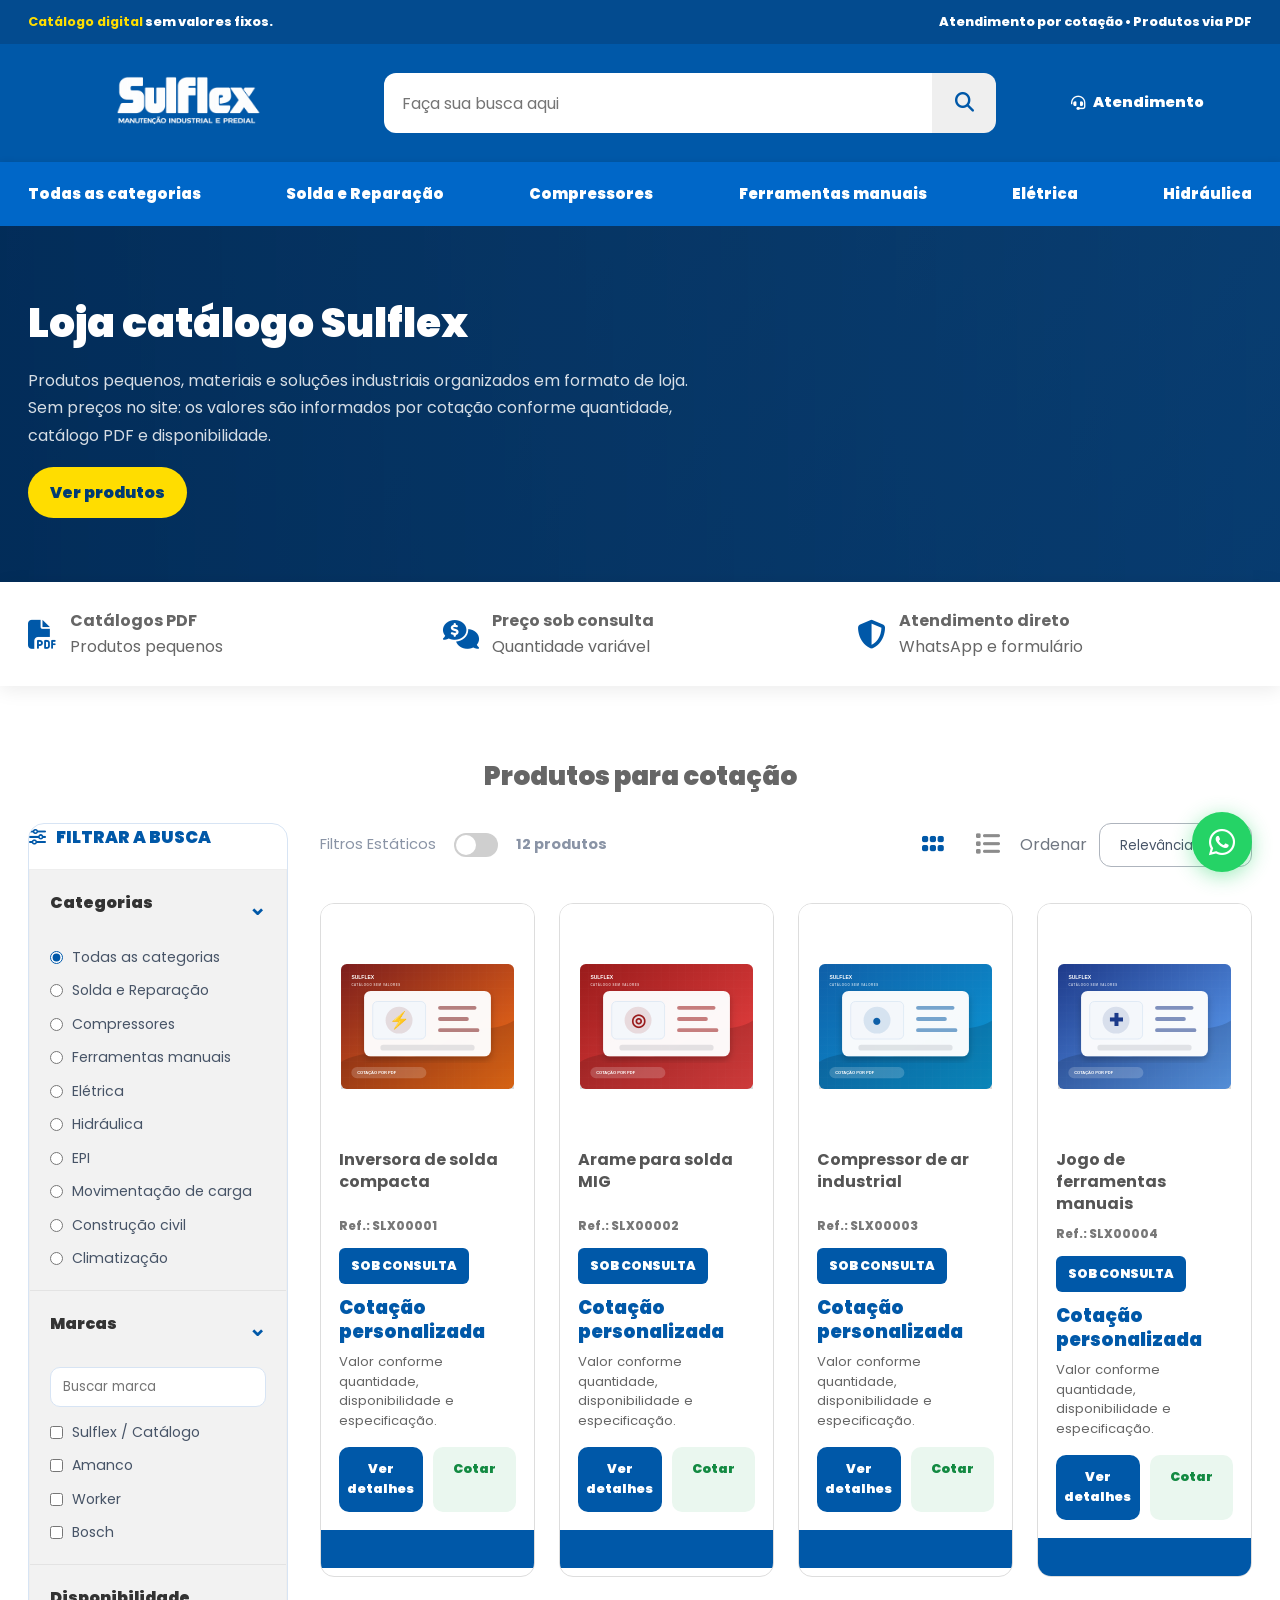
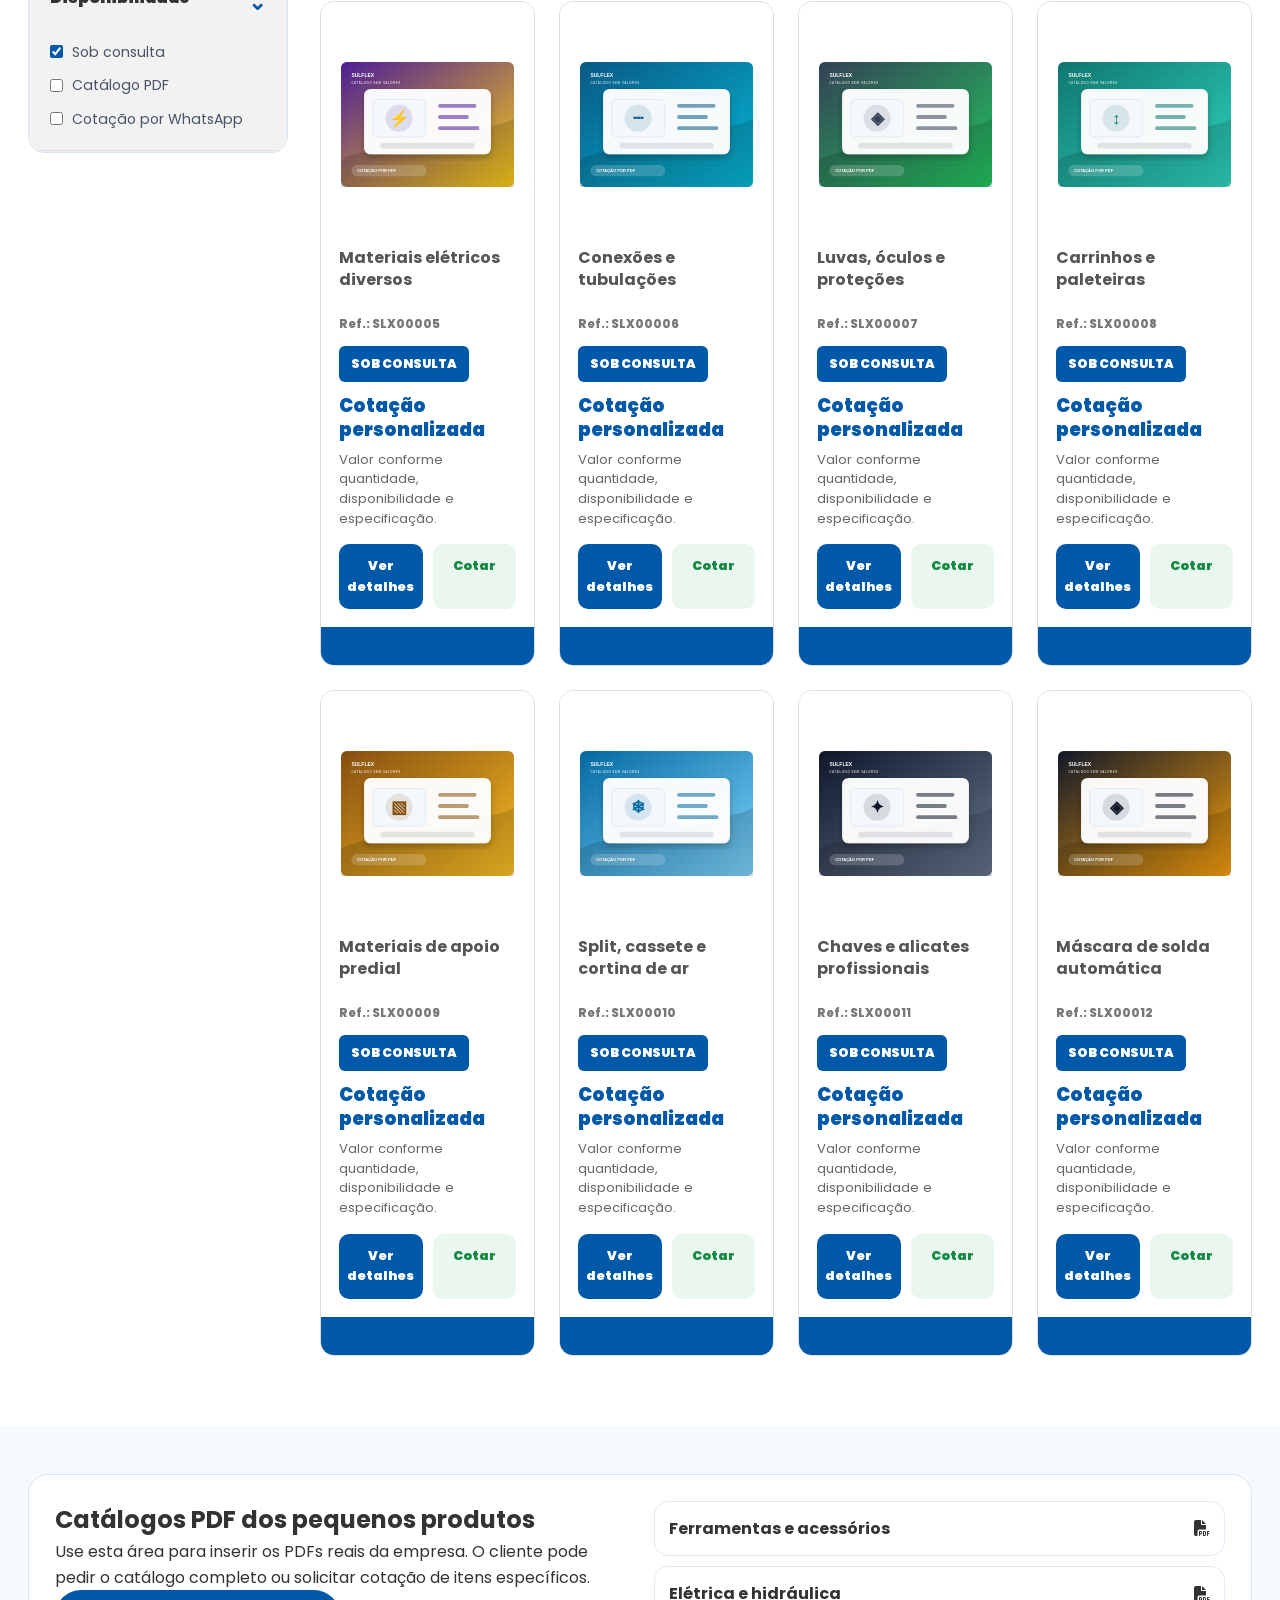
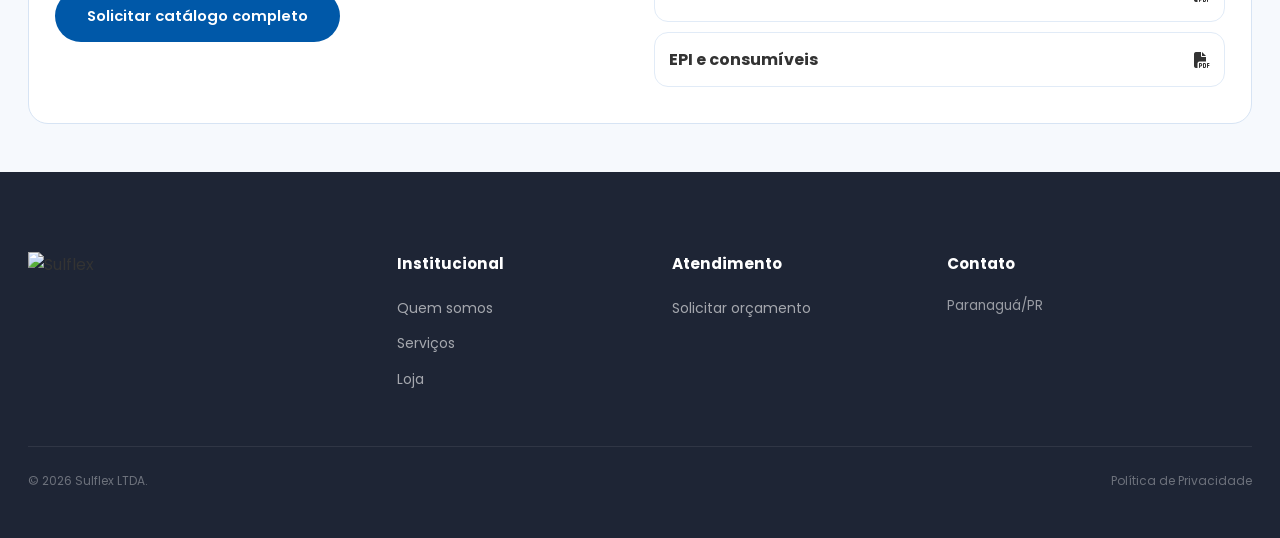
==== loja.html @ 661fed71 "feat: add product detail page with responsive design and enhanced layout" ====
<!DOCTYPE html><html lang="pt-BR"><head><meta charset="UTF-8"><meta name="viewport" content="width=device-width,initial-scale=1.0"><title>Loja catálogo - Sulflex</title><link rel="stylesheet" href="css/styles.css"><link rel="stylesheet" href="https://cdnjs.cloudflare.com/ajax/libs/font-awesome/6.5.1/css/all.min.css"><style>
:root{--blue:#0058a8;--blue2:#0067c8;--yellow:#ffdd00;--line:#d7e4f4;--soft:#f6f9fd;--text:#24324a}.container{max-width:1360px;width:100%;margin:0 auto;padding:0 24px}.fk-top{background:#034b8f;color:#fff}.fk-top .container{height:44px;display:flex;align-items:center;justify-content:space-between;font-size:.8rem;font-weight:800}.fk-top strong{color:var(--yellow)}.fk-header{background:var(--blue);color:#fff}.fk-header .container{height:98px;display:grid;grid-template-columns:260px 1fr 220px;gap:22px;align-items:center}.fk-logo{display:flex;align-items:center}.fk-logo img{width:240px;max-height:86px;object-fit:contain}.fk-search{height:56px;display:flex}.fk-search input{flex:1;border:0;border-radius:12px 0 0 12px;padding:0 18px;font-family:Poppins,sans-serif;font-size:1rem}.fk-search button{width:64px;border:0;border-radius:0 12px 12px 0;color:var(--blue);font-size:1.2rem}.header-contact{display:flex;align-items:center;justify-content:center;gap:8px;font-weight:900;color:#fff;font-size:.9rem}.fk-nav{background:var(--blue2);box-shadow:0 2px 8px rgba(0,0,0,.15)}.fk-nav .container{height:60px;display:flex;align-items:center;justify-content:space-between;gap:34px;overflow:auto}.fk-nav button,.fk-nav a{border:0;background:transparent;color:#fff;font-family:Poppins,sans-serif;font-weight:900;white-space:nowrap;cursor:pointer;font-size:.92rem}.hero{background:linear-gradient(90deg,rgba(0,45,92,.92),rgba(0,89,168,.55)),linear-gradient(135deg,#1f2937,#0f172a);color:#fff;padding:64px 0}.hero h1{font-size:2.55rem;margin:0 0 12px;font-weight:900}.hero p{max-width:680px;color:rgba(255,255,255,.84);line-height:1.7}.hero a{display:inline-flex;margin-top:18px;background:var(--yellow);color:#003b73;border-radius:999px;padding:13px 22px;font-weight:900}.benefits{background:#fff;box-shadow:0 4px 18px rgba(0,0,0,.08)}.benefits .container{display:grid;grid-template-columns:repeat(3,1fr);gap:20px;padding-top:26px;padding-bottom:26px}.benefit{display:flex;align-items:center;gap:13px;color:#666}.benefit i{font-size:1.8rem;color:var(--blue)}.benefit strong{display:block}.catalog{padding:34px 0 70px}.section-title{text-align:center;color:#666;font-size:1.62rem;margin:36px 0 26px;font-weight:900}.layout{display:grid;grid-template-columns:260px minmax(0,1fr);gap:28px;align-items:start}.side{width:260px;border:1px solid var(--line);border-radius:16px;background:#fff;height:max-content;position:sticky;top:20px;overflow:hidden}.filter-title{display:flex;align-items:center;gap:10px;color:var(--blue);font-weight:900;text-transform:uppercase;margin:0;padding:0 0 18px;font-size:1.05rem}.filter-block{background:#f2f2f2;border:1px solid #eee}.filter-section{border-bottom:1px solid #e3e3e3}.filter-section summary{list-style:none;cursor:pointer;padding:20px;font-weight:900;color:#333;display:flex;justify-content:space-between}.filter-section summary::-webkit-details-marker{display:none}.filter-section summary:after{content:'⌄';font-size:1.4rem;color:var(--blue)}.filter-options{padding:0 20px 20px;display:grid;gap:11px}.filter-options label{display:flex;align-items:center;gap:9px;color:#475467;font-size:.88rem;cursor:pointer}.filter-options input{accent-color:var(--blue)}.filter-search{padding:0 20px 14px}.filter-search input{width:100%;height:40px;border:1px solid #d7e4f4;border-radius:10px;padding:0 12px;font-family:Poppins,sans-serif;background:#fff}.filter-toolbar{display:flex;align-items:center;justify-content:space-between;gap:18px;margin:0 0 24px}.filter-left-status{display:flex;align-items:center;gap:18px;color:#8a94a6;font-size:.92rem}.static-switch{width:44px;height:24px;border-radius:999px;background:#cfcfcf;position:relative}.static-switch:before{content:'';width:20px;height:20px;background:#fff;border-radius:50%;position:absolute;left:2px;top:2px}.filter-actions{display:flex;align-items:center;gap:12px;color:#707782}.view-btn{width:42px;height:42px;border:0;background:transparent;border-radius:8px;color:#8c8c8c;font-size:1.55rem;cursor:pointer}.view-btn.active{color:var(--blue)}.sort-select{height:44px;border:1.5px solid #aeb4bd;border-radius:12px;padding:0 42px 0 16px;font-family:Poppins,sans-serif;color:#475467;background:#fff}.active-chips{display:flex;gap:8px;flex-wrap:wrap;margin:-8px 0 20px}.chip{background:#eaf3ff;color:var(--blue);border:1px solid #c8def5;border-radius:999px;padding:6px 10px;font-size:.75rem;font-weight:800;display:flex;gap:6px}.chip button{border:0;background:transparent;color:var(--blue);font-weight:900;cursor:pointer}.grid{display:grid;grid-template-columns:repeat(4,minmax(0,1fr));gap:18px}.grid.list-view{grid-template-columns:1fr!important}.grid.list-view .card{display:grid;grid-template-columns:240px 1fr}.grid.list-view .card-img{height:185px}.card{border:1px solid #ddd;border-radius:12px;background:#fff;overflow:hidden;transition:.25s}.card:hover{box-shadow:0 12px 28px rgba(0,0,0,.12);transform:translateY(-3px)}.card-img{height:205px;display:flex;align-items:center;justify-content:center;padding:16px;background:#fff}.card-img img{max-width:100%;max-height:100%;object-fit:contain}.card-body{padding:0 14px 16px}.card h3{font-size:.9rem;color:#555;line-height:1.35;min-height:50px;margin:0 0 10px}.ref{font-size:.68rem;color:#777;font-weight:800;margin-bottom:9px}.tag{display:inline-block;background:var(--blue);color:#fff;border-radius:6px;padding:7px 9px;font-size:.72rem;font-weight:900;margin-bottom:10px}.consult{color:var(--blue);font-size:1rem;font-weight:900;line-height:1.25;margin-bottom:4px}.note{font-size:.74rem;color:#666;line-height:1.45}.actions{display:grid;grid-template-columns:1fr 1fr;gap:8px;margin-top:14px}.actions a{border-radius:9px;padding:10px 6px;font-weight:900;font-size:.72rem;text-align:center}.details{background:var(--blue);color:#fff}.quote{background:#eaf7ef;color:#138a42}.bluebar{height:32px;background:var(--blue);margin:16px -14px -16px}.empty{display:none;text-align:center;padding:60px;color:#777}.empty.show{display:block}.pdfs{background:#f6f9fd;padding:48px 0}.pdfbox{display:grid;grid-template-columns:1fr 1fr;gap:28px;background:#fff;border:1px solid var(--line);border-radius:20px;padding:26px}.pdfitem{display:flex;align-items:center;justify-content:space-between;border:1px solid #e1ebf7;border-radius:14px;padding:14px;margin-bottom:10px}.footer-logo-img{max-width:260px;height:auto}.whatsapp-float{z-index:60}@media(max-width:1199px){.grid{grid-template-columns:repeat(3,minmax(0,1fr))}.layout{grid-template-columns:245px minmax(0,1fr)}.side{width:245px}.fk-header .container{grid-template-columns:230px 1fr 180px}}@media(max-width:900px){.container{padding:0 18px}.fk-header .container,.layout,.pdfbox,.benefits .container{grid-template-columns:1fr}.fk-header .container{height:auto;padding-top:18px;padding-bottom:18px}.side{width:100%;position:static}.grid{grid-template-columns:repeat(2,minmax(0,1fr))}.fk-nav .container{justify-content:flex-start}.header-contact{justify-content:flex-start}}@media(max-width:620px){.grid{grid-template-columns:1fr}.hero{padding:44px 0}.hero h1{font-size:1.9rem}.filter-toolbar{flex-direction:column;align-items:flex-start}.filter-actions{width:100%;justify-content:space-between}}

/* ===== ajuste solicitado: logo maior e cards maiores ===== */
@media(min-width:1200px){
  .container{max-width:1480px!important;padding-left:28px!important;padding-right:28px!important}
  .fk-header .container{height:118px!important;grid-template-columns:330px 1fr 230px!important;gap:26px!important}
  .fk-logo img{width:315px!important;max-height:108px!important;object-fit:contain!important}
  .fk-search{height:60px!important}
  .fk-nav .container{height:64px!important}
  .layout{grid-template-columns:260px minmax(0,1fr)!important;gap:32px!important}
  .grid{grid-template-columns:repeat(4,minmax(0,1fr))!important;gap:24px!important}
  .card{border-radius:14px!important}
  .card-img{height:245px!important;padding:20px!important}
  .card-body{padding:0 18px 18px!important}
  .card h3{font-size:1rem!important;line-height:1.38!important;min-height:58px!important}
  .ref{font-size:.74rem!important;margin-bottom:12px!important}
  .tag{font-size:.78rem!important;padding:8px 12px!important;margin-bottom:12px!important}
  .consult{font-size:1.15rem!important;line-height:1.3!important;margin-bottom:8px!important}
  .note{font-size:.82rem!important;line-height:1.5!important}
  .actions{gap:10px!important;margin-top:16px!important}
  .actions a{font-size:.8rem!important;padding:12px 8px!important;border-radius:10px!important}
  .bluebar{height:38px!important;margin:18px -18px -18px!important}
}
@media(min-width:1500px){
  .container{max-width:1540px!important}
  .fk-logo img{width:340px!important;max-height:112px!important}
  .card-img{height:260px!important}
  .grid{gap:26px!important}
}
@media(max-width:1199px) and (min-width:901px){
  .fk-logo img{width:260px!important;max-height:92px!important}
  .card-img{height:225px!important}
  .card h3{font-size:.96rem!important}
}
</style></head><body><div class="fk-top"><div class="container"><div><strong>Catálogo digital</strong> sem valores fixos.</div><div>Atendimento por cotação • Produtos via PDF</div></div></div><header class="fk-header"><div class="container"><a class="fk-logo" href="index.html"><img src="img/logo-sulflex.png" alt="Sulflex"></a><div class="fk-search"><input id="search" placeholder="Faça sua busca aqui"><button id="searchBtn"><i class="fa-solid fa-magnifying-glass"></i></button></div><a class="header-contact" href="contato.html"><i class="fa-solid fa-headset"></i> Atendimento</a></div></header><nav class="fk-nav"><div class="container"><button data-filter="todos">Todas as categorias</button><button data-filter="solda">Solda e Reparação</button><button data-filter="compressores">Compressores</button><button data-filter="ferramentas">Ferramentas manuais</button><button data-filter="eletrica">Elétrica</button><button data-filter="hidraulica">Hidráulica</button></div></nav><section class="hero"><div class="container"><h1>Loja catálogo Sulflex</h1><p>Produtos pequenos, materiais e soluções industriais organizados em formato de loja. Sem preços no site: os valores são informados por cotação conforme quantidade, catálogo PDF e disponibilidade.</p><a href="#produtos">Ver produtos</a></div></section><section class="benefits"><div class="container"><div class="benefit"><i class="fa-solid fa-file-pdf"></i><div><strong>Catálogos PDF</strong><span>Produtos pequenos</span></div></div><div class="benefit"><i class="fa-solid fa-comments-dollar"></i><div><strong>Preço sob consulta</strong><span>Quantidade variável</span></div></div><div class="benefit"><i class="fa-solid fa-shield-halved"></i><div><strong>Atendimento direto</strong><span>WhatsApp e formulário</span></div></div></div></section><main><section class="catalog" id="produtos"><div class="container"><h2 class="section-title">Produtos para cotação</h2><div class="layout"><aside class="side"><div class="filter-title"><i class="fa-solid fa-sliders"></i> Filtrar a busca</div><div class="filter-block"><details class="filter-section" open><summary>Categorias</summary><div class="filter-options"><label><input type="radio" name="catFilter" value="todos" checked> Todas as categorias</label><label><input type="radio" name="catFilter" value="solda" > Solda e Reparação</label><label><input type="radio" name="catFilter" value="compressores" > Compressores</label><label><input type="radio" name="catFilter" value="ferramentas" > Ferramentas manuais</label><label><input type="radio" name="catFilter" value="eletrica" > Elétrica</label><label><input type="radio" name="catFilter" value="hidraulica" > Hidráulica</label><label><input type="radio" name="catFilter" value="epi" > EPI</label><label><input type="radio" name="catFilter" value="movimentacao" > Movimentação de carga</label><label><input type="radio" name="catFilter" value="construcao" > Construção civil</label><label><input type="radio" name="catFilter" value="climatizacao" > Climatização</label></div></details><details class="filter-section" open><summary>Marcas</summary><div class="filter-search"><input id="brandSearch" placeholder="Buscar marca"></div><div class="filter-options"><label><input type="checkbox" name="brandFilter" value="sulflex"> Sulflex / Catálogo</label><label><input type="checkbox" name="brandFilter" value="amanco"> Amanco</label><label><input type="checkbox" name="brandFilter" value="worker"> Worker</label><label><input type="checkbox" name="brandFilter" value="bosch"> Bosch</label></div></details><details class="filter-section" open><summary>Disponibilidade</summary><div class="filter-options"><label><input type="checkbox" name="statusFilter" value="consulta" checked> Sob consulta</label><label><input type="checkbox" name="statusFilter" value="pdf"> Catálogo PDF</label><label><input type="checkbox" name="statusFilter" value="whatsapp"> Cotação por WhatsApp</label></div></details></div></aside><div><div class="filter-toolbar"><div class="filter-left-status"><span>Filtros Estáticos</span><span class="static-switch"></span><strong id="resultCount">0 produtos</strong></div><div class="filter-actions"><button class="view-btn active" id="gridView"><i class="fa-solid fa-grip"></i></button><button class="view-btn" id="listView"><i class="fa-solid fa-list"></i></button><label>Ordenar</label><select class="sort-select" id="sortSelect"><option value="relevancia">Relevância</option><option value="az">Nome A-Z</option><option value="za">Nome Z-A</option><option value="categoria">Categoria</option></select></div></div><div class="active-chips" id="activeChips"></div><div class="grid" id="grid"><article class="card" data-cat="solda" data-search="solda e reparação inversora de solda compacta equipamento para pequenos reparos, manutenção e uso profissional leve. solda reparação catálogo pdf" data-brand="sulflex" data-status="consulta pdf whatsapp" data-type="industrial predial pequenos"><div class="card-img"><img src="img/loja/solda-inversora.svg" alt="Inversora de solda compacta"></div><div class="card-body"><h3>Inversora de solda compacta</h3><div class="ref">Ref.: SLX00001</div><span class="tag">SOB CONSULTA</span><div class="consult">Cotação personalizada</div><div class="note">Valor conforme quantidade, disponibilidade e especificação.</div><div class="actions"><a class="details" href="produto.html?id=inversora-de-solda-compacta">Ver detalhes</a><a class="quote" href="https://wa.me/5541992054369" target="_blank">Cotar</a></div><div class="bluebar"></div></div></article><article class="card" data-cat="solda" data-search="solda e reparação arame para solda mig consumível para processos de soldagem conforme bitola e aplicação. consumível quantidade variável cotação" data-brand="sulflex" data-status="consulta pdf whatsapp" data-type="industrial predial pequenos"><div class="card-img"><img src="img/loja/arame-solda.svg" alt="Arame para solda MIG"></div><div class="card-body"><h3>Arame para solda MIG</h3><div class="ref">Ref.: SLX00002</div><span class="tag">SOB CONSULTA</span><div class="consult">Cotação personalizada</div><div class="note">Valor conforme quantidade, disponibilidade e especificação.</div><div class="actions"><a class="details" href="produto.html?id=arame-para-solda-mig">Ver detalhes</a><a class="quote" href="https://wa.me/5541992054369" target="_blank">Cotar</a></div><div class="bluebar"></div></div></article><article class="card" data-cat="compressores" data-search="compressores compressor de ar industrial linha de compressores para oficina, manutenção e apoio operacional. pneumático oficina demanda" data-brand="sulflex" data-status="consulta pdf whatsapp" data-type="industrial predial pequenos"><div class="card-img"><img src="img/loja/compressor-industrial.svg" alt="Compressor de ar industrial"></div><div class="card-body"><h3>Compressor de ar industrial</h3><div class="ref">Ref.: SLX00003</div><span class="tag">SOB CONSULTA</span><div class="consult">Cotação personalizada</div><div class="note">Valor conforme quantidade, disponibilidade e especificação.</div><div class="actions"><a class="details" href="produto.html?id=compressor-de-ar-industrial">Ver detalhes</a><a class="quote" href="https://wa.me/5541992054369" target="_blank">Cotar</a></div><div class="bluebar"></div></div></article><article class="card" data-cat="ferramentas" data-search="ferramentas manuais jogo de ferramentas manuais ferramentas para manutenção predial, ajustes e montagem. manual manutenção kit" data-brand="sulflex" data-status="consulta pdf whatsapp" data-type="industrial predial pequenos"><div class="card-img"><img src="img/loja/ferramentas-kit.svg" alt="Jogo de ferramentas manuais"></div><div class="card-body"><h3>Jogo de ferramentas manuais</h3><div class="ref">Ref.: SLX00004</div><span class="tag">SOB CONSULTA</span><div class="consult">Cotação personalizada</div><div class="note">Valor conforme quantidade, disponibilidade e especificação.</div><div class="actions"><a class="details" href="produto.html?id=jogo-de-ferramentas-manuais">Ver detalhes</a><a class="quote" href="https://wa.me/5541992054369" target="_blank">Cotar</a></div><div class="bluebar"></div></div></article><article class="card" data-cat="eletrica" data-search="elétrica materiais elétricos diversos tomadas, conectores, cabos, disjuntores e itens conforme necessidade. elétrica pequenos itens cotação" data-brand="sulflex" data-status="consulta pdf whatsapp" data-type="industrial predial pequenos"><div class="card-img"><img src="img/loja/materiais-eletricos.svg" alt="Materiais elétricos diversos"></div><div class="card-body"><h3>Materiais elétricos diversos</h3><div class="ref">Ref.: SLX00005</div><span class="tag">SOB CONSULTA</span><div class="consult">Cotação personalizada</div><div class="note">Valor conforme quantidade, disponibilidade e especificação.</div><div class="actions"><a class="details" href="produto.html?id=materiais-eletricos-diversos">Ver detalhes</a><a class="quote" href="https://wa.me/5541992054369" target="_blank">Cotar</a></div><div class="bluebar"></div></div></article><article class="card" data-cat="hidraulica" data-search="hidráulica conexões e tubulações itens hidráulicos pequenos para reparos, manutenção e instalação. conexões tubos reparo" data-brand="sulflex" data-status="consulta pdf whatsapp" data-type="industrial predial pequenos"><div class="card-img"><img src="img/loja/conexoes-hidraulicas.svg" alt="Conexões e tubulações"></div><div class="card-body"><h3>Conexões e tubulações</h3><div class="ref">Ref.: SLX00006</div><span class="tag">SOB CONSULTA</span><div class="consult">Cotação personalizada</div><div class="note">Valor conforme quantidade, disponibilidade e especificação.</div><div class="actions"><a class="details" href="produto.html?id=conexoes-e-tubulacoes">Ver detalhes</a><a class="quote" href="https://wa.me/5541992054369" target="_blank">Cotar</a></div><div class="bluebar"></div></div></article><article class="card" data-cat="epi" data-search="epi luvas, óculos e proteções produtos de segurança para operação, manutenção e serviços gerais. segurança epi catálogo" data-brand="sulflex" data-status="consulta pdf whatsapp" data-type="industrial predial pequenos"><div class="card-img"><img src="img/loja/epi-kit.svg" alt="Luvas, óculos e proteções"></div><div class="card-body"><h3>Luvas, óculos e proteções</h3><div class="ref">Ref.: SLX00007</div><span class="tag">SOB CONSULTA</span><div class="consult">Cotação personalizada</div><div class="note">Valor conforme quantidade, disponibilidade e especificação.</div><div class="actions"><a class="details" href="produto.html?id=luvas-oculos-e-protecoes">Ver detalhes</a><a class="quote" href="https://wa.me/5541992054369" target="_blank">Cotar</a></div><div class="bluebar"></div></div></article><article class="card" data-cat="movimentacao" data-search="movimentação carrinhos e paleteiras itens para movimentação e apoio em pequenas cargas. carga operação sob consulta" data-brand="sulflex" data-status="consulta pdf whatsapp" data-type="industrial predial pequenos"><div class="card-img"><img src="img/loja/paleteira.svg" alt="Carrinhos e paleteiras"></div><div class="card-body"><h3>Carrinhos e paleteiras</h3><div class="ref">Ref.: SLX00008</div><span class="tag">SOB CONSULTA</span><div class="consult">Cotação personalizada</div><div class="note">Valor conforme quantidade, disponibilidade e especificação.</div><div class="actions"><a class="details" href="produto.html?id=carrinhos-e-paleteiras">Ver detalhes</a><a class="quote" href="https://wa.me/5541992054369" target="_blank">Cotar</a></div><div class="bluebar"></div></div></article><article class="card" data-cat="construcao" data-search="construção civil materiais de apoio predial produtos para reparos, reformas e manutenção predial. predial reforma manutenção" data-brand="sulflex" data-status="consulta pdf whatsapp" data-type="industrial predial pequenos"><div class="card-img"><img src="img/loja/apoio-predial.svg" alt="Materiais de apoio predial"></div><div class="card-body"><h3>Materiais de apoio predial</h3><div class="ref">Ref.: SLX00009</div><span class="tag">SOB CONSULTA</span><div class="consult">Cotação personalizada</div><div class="note">Valor conforme quantidade, disponibilidade e especificação.</div><div class="actions"><a class="details" href="produto.html?id=materiais-de-apoio-predial">Ver detalhes</a><a class="quote" href="https://wa.me/5541992054369" target="_blank">Cotar</a></div><div class="bluebar"></div></div></article><article class="card" data-cat="climatizacao" data-search="climatização split, cassete e cortina de ar linha de climatização para ambientes internos e áreas comerciais. btu sob demanda instalação projeto" data-brand="sulflex" data-status="consulta pdf whatsapp" data-type="industrial predial pequenos"><div class="card-img"><img src="img/loja/climatizacao.svg" alt="Split, cassete e cortina de ar"></div><div class="card-body"><h3>Split, cassete e cortina de ar</h3><div class="ref">Ref.: SLX00010</div><span class="tag">SOB CONSULTA</span><div class="consult">Cotação personalizada</div><div class="note">Valor conforme quantidade, disponibilidade e especificação.</div><div class="actions"><a class="details" href="produto.html?id=split-cassete-e-cortina-de-ar">Ver detalhes</a><a class="quote" href="https://wa.me/5541992054369" target="_blank">Cotar</a></div><div class="bluebar"></div></div></article><article class="card" data-cat="ferramentas" data-search="ferramentas manuais chaves e alicates profissionais itens pequenos de catálogo pdf para uso diário em manutenção. pequenos produtos pdf oficina" data-brand="sulflex" data-status="consulta pdf whatsapp" data-type="industrial predial pequenos"><div class="card-img"><img src="img/loja/chaves-alicates.svg" alt="Chaves e alicates profissionais"></div><div class="card-body"><h3>Chaves e alicates profissionais</h3><div class="ref">Ref.: SLX00011</div><span class="tag">SOB CONSULTA</span><div class="consult">Cotação personalizada</div><div class="note">Valor conforme quantidade, disponibilidade e especificação.</div><div class="actions"><a class="details" href="produto.html?id=chaves-e-alicates-profissionais">Ver detalhes</a><a class="quote" href="https://wa.me/5541992054369" target="_blank">Cotar</a></div><div class="bluebar"></div></div></article><article class="card" data-cat="solda" data-search="solda e reparação máscara de solda automática proteção visual para serviços de solda e reparação. epi solda profissional" data-brand="sulflex" data-status="consulta pdf whatsapp" data-type="industrial predial pequenos"><div class="card-img"><img src="img/loja/mascara-solda.svg" alt="Máscara de solda automática"></div><div class="card-body"><h3>Máscara de solda automática</h3><div class="ref">Ref.: SLX00012</div><span class="tag">SOB CONSULTA</span><div class="consult">Cotação personalizada</div><div class="note">Valor conforme quantidade, disponibilidade e especificação.</div><div class="actions"><a class="details" href="produto.html?id=mascara-de-solda-automatica">Ver detalhes</a><a class="quote" href="https://wa.me/5541992054369" target="_blank">Cotar</a></div><div class="bluebar"></div></div></article></div><div id="empty" class="empty">Nenhum produto encontrado.</div></div></div></div></section><section class="pdfs"><div class="container"><div class="pdfbox"><div><h2>Catálogos PDF dos pequenos produtos</h2><p>Use esta área para inserir os PDFs reais da empresa. O cliente pode pedir o catálogo completo ou solicitar cotação de itens específicos.</p><a class="btn btn-blue" href="contato.html">Solicitar catálogo completo</a></div><div><div class="pdfitem"><strong>Ferramentas e acessórios</strong><i class="fa-solid fa-file-pdf"></i></div><div class="pdfitem"><strong>Elétrica e hidráulica</strong><i class="fa-solid fa-file-pdf"></i></div><div class="pdfitem"><strong>EPI e consumíveis</strong><i class="fa-solid fa-file-pdf"></i></div></div></div></div></section></main><footer class="footer"><div class="container"><div class="footer-grid"><div class="footer-brand"><img src="img/logobrancasulflex.png" alt="Sulflex" class="footer-logo-img"></div><div class="footer-col"><h4>Institucional</h4><ul><li><a href="quem-somos.html">Quem somos</a></li><li><a href="servicos.html">Serviços</a></li><li><a href="loja.html">Loja</a></li></ul></div><div class="footer-col"><h4>Atendimento</h4><ul><li><a href="contato.html">Solicitar orçamento</a></li></ul></div><div class="footer-col"><h4>Contato</h4><p style="color:rgba(255,255,255,.55);font-size:.85rem">Paranaguá/PR</p></div></div><div class="footer-bottom"><p>© 2026 Sulflex LTDA.</p><a href="#">Política de Privacidade</a></div></div></footer><script src="js/main.js"></script><script>(function(){var cards=[].slice.call(document.querySelectorAll('.card')),filters=[].slice.call(document.querySelectorAll('[data-filter]')),search=document.getElementById('search'),empty=document.getElementById('empty'),active='todos',grid=document.getElementById('grid'),count=document.getElementById('resultCount'),chips=document.getElementById('activeChips'),sort=document.getElementById('sortSelect');function checked(n){return [].slice.call(document.querySelectorAll('input[name="'+n+'"]:checked')).map(i=>i.value)}function currentCat(){var r=document.querySelector('input[name="catFilter"]:checked');return r?r.value:active}function chip(label,clear){var s=document.createElement('span');s.className='chip';s.innerHTML=label+' <button type="button">×</button>';s.querySelector('button').onclick=clear;chips.appendChild(s)}function renderChips(){chips.innerHTML='';var cat=currentCat();if(cat&&cat!=='todos')chip('Categoria: '+cat,function(){document.querySelector('input[name="catFilter"][value="todos"]').checked=true;run()});checked('brandFilter').forEach(v=>chip('Marca: '+v,function(){document.querySelector('input[name="brandFilter"][value="'+v+'"]').checked=false;run()}));var q=(search.value||'').trim();if(q)chip('Busca: '+q,function(){search.value='';run()})}function sortCards(list){var mode=sort.value;if(mode==='az')list.sort((a,b)=>a.querySelector('h3').textContent.localeCompare(b.querySelector('h3').textContent));if(mode==='za')list.sort((a,b)=>b.querySelector('h3').textContent.localeCompare(a.querySelector('h3').textContent));if(mode==='categoria')list.sort((a,b)=>(a.dataset.cat||'').localeCompare(b.dataset.cat||''));list.forEach(c=>grid.appendChild(c))}function run(){var q=(search.value||'').toLowerCase().trim(),cat=currentCat(),brands=checked('brandFilter'),status=checked('statusFilter'),visible=[];cards.forEach(function(c){var okCat=cat==='todos'||c.dataset.cat===cat,okSearch=!q||c.dataset.search.indexOf(q)>=0||c.textContent.toLowerCase().indexOf(q)>=0,okBrand=!brands.length||brands.some(b=>c.dataset.brand.includes(b)||c.textContent.toLowerCase().includes(b)),okStatus=!status.length||status.some(s=>c.dataset.status.includes(s)||c.textContent.toLowerCase().includes(s));if(okCat&&okSearch&&okBrand&&okStatus){c.style.display='block';visible.push(c)}else c.style.display='none';});sortCards(visible);count.textContent=visible.length+' produto'+(visible.length!==1?'s':'');empty.classList.toggle('show',visible.length===0);renderChips()}filters.forEach(b=>b.onclick=function(){filters.forEach(x=>x.classList.remove('active'));b.classList.add('active');active=b.dataset.filter;var r=document.querySelector('input[name="catFilter"][value="'+active+'"]');if(r)r.checked=true;run();document.getElementById('produtos').scrollIntoView({behavior:'smooth'})});document.querySelectorAll('input[name="catFilter"],input[name="brandFilter"],input[name="statusFilter"]').forEach(i=>i.addEventListener('change',run));document.getElementById('searchBtn').onclick=run;search.addEventListener('input',run);sort.addEventListener('change',run);gridView.onclick=function(){grid.classList.remove('list-view');gridView.classList.add('active');listView.classList.remove('active')};listView.onclick=function(){grid.classList.add('list-view');listView.classList.add('active');gridView.classList.remove('active')};brandSearch.addEventListener('input',function(){var q=brandSearch.value.toLowerCase();document.querySelectorAll('input[name="brandFilter"]').forEach(i=>i.closest('label').style.display=i.value.includes(q)||i.closest('label').textContent.toLowerCase().includes(q)?'flex':'none')});document.querySelectorAll('.quote').forEach(a=>a.onclick=function(e){var c=a.closest('.card');if(c){e.preventDefault();window.open('https://wa.me/5541992054369?text='+encodeURIComponent('Olá, gostaria de cotar: '+c.querySelector('h3').textContent.trim()),'_blank')}});run();})();</script><a href="https://wa.me/5541992054369" class="whatsapp-float" target="_blank" rel="noopener"><i class="fa-brands fa-whatsapp"></i><span class="wa-tooltip">Fale pelo WhatsApp</span></a></body></html>
---- css/styles.css ----
@import url('https://fonts.googleapis.com/css2?family=Poppins:wght@300;400;500;600;700;800;900&display=swap');

:root {
  --blue: #1B5CA8;
  --blue-dark: #134080;
  --blue-light: #2470CC;
  --blue-accent: #0A2D5C;
  --charcoal: #1E2535;
  --charcoal-light: #2A3347;
  --dark: #0D1520;
  --white: #FFF;
  --off-white: #F5F5F5;
  --light-gray: #E8EEF7;
  --border-gray: #C8D8EE;
  --text-dark: #1A2340;
  --text-gray: #5A6A85;
  --text-light: #8A9AB5;
  --shadow: 0 2px 12px rgba(27, 92, 168, .10);
  --shadow-lg: 0 8px 30px rgba(27, 92, 168, .16);
  --transition: all .3s ease;
  --radius: 12px;

  --radius-sm: 8px;
  --radius-img: 12px;
  /* arredondamento nas fotos */
}

*,
*::before,
*::after {
  margin: 0;
  padding: 0;
  box-sizing: border-box
}

html {
  scroll-behavior: smooth
}

body {
  font-family: 'Poppins', sans-serif;
  color: #333;
  background: var(--white);
  line-height: 1.6;
  overflow-x: hidden
}

a {
  text-decoration: none;
  color: inherit;
  transition: var(--transition)
}

ul {
  list-style: none
}

img {
  max-width: 100%;
  display: block
}


.container {
  max-width: 1200px;
  margin: 0 auto;
  padding: 0 40px
}


.navbar {
  position: fixed;
  top: 0;
  left: 0;
  width: 100%;
  z-index: 1000;
  background: #fff;
  transition: var(--transition);
  border-bottom: 1px solid transparent;
}

.navbar.scrolled {
  box-shadow: 0 2px 15px rgba(0, 0, 0, .08);
  border-bottom-color: #eee
}

.navbar .container {
  display: flex;
  align-items: center;
  justify-content: space-between;
  height: 110px;
  max-width: 100%;
  margin: 0;
  padding: 0 40px 0 24px;
}

/* ─── LOGO ─── logo grande e destacada no canto esquerdo */
.logo {
  display: flex;
  align-items: center;
  flex-shrink: 0;
}

.logo-img {
  width: 260px;
  height: auto;
  object-fit: contain;
  display: block;
  mix-blend-mode: multiply;
}

/* ─── NAV LINKS ─── Zortéa: fonte 15px, peso 400, espaçamento normal */
.nav-right {
  display: flex;
  align-items: center
}

.nav-links {
  display: flex;
  align-items: center;
  gap: 0
}

.nav-links>li {
  position: relative
}

.nav-links>li>a {
  color: #333;
  font-size: 17px;
  font-weight: 400;
  padding: 0 18px;
  height: 110px;
  display: flex;
  align-items: center;
  gap: 6px;
  transition: color .25s;
}

.nav-links>li>a:hover {
  color: var(--blue)
}

.nav-links>li>a .arrow {
  font-size: .5rem;
  transition: .25s
}

.nav-links>li:hover>a .arrow {
  transform: rotate(180deg)
}

/* FLAGS */
.lang-flags {
  display: flex;
  gap: 8px;
  margin-left: 20px;
  font-size: .85rem;
  font-weight: 600;
  color: #555
}

.lang-flags a {
  opacity: .6;
  transition: .2s
}

.lang-flags a:hover {
  opacity: 1
}

/* DROPDOWN */
.dropdown {
  position: absolute;
  top: 100%;
  left: 0;
  background: var(--white);
  min-width: 210px;
  box-shadow: 0 8px 24px rgba(0, 0, 0, .12);
  opacity: 0;
  visibility: hidden;
  transform: translateY(8px);
  transition: var(--transition);
  padding: 8px 0;
  border-radius: 0 0 8px 8px;
  border-top: 3px solid var(--blue);
}

.nav-links>li:hover .dropdown {
  opacity: 1;
  visibility: visible;
  transform: translateY(0)
}

.dropdown li a {
  display: block;
  padding: 11px 22px;
  font-size: .875rem;
  color: #333
}

.dropdown li a:hover {
  background: #f7f7f7;
  color: var(--blue)
}

/* HAMBURGER */
.hamburger {
  display: none;
  flex-direction: column;
  gap: 5px;
  cursor: pointer;
  padding: 5px;
  z-index: 1001
}

.hamburger span {
  width: 26px;
  height: 2.5px;
  background: #333;
  border-radius: 2px;
  transition: var(--transition)
}

.hamburger.active span:nth-child(1) {
  transform: rotate(45deg) translate(5px, 6px)
}

.hamburger.active span:nth-child(2) {
  opacity: 0
}

.hamburger.active span:nth-child(3) {
  transform: rotate(-45deg) translate(5px, -6px)
}

/* ─── BUTTONS ─── Zortéa: pill shape, padding 14px 32px, font 15px */
.btn {
  display: inline-flex;
  align-items: center;
  justify-content: center;
  gap: 8px;
  padding: 14px 32px;
  /* Zortéa: 14px vertical, 32px horizontal */
  border-radius: 50px;
  /* pill completo */
  font-weight: 600;
  font-size: .925rem;
  /* ~15px */
  cursor: pointer;
  transition: var(--transition);
  border: none;
  font-family: 'Poppins', sans-serif;
}

.btn-red,
.btn-blue {
  background: var(--blue);
  color: #fff
}

.btn-red:hover,
.btn-blue:hover {
  background: var(--blue-dark);
  transform: translateY(-2px);
  box-shadow: 0 6px 20px rgba(27, 92, 168, .3)
}

.btn-outline-white {
  background: rgba(255, 255, 255, .15);
  border: 2px solid #fff;
  color: #fff;
}

.btn-outline-white:hover {
  background: #fff;
  color: var(--blue)
}

.btn-outline-dark {
  background: transparent;
  border: 2px solid var(--text-dark);
  color: var(--text-dark)
}

.btn-outline-dark:hover {
  background: var(--text-dark);
  color: #fff
}

/* Zortéa: botão hero = fundo branco, texto azul/vermelho, pill */
.btn-white-pill {
  background: rgba(255, 255, 255, .95);
  color: var(--blue);
  border: none;
  font-weight: 600;
  padding: 14px 36px;
  border-radius: 50px;
}

.btn-white-pill:hover {
  background: #fff;
  transform: translateY(-2px);
  box-shadow: 0 6px 20px rgba(0, 0, 0, .15)
}

/* ─── HERO SLIDER ─── Zortéa: 100vh (tela cheia), sem barra de topo visível */
.hero-slider {
  position: relative;
  width: 100%;
  height: 100vh;
  /* Zortéa: slider ocupa tela cheia */
  min-height: 560px;
  overflow: hidden;
  margin-top: 110px;
  /* compensa navbar de 90px */
}

.slide {
  position: absolute;
  inset: 0;
  opacity: 0;
  transition: opacity .8s ease;
  display: flex;
  align-items: center;
  justify-content: center;
  text-align: center
}

.slide.active {
  opacity: 1;
  z-index: 1
}

.slide-bg {
  position: absolute;
  inset: 0;
  background-size: cover;
  background-position: center
}

.slide-bg::after {
  content: '';
  position: absolute;
  inset: 0;
  background: rgba(10, 45, 92, .50)
}

.slide-content {
  position: relative;
  z-index: 2;
  color: #fff;
  max-width: 750px;
  padding: 0 24px
}

/* Zortéa: título do hero em 2.4rem ~38px, peso 400/700 misto */
.slide-content h2 {
  font-size: 2.4rem;
  font-weight: 400;
  margin-bottom: 36px;
  line-height: 1.35;
  text-shadow: 0 2px 12px rgba(0, 0, 0, .25);
}

.slide-content h2 strong {
  font-weight: 700
}

/* Zortéa: setas laterais simples, circulares pequenas ~44px, semitransparentes */
.slider-arrow {
  position: absolute;
  top: 50%;
  z-index: 10;
  transform: translateY(-50%);
  width: 44px;
  height: 44px;
  background: rgba(255, 255, 255, .2);
  border: 2px solid rgba(255, 255, 255, .5);
  color: #fff;
  font-size: 1.2rem;
  cursor: pointer;
  transition: var(--transition);
  border-radius: 50%;
  display: flex;
  align-items: center;
  justify-content: center;
}

.slider-arrow:hover {
  background: rgba(255, 255, 255, .35)
}

.slider-arrow.prev {
  left: 24px
}

.slider-arrow.next {
  right: 24px
}

/* Zortéa: dots na base, pequenos ~8px */
.slider-dots {
  position: absolute;
  bottom: 28px;
  left: 50%;
  transform: translateX(-50%);
  z-index: 10;
  display: flex;
  gap: 8px
}

.slider-dots .dot {
  width: 8px;
  height: 8px;
  border-radius: 50%;
  background: rgba(255, 255, 255, .45);
  cursor: pointer;
  transition: var(--transition);
  border: none;
}

.slider-dots .dot.active {
  background: #fff;
  width: 24px;
  border-radius: 4px
}

/* Zortéa: dot ativo estica */

/* ─── STATS / NÚMEROS ─── Zortéa: padding 80px, centralizado, cards com borda leve */
.stats-section {
  padding: 80px 0;
  text-align: center;
  background: #fff
}

.stats-section .section-title {
  color: var(--blue);
  font-size: 1.5rem;
  font-weight: 700;
  font-style: italic;
  margin-bottom: 52px
}

/* Zortéa: 3 cards lado a lado, gap 24px, max-width ~900px */
.stats-grid {
  display: grid;
  grid-template-columns: repeat(3, 1fr);
  gap: 24px;
  max-width: 900px;
  margin: 0 auto
}

.stat-card {
  border: 1.5px solid #E0E0E0;
  border-radius: 12px;
  padding: 48px 28px 36px;
  /* Zortéa: padding generoso */
  text-align: center;
  transition: var(--transition);
  background: #fff;
}

.stat-card:hover {
  border-color: var(--blue);
  box-shadow: 0 6px 24px rgba(27, 92, 168, .12)
}

.stat-card .stat-icon {
  font-size: 2.6rem;
  margin-bottom: 16px
}

.stat-card h3 {
  font-size: 2.8rem;
  font-weight: 800;
  color: var(--blue);
  line-height: 1
}

/* Zortéa: número grande */
.stat-card p {
  font-size: .875rem;
  color: #777;
  margin-top: 8px
}

/* ─── CTA CAREERS (Vem ser Sulflex) ─── Zortéa: fundo #F5F5F5, grid 1fr 1fr, imagem com border-radius grande */
.cta-careers {
  padding: 80px 0;
  background: var(--off-white)
}

.cta-careers .container {
  display: grid;
  grid-template-columns: 1fr 1fr;
  gap: 80px;
  align-items: center
}

.cta-careers-content h2 {
  color: var(--blue);
  font-size: 1.75rem;
  font-weight: 700;
  font-style: italic;
  margin-bottom: 20px
}

.cta-careers-content p {
  line-height: 1.75;
  margin-bottom: 32px;
  font-size: 1rem;
  color: #444
}

/* Zortéa: imagem arredondada, altura ~480px, ocupa toda a coluna */
.cta-careers-image .img-frame {
  width: 100%;
  height: 480px;
  border-radius: 16px;
  /* Zortéa: arredondamento ~16px na imagem */
  background-size: cover;
  background-position: center;
  overflow: hidden;
  display: block;
}

/* ─── WHY SECTION ─── Zortéa: fundo escuro, grid lado a lado, cards com foto no topo */
.why-section {
  padding: 80px 0;
  background: var(--charcoal)
}

.why-section .container {
  display: grid;
  grid-template-columns: 220px 1fr;
  gap: 60px
}

.why-title {
  color: #fff;
  font-size: 1.5rem;
  font-weight: 700;
  line-height: 1.35;
  padding-top: 10px
}

.why-cards {
  display: grid;
  grid-template-columns: repeat(3, 1fr);
  gap: 20px
}

.why-card {
  background: #fff;
  border-radius: 12px;
  overflow: hidden;
  transition: var(--transition)
}

.why-card:hover {
  transform: translateY(-5px);
  box-shadow: 0 10px 30px rgba(0, 0, 0, .2)
}

/* Zortéa: imagem do card ~200px de altura */
.why-card-img {
  height: 200px;
  background: linear-gradient(135deg, var(--blue), var(--blue-dark));
  background-size: cover;
  background-position: center
}

.why-card-body {
  padding: 20px 22px
}

.why-card-body p {
  font-size: .9rem;
  line-height: 1.6;
  color: #333
}

.why-card-body strong {
  color: var(--blue)
}

/* ─── ENGINEERING ─── Zortéa: fundo branco, grid 1fr 1fr, imagem card com foto */
.engineering-section {
  padding: 80px 0;
  background: #fff
}

.engineering-section .container {
  display: grid;
  grid-template-columns: 1fr 1fr;
  gap: 64px;
  align-items: center
}

.eng-content h2 {
  color: var(--blue);
  font-size: 1.6rem;
  font-weight: 700;
  font-style: italic;
  margin-bottom: 20px
}

.eng-content p {
  line-height: 1.8;
  color: #444
}

.eng-carousel {
  background: #fff;
  border-radius: 12px;
  overflow: hidden;
  box-shadow: 0 4px 20px rgba(0, 0, 0, .1)
}

/* Zortéa: card da seção engenharia ~300px altura foto */
.eng-carousel-img {
  height: 300px;
  background: linear-gradient(135deg, var(--blue), var(--blue-accent));
  background-size: cover;
  background-position: center
}

.eng-carousel-body {
  padding: 28px
}

.eng-carousel-body h4 {
  font-weight: 700;
  margin-bottom: 8px;
  color: var(--blue);
  font-size: 1rem
}

.eng-carousel-body p {
  font-size: .875rem;
  color: #666
}

/* ─── FACTORY (Catálogo/Equipamentos) ─── Zortéa: fundo azul, imagem esquerda ~420px, texto direita */
.factory-section {
  padding: 80px 0;
  background: var(--blue)
}

.factory-section .container {
  display: grid;
  grid-template-columns: 1.2fr 1fr;
  gap: 60px;
  align-items: center
}

.factory-img {
  height: 420px;
  /* Zortéa: imagem maior na seção fábrica */
  background: linear-gradient(135deg, var(--blue-dark), var(--blue-accent));
  border-radius: 12px;
  background-size: cover;
  background-position: center;
  border: 2px solid rgba(255, 255, 255, .15);
}

.factory-logo-text {
  color: #fff;
  font-weight: 800;
  font-size: 1.5rem
}

.factory-logo-text small {
  display: block;
  font-size: .6rem;
  letter-spacing: 3px;
  text-transform: uppercase;
  opacity: .8
}

.factory-content .factory-logo {
  margin-bottom: 24px
}

.factory-content p {
  color: rgba(255, 255, 255, .88);
  line-height: 1.8;
  margin-bottom: 28px;
  font-size: .95rem
}

/* ─── VIDEO ─── Zortéa: vídeo full-width com overlay */
.video-container {
  max-width: 100%;
  /* Zortéa: vídeo ocupa largura do container */
  margin: 0 auto;
  border-radius: 12px;
  overflow: hidden;
  position: relative;
  aspect-ratio: 16/9;
  background: var(--charcoal);
}

.video-overlay {
  position: absolute;
  inset: 0;
  background: linear-gradient(135deg, rgba(27, 92, 168, .65), rgba(10, 45, 92, .75));
  display: flex;
  flex-direction: column;
  align-items: center;
  justify-content: center;
  gap: 20px;
  padding: 40px;
}

.video-overlay h2 {
  color: #fff;
  font-size: 2rem;
  font-weight: 700;
  max-width: 600px;
  text-align: center;
  line-height: 1.4
}

.video-overlay .play-link {
  color: #fff;
  font-size: 1rem;
  opacity: .9;
  display: flex;
  align-items: center;
  gap: 8px
}

/* ─── MAP ─── */
.map-section {
  padding: 80px 0
}

.map-section .container {
  display: grid;
  grid-template-columns: 1fr 1.4fr;
  gap: 60px;
  align-items: center
}

.map-content h2 {
  color: var(--blue);
  font-size: 1.6rem;
  font-weight: 700;
  font-style: italic;
  margin-bottom: 20px
}

.map-content p {
  line-height: 1.75;
  color: #444
}

.map-embed {
  height: 420px;
  background: var(--light-gray);
  border-radius: 12px;
  overflow: hidden
}

.map-embed iframe {
  width: 100%;
  height: 100%;
  border: 0
}

/* ─── INSTAGRAM ─── Zortéa: layout col 1fr 2fr, grid 3 colunas fotos */
.instagram-section {
  padding: 72px 0;
  border-top: 1px solid #eee
}

.instagram-section .container {
  display: grid;
  grid-template-columns: 1fr 2fr;
  gap: 56px
}

.insta-content h2 {
  color: var(--blue);
  font-size: 1.6rem;
  font-weight: 700;
  font-style: italic;
  margin-bottom: 14px
}

.insta-content p {
  line-height: 1.75;
  margin-bottom: 28px;
  color: #444
}

.insta-grid {
  display: grid;
  grid-template-columns: repeat(3, 1fr);
  gap: 10px
}

.insta-post {
  background: #f0f0f0;
  border-radius: 8px;
  aspect-ratio: 1;
  display: flex;
  align-items: center;
  justify-content: center;
  font-size: 2rem;
  color: #bbb;
  transition: var(--transition);
  overflow: hidden;
}

.insta-post:hover {
  transform: scale(1.03)
}

/* ─── FOOTER ─── Zortéa: fundo escuro #1a1a2e ou similar, 4 colunas */
.footer {
  background: var(--charcoal);
  padding: 80px 0 48px
}

.footer-grid {
  display: grid;
  grid-template-columns: 1.4fr 1fr 1fr 1.3fr;
  gap: 40px;
  margin-bottom: 44px
}

.footer-brand {
  display: flex;
  flex-direction: column;
  gap: 20px
}

.footer-logo-img {
  height: 160px;
  width: auto;
  object-fit: contain;
  mix-blend-mode: normal;
  filter: none;
}

.social-links {
  display: flex;
  gap: 14px
}

.social-links a {
  color: #fff;
  font-size: 1.15rem;
  opacity: .55
}

.social-links a:hover {
  opacity: 1
}

.footer-col h4 {
  color: #fff;
  font-weight: 700;
  margin-bottom: 18px;
  font-size: .95rem
}

.footer-col ul li {
  margin-bottom: 10px
}

.footer-col ul li a {
  color: rgba(255, 255, 255, .6);
  font-size: .875rem
}

.footer-col ul li a:hover {
  color: #fff
}

.footer-location {
  margin-bottom: 16px
}

.footer-location h5 {
  color: #fff;
  font-size: .85rem;
  font-weight: 700;
  margin-bottom: 4px
}

.footer-location p,
.footer-location a {
  color: rgba(255, 255, 255, .55);
  font-size: .8rem
}

.footer-location a:hover {
  color: #fff
}

.footer-bottom {
  border-top: 1px solid rgba(255, 255, 255, .08);
  padding-top: 24px;
  display: flex;
  justify-content: space-between
}

.footer-bottom p,
.footer-bottom a {
  color: rgba(255, 255, 255, .35);
  font-size: .75rem
}

.footer-bottom a:hover {
  color: #fff
}

/* ─── PAGE HERO (páginas internas) ─── Zortéa: fundo escuro, padding ~120px top */
.page-hero {
  background: var(--charcoal);
  padding: 140px 0 64px;
  text-align: center;
  position: relative;
  overflow: hidden
}

.page-hero::before {
  content: '';
  position: absolute;
  left: 0;
  right: 0;
  top: 0;
  height: 4px;
  background: var(--blue)
}

.page-hero h1 {
  font-size: 2.4rem;
  font-weight: 800;
  color: #fff;
  margin-bottom: 12px
}

.page-hero p {
  color: rgba(255, 255, 255, .6);
  font-size: 1rem;
  max-width: 580px;
  margin: 0 auto
}

/* ─── ABOUT ─── */
.about-section {
  padding: 80px 0
}

.about-grid {
  display: grid;
  grid-template-columns: 1fr 1fr;
  gap: 64px;
  align-items: center
}

.about-content h2 {
  color: var(--blue);
  font-size: 1.6rem;
  font-weight: 700;
  font-style: italic;
  margin-bottom: 18px
}

.about-content p {
  line-height: 1.85;
  margin-bottom: 14px;
  color: #444
}

.about-image {
  height: 400px;
  border-radius: 12px;
  background-size: cover;
  background-position: center
}

/* ─── TIMELINE ─── */
.timeline-section {
  padding: 80px 0;
  background: var(--off-white)
}

.timeline-section h2 {
  text-align: center;
  color: var(--blue);
  font-size: 1.6rem;
  font-weight: 700;
  font-style: italic;
  margin-bottom: 56px
}

.timeline {
  position: relative;
  max-width: 800px;
  margin: 0 auto
}

.timeline::before {
  content: '';
  position: absolute;
  left: 50%;
  top: 0;
  bottom: 0;
  width: 3px;
  background: var(--blue);
  transform: translateX(-50%);
  opacity: .25
}

.timeline-item {
  display: flex;
  margin-bottom: 48px;
  position: relative
}

.timeline-item:nth-child(odd) {
  padding-right: calc(50% + 36px);
  text-align: right
}

.timeline-item:nth-child(even) {
  flex-direction: row-reverse;
  padding-left: calc(50% + 36px)
}

.timeline-item::before {
  content: '';
  position: absolute;
  left: 50%;
  top: 5px;
  width: 16px;
  height: 16px;
  background: var(--blue);
  border: 3px solid #fff;
  border-radius: 50%;
  transform: translateX(-50%);
  z-index: 1
}

.timeline-year {
  font-size: 1.5rem;
  font-weight: 800;
  color: var(--blue)
}

.timeline-text {
  font-size: .875rem;
  color: #666
}

/* ─── MVV ─── */
.mvv-section {
  padding: 80px 0
}

.mvv-section h2 {
  text-align: center;
  color: var(--blue);
  font-size: 1.6rem;
  font-weight: 700;
  font-style: italic;
  margin-bottom: 52px
}

.mvv-grid {
  display: grid;
  grid-template-columns: repeat(3, 1fr);
  gap: 28px
}

.mvv-card {
  background: var(--off-white);
  border-radius: 12px;
  padding: 40px 28px;
  text-align: center;
  transition: var(--transition);
  border: 2px solid transparent
}

.mvv-card:hover {
  border-color: var(--blue);
  transform: translateY(-5px)
}

.mvv-card .mvv-icon {
  width: 64px;
  height: 64px;
  background: var(--blue);
  border-radius: 50%;
  display: flex;
  align-items: center;
  justify-content: center;
  margin: 0 auto 18px;
  font-size: 1.6rem;
  color: #fff
}

.mvv-card h3 {
  font-weight: 700;
  margin-bottom: 12px;
  color: var(--blue)
}

.mvv-card p {
  color: #666;
  font-size: .875rem;
  line-height: 1.7
}

/* ─── CONTACT ─── */
.contact-section {
  padding: 80px 0
}

.contact-grid {
  display: grid;
  grid-template-columns: 1fr 1fr;
  gap: 56px
}

.contact-form h2 {
  color: var(--blue);
  font-size: 1.6rem;
  font-weight: 700;
  font-style: italic;
  margin-bottom: 8px
}

.contact-form>p {
  color: #666;
  margin-bottom: 28px
}

.form-group {
  margin-bottom: 18px
}

.form-group label {
  display: block;
  font-size: .82rem;
  font-weight: 600;
  margin-bottom: 6px
}

.form-group input,
.form-group textarea,
.form-group select {
  width: 100%;
  padding: 13px 16px;
  border: 1.5px solid #ddd;
  border-radius: 8px;
  font-family: 'Poppins', sans-serif;
  font-size: .875rem;
  transition: var(--transition)
}

.form-group input:focus,
.form-group textarea:focus {
  outline: none;
  border-color: var(--blue)
}

.form-group textarea {
  resize: vertical;
  min-height: 130px
}

.form-check {
  display: flex;
  gap: 10px;
  margin-bottom: 22px
}

.form-check input[type="checkbox"] {
  width: 18px;
  height: 18px;
  accent-color: var(--blue)
}

.form-check label {
  font-size: .78rem;
  color: #666
}

.contact-info-cards {
  display: flex;
  flex-direction: column;
  gap: 18px
}

.contact-info-card {
  background: var(--off-white);
  border-radius: 12px;
  padding: 24px;
  border-left: 4px solid var(--blue)
}

.contact-info-card h4 {
  color: var(--blue);
  font-weight: 700;
  margin-bottom: 8px
}

.contact-info-card p {
  color: #666;
  font-size: .875rem
}

.contact-info-card a {
  color: var(--blue);
  font-weight: 600
}

/* ─── CAREERS ─── Zortéa: padding 80px, grid 1fr 1fr */
.careers-section {
  padding: 80px 0
}

.careers-grid {
  display: grid;
  grid-template-columns: 1fr 1fr;
  gap: 56px;
  align-items: center
}

.careers-content h2 {
  color: var(--blue);
  font-size: 1.6rem;
  font-weight: 700;
  font-style: italic;
  margin-bottom: 16px
}

.careers-content p {
  color: #555;
  line-height: 1.8;
  margin-bottom: 22px
}

.careers-benefits {
  display: grid;
  grid-template-columns: 1fr 1fr;
  gap: 12px;
  margin-bottom: 28px
}

.benefit-item {
  display: flex;
  align-items: center;
  gap: 9px;
  font-size: .875rem;
  font-weight: 500
}

.benefit-item .check {
  color: var(--blue);
  font-weight: 800
}

/* Zortéa: imagem da seção careers ~480px, border-radius 12px */
.careers-image {
  height: 480px;
  border-radius: 12px;
  background-size: cover;
  background-position: center top
}

/* ─── PRESENCE ─── */
.presence-section {
  padding: 80px 0
}

.presence-section h2 {
  text-align: center;
  color: var(--blue);
  font-size: 1.6rem;
  font-weight: 700;
  font-style: italic;
  margin-bottom: 14px
}

.presence-subtitle {
  text-align: center;
  color: #666;
  margin-bottom: 52px
}

.presence-grid {
  display: grid;
  grid-template-columns: repeat(3, 1fr);
  gap: 28px
}

.presence-card {
  background: var(--off-white);
  border-radius: 12px;
  padding: 32px;
  border-top: 4px solid var(--blue);
  transition: var(--transition)
}

.presence-card:hover {
  transform: translateY(-5px);
  box-shadow: 0 6px 20px rgba(27, 92, 168, .1)
}

.presence-card h3 {
  font-weight: 700;
  margin-bottom: 6px
}

.presence-card .location-tag {
  display: inline-block;
  background: rgba(27, 92, 168, .08);
  color: var(--blue);
  padding: 4px 12px;
  border-radius: 50px;
  font-size: .72rem;
  font-weight: 600;
  margin-bottom: 14px
}

.presence-card p {
  color: #666;
  font-size: .875rem;
  line-height: 1.7
}

/* ─── FACTORY PAGE ─── */
.factory-page {
  padding: 80px 0
}

.factory-page-grid {
  display: grid;
  grid-template-columns: 1fr 1fr;
  gap: 56px;
  align-items: center;
  margin-bottom: 56px
}

.factory-page-img {
  height: 360px;
  background: linear-gradient(135deg, var(--blue), var(--blue-dark));
  border-radius: 12px;
  background-size: cover;
  background-position: center
}

.factory-page-content h2 {
  color: var(--blue);
  font-size: 1.6rem;
  font-weight: 700;
  font-style: italic;
  margin-bottom: 14px
}

.factory-page-content p {
  color: #555;
  line-height: 1.8;
  margin-bottom: 14px
}

/* ─── ANIMATIONS ─── */
.fade-in {
  opacity: 0;
  transform: translateY(22px);
  transition: opacity .6s ease, transform .6s ease
}

.fade-in.visible {
  opacity: 1;
  transform: translateY(0)
}

.fade-in-delay-1 {
  transition-delay: .1s
}

.fade-in-delay-2 {
  transition-delay: .2s
}

/* ─── RESPONSIVE 1024px ─── */
@media(max-width:1024px) {
  .container {
    padding: 0 28px
  }

  .hero-slider {
    height: 70vh
  }

  .cta-careers .container,
  .engineering-section .container,
  .factory-section .container,
  .map-section .container,
  .about-grid,
  .contact-grid,
  .careers-grid,
  .factory-page-grid {
    grid-template-columns: 1fr
  }

  .why-section .container {
    grid-template-columns: 1fr
  }

  .why-title {
    max-width: 100%
  }

  .why-cards {
    grid-template-columns: repeat(2, 1fr)
  }

  .instagram-section .container {
    grid-template-columns: 1fr
  }

  .clients-grid {
    grid-template-columns: repeat(3, 1fr)
  }

  .footer-grid {
    grid-template-columns: 1fr 1fr
  }

  .mvv-grid,
  .presence-grid {
    grid-template-columns: 1fr
  }

  .cta-careers-image .img-frame {
    height: 360px
  }

  .careers-image {
    height: 340px
  }
}

/* ─── RESPONSIVE 768px ─── */
@media(max-width:768px) {
  .hamburger {
    display: flex
  }

  .nav-right .nav-links {
    position: fixed;
    top: 0;
    right: -100%;
    width: 280px;
    height: 100vh;
    background: #fff;
    flex-direction: column;
    padding: 80px 20px;
    transition: var(--transition);
    overflow-y: auto;
    box-shadow: -5px 0 30px rgba(0, 0, 0, .1)
  }

  .nav-right .nav-links.active {
    right: 0
  }

  .nav-links>li>a {
    padding: 14px 0;
    height: auto;
    border-bottom: 1px solid #eee
  }

  .dropdown {
    position: static;
    box-shadow: none;
    opacity: 1;
    visibility: visible;
    transform: none;
    padding: 0 0 0 15px;
    display: none;
    border-top: none
  }

  .dropdown.show {
    display: block
  }

  .lang-flags {
    margin-left: 0;
    padding: 14px 0
  }

  .hero-slider {
    height: 55vh;
    min-height: 380px;
    margin-top: 110px
  }

  .slide-content h2 {
    font-size: 1.65rem
  }

  .stats-grid {
    grid-template-columns: 1fr;
    max-width: 360px
  }

  .clients-grid {
    grid-template-columns: repeat(2, 1fr);
    max-width: 400px
  }

  .why-cards {
    grid-template-columns: 1fr
  }

  .insta-grid {
    grid-template-columns: repeat(2, 1fr)
  }

  .footer-grid {
    grid-template-columns: 1fr
  }

  .footer-bottom {
    flex-direction: column;
    gap: 8px;
    text-align: center
  }

  .page-hero h1 {
    font-size: 1.9rem
  }

  .page-hero {
    padding: 120px 0 52px
  }

  .timeline::before {
    left: 18px
  }

  .timeline-item:nth-child(odd),
  .timeline-item:nth-child(even) {
    flex-direction: row;
    padding-right: 0;
    padding-left: 50px;
    text-align: left
  }

  .timeline-item::before {
    left: 18px
  }

  .careers-benefits {
    grid-template-columns: 1fr
  }

  .cta-careers .container {
    gap: 40px
  }

  .cta-careers-image .img-frame {
    height: 280px
  }

  .careers-image {
    height: 280px
  }
}

/* ─── FONT AWESOME ICON STYLES ─── */

/* Stat cards: ícone centralizado, cor azul */
.stat-icon i {
  font-size: 2.2rem;
  color: var(--blue);
}

/* MVV icons dentro do círculo azul */
.mvv-icon i {
  font-size: 1.5rem;
  color: #fff;
}

/* Social links no footer */
.social-links a {
  width: 36px;
  height: 36px;
  border-radius: 50%;
  background: rgba(255, 255, 255, .1);
  display: flex;
  align-items: center;
  justify-content: center;
  font-size: .95rem;
  transition: var(--transition);
}

.social-links a:hover {
  background: var(--blue);
  opacity: 1;
}

/* Setas do slider */
.slider-arrow i {
  font-size: 1rem;
}

/* Play button no vídeo */
.play-link i {
  font-size: 1rem;
}

/* Ícones de contato */
.contact-info-card i {
  color: var(--blue);
  margin-right: 6px;
}

/* Benefit checkmarks */
.benefit-item i {
  color: var(--blue);
  font-size: .9rem;
}

/* Seta do dropdown */
.arrow i {
  pointer-events: none;
}

/* Lang labels (BR / US) no lugar das bandeiras */
.lang-flags {
  display: flex;
  gap: 10px;
  margin-left: 20px;
  align-items: center;
}

.lang-label {
  font-size: .78rem;
  font-weight: 700;
  letter-spacing: .5px;
  color: #555;
  padding: 3px 8px;
  border: 1.5px solid #ddd;
  border-radius: 4px;
  transition: var(--transition);
  cursor: pointer;
}

.lang-label:hover {
  border-color: var(--blue);
  color: var(--blue);
}

/* Ícones em cards de serviços */
.servico-icon i,
.service-icon i {
  font-size: 2rem;
  color: var(--blue);
}

/* Arrows em listas/links */
a i.fa-arrow-right {
  transition: transform .2s;
}

a:hover i.fa-arrow-right {
  transform: translateX(4px);
}

/* ─── WHATSAPP FLOAT BUTTON ─── */
.whatsapp-float {
  position: fixed;
  bottom: 28px;
  right: 28px;
  z-index: 9999;
  width: 60px;
  height: 60px;
  background: #25D366;
  border-radius: 50%;
  display: flex;
  align-items: center;
  justify-content: center;
  box-shadow: 0 4px 20px rgba(37, 211, 102, 0.45);
  text-decoration: none;
  transition: transform .25s, box-shadow .25s;
}

.whatsapp-float:hover {
  transform: scale(1.1);
  box-shadow: 0 6px 28px rgba(37, 211, 102, 0.6);
}

.whatsapp-float i {
  color: #fff;
  font-size: 1.85rem;
  line-height: 1;
}

.whatsapp-float .wa-tooltip {
  position: absolute;
  right: 72px;
  background: #fff;
  color: #222;
  font-size: .82rem;
  font-weight: 600;
  white-space: nowrap;
  padding: 7px 14px;
  border-radius: 8px;
  box-shadow: 0 2px 12px rgba(0, 0, 0, .12);
  opacity: 0;
  pointer-events: none;
  transition: opacity .2s;
}

.whatsapp-float:hover .wa-tooltip {
  opacity: 1;
}
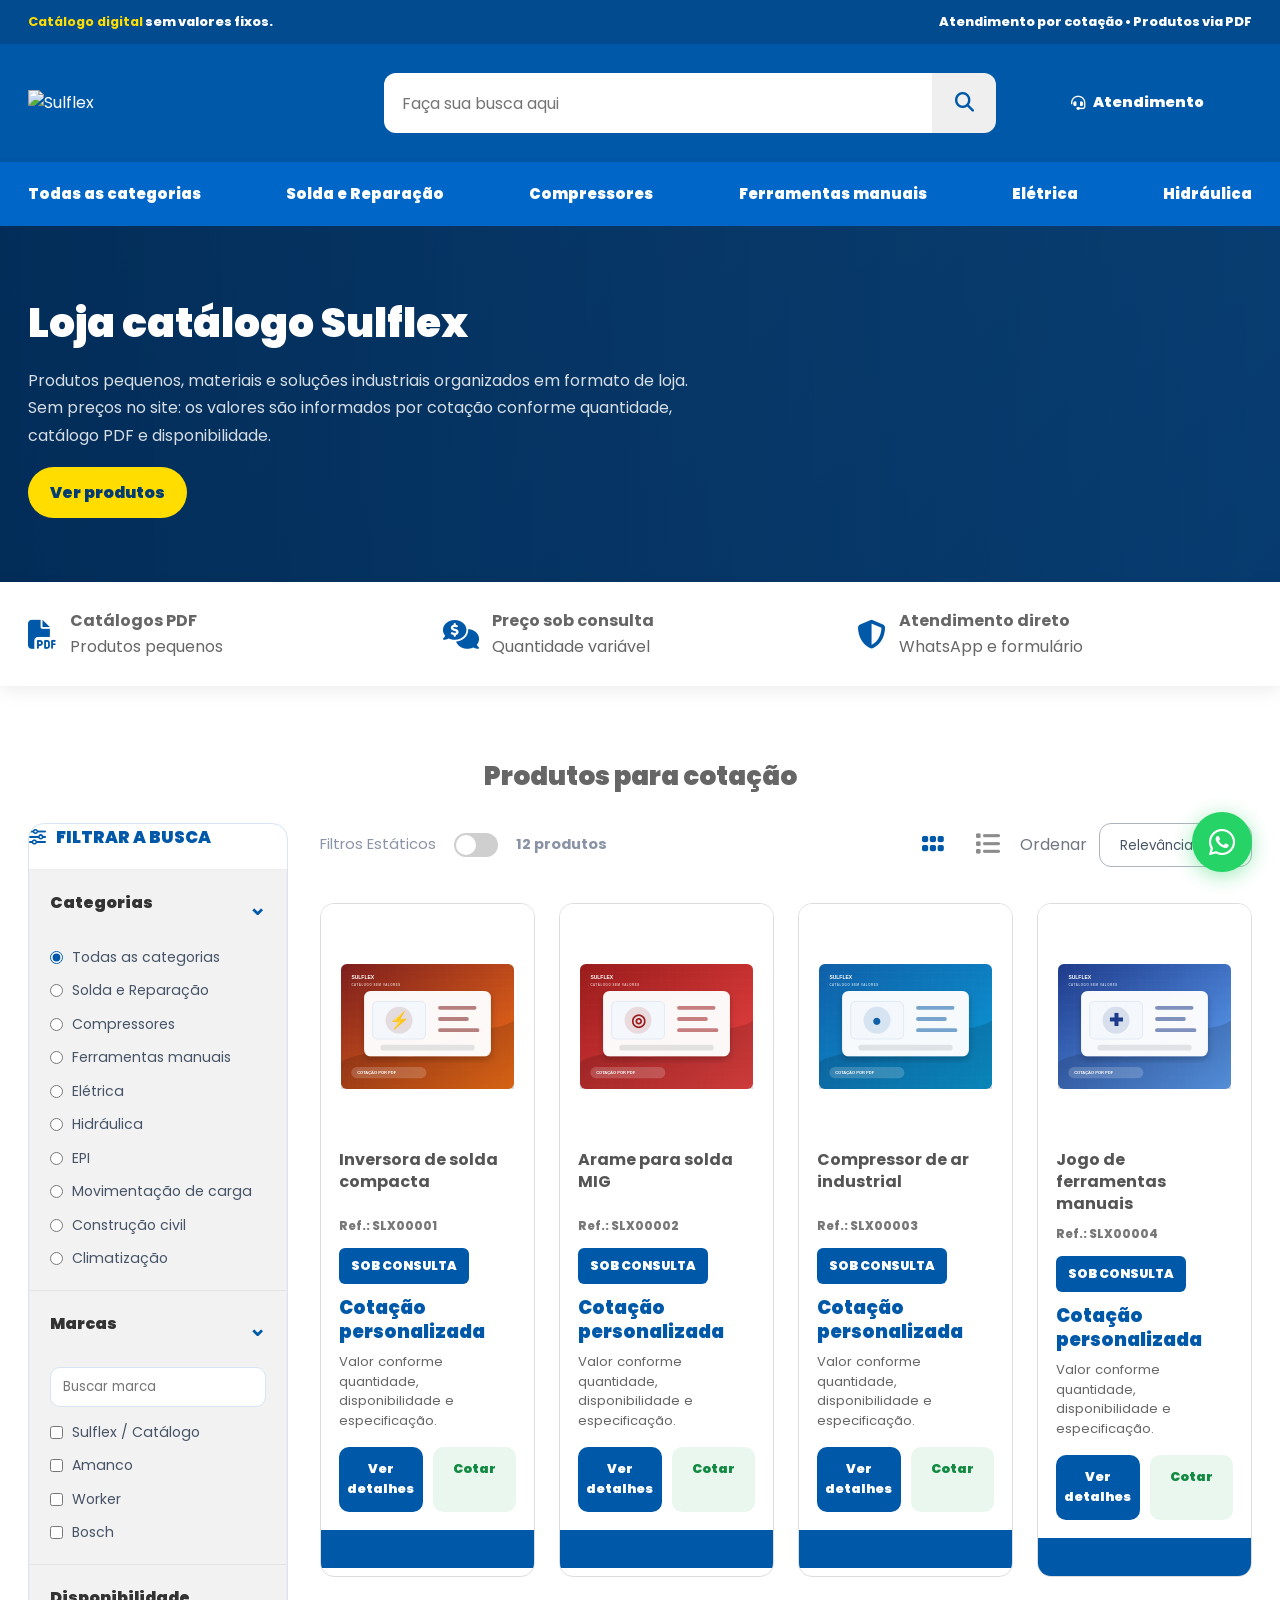
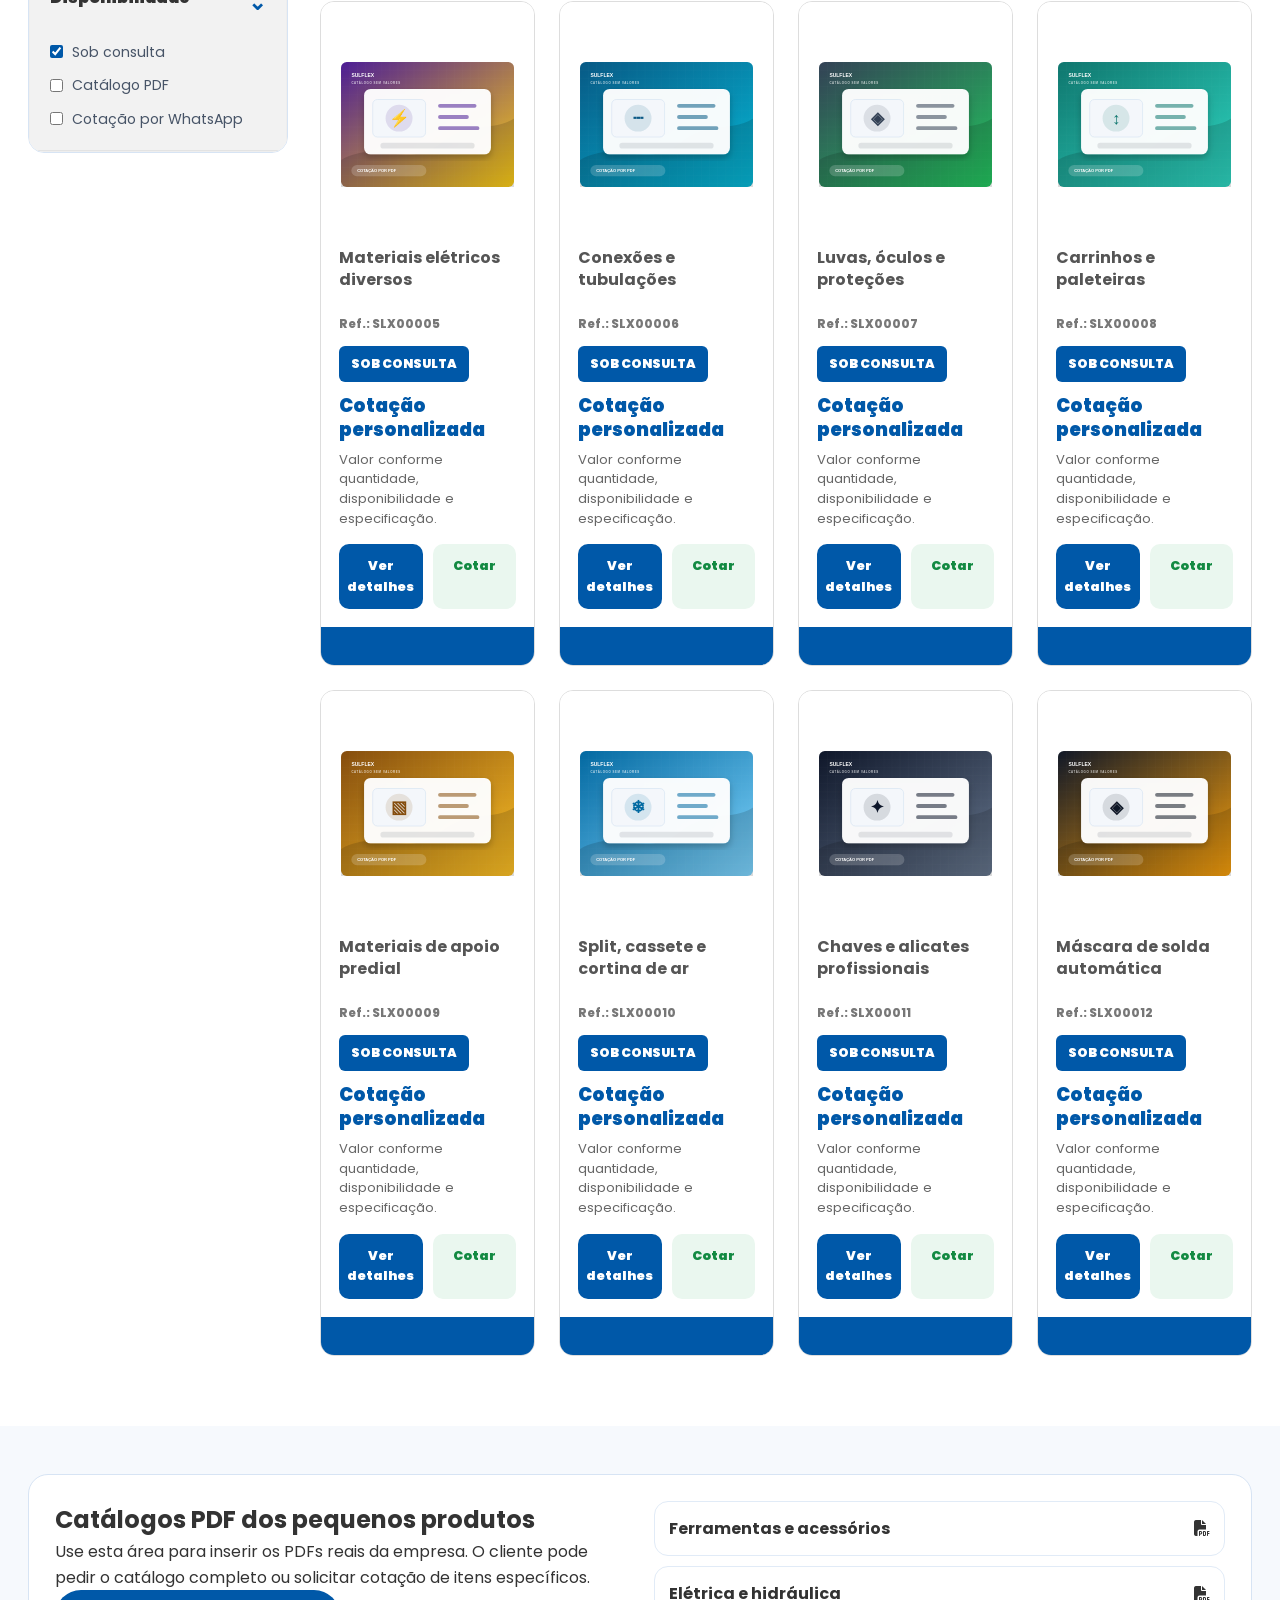
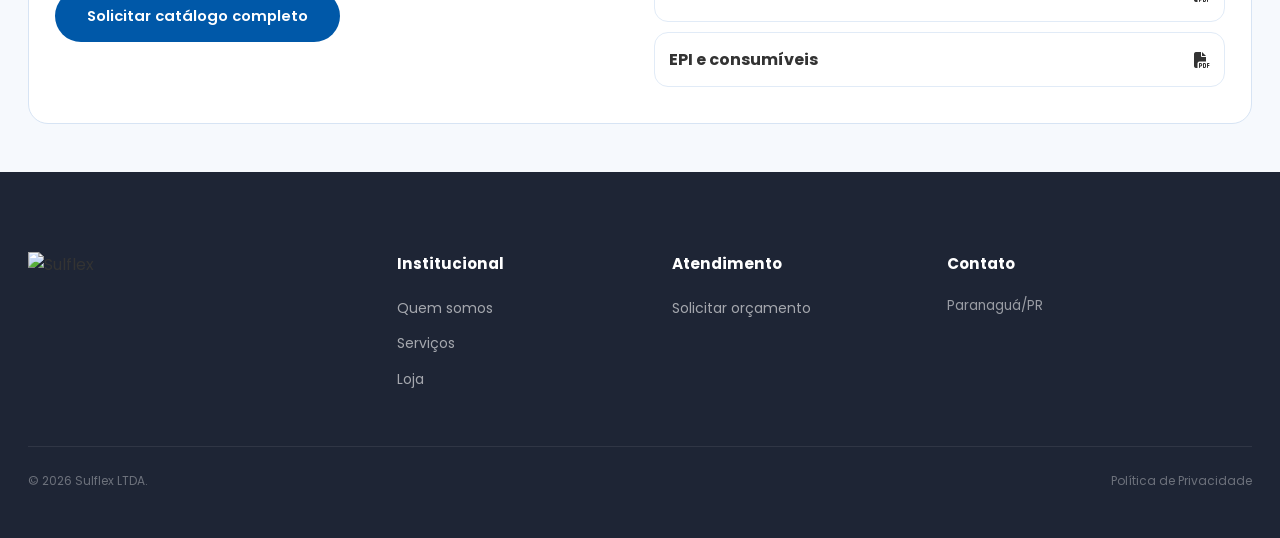
==== commit 91b8e185: "feat: update logo and enhance layout for loja.html" ====
--- a/loja.html
+++ b/loja.html
@@ -33,4 +33,4 @@
   .card-img{height:225px!important}
   .card h3{font-size:.96rem!important}
 }
-</style></head><body><div class="fk-top"><div class="container"><div><strong>Catálogo digital</strong> sem valores fixos.</div><div>Atendimento por cotação • Produtos via PDF</div></div></div><header class="fk-header"><div class="container"><a class="fk-logo" href="index.html"><img src="img/logo-sulflex.png" alt="Sulflex"></a><div class="fk-search"><input id="search" placeholder="Faça sua busca aqui"><button id="searchBtn"><i class="fa-solid fa-magnifying-glass"></i></button></div><a class="header-contact" href="contato.html"><i class="fa-solid fa-headset"></i> Atendimento</a></div></header><nav class="fk-nav"><div class="container"><button data-filter="todos">Todas as categorias</button><button data-filter="solda">Solda e Reparação</button><button data-filter="compressores">Compressores</button><button data-filter="ferramentas">Ferramentas manuais</button><button data-filter="eletrica">Elétrica</button><button data-filter="hidraulica">Hidráulica</button></div></nav><section class="hero"><div class="container"><h1>Loja catálogo Sulflex</h1><p>Produtos pequenos, materiais e soluções industriais organizados em formato de loja. Sem preços no site: os valores são informados por cotação conforme quantidade, catálogo PDF e disponibilidade.</p><a href="#produtos">Ver produtos</a></div></section><section class="benefits"><div class="container"><div class="benefit"><i class="fa-solid fa-file-pdf"></i><div><strong>Catálogos PDF</strong><span>Produtos pequenos</span></div></div><div class="benefit"><i class="fa-solid fa-comments-dollar"></i><div><strong>Preço sob consulta</strong><span>Quantidade variável</span></div></div><div class="benefit"><i class="fa-solid fa-shield-halved"></i><div><strong>Atendimento direto</strong><span>WhatsApp e formulário</span></div></div></div></section><main><section class="catalog" id="produtos"><div class="container"><h2 class="section-title">Produtos para cotação</h2><div class="layout"><aside class="side"><div class="filter-title"><i class="fa-solid fa-sliders"></i> Filtrar a busca</div><div class="filter-block"><details class="filter-section" open><summary>Categorias</summary><div class="filter-options"><label><input type="radio" name="catFilter" value="todos" checked> Todas as categorias</label><label><input type="radio" name="catFilter" value="solda" > Solda e Reparação</label><label><input type="radio" name="catFilter" value="compressores" > Compressores</label><label><input type="radio" name="catFilter" value="ferramentas" > Ferramentas manuais</label><label><input type="radio" name="catFilter" value="eletrica" > Elétrica</label><label><input type="radio" name="catFilter" value="hidraulica" > Hidráulica</label><label><input type="radio" name="catFilter" value="epi" > EPI</label><label><input type="radio" name="catFilter" value="movimentacao" > Movimentação de carga</label><label><input type="radio" name="catFilter" value="construcao" > Construção civil</label><label><input type="radio" name="catFilter" value="climatizacao" > Climatização</label></div></details><details class="filter-section" open><summary>Marcas</summary><div class="filter-search"><input id="brandSearch" placeholder="Buscar marca"></div><div class="filter-options"><label><input type="checkbox" name="brandFilter" value="sulflex"> Sulflex / Catálogo</label><label><input type="checkbox" name="brandFilter" value="amanco"> Amanco</label><label><input type="checkbox" name="brandFilter" value="worker"> Worker</label><label><input type="checkbox" name="brandFilter" value="bosch"> Bosch</label></div></details><details class="filter-section" open><summary>Disponibilidade</summary><div class="filter-options"><label><input type="checkbox" name="statusFilter" value="consulta" checked> Sob consulta</label><label><input type="checkbox" name="statusFilter" value="pdf"> Catálogo PDF</label><label><input type="checkbox" name="statusFilter" value="whatsapp"> Cotação por WhatsApp</label></div></details></div></aside><div><div class="filter-toolbar"><div class="filter-left-status"><span>Filtros Estáticos</span><span class="static-switch"></span><strong id="resultCount">0 produtos</strong></div><div class="filter-actions"><button class="view-btn active" id="gridView"><i class="fa-solid fa-grip"></i></button><button class="view-btn" id="listView"><i class="fa-solid fa-list"></i></button><label>Ordenar</label><select class="sort-select" id="sortSelect"><option value="relevancia">Relevância</option><option value="az">Nome A-Z</option><option value="za">Nome Z-A</option><option value="categoria">Categoria</option></select></div></div><div class="active-chips" id="activeChips"></div><div class="grid" id="grid"><article class="card" data-cat="solda" data-search="solda e reparação inversora de solda compacta equipamento para pequenos reparos, manutenção e uso profissional leve. solda reparação catálogo pdf" data-brand="sulflex" data-status="consulta pdf whatsapp" data-type="industrial predial pequenos"><div class="card-img"><img src="img/loja/solda-inversora.svg" alt="Inversora de solda compacta"></div><div class="card-body"><h3>Inversora de solda compacta</h3><div class="ref">Ref.: SLX00001</div><span class="tag">SOB CONSULTA</span><div class="consult">Cotação personalizada</div><div class="note">Valor conforme quantidade, disponibilidade e especificação.</div><div class="actions"><a class="details" href="produto.html?id=inversora-de-solda-compacta">Ver detalhes</a><a class="quote" href="https://wa.me/5541992054369" target="_blank">Cotar</a></div><div class="bluebar"></div></div></article><article class="card" data-cat="solda" data-search="solda e reparação arame para solda mig consumível para processos de soldagem conforme bitola e aplicação. consumível quantidade variável cotação" data-brand="sulflex" data-status="consulta pdf whatsapp" data-type="industrial predial pequenos"><div class="card-img"><img src="img/loja/arame-solda.svg" alt="Arame para solda MIG"></div><div class="card-body"><h3>Arame para solda MIG</h3><div class="ref">Ref.: SLX00002</div><span class="tag">SOB CONSULTA</span><div class="consult">Cotação personalizada</div><div class="note">Valor conforme quantidade, disponibilidade e especificação.</div><div class="actions"><a class="details" href="produto.html?id=arame-para-solda-mig">Ver detalhes</a><a class="quote" href="https://wa.me/5541992054369" target="_blank">Cotar</a></div><div class="bluebar"></div></div></article><article class="card" data-cat="compressores" data-search="compressores compressor de ar industrial linha de compressores para oficina, manutenção e apoio operacional. pneumático oficina demanda" data-brand="sulflex" data-status="consulta pdf whatsapp" data-type="industrial predial pequenos"><div class="card-img"><img src="img/loja/compressor-industrial.svg" alt="Compressor de ar industrial"></div><div class="card-body"><h3>Compressor de ar industrial</h3><div class="ref">Ref.: SLX00003</div><span class="tag">SOB CONSULTA</span><div class="consult">Cotação personalizada</div><div class="note">Valor conforme quantidade, disponibilidade e especificação.</div><div class="actions"><a class="details" href="produto.html?id=compressor-de-ar-industrial">Ver detalhes</a><a class="quote" href="https://wa.me/5541992054369" target="_blank">Cotar</a></div><div class="bluebar"></div></div></article><article class="card" data-cat="ferramentas" data-search="ferramentas manuais jogo de ferramentas manuais ferramentas para manutenção predial, ajustes e montagem. manual manutenção kit" data-brand="sulflex" data-status="consulta pdf whatsapp" data-type="industrial predial pequenos"><div class="card-img"><img src="img/loja/ferramentas-kit.svg" alt="Jogo de ferramentas manuais"></div><div class="card-body"><h3>Jogo de ferramentas manuais</h3><div class="ref">Ref.: SLX00004</div><span class="tag">SOB CONSULTA</span><div class="consult">Cotação personalizada</div><div class="note">Valor conforme quantidade, disponibilidade e especificação.</div><div class="actions"><a class="details" href="produto.html?id=jogo-de-ferramentas-manuais">Ver detalhes</a><a class="quote" href="https://wa.me/5541992054369" target="_blank">Cotar</a></div><div class="bluebar"></div></div></article><article class="card" data-cat="eletrica" data-search="elétrica materiais elétricos diversos tomadas, conectores, cabos, disjuntores e itens conforme necessidade. elétrica pequenos itens cotação" data-brand="sulflex" data-status="consulta pdf whatsapp" data-type="industrial predial pequenos"><div class="card-img"><img src="img/loja/materiais-eletricos.svg" alt="Materiais elétricos diversos"></div><div class="card-body"><h3>Materiais elétricos diversos</h3><div class="ref">Ref.: SLX00005</div><span class="tag">SOB CONSULTA</span><div class="consult">Cotação personalizada</div><div class="note">Valor conforme quantidade, disponibilidade e especificação.</div><div class="actions"><a class="details" href="produto.html?id=materiais-eletricos-diversos">Ver detalhes</a><a class="quote" href="https://wa.me/5541992054369" target="_blank">Cotar</a></div><div class="bluebar"></div></div></article><article class="card" data-cat="hidraulica" data-search="hidráulica conexões e tubulações itens hidráulicos pequenos para reparos, manutenção e instalação. conexões tubos reparo" data-brand="sulflex" data-status="consulta pdf whatsapp" data-type="industrial predial pequenos"><div class="card-img"><img src="img/loja/conexoes-hidraulicas.svg" alt="Conexões e tubulações"></div><div class="card-body"><h3>Conexões e tubulações</h3><div class="ref">Ref.: SLX00006</div><span class="tag">SOB CONSULTA</span><div class="consult">Cotação personalizada</div><div class="note">Valor conforme quantidade, disponibilidade e especificação.</div><div class="actions"><a class="details" href="produto.html?id=conexoes-e-tubulacoes">Ver detalhes</a><a class="quote" href="https://wa.me/5541992054369" target="_blank">Cotar</a></div><div class="bluebar"></div></div></article><article class="card" data-cat="epi" data-search="epi luvas, óculos e proteções produtos de segurança para operação, manutenção e serviços gerais. segurança epi catálogo" data-brand="sulflex" data-status="consulta pdf whatsapp" data-type="industrial predial pequenos"><div class="card-img"><img src="img/loja/epi-kit.svg" alt="Luvas, óculos e proteções"></div><div class="card-body"><h3>Luvas, óculos e proteções</h3><div class="ref">Ref.: SLX00007</div><span class="tag">SOB CONSULTA</span><div class="consult">Cotação personalizada</div><div class="note">Valor conforme quantidade, disponibilidade e especificação.</div><div class="actions"><a class="details" href="produto.html?id=luvas-oculos-e-protecoes">Ver detalhes</a><a class="quote" href="https://wa.me/5541992054369" target="_blank">Cotar</a></div><div class="bluebar"></div></div></article><article class="card" data-cat="movimentacao" data-search="movimentação carrinhos e paleteiras itens para movimentação e apoio em pequenas cargas. carga operação sob consulta" data-brand="sulflex" data-status="consulta pdf whatsapp" data-type="industrial predial pequenos"><div class="card-img"><img src="img/loja/paleteira.svg" alt="Carrinhos e paleteiras"></div><div class="card-body"><h3>Carrinhos e paleteiras</h3><div class="ref">Ref.: SLX00008</div><span class="tag">SOB CONSULTA</span><div class="consult">Cotação personalizada</div><div class="note">Valor conforme quantidade, disponibilidade e especificação.</div><div class="actions"><a class="details" href="produto.html?id=carrinhos-e-paleteiras">Ver detalhes</a><a class="quote" href="https://wa.me/5541992054369" target="_blank">Cotar</a></div><div class="bluebar"></div></div></article><article class="card" data-cat="construcao" data-search="construção civil materiais de apoio predial produtos para reparos, reformas e manutenção predial. predial reforma manutenção" data-brand="sulflex" data-status="consulta pdf whatsapp" data-type="industrial predial pequenos"><div class="card-img"><img src="img/loja/apoio-predial.svg" alt="Materiais de apoio predial"></div><div class="card-body"><h3>Materiais de apoio predial</h3><div class="ref">Ref.: SLX00009</div><span class="tag">SOB CONSULTA</span><div class="consult">Cotação personalizada</div><div class="note">Valor conforme quantidade, disponibilidade e especificação.</div><div class="actions"><a class="details" href="produto.html?id=materiais-de-apoio-predial">Ver detalhes</a><a class="quote" href="https://wa.me/5541992054369" target="_blank">Cotar</a></div><div class="bluebar"></div></div></article><article class="card" data-cat="climatizacao" data-search="climatização split, cassete e cortina de ar linha de climatização para ambientes internos e áreas comerciais. btu sob demanda instalação projeto" data-brand="sulflex" data-status="consulta pdf whatsapp" data-type="industrial predial pequenos"><div class="card-img"><img src="img/loja/climatizacao.svg" alt="Split, cassete e cortina de ar"></div><div class="card-body"><h3>Split, cassete e cortina de ar</h3><div class="ref">Ref.: SLX00010</div><span class="tag">SOB CONSULTA</span><div class="consult">Cotação personalizada</div><div class="note">Valor conforme quantidade, disponibilidade e especificação.</div><div class="actions"><a class="details" href="produto.html?id=split-cassete-e-cortina-de-ar">Ver detalhes</a><a class="quote" href="https://wa.me/5541992054369" target="_blank">Cotar</a></div><div class="bluebar"></div></div></article><article class="card" data-cat="ferramentas" data-search="ferramentas manuais chaves e alicates profissionais itens pequenos de catálogo pdf para uso diário em manutenção. pequenos produtos pdf oficina" data-brand="sulflex" data-status="consulta pdf whatsapp" data-type="industrial predial pequenos"><div class="card-img"><img src="img/loja/chaves-alicates.svg" alt="Chaves e alicates profissionais"></div><div class="card-body"><h3>Chaves e alicates profissionais</h3><div class="ref">Ref.: SLX00011</div><span class="tag">SOB CONSULTA</span><div class="consult">Cotação personalizada</div><div class="note">Valor conforme quantidade, disponibilidade e especificação.</div><div class="actions"><a class="details" href="produto.html?id=chaves-e-alicates-profissionais">Ver detalhes</a><a class="quote" href="https://wa.me/5541992054369" target="_blank">Cotar</a></div><div class="bluebar"></div></div></article><article class="card" data-cat="solda" data-search="solda e reparação máscara de solda automática proteção visual para serviços de solda e reparação. epi solda profissional" data-brand="sulflex" data-status="consulta pdf whatsapp" data-type="industrial predial pequenos"><div class="card-img"><img src="img/loja/mascara-solda.svg" alt="Máscara de solda automática"></div><div class="card-body"><h3>Máscara de solda automática</h3><div class="ref">Ref.: SLX00012</div><span class="tag">SOB CONSULTA</span><div class="consult">Cotação personalizada</div><div class="note">Valor conforme quantidade, disponibilidade e especificação.</div><div class="actions"><a class="details" href="produto.html?id=mascara-de-solda-automatica">Ver detalhes</a><a class="quote" href="https://wa.me/5541992054369" target="_blank">Cotar</a></div><div class="bluebar"></div></div></article></div><div id="empty" class="empty">Nenhum produto encontrado.</div></div></div></div></section><section class="pdfs"><div class="container"><div class="pdfbox"><div><h2>Catálogos PDF dos pequenos produtos</h2><p>Use esta área para inserir os PDFs reais da empresa. O cliente pode pedir o catálogo completo ou solicitar cotação de itens específicos.</p><a class="btn btn-blue" href="contato.html">Solicitar catálogo completo</a></div><div><div class="pdfitem"><strong>Ferramentas e acessórios</strong><i class="fa-solid fa-file-pdf"></i></div><div class="pdfitem"><strong>Elétrica e hidráulica</strong><i class="fa-solid fa-file-pdf"></i></div><div class="pdfitem"><strong>EPI e consumíveis</strong><i class="fa-solid fa-file-pdf"></i></div></div></div></div></section></main><footer class="footer"><div class="container"><div class="footer-grid"><div class="footer-brand"><img src="img/logobrancasulflex.png" alt="Sulflex" class="footer-logo-img"></div><div class="footer-col"><h4>Institucional</h4><ul><li><a href="quem-somos.html">Quem somos</a></li><li><a href="servicos.html">Serviços</a></li><li><a href="loja.html">Loja</a></li></ul></div><div class="footer-col"><h4>Atendimento</h4><ul><li><a href="contato.html">Solicitar orçamento</a></li></ul></div><div class="footer-col"><h4>Contato</h4><p style="color:rgba(255,255,255,.55);font-size:.85rem">Paranaguá/PR</p></div></div><div class="footer-bottom"><p>© 2026 Sulflex LTDA.</p><a href="#">Política de Privacidade</a></div></div></footer><script src="js/main.js"></script><script>(function(){var cards=[].slice.call(document.querySelectorAll('.card')),filters=[].slice.call(document.querySelectorAll('[data-filter]')),search=document.getElementById('search'),empty=document.getElementById('empty'),active='todos',grid=document.getElementById('grid'),count=document.getElementById('resultCount'),chips=document.getElementById('activeChips'),sort=document.getElementById('sortSelect');function checked(n){return [].slice.call(document.querySelectorAll('input[name="'+n+'"]:checked')).map(i=>i.value)}function currentCat(){var r=document.querySelector('input[name="catFilter"]:checked');return r?r.value:active}function chip(label,clear){var s=document.createElement('span');s.className='chip';s.innerHTML=label+' <button type="button">×</button>';s.querySelector('button').onclick=clear;chips.appendChild(s)}function renderChips(){chips.innerHTML='';var cat=currentCat();if(cat&&cat!=='todos')chip('Categoria: '+cat,function(){document.querySelector('input[name="catFilter"][value="todos"]').checked=true;run()});checked('brandFilter').forEach(v=>chip('Marca: '+v,function(){document.querySelector('input[name="brandFilter"][value="'+v+'"]').checked=false;run()}));var q=(search.value||'').trim();if(q)chip('Busca: '+q,function(){search.value='';run()})}function sortCards(list){var mode=sort.value;if(mode==='az')list.sort((a,b)=>a.querySelector('h3').textContent.localeCompare(b.querySelector('h3').textContent));if(mode==='za')list.sort((a,b)=>b.querySelector('h3').textContent.localeCompare(a.querySelector('h3').textContent));if(mode==='categoria')list.sort((a,b)=>(a.dataset.cat||'').localeCompare(b.dataset.cat||''));list.forEach(c=>grid.appendChild(c))}function run(){var q=(search.value||'').toLowerCase().trim(),cat=currentCat(),brands=checked('brandFilter'),status=checked('statusFilter'),visible=[];cards.forEach(function(c){var okCat=cat==='todos'||c.dataset.cat===cat,okSearch=!q||c.dataset.search.indexOf(q)>=0||c.textContent.toLowerCase().indexOf(q)>=0,okBrand=!brands.length||brands.some(b=>c.dataset.brand.includes(b)||c.textContent.toLowerCase().includes(b)),okStatus=!status.length||status.some(s=>c.dataset.status.includes(s)||c.textContent.toLowerCase().includes(s));if(okCat&&okSearch&&okBrand&&okStatus){c.style.display='block';visible.push(c)}else c.style.display='none';});sortCards(visible);count.textContent=visible.length+' produto'+(visible.length!==1?'s':'');empty.classList.toggle('show',visible.length===0);renderChips()}filters.forEach(b=>b.onclick=function(){filters.forEach(x=>x.classList.remove('active'));b.classList.add('active');active=b.dataset.filter;var r=document.querySelector('input[name="catFilter"][value="'+active+'"]');if(r)r.checked=true;run();document.getElementById('produtos').scrollIntoView({behavior:'smooth'})});document.querySelectorAll('input[name="catFilter"],input[name="brandFilter"],input[name="statusFilter"]').forEach(i=>i.addEventListener('change',run));document.getElementById('searchBtn').onclick=run;search.addEventListener('input',run);sort.addEventListener('change',run);gridView.onclick=function(){grid.classList.remove('list-view');gridView.classList.add('active');listView.classList.remove('active')};listView.onclick=function(){grid.classList.add('list-view');listView.classList.add('active');gridView.classList.remove('active')};brandSearch.addEventListener('input',function(){var q=brandSearch.value.toLowerCase();document.querySelectorAll('input[name="brandFilter"]').forEach(i=>i.closest('label').style.display=i.value.includes(q)||i.closest('label').textContent.toLowerCase().includes(q)?'flex':'none')});document.querySelectorAll('.quote').forEach(a=>a.onclick=function(e){var c=a.closest('.card');if(c){e.preventDefault();window.open('https://wa.me/5541992054369?text='+encodeURIComponent('Olá, gostaria de cotar: '+c.querySelector('h3').textContent.trim()),'_blank')}});run();})();</script><a href="https://wa.me/5541992054369" class="whatsapp-float" target="_blank" rel="noopener"><i class="fa-brands fa-whatsapp"></i><span class="wa-tooltip">Fale pelo WhatsApp</span></a></body></html>+</style></head><body><div class="fk-top"><div class="container"><div><strong>Catálogo digital</strong> sem valores fixos.</div><div>Atendimento por cotação • Produtos via PDF</div></div></div><header class="fk-header"><div class="container"><a class="fk-logo" href="index.html"><img src="img/logobrancasulflex.png" alt="Sulflex"></a><div class="fk-search"><input id="search" placeholder="Faça sua busca aqui"><button id="searchBtn"><i class="fa-solid fa-magnifying-glass"></i></button></div><a class="header-contact" href="contato.html"><i class="fa-solid fa-headset"></i> Atendimento</a></div></header><nav class="fk-nav"><div class="container"><button data-filter="todos">Todas as categorias</button><button data-filter="solda">Solda e Reparação</button><button data-filter="compressores">Compressores</button><button data-filter="ferramentas">Ferramentas manuais</button><button data-filter="eletrica">Elétrica</button><button data-filter="hidraulica">Hidráulica</button></div></nav><section class="hero"><div class="container"><h1>Loja catálogo Sulflex</h1><p>Produtos pequenos, materiais e soluções industriais organizados em formato de loja. Sem preços no site: os valores são informados por cotação conforme quantidade, catálogo PDF e disponibilidade.</p><a href="#produtos">Ver produtos</a></div></section><section class="benefits"><div class="container"><div class="benefit"><i class="fa-solid fa-file-pdf"></i><div><strong>Catálogos PDF</strong><span>Produtos pequenos</span></div></div><div class="benefit"><i class="fa-solid fa-comments-dollar"></i><div><strong>Preço sob consulta</strong><span>Quantidade variável</span></div></div><div class="benefit"><i class="fa-solid fa-shield-halved"></i><div><strong>Atendimento direto</strong><span>WhatsApp e formulário</span></div></div></div></section><main><section class="catalog" id="produtos"><div class="container"><h2 class="section-title">Produtos para cotação</h2><div class="layout"><aside class="side"><div class="filter-title"><i class="fa-solid fa-sliders"></i> Filtrar a busca</div><div class="filter-block"><details class="filter-section" open><summary>Categorias</summary><div class="filter-options"><label><input type="radio" name="catFilter" value="todos" checked> Todas as categorias</label><label><input type="radio" name="catFilter" value="solda" > Solda e Reparação</label><label><input type="radio" name="catFilter" value="compressores" > Compressores</label><label><input type="radio" name="catFilter" value="ferramentas" > Ferramentas manuais</label><label><input type="radio" name="catFilter" value="eletrica" > Elétrica</label><label><input type="radio" name="catFilter" value="hidraulica" > Hidráulica</label><label><input type="radio" name="catFilter" value="epi" > EPI</label><label><input type="radio" name="catFilter" value="movimentacao" > Movimentação de carga</label><label><input type="radio" name="catFilter" value="construcao" > Construção civil</label><label><input type="radio" name="catFilter" value="climatizacao" > Climatização</label></div></details><details class="filter-section" open><summary>Marcas</summary><div class="filter-search"><input id="brandSearch" placeholder="Buscar marca"></div><div class="filter-options"><label><input type="checkbox" name="brandFilter" value="sulflex"> Sulflex / Catálogo</label><label><input type="checkbox" name="brandFilter" value="amanco"> Amanco</label><label><input type="checkbox" name="brandFilter" value="worker"> Worker</label><label><input type="checkbox" name="brandFilter" value="bosch"> Bosch</label></div></details><details class="filter-section" open><summary>Disponibilidade</summary><div class="filter-options"><label><input type="checkbox" name="statusFilter" value="consulta" checked> Sob consulta</label><label><input type="checkbox" name="statusFilter" value="pdf"> Catálogo PDF</label><label><input type="checkbox" name="statusFilter" value="whatsapp"> Cotação por WhatsApp</label></div></details></div></aside><div><div class="filter-toolbar"><div class="filter-left-status"><span>Filtros Estáticos</span><span class="static-switch"></span><strong id="resultCount">0 produtos</strong></div><div class="filter-actions"><button class="view-btn active" id="gridView"><i class="fa-solid fa-grip"></i></button><button class="view-btn" id="listView"><i class="fa-solid fa-list"></i></button><label>Ordenar</label><select class="sort-select" id="sortSelect"><option value="relevancia">Relevância</option><option value="az">Nome A-Z</option><option value="za">Nome Z-A</option><option value="categoria">Categoria</option></select></div></div><div class="active-chips" id="activeChips"></div><div class="grid" id="grid"><article class="card" data-cat="solda" data-search="solda e reparação inversora de solda compacta equipamento para pequenos reparos, manutenção e uso profissional leve. solda reparação catálogo pdf" data-brand="sulflex" data-status="consulta pdf whatsapp" data-type="industrial predial pequenos"><div class="card-img"><img src="img/loja/solda-inversora.svg" alt="Inversora de solda compacta"></div><div class="card-body"><h3>Inversora de solda compacta</h3><div class="ref">Ref.: SLX00001</div><span class="tag">SOB CONSULTA</span><div class="consult">Cotação personalizada</div><div class="note">Valor conforme quantidade, disponibilidade e especificação.</div><div class="actions"><a class="details" href="produto.html?id=inversora-de-solda-compacta">Ver detalhes</a><a class="quote" href="https://wa.me/5541992054369" target="_blank">Cotar</a></div><div class="bluebar"></div></div></article><article class="card" data-cat="solda" data-search="solda e reparação arame para solda mig consumível para processos de soldagem conforme bitola e aplicação. consumível quantidade variável cotação" data-brand="sulflex" data-status="consulta pdf whatsapp" data-type="industrial predial pequenos"><div class="card-img"><img src="img/loja/arame-solda.svg" alt="Arame para solda MIG"></div><div class="card-body"><h3>Arame para solda MIG</h3><div class="ref">Ref.: SLX00002</div><span class="tag">SOB CONSULTA</span><div class="consult">Cotação personalizada</div><div class="note">Valor conforme quantidade, disponibilidade e especificação.</div><div class="actions"><a class="details" href="produto.html?id=arame-para-solda-mig">Ver detalhes</a><a class="quote" href="https://wa.me/5541992054369" target="_blank">Cotar</a></div><div class="bluebar"></div></div></article><article class="card" data-cat="compressores" data-search="compressores compressor de ar industrial linha de compressores para oficina, manutenção e apoio operacional. pneumático oficina demanda" data-brand="sulflex" data-status="consulta pdf whatsapp" data-type="industrial predial pequenos"><div class="card-img"><img src="img/loja/compressor-industrial.svg" alt="Compressor de ar industrial"></div><div class="card-body"><h3>Compressor de ar industrial</h3><div class="ref">Ref.: SLX00003</div><span class="tag">SOB CONSULTA</span><div class="consult">Cotação personalizada</div><div class="note">Valor conforme quantidade, disponibilidade e especificação.</div><div class="actions"><a class="details" href="produto.html?id=compressor-de-ar-industrial">Ver detalhes</a><a class="quote" href="https://wa.me/5541992054369" target="_blank">Cotar</a></div><div class="bluebar"></div></div></article><article class="card" data-cat="ferramentas" data-search="ferramentas manuais jogo de ferramentas manuais ferramentas para manutenção predial, ajustes e montagem. manual manutenção kit" data-brand="sulflex" data-status="consulta pdf whatsapp" data-type="industrial predial pequenos"><div class="card-img"><img src="img/loja/ferramentas-kit.svg" alt="Jogo de ferramentas manuais"></div><div class="card-body"><h3>Jogo de ferramentas manuais</h3><div class="ref">Ref.: SLX00004</div><span class="tag">SOB CONSULTA</span><div class="consult">Cotação personalizada</div><div class="note">Valor conforme quantidade, disponibilidade e especificação.</div><div class="actions"><a class="details" href="produto.html?id=jogo-de-ferramentas-manuais">Ver detalhes</a><a class="quote" href="https://wa.me/5541992054369" target="_blank">Cotar</a></div><div class="bluebar"></div></div></article><article class="card" data-cat="eletrica" data-search="elétrica materiais elétricos diversos tomadas, conectores, cabos, disjuntores e itens conforme necessidade. elétrica pequenos itens cotação" data-brand="sulflex" data-status="consulta pdf whatsapp" data-type="industrial predial pequenos"><div class="card-img"><img src="img/loja/materiais-eletricos.svg" alt="Materiais elétricos diversos"></div><div class="card-body"><h3>Materiais elétricos diversos</h3><div class="ref">Ref.: SLX00005</div><span class="tag">SOB CONSULTA</span><div class="consult">Cotação personalizada</div><div class="note">Valor conforme quantidade, disponibilidade e especificação.</div><div class="actions"><a class="details" href="produto.html?id=materiais-eletricos-diversos">Ver detalhes</a><a class="quote" href="https://wa.me/5541992054369" target="_blank">Cotar</a></div><div class="bluebar"></div></div></article><article class="card" data-cat="hidraulica" data-search="hidráulica conexões e tubulações itens hidráulicos pequenos para reparos, manutenção e instalação. conexões tubos reparo" data-brand="sulflex" data-status="consulta pdf whatsapp" data-type="industrial predial pequenos"><div class="card-img"><img src="img/loja/conexoes-hidraulicas.svg" alt="Conexões e tubulações"></div><div class="card-body"><h3>Conexões e tubulações</h3><div class="ref">Ref.: SLX00006</div><span class="tag">SOB CONSULTA</span><div class="consult">Cotação personalizada</div><div class="note">Valor conforme quantidade, disponibilidade e especificação.</div><div class="actions"><a class="details" href="produto.html?id=conexoes-e-tubulacoes">Ver detalhes</a><a class="quote" href="https://wa.me/5541992054369" target="_blank">Cotar</a></div><div class="bluebar"></div></div></article><article class="card" data-cat="epi" data-search="epi luvas, óculos e proteções produtos de segurança para operação, manutenção e serviços gerais. segurança epi catálogo" data-brand="sulflex" data-status="consulta pdf whatsapp" data-type="industrial predial pequenos"><div class="card-img"><img src="img/loja/epi-kit.svg" alt="Luvas, óculos e proteções"></div><div class="card-body"><h3>Luvas, óculos e proteções</h3><div class="ref">Ref.: SLX00007</div><span class="tag">SOB CONSULTA</span><div class="consult">Cotação personalizada</div><div class="note">Valor conforme quantidade, disponibilidade e especificação.</div><div class="actions"><a class="details" href="produto.html?id=luvas-oculos-e-protecoes">Ver detalhes</a><a class="quote" href="https://wa.me/5541992054369" target="_blank">Cotar</a></div><div class="bluebar"></div></div></article><article class="card" data-cat="movimentacao" data-search="movimentação carrinhos e paleteiras itens para movimentação e apoio em pequenas cargas. carga operação sob consulta" data-brand="sulflex" data-status="consulta pdf whatsapp" data-type="industrial predial pequenos"><div class="card-img"><img src="img/loja/paleteira.svg" alt="Carrinhos e paleteiras"></div><div class="card-body"><h3>Carrinhos e paleteiras</h3><div class="ref">Ref.: SLX00008</div><span class="tag">SOB CONSULTA</span><div class="consult">Cotação personalizada</div><div class="note">Valor conforme quantidade, disponibilidade e especificação.</div><div class="actions"><a class="details" href="produto.html?id=carrinhos-e-paleteiras">Ver detalhes</a><a class="quote" href="https://wa.me/5541992054369" target="_blank">Cotar</a></div><div class="bluebar"></div></div></article><article class="card" data-cat="construcao" data-search="construção civil materiais de apoio predial produtos para reparos, reformas e manutenção predial. predial reforma manutenção" data-brand="sulflex" data-status="consulta pdf whatsapp" data-type="industrial predial pequenos"><div class="card-img"><img src="img/loja/apoio-predial.svg" alt="Materiais de apoio predial"></div><div class="card-body"><h3>Materiais de apoio predial</h3><div class="ref">Ref.: SLX00009</div><span class="tag">SOB CONSULTA</span><div class="consult">Cotação personalizada</div><div class="note">Valor conforme quantidade, disponibilidade e especificação.</div><div class="actions"><a class="details" href="produto.html?id=materiais-de-apoio-predial">Ver detalhes</a><a class="quote" href="https://wa.me/5541992054369" target="_blank">Cotar</a></div><div class="bluebar"></div></div></article><article class="card" data-cat="climatizacao" data-search="climatização split, cassete e cortina de ar linha de climatização para ambientes internos e áreas comerciais. btu sob demanda instalação projeto" data-brand="sulflex" data-status="consulta pdf whatsapp" data-type="industrial predial pequenos"><div class="card-img"><img src="img/loja/climatizacao.svg" alt="Split, cassete e cortina de ar"></div><div class="card-body"><h3>Split, cassete e cortina de ar</h3><div class="ref">Ref.: SLX00010</div><span class="tag">SOB CONSULTA</span><div class="consult">Cotação personalizada</div><div class="note">Valor conforme quantidade, disponibilidade e especificação.</div><div class="actions"><a class="details" href="produto.html?id=split-cassete-e-cortina-de-ar">Ver detalhes</a><a class="quote" href="https://wa.me/5541992054369" target="_blank">Cotar</a></div><div class="bluebar"></div></div></article><article class="card" data-cat="ferramentas" data-search="ferramentas manuais chaves e alicates profissionais itens pequenos de catálogo pdf para uso diário em manutenção. pequenos produtos pdf oficina" data-brand="sulflex" data-status="consulta pdf whatsapp" data-type="industrial predial pequenos"><div class="card-img"><img src="img/loja/chaves-alicates.svg" alt="Chaves e alicates profissionais"></div><div class="card-body"><h3>Chaves e alicates profissionais</h3><div class="ref">Ref.: SLX00011</div><span class="tag">SOB CONSULTA</span><div class="consult">Cotação personalizada</div><div class="note">Valor conforme quantidade, disponibilidade e especificação.</div><div class="actions"><a class="details" href="produto.html?id=chaves-e-alicates-profissionais">Ver detalhes</a><a class="quote" href="https://wa.me/5541992054369" target="_blank">Cotar</a></div><div class="bluebar"></div></div></article><article class="card" data-cat="solda" data-search="solda e reparação máscara de solda automática proteção visual para serviços de solda e reparação. epi solda profissional" data-brand="sulflex" data-status="consulta pdf whatsapp" data-type="industrial predial pequenos"><div class="card-img"><img src="img/loja/mascara-solda.svg" alt="Máscara de solda automática"></div><div class="card-body"><h3>Máscara de solda automática</h3><div class="ref">Ref.: SLX00012</div><span class="tag">SOB CONSULTA</span><div class="consult">Cotação personalizada</div><div class="note">Valor conforme quantidade, disponibilidade e especificação.</div><div class="actions"><a class="details" href="produto.html?id=mascara-de-solda-automatica">Ver detalhes</a><a class="quote" href="https://wa.me/5541992054369" target="_blank">Cotar</a></div><div class="bluebar"></div></div></article></div><div id="empty" class="empty">Nenhum produto encontrado.</div></div></div></div></section><section class="pdfs"><div class="container"><div class="pdfbox"><div><h2>Catálogos PDF dos pequenos produtos</h2><p>Use esta área para inserir os PDFs reais da empresa. O cliente pode pedir o catálogo completo ou solicitar cotação de itens específicos.</p><a class="btn btn-blue" href="contato.html">Solicitar catálogo completo</a></div><div><div class="pdfitem"><strong>Ferramentas e acessórios</strong><i class="fa-solid fa-file-pdf"></i></div><div class="pdfitem"><strong>Elétrica e hidráulica</strong><i class="fa-solid fa-file-pdf"></i></div><div class="pdfitem"><strong>EPI e consumíveis</strong><i class="fa-solid fa-file-pdf"></i></div></div></div></div></section></main><footer class="footer"><div class="container"><div class="footer-grid"><div class="footer-brand"><img src="img/logobrancasulflex.png" alt="Sulflex" class="footer-logo-img"></div><div class="footer-col"><h4>Institucional</h4><ul><li><a href="quem-somos.html">Quem somos</a></li><li><a href="servicos.html">Serviços</a></li><li><a href="loja.html">Loja</a></li></ul></div><div class="footer-col"><h4>Atendimento</h4><ul><li><a href="contato.html">Solicitar orçamento</a></li></ul></div><div class="footer-col"><h4>Contato</h4><p style="color:rgba(255,255,255,.55);font-size:.85rem">Paranaguá/PR</p></div></div><div class="footer-bottom"><p>© 2026 Sulflex LTDA.</p><a href="#">Política de Privacidade</a></div></div></footer><script src="js/main.js"></script><script>(function(){var cards=[].slice.call(document.querySelectorAll('.card')),filters=[].slice.call(document.querySelectorAll('[data-filter]')),search=document.getElementById('search'),empty=document.getElementById('empty'),active='todos',grid=document.getElementById('grid'),count=document.getElementById('resultCount'),chips=document.getElementById('activeChips'),sort=document.getElementById('sortSelect');function checked(n){return [].slice.call(document.querySelectorAll('input[name="'+n+'"]:checked')).map(i=>i.value)}function currentCat(){var r=document.querySelector('input[name="catFilter"]:checked');return r?r.value:active}function chip(label,clear){var s=document.createElement('span');s.className='chip';s.innerHTML=label+' <button type="button">×</button>';s.querySelector('button').onclick=clear;chips.appendChild(s)}function renderChips(){chips.innerHTML='';var cat=currentCat();if(cat&&cat!=='todos')chip('Categoria: '+cat,function(){document.querySelector('input[name="catFilter"][value="todos"]').checked=true;run()});checked('brandFilter').forEach(v=>chip('Marca: '+v,function(){document.querySelector('input[name="brandFilter"][value="'+v+'"]').checked=false;run()}));var q=(search.value||'').trim();if(q)chip('Busca: '+q,function(){search.value='';run()})}function sortCards(list){var mode=sort.value;if(mode==='az')list.sort((a,b)=>a.querySelector('h3').textContent.localeCompare(b.querySelector('h3').textContent));if(mode==='za')list.sort((a,b)=>b.querySelector('h3').textContent.localeCompare(a.querySelector('h3').textContent));if(mode==='categoria')list.sort((a,b)=>(a.dataset.cat||'').localeCompare(b.dataset.cat||''));list.forEach(c=>grid.appendChild(c))}function run(){var q=(search.value||'').toLowerCase().trim(),cat=currentCat(),brands=checked('brandFilter'),status=checked('statusFilter'),visible=[];cards.forEach(function(c){var okCat=cat==='todos'||c.dataset.cat===cat,okSearch=!q||c.dataset.search.indexOf(q)>=0||c.textContent.toLowerCase().indexOf(q)>=0,okBrand=!brands.length||brands.some(b=>c.dataset.brand.includes(b)||c.textContent.toLowerCase().includes(b)),okStatus=!status.length||status.some(s=>c.dataset.status.includes(s)||c.textContent.toLowerCase().includes(s));if(okCat&&okSearch&&okBrand&&okStatus){c.style.display='block';visible.push(c)}else c.style.display='none';});sortCards(visible);count.textContent=visible.length+' produto'+(visible.length!==1?'s':'');empty.classList.toggle('show',visible.length===0);renderChips()}filters.forEach(b=>b.onclick=function(){filters.forEach(x=>x.classList.remove('active'));b.classList.add('active');active=b.dataset.filter;var r=document.querySelector('input[name="catFilter"][value="'+active+'"]');if(r)r.checked=true;run();document.getElementById('produtos').scrollIntoView({behavior:'smooth'})});document.querySelectorAll('input[name="catFilter"],input[name="brandFilter"],input[name="statusFilter"]').forEach(i=>i.addEventListener('change',run));document.getElementById('searchBtn').onclick=run;search.addEventListener('input',run);sort.addEventListener('change',run);gridView.onclick=function(){grid.classList.remove('list-view');gridView.classList.add('active');listView.classList.remove('active')};listView.onclick=function(){grid.classList.add('list-view');listView.classList.add('active');gridView.classList.remove('active')};brandSearch.addEventListener('input',function(){var q=brandSearch.value.toLowerCase();document.querySelectorAll('input[name="brandFilter"]').forEach(i=>i.closest('label').style.display=i.value.includes(q)||i.closest('label').textContent.toLowerCase().includes(q)?'flex':'none')});document.querySelectorAll('.quote').forEach(a=>a.onclick=function(e){var c=a.closest('.card');if(c){e.preventDefault();window.open('https://wa.me/5541992054369?text='+encodeURIComponent('Olá, gostaria de cotar: '+c.querySelector('h3').textContent.trim()),'_blank')}});run();})();</script><a href="https://wa.me/5541992054369" class="whatsapp-float" target="_blank" rel="noopener"><i class="fa-brands fa-whatsapp"></i><span class="wa-tooltip">Fale pelo WhatsApp</span></a></body></html>
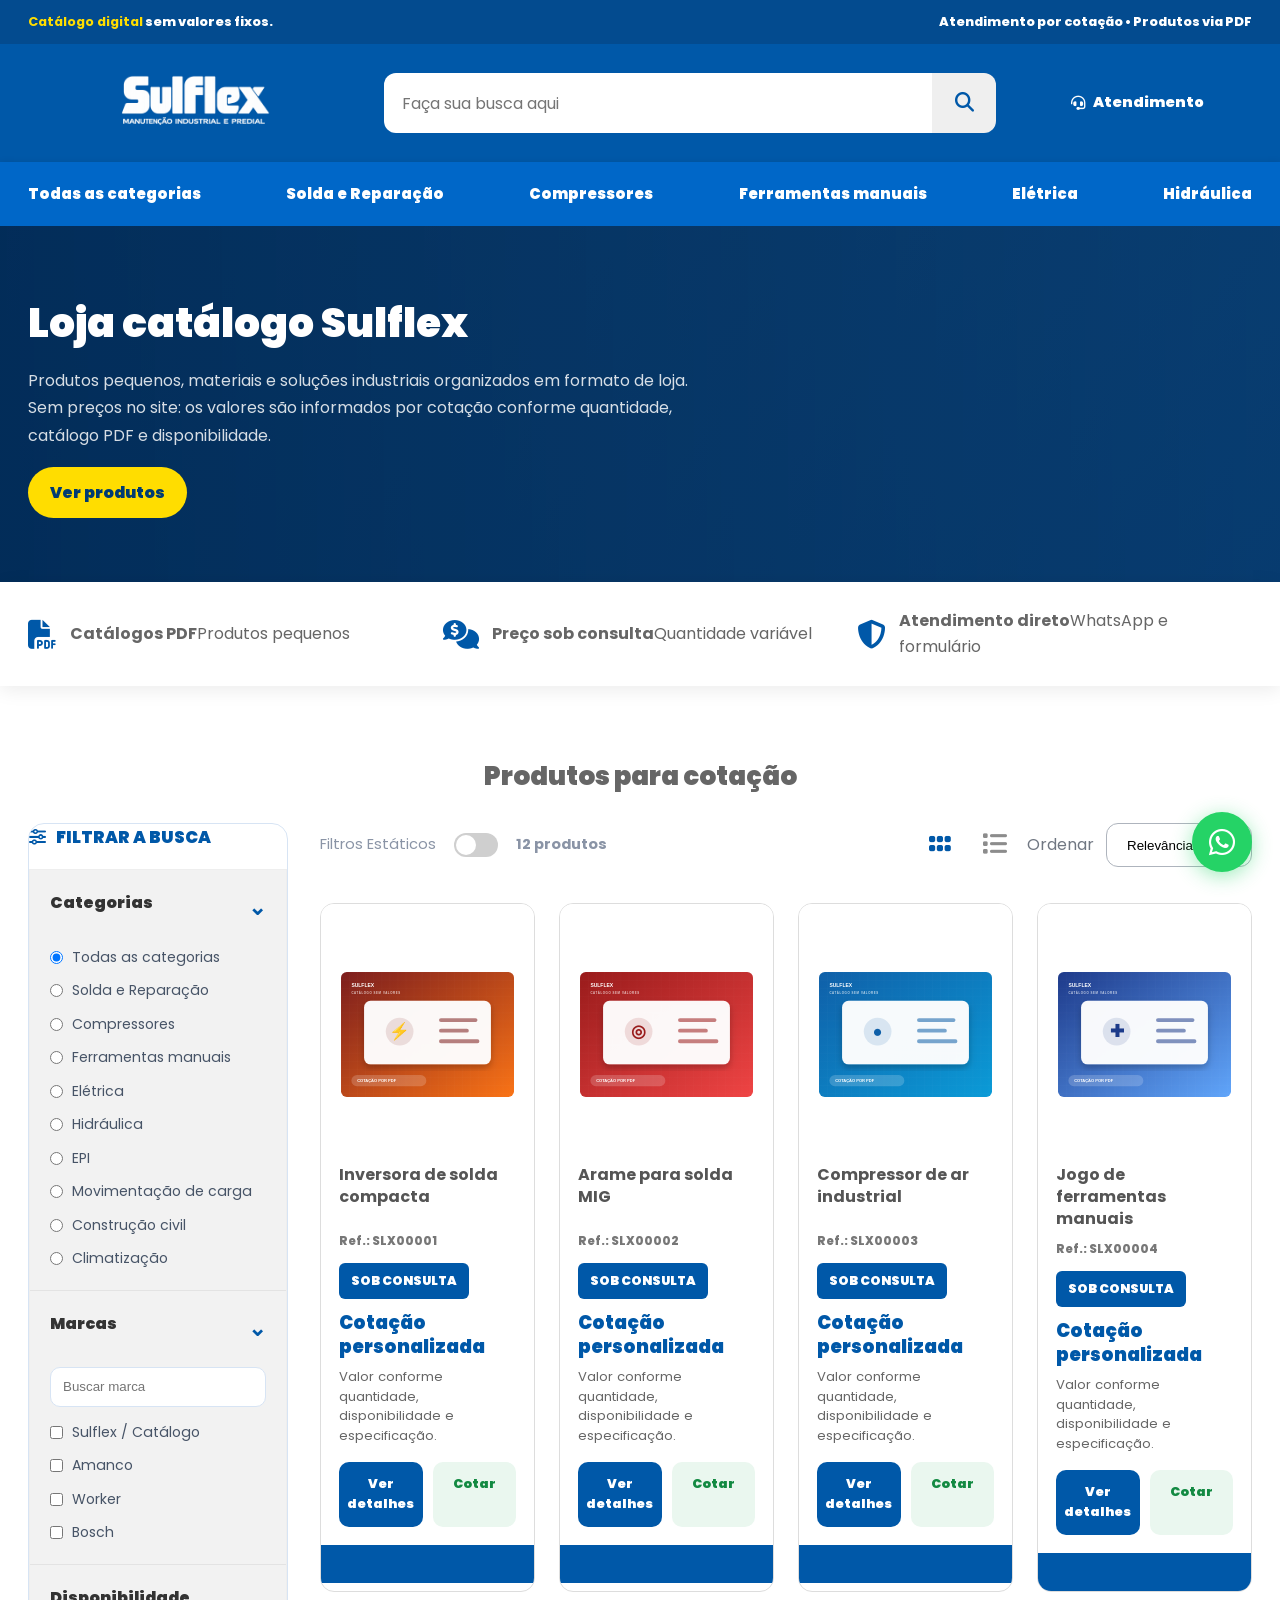
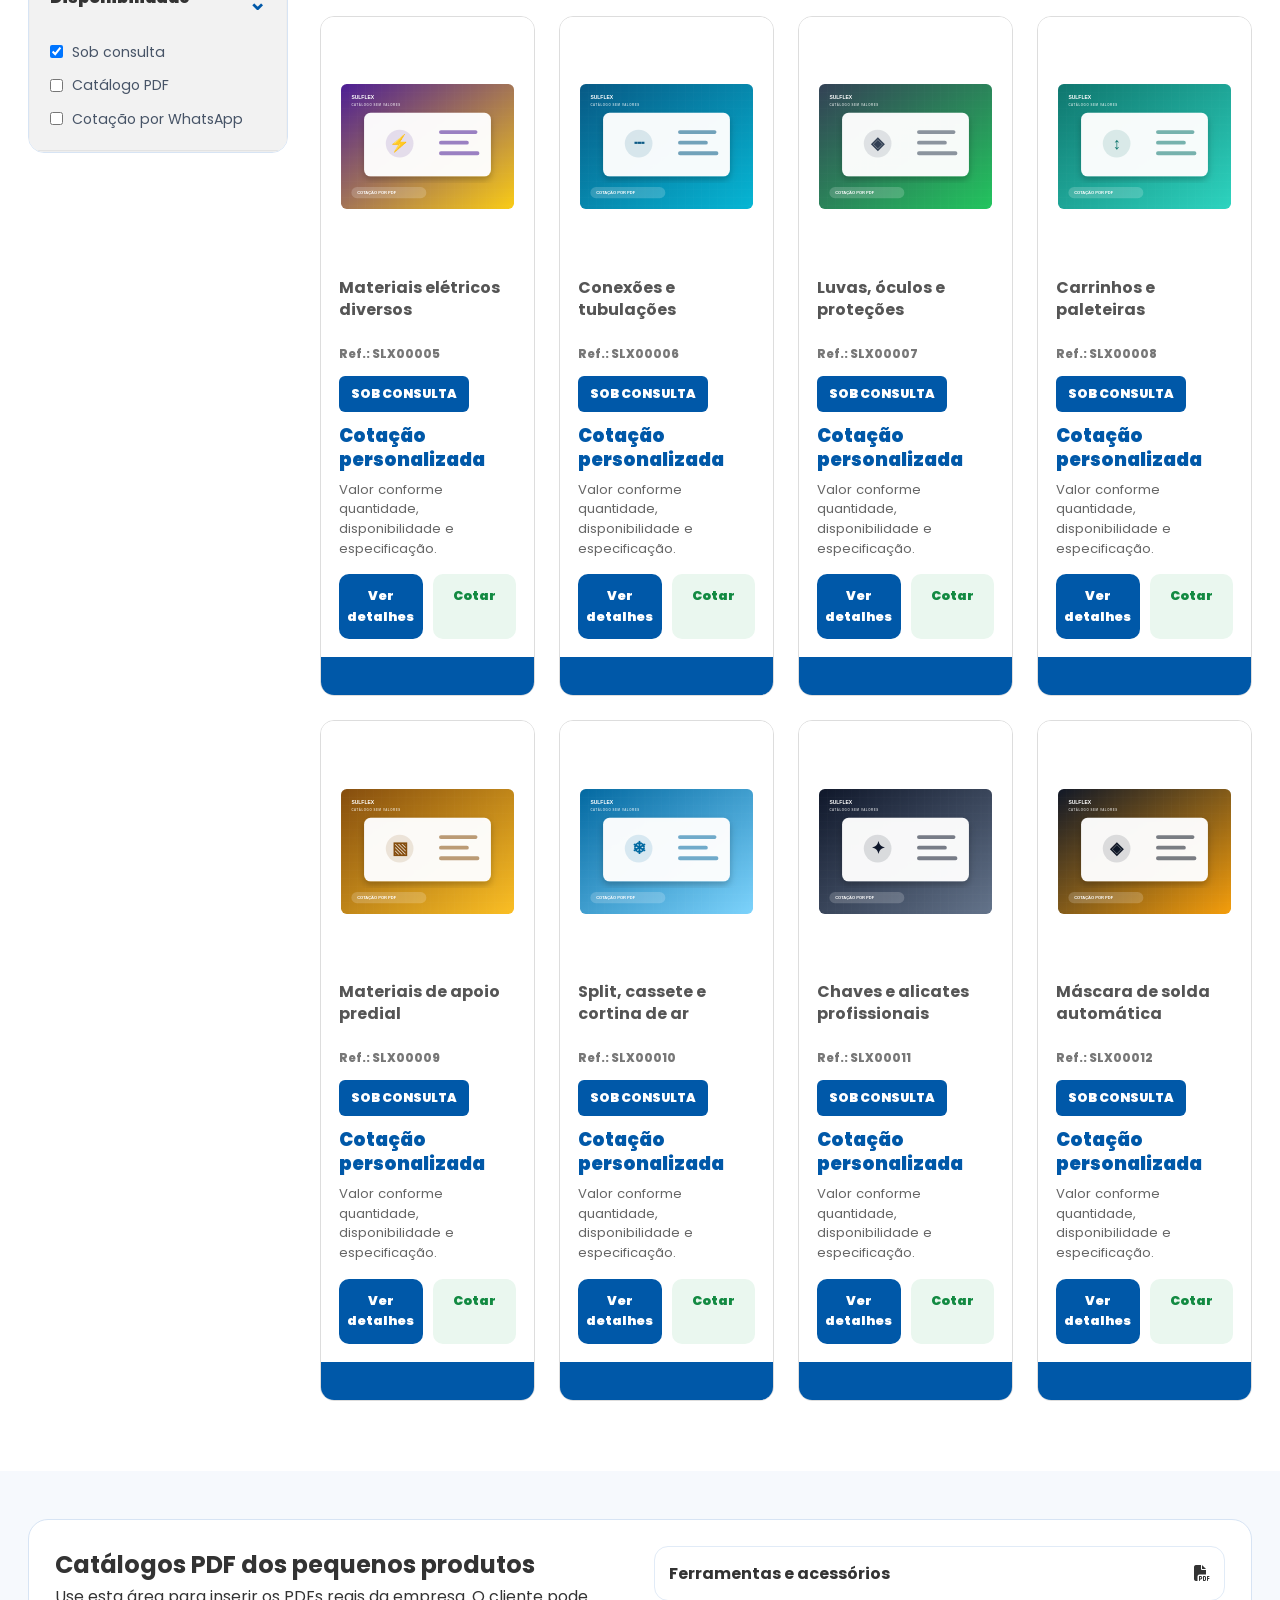
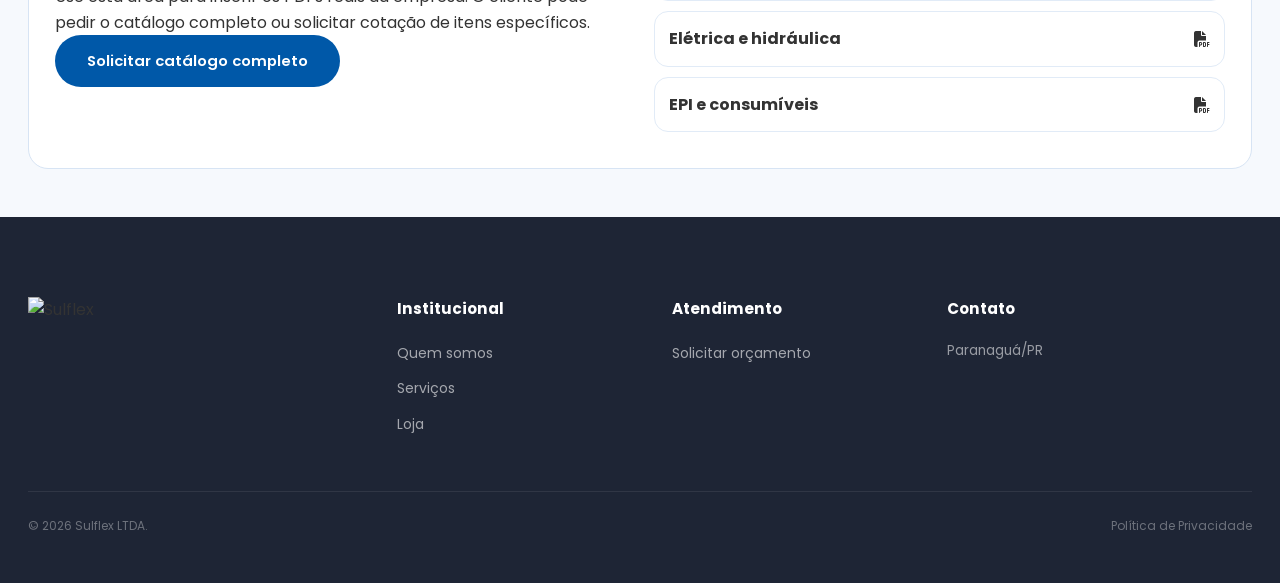
==== commit 9a5da4c4: "feat: update produto.html for improved layout and styling - Increased max-width for container and ad" ====
--- a/loja.html
+++ b/loja.html
@@ -1,36 +1,3 @@
 <!DOCTYPE html><html lang="pt-BR"><head><meta charset="UTF-8"><meta name="viewport" content="width=device-width,initial-scale=1.0"><title>Loja catálogo - Sulflex</title><link rel="stylesheet" href="css/styles.css"><link rel="stylesheet" href="https://cdnjs.cloudflare.com/ajax/libs/font-awesome/6.5.1/css/all.min.css"><style>
-:root{--blue:#0058a8;--blue2:#0067c8;--yellow:#ffdd00;--line:#d7e4f4;--soft:#f6f9fd;--text:#24324a}.container{max-width:1360px;width:100%;margin:0 auto;padding:0 24px}.fk-top{background:#034b8f;color:#fff}.fk-top .container{height:44px;display:flex;align-items:center;justify-content:space-between;font-size:.8rem;font-weight:800}.fk-top strong{color:var(--yellow)}.fk-header{background:var(--blue);color:#fff}.fk-header .container{height:98px;display:grid;grid-template-columns:260px 1fr 220px;gap:22px;align-items:center}.fk-logo{display:flex;align-items:center}.fk-logo img{width:240px;max-height:86px;object-fit:contain}.fk-search{height:56px;display:flex}.fk-search input{flex:1;border:0;border-radius:12px 0 0 12px;padding:0 18px;font-family:Poppins,sans-serif;font-size:1rem}.fk-search button{width:64px;border:0;border-radius:0 12px 12px 0;color:var(--blue);font-size:1.2rem}.header-contact{display:flex;align-items:center;justify-content:center;gap:8px;font-weight:900;color:#fff;font-size:.9rem}.fk-nav{background:var(--blue2);box-shadow:0 2px 8px rgba(0,0,0,.15)}.fk-nav .container{height:60px;display:flex;align-items:center;justify-content:space-between;gap:34px;overflow:auto}.fk-nav button,.fk-nav a{border:0;background:transparent;color:#fff;font-family:Poppins,sans-serif;font-weight:900;white-space:nowrap;cursor:pointer;font-size:.92rem}.hero{background:linear-gradient(90deg,rgba(0,45,92,.92),rgba(0,89,168,.55)),linear-gradient(135deg,#1f2937,#0f172a);color:#fff;padding:64px 0}.hero h1{font-size:2.55rem;margin:0 0 12px;font-weight:900}.hero p{max-width:680px;color:rgba(255,255,255,.84);line-height:1.7}.hero a{display:inline-flex;margin-top:18px;background:var(--yellow);color:#003b73;border-radius:999px;padding:13px 22px;font-weight:900}.benefits{background:#fff;box-shadow:0 4px 18px rgba(0,0,0,.08)}.benefits .container{display:grid;grid-template-columns:repeat(3,1fr);gap:20px;padding-top:26px;padding-bottom:26px}.benefit{display:flex;align-items:center;gap:13px;color:#666}.benefit i{font-size:1.8rem;color:var(--blue)}.benefit strong{display:block}.catalog{padding:34px 0 70px}.section-title{text-align:center;color:#666;font-size:1.62rem;margin:36px 0 26px;font-weight:900}.layout{display:grid;grid-template-columns:260px minmax(0,1fr);gap:28px;align-items:start}.side{width:260px;border:1px solid var(--line);border-radius:16px;background:#fff;height:max-content;position:sticky;top:20px;overflow:hidden}.filter-title{display:flex;align-items:center;gap:10px;color:var(--blue);font-weight:900;text-transform:uppercase;margin:0;padding:0 0 18px;font-size:1.05rem}.filter-block{background:#f2f2f2;border:1px solid #eee}.filter-section{border-bottom:1px solid #e3e3e3}.filter-section summary{list-style:none;cursor:pointer;padding:20px;font-weight:900;color:#333;display:flex;justify-content:space-between}.filter-section summary::-webkit-details-marker{display:none}.filter-section summary:after{content:'⌄';font-size:1.4rem;color:var(--blue)}.filter-options{padding:0 20px 20px;display:grid;gap:11px}.filter-options label{display:flex;align-items:center;gap:9px;color:#475467;font-size:.88rem;cursor:pointer}.filter-options input{accent-color:var(--blue)}.filter-search{padding:0 20px 14px}.filter-search input{width:100%;height:40px;border:1px solid #d7e4f4;border-radius:10px;padding:0 12px;font-family:Poppins,sans-serif;background:#fff}.filter-toolbar{display:flex;align-items:center;justify-content:space-between;gap:18px;margin:0 0 24px}.filter-left-status{display:flex;align-items:center;gap:18px;color:#8a94a6;font-size:.92rem}.static-switch{width:44px;height:24px;border-radius:999px;background:#cfcfcf;position:relative}.static-switch:before{content:'';width:20px;height:20px;background:#fff;border-radius:50%;position:absolute;left:2px;top:2px}.filter-actions{display:flex;align-items:center;gap:12px;color:#707782}.view-btn{width:42px;height:42px;border:0;background:transparent;border-radius:8px;color:#8c8c8c;font-size:1.55rem;cursor:pointer}.view-btn.active{color:var(--blue)}.sort-select{height:44px;border:1.5px solid #aeb4bd;border-radius:12px;padding:0 42px 0 16px;font-family:Poppins,sans-serif;color:#475467;background:#fff}.active-chips{display:flex;gap:8px;flex-wrap:wrap;margin:-8px 0 20px}.chip{background:#eaf3ff;color:var(--blue);border:1px solid #c8def5;border-radius:999px;padding:6px 10px;font-size:.75rem;font-weight:800;display:flex;gap:6px}.chip button{border:0;background:transparent;color:var(--blue);font-weight:900;cursor:pointer}.grid{display:grid;grid-template-columns:repeat(4,minmax(0,1fr));gap:18px}.grid.list-view{grid-template-columns:1fr!important}.grid.list-view .card{display:grid;grid-template-columns:240px 1fr}.grid.list-view .card-img{height:185px}.card{border:1px solid #ddd;border-radius:12px;background:#fff;overflow:hidden;transition:.25s}.card:hover{box-shadow:0 12px 28px rgba(0,0,0,.12);transform:translateY(-3px)}.card-img{height:205px;display:flex;align-items:center;justify-content:center;padding:16px;background:#fff}.card-img img{max-width:100%;max-height:100%;object-fit:contain}.card-body{padding:0 14px 16px}.card h3{font-size:.9rem;color:#555;line-height:1.35;min-height:50px;margin:0 0 10px}.ref{font-size:.68rem;color:#777;font-weight:800;margin-bottom:9px}.tag{display:inline-block;background:var(--blue);color:#fff;border-radius:6px;padding:7px 9px;font-size:.72rem;font-weight:900;margin-bottom:10px}.consult{color:var(--blue);font-size:1rem;font-weight:900;line-height:1.25;margin-bottom:4px}.note{font-size:.74rem;color:#666;line-height:1.45}.actions{display:grid;grid-template-columns:1fr 1fr;gap:8px;margin-top:14px}.actions a{border-radius:9px;padding:10px 6px;font-weight:900;font-size:.72rem;text-align:center}.details{background:var(--blue);color:#fff}.quote{background:#eaf7ef;color:#138a42}.bluebar{height:32px;background:var(--blue);margin:16px -14px -16px}.empty{display:none;text-align:center;padding:60px;color:#777}.empty.show{display:block}.pdfs{background:#f6f9fd;padding:48px 0}.pdfbox{display:grid;grid-template-columns:1fr 1fr;gap:28px;background:#fff;border:1px solid var(--line);border-radius:20px;padding:26px}.pdfitem{display:flex;align-items:center;justify-content:space-between;border:1px solid #e1ebf7;border-radius:14px;padding:14px;margin-bottom:10px}.footer-logo-img{max-width:260px;height:auto}.whatsapp-float{z-index:60}@media(max-width:1199px){.grid{grid-template-columns:repeat(3,minmax(0,1fr))}.layout{grid-template-columns:245px minmax(0,1fr)}.side{width:245px}.fk-header .container{grid-template-columns:230px 1fr 180px}}@media(max-width:900px){.container{padding:0 18px}.fk-header .container,.layout,.pdfbox,.benefits .container{grid-template-columns:1fr}.fk-header .container{height:auto;padding-top:18px;padding-bottom:18px}.side{width:100%;position:static}.grid{grid-template-columns:repeat(2,minmax(0,1fr))}.fk-nav .container{justify-content:flex-start}.header-contact{justify-content:flex-start}}@media(max-width:620px){.grid{grid-template-columns:1fr}.hero{padding:44px 0}.hero h1{font-size:1.9rem}.filter-toolbar{flex-direction:column;align-items:flex-start}.filter-actions{width:100%;justify-content:space-between}}
-
-/* ===== ajuste solicitado: logo maior e cards maiores ===== */
-@media(min-width:1200px){
-  .container{max-width:1480px!important;padding-left:28px!important;padding-right:28px!important}
-  .fk-header .container{height:118px!important;grid-template-columns:330px 1fr 230px!important;gap:26px!important}
-  .fk-logo img{width:315px!important;max-height:108px!important;object-fit:contain!important}
-  .fk-search{height:60px!important}
-  .fk-nav .container{height:64px!important}
-  .layout{grid-template-columns:260px minmax(0,1fr)!important;gap:32px!important}
-  .grid{grid-template-columns:repeat(4,minmax(0,1fr))!important;gap:24px!important}
-  .card{border-radius:14px!important}
-  .card-img{height:245px!important;padding:20px!important}
-  .card-body{padding:0 18px 18px!important}
-  .card h3{font-size:1rem!important;line-height:1.38!important;min-height:58px!important}
-  .ref{font-size:.74rem!important;margin-bottom:12px!important}
-  .tag{font-size:.78rem!important;padding:8px 12px!important;margin-bottom:12px!important}
-  .consult{font-size:1.15rem!important;line-height:1.3!important;margin-bottom:8px!important}
-  .note{font-size:.82rem!important;line-height:1.5!important}
-  .actions{gap:10px!important;margin-top:16px!important}
-  .actions a{font-size:.8rem!important;padding:12px 8px!important;border-radius:10px!important}
-  .bluebar{height:38px!important;margin:18px -18px -18px!important}
-}
-@media(min-width:1500px){
-  .container{max-width:1540px!important}
-  .fk-logo img{width:340px!important;max-height:112px!important}
-  .card-img{height:260px!important}
-  .grid{gap:26px!important}
-}
-@media(max-width:1199px) and (min-width:901px){
-  .fk-logo img{width:260px!important;max-height:92px!important}
-  .card-img{height:225px!important}
-  .card h3{font-size:.96rem!important}
-}
-</style></head><body><div class="fk-top"><div class="container"><div><strong>Catálogo digital</strong> sem valores fixos.</div><div>Atendimento por cotação • Produtos via PDF</div></div></div><header class="fk-header"><div class="container"><a class="fk-logo" href="index.html"><img src="img/logobrancasulflex.png" alt="Sulflex"></a><div class="fk-search"><input id="search" placeholder="Faça sua busca aqui"><button id="searchBtn"><i class="fa-solid fa-magnifying-glass"></i></button></div><a class="header-contact" href="contato.html"><i class="fa-solid fa-headset"></i> Atendimento</a></div></header><nav class="fk-nav"><div class="container"><button data-filter="todos">Todas as categorias</button><button data-filter="solda">Solda e Reparação</button><button data-filter="compressores">Compressores</button><button data-filter="ferramentas">Ferramentas manuais</button><button data-filter="eletrica">Elétrica</button><button data-filter="hidraulica">Hidráulica</button></div></nav><section class="hero"><div class="container"><h1>Loja catálogo Sulflex</h1><p>Produtos pequenos, materiais e soluções industriais organizados em formato de loja. Sem preços no site: os valores são informados por cotação conforme quantidade, catálogo PDF e disponibilidade.</p><a href="#produtos">Ver produtos</a></div></section><section class="benefits"><div class="container"><div class="benefit"><i class="fa-solid fa-file-pdf"></i><div><strong>Catálogos PDF</strong><span>Produtos pequenos</span></div></div><div class="benefit"><i class="fa-solid fa-comments-dollar"></i><div><strong>Preço sob consulta</strong><span>Quantidade variável</span></div></div><div class="benefit"><i class="fa-solid fa-shield-halved"></i><div><strong>Atendimento direto</strong><span>WhatsApp e formulário</span></div></div></div></section><main><section class="catalog" id="produtos"><div class="container"><h2 class="section-title">Produtos para cotação</h2><div class="layout"><aside class="side"><div class="filter-title"><i class="fa-solid fa-sliders"></i> Filtrar a busca</div><div class="filter-block"><details class="filter-section" open><summary>Categorias</summary><div class="filter-options"><label><input type="radio" name="catFilter" value="todos" checked> Todas as categorias</label><label><input type="radio" name="catFilter" value="solda" > Solda e Reparação</label><label><input type="radio" name="catFilter" value="compressores" > Compressores</label><label><input type="radio" name="catFilter" value="ferramentas" > Ferramentas manuais</label><label><input type="radio" name="catFilter" value="eletrica" > Elétrica</label><label><input type="radio" name="catFilter" value="hidraulica" > Hidráulica</label><label><input type="radio" name="catFilter" value="epi" > EPI</label><label><input type="radio" name="catFilter" value="movimentacao" > Movimentação de carga</label><label><input type="radio" name="catFilter" value="construcao" > Construção civil</label><label><input type="radio" name="catFilter" value="climatizacao" > Climatização</label></div></details><details class="filter-section" open><summary>Marcas</summary><div class="filter-search"><input id="brandSearch" placeholder="Buscar marca"></div><div class="filter-options"><label><input type="checkbox" name="brandFilter" value="sulflex"> Sulflex / Catálogo</label><label><input type="checkbox" name="brandFilter" value="amanco"> Amanco</label><label><input type="checkbox" name="brandFilter" value="worker"> Worker</label><label><input type="checkbox" name="brandFilter" value="bosch"> Bosch</label></div></details><details class="filter-section" open><summary>Disponibilidade</summary><div class="filter-options"><label><input type="checkbox" name="statusFilter" value="consulta" checked> Sob consulta</label><label><input type="checkbox" name="statusFilter" value="pdf"> Catálogo PDF</label><label><input type="checkbox" name="statusFilter" value="whatsapp"> Cotação por WhatsApp</label></div></details></div></aside><div><div class="filter-toolbar"><div class="filter-left-status"><span>Filtros Estáticos</span><span class="static-switch"></span><strong id="resultCount">0 produtos</strong></div><div class="filter-actions"><button class="view-btn active" id="gridView"><i class="fa-solid fa-grip"></i></button><button class="view-btn" id="listView"><i class="fa-solid fa-list"></i></button><label>Ordenar</label><select class="sort-select" id="sortSelect"><option value="relevancia">Relevância</option><option value="az">Nome A-Z</option><option value="za">Nome Z-A</option><option value="categoria">Categoria</option></select></div></div><div class="active-chips" id="activeChips"></div><div class="grid" id="grid"><article class="card" data-cat="solda" data-search="solda e reparação inversora de solda compacta equipamento para pequenos reparos, manutenção e uso profissional leve. solda reparação catálogo pdf" data-brand="sulflex" data-status="consulta pdf whatsapp" data-type="industrial predial pequenos"><div class="card-img"><img src="img/loja/solda-inversora.svg" alt="Inversora de solda compacta"></div><div class="card-body"><h3>Inversora de solda compacta</h3><div class="ref">Ref.: SLX00001</div><span class="tag">SOB CONSULTA</span><div class="consult">Cotação personalizada</div><div class="note">Valor conforme quantidade, disponibilidade e especificação.</div><div class="actions"><a class="details" href="produto.html?id=inversora-de-solda-compacta">Ver detalhes</a><a class="quote" href="https://wa.me/5541992054369" target="_blank">Cotar</a></div><div class="bluebar"></div></div></article><article class="card" data-cat="solda" data-search="solda e reparação arame para solda mig consumível para processos de soldagem conforme bitola e aplicação. consumível quantidade variável cotação" data-brand="sulflex" data-status="consulta pdf whatsapp" data-type="industrial predial pequenos"><div class="card-img"><img src="img/loja/arame-solda.svg" alt="Arame para solda MIG"></div><div class="card-body"><h3>Arame para solda MIG</h3><div class="ref">Ref.: SLX00002</div><span class="tag">SOB CONSULTA</span><div class="consult">Cotação personalizada</div><div class="note">Valor conforme quantidade, disponibilidade e especificação.</div><div class="actions"><a class="details" href="produto.html?id=arame-para-solda-mig">Ver detalhes</a><a class="quote" href="https://wa.me/5541992054369" target="_blank">Cotar</a></div><div class="bluebar"></div></div></article><article class="card" data-cat="compressores" data-search="compressores compressor de ar industrial linha de compressores para oficina, manutenção e apoio operacional. pneumático oficina demanda" data-brand="sulflex" data-status="consulta pdf whatsapp" data-type="industrial predial pequenos"><div class="card-img"><img src="img/loja/compressor-industrial.svg" alt="Compressor de ar industrial"></div><div class="card-body"><h3>Compressor de ar industrial</h3><div class="ref">Ref.: SLX00003</div><span class="tag">SOB CONSULTA</span><div class="consult">Cotação personalizada</div><div class="note">Valor conforme quantidade, disponibilidade e especificação.</div><div class="actions"><a class="details" href="produto.html?id=compressor-de-ar-industrial">Ver detalhes</a><a class="quote" href="https://wa.me/5541992054369" target="_blank">Cotar</a></div><div class="bluebar"></div></div></article><article class="card" data-cat="ferramentas" data-search="ferramentas manuais jogo de ferramentas manuais ferramentas para manutenção predial, ajustes e montagem. manual manutenção kit" data-brand="sulflex" data-status="consulta pdf whatsapp" data-type="industrial predial pequenos"><div class="card-img"><img src="img/loja/ferramentas-kit.svg" alt="Jogo de ferramentas manuais"></div><div class="card-body"><h3>Jogo de ferramentas manuais</h3><div class="ref">Ref.: SLX00004</div><span class="tag">SOB CONSULTA</span><div class="consult">Cotação personalizada</div><div class="note">Valor conforme quantidade, disponibilidade e especificação.</div><div class="actions"><a class="details" href="produto.html?id=jogo-de-ferramentas-manuais">Ver detalhes</a><a class="quote" href="https://wa.me/5541992054369" target="_blank">Cotar</a></div><div class="bluebar"></div></div></article><article class="card" data-cat="eletrica" data-search="elétrica materiais elétricos diversos tomadas, conectores, cabos, disjuntores e itens conforme necessidade. elétrica pequenos itens cotação" data-brand="sulflex" data-status="consulta pdf whatsapp" data-type="industrial predial pequenos"><div class="card-img"><img src="img/loja/materiais-eletricos.svg" alt="Materiais elétricos diversos"></div><div class="card-body"><h3>Materiais elétricos diversos</h3><div class="ref">Ref.: SLX00005</div><span class="tag">SOB CONSULTA</span><div class="consult">Cotação personalizada</div><div class="note">Valor conforme quantidade, disponibilidade e especificação.</div><div class="actions"><a class="details" href="produto.html?id=materiais-eletricos-diversos">Ver detalhes</a><a class="quote" href="https://wa.me/5541992054369" target="_blank">Cotar</a></div><div class="bluebar"></div></div></article><article class="card" data-cat="hidraulica" data-search="hidráulica conexões e tubulações itens hidráulicos pequenos para reparos, manutenção e instalação. conexões tubos reparo" data-brand="sulflex" data-status="consulta pdf whatsapp" data-type="industrial predial pequenos"><div class="card-img"><img src="img/loja/conexoes-hidraulicas.svg" alt="Conexões e tubulações"></div><div class="card-body"><h3>Conexões e tubulações</h3><div class="ref">Ref.: SLX00006</div><span class="tag">SOB CONSULTA</span><div class="consult">Cotação personalizada</div><div class="note">Valor conforme quantidade, disponibilidade e especificação.</div><div class="actions"><a class="details" href="produto.html?id=conexoes-e-tubulacoes">Ver detalhes</a><a class="quote" href="https://wa.me/5541992054369" target="_blank">Cotar</a></div><div class="bluebar"></div></div></article><article class="card" data-cat="epi" data-search="epi luvas, óculos e proteções produtos de segurança para operação, manutenção e serviços gerais. segurança epi catálogo" data-brand="sulflex" data-status="consulta pdf whatsapp" data-type="industrial predial pequenos"><div class="card-img"><img src="img/loja/epi-kit.svg" alt="Luvas, óculos e proteções"></div><div class="card-body"><h3>Luvas, óculos e proteções</h3><div class="ref">Ref.: SLX00007</div><span class="tag">SOB CONSULTA</span><div class="consult">Cotação personalizada</div><div class="note">Valor conforme quantidade, disponibilidade e especificação.</div><div class="actions"><a class="details" href="produto.html?id=luvas-oculos-e-protecoes">Ver detalhes</a><a class="quote" href="https://wa.me/5541992054369" target="_blank">Cotar</a></div><div class="bluebar"></div></div></article><article class="card" data-cat="movimentacao" data-search="movimentação carrinhos e paleteiras itens para movimentação e apoio em pequenas cargas. carga operação sob consulta" data-brand="sulflex" data-status="consulta pdf whatsapp" data-type="industrial predial pequenos"><div class="card-img"><img src="img/loja/paleteira.svg" alt="Carrinhos e paleteiras"></div><div class="card-body"><h3>Carrinhos e paleteiras</h3><div class="ref">Ref.: SLX00008</div><span class="tag">SOB CONSULTA</span><div class="consult">Cotação personalizada</div><div class="note">Valor conforme quantidade, disponibilidade e especificação.</div><div class="actions"><a class="details" href="produto.html?id=carrinhos-e-paleteiras">Ver detalhes</a><a class="quote" href="https://wa.me/5541992054369" target="_blank">Cotar</a></div><div class="bluebar"></div></div></article><article class="card" data-cat="construcao" data-search="construção civil materiais de apoio predial produtos para reparos, reformas e manutenção predial. predial reforma manutenção" data-brand="sulflex" data-status="consulta pdf whatsapp" data-type="industrial predial pequenos"><div class="card-img"><img src="img/loja/apoio-predial.svg" alt="Materiais de apoio predial"></div><div class="card-body"><h3>Materiais de apoio predial</h3><div class="ref">Ref.: SLX00009</div><span class="tag">SOB CONSULTA</span><div class="consult">Cotação personalizada</div><div class="note">Valor conforme quantidade, disponibilidade e especificação.</div><div class="actions"><a class="details" href="produto.html?id=materiais-de-apoio-predial">Ver detalhes</a><a class="quote" href="https://wa.me/5541992054369" target="_blank">Cotar</a></div><div class="bluebar"></div></div></article><article class="card" data-cat="climatizacao" data-search="climatização split, cassete e cortina de ar linha de climatização para ambientes internos e áreas comerciais. btu sob demanda instalação projeto" data-brand="sulflex" data-status="consulta pdf whatsapp" data-type="industrial predial pequenos"><div class="card-img"><img src="img/loja/climatizacao.svg" alt="Split, cassete e cortina de ar"></div><div class="card-body"><h3>Split, cassete e cortina de ar</h3><div class="ref">Ref.: SLX00010</div><span class="tag">SOB CONSULTA</span><div class="consult">Cotação personalizada</div><div class="note">Valor conforme quantidade, disponibilidade e especificação.</div><div class="actions"><a class="details" href="produto.html?id=split-cassete-e-cortina-de-ar">Ver detalhes</a><a class="quote" href="https://wa.me/5541992054369" target="_blank">Cotar</a></div><div class="bluebar"></div></div></article><article class="card" data-cat="ferramentas" data-search="ferramentas manuais chaves e alicates profissionais itens pequenos de catálogo pdf para uso diário em manutenção. pequenos produtos pdf oficina" data-brand="sulflex" data-status="consulta pdf whatsapp" data-type="industrial predial pequenos"><div class="card-img"><img src="img/loja/chaves-alicates.svg" alt="Chaves e alicates profissionais"></div><div class="card-body"><h3>Chaves e alicates profissionais</h3><div class="ref">Ref.: SLX00011</div><span class="tag">SOB CONSULTA</span><div class="consult">Cotação personalizada</div><div class="note">Valor conforme quantidade, disponibilidade e especificação.</div><div class="actions"><a class="details" href="produto.html?id=chaves-e-alicates-profissionais">Ver detalhes</a><a class="quote" href="https://wa.me/5541992054369" target="_blank">Cotar</a></div><div class="bluebar"></div></div></article><article class="card" data-cat="solda" data-search="solda e reparação máscara de solda automática proteção visual para serviços de solda e reparação. epi solda profissional" data-brand="sulflex" data-status="consulta pdf whatsapp" data-type="industrial predial pequenos"><div class="card-img"><img src="img/loja/mascara-solda.svg" alt="Máscara de solda automática"></div><div class="card-body"><h3>Máscara de solda automática</h3><div class="ref">Ref.: SLX00012</div><span class="tag">SOB CONSULTA</span><div class="consult">Cotação personalizada</div><div class="note">Valor conforme quantidade, disponibilidade e especificação.</div><div class="actions"><a class="details" href="produto.html?id=mascara-de-solda-automatica">Ver detalhes</a><a class="quote" href="https://wa.me/5541992054369" target="_blank">Cotar</a></div><div class="bluebar"></div></div></article></div><div id="empty" class="empty">Nenhum produto encontrado.</div></div></div></div></section><section class="pdfs"><div class="container"><div class="pdfbox"><div><h2>Catálogos PDF dos pequenos produtos</h2><p>Use esta área para inserir os PDFs reais da empresa. O cliente pode pedir o catálogo completo ou solicitar cotação de itens específicos.</p><a class="btn btn-blue" href="contato.html">Solicitar catálogo completo</a></div><div><div class="pdfitem"><strong>Ferramentas e acessórios</strong><i class="fa-solid fa-file-pdf"></i></div><div class="pdfitem"><strong>Elétrica e hidráulica</strong><i class="fa-solid fa-file-pdf"></i></div><div class="pdfitem"><strong>EPI e consumíveis</strong><i class="fa-solid fa-file-pdf"></i></div></div></div></div></section></main><footer class="footer"><div class="container"><div class="footer-grid"><div class="footer-brand"><img src="img/logobrancasulflex.png" alt="Sulflex" class="footer-logo-img"></div><div class="footer-col"><h4>Institucional</h4><ul><li><a href="quem-somos.html">Quem somos</a></li><li><a href="servicos.html">Serviços</a></li><li><a href="loja.html">Loja</a></li></ul></div><div class="footer-col"><h4>Atendimento</h4><ul><li><a href="contato.html">Solicitar orçamento</a></li></ul></div><div class="footer-col"><h4>Contato</h4><p style="color:rgba(255,255,255,.55);font-size:.85rem">Paranaguá/PR</p></div></div><div class="footer-bottom"><p>© 2026 Sulflex LTDA.</p><a href="#">Política de Privacidade</a></div></div></footer><script src="js/main.js"></script><script>(function(){var cards=[].slice.call(document.querySelectorAll('.card')),filters=[].slice.call(document.querySelectorAll('[data-filter]')),search=document.getElementById('search'),empty=document.getElementById('empty'),active='todos',grid=document.getElementById('grid'),count=document.getElementById('resultCount'),chips=document.getElementById('activeChips'),sort=document.getElementById('sortSelect');function checked(n){return [].slice.call(document.querySelectorAll('input[name="'+n+'"]:checked')).map(i=>i.value)}function currentCat(){var r=document.querySelector('input[name="catFilter"]:checked');return r?r.value:active}function chip(label,clear){var s=document.createElement('span');s.className='chip';s.innerHTML=label+' <button type="button">×</button>';s.querySelector('button').onclick=clear;chips.appendChild(s)}function renderChips(){chips.innerHTML='';var cat=currentCat();if(cat&&cat!=='todos')chip('Categoria: '+cat,function(){document.querySelector('input[name="catFilter"][value="todos"]').checked=true;run()});checked('brandFilter').forEach(v=>chip('Marca: '+v,function(){document.querySelector('input[name="brandFilter"][value="'+v+'"]').checked=false;run()}));var q=(search.value||'').trim();if(q)chip('Busca: '+q,function(){search.value='';run()})}function sortCards(list){var mode=sort.value;if(mode==='az')list.sort((a,b)=>a.querySelector('h3').textContent.localeCompare(b.querySelector('h3').textContent));if(mode==='za')list.sort((a,b)=>b.querySelector('h3').textContent.localeCompare(a.querySelector('h3').textContent));if(mode==='categoria')list.sort((a,b)=>(a.dataset.cat||'').localeCompare(b.dataset.cat||''));list.forEach(c=>grid.appendChild(c))}function run(){var q=(search.value||'').toLowerCase().trim(),cat=currentCat(),brands=checked('brandFilter'),status=checked('statusFilter'),visible=[];cards.forEach(function(c){var okCat=cat==='todos'||c.dataset.cat===cat,okSearch=!q||c.dataset.search.indexOf(q)>=0||c.textContent.toLowerCase().indexOf(q)>=0,okBrand=!brands.length||brands.some(b=>c.dataset.brand.includes(b)||c.textContent.toLowerCase().includes(b)),okStatus=!status.length||status.some(s=>c.dataset.status.includes(s)||c.textContent.toLowerCase().includes(s));if(okCat&&okSearch&&okBrand&&okStatus){c.style.display='block';visible.push(c)}else c.style.display='none';});sortCards(visible);count.textContent=visible.length+' produto'+(visible.length!==1?'s':'');empty.classList.toggle('show',visible.length===0);renderChips()}filters.forEach(b=>b.onclick=function(){filters.forEach(x=>x.classList.remove('active'));b.classList.add('active');active=b.dataset.filter;var r=document.querySelector('input[name="catFilter"][value="'+active+'"]');if(r)r.checked=true;run();document.getElementById('produtos').scrollIntoView({behavior:'smooth'})});document.querySelectorAll('input[name="catFilter"],input[name="brandFilter"],input[name="statusFilter"]').forEach(i=>i.addEventListener('change',run));document.getElementById('searchBtn').onclick=run;search.addEventListener('input',run);sort.addEventListener('change',run);gridView.onclick=function(){grid.classList.remove('list-view');gridView.classList.add('active');listView.classList.remove('active')};listView.onclick=function(){grid.classList.add('list-view');listView.classList.add('active');gridView.classList.remove('active')};brandSearch.addEventListener('input',function(){var q=brandSearch.value.toLowerCase();document.querySelectorAll('input[name="brandFilter"]').forEach(i=>i.closest('label').style.display=i.value.includes(q)||i.closest('label').textContent.toLowerCase().includes(q)?'flex':'none')});document.querySelectorAll('.quote').forEach(a=>a.onclick=function(e){var c=a.closest('.card');if(c){e.preventDefault();window.open('https://wa.me/5541992054369?text='+encodeURIComponent('Olá, gostaria de cotar: '+c.querySelector('h3').textContent.trim()),'_blank')}});run();})();</script><a href="https://wa.me/5541992054369" class="whatsapp-float" target="_blank" rel="noopener"><i class="fa-brands fa-whatsapp"></i><span class="wa-tooltip">Fale pelo WhatsApp</span></a></body></html>+:root{--blue:#0058a8;--blue2:#0067c8;--yellow:#ffdd00;--line:#d7e4f4}.container{max-width:1540px;width:100%;margin:0 auto;padding:0 28px}body{overflow-x:hidden}.fk-top{background:#034b8f;color:#fff}.fk-top .container{height:44px;display:flex;align-items:center;justify-content:space-between;font-size:.8rem;font-weight:800}.fk-top strong{color:var(--yellow)}.fk-header{background:var(--blue);color:#fff}.fk-header .container{height:118px;display:grid;grid-template-columns:330px 1fr 230px;gap:26px;align-items:center}.fk-logo{display:flex;align-items:center}.fk-logo img{width:340px;max-height:112px;object-fit:contain}.fk-search{height:60px;display:flex}.fk-search input{flex:1;border:0;border-radius:12px 0 0 12px;padding:0 18px;font-family:Poppins,sans-serif;font-size:1rem}.fk-search button{width:64px;border:0;border-radius:0 12px 12px 0;color:var(--blue);font-size:1.2rem}.header-contact{display:flex;align-items:center;justify-content:center;gap:8px;font-weight:900;color:#fff;font-size:.9rem}.fk-nav{background:var(--blue2);box-shadow:0 2px 8px rgba(0,0,0,.15)}.fk-nav .container{height:64px;display:flex;align-items:center;justify-content:space-between;gap:34px;overflow:auto}.fk-nav button{border:0;background:transparent;color:#fff;font-family:Poppins,sans-serif;font-weight:900;white-space:nowrap;cursor:pointer;font-size:.92rem}.hero{background:linear-gradient(90deg,rgba(0,45,92,.92),rgba(0,89,168,.55)),linear-gradient(135deg,#1f2937,#0f172a);color:#fff;padding:64px 0}.hero h1{font-size:2.55rem;margin:0 0 12px;font-weight:900}.hero p{max-width:680px;color:rgba(255,255,255,.84);line-height:1.7}.hero a{display:inline-flex;margin-top:18px;background:var(--yellow);color:#003b73;border-radius:999px;padding:13px 22px;font-weight:900}.benefits{background:#fff;box-shadow:0 4px 18px rgba(0,0,0,.08)}.benefits .container{display:grid;grid-template-columns:repeat(3,1fr);gap:20px;padding-top:26px;padding-bottom:26px}.benefit{display:flex;align-items:center;gap:13px;color:#666}.benefit i{font-size:1.8rem;color:var(--blue)}.catalog{padding:34px 0 70px}.section-title{text-align:center;color:#666;font-size:1.62rem;margin:36px 0 26px;font-weight:900}.layout{display:grid;grid-template-columns:260px minmax(0,1fr);gap:32px}.side{width:260px;border:1px solid var(--line);border-radius:16px;background:#fff;height:max-content;position:sticky;top:20px;overflow:hidden}.filter-title{display:flex;align-items:center;gap:10px;color:var(--blue);font-weight:900;text-transform:uppercase;margin:0;padding:0 0 18px;font-size:1.05rem}.filter-block{background:#f2f2f2;border:1px solid #eee}.filter-section{border-bottom:1px solid #e3e3e3}.filter-section summary{list-style:none;cursor:pointer;padding:20px;font-weight:900;color:#333;display:flex;justify-content:space-between}.filter-section summary::-webkit-details-marker{display:none}.filter-section summary:after{content:'⌄';font-size:1.4rem;color:var(--blue)}.filter-options{padding:0 20px 20px;display:grid;gap:11px}.filter-options label{display:flex;align-items:center;gap:9px;color:#475467;font-size:.88rem;cursor:pointer}.filter-search{padding:0 20px 14px}.filter-search input{width:100%;height:40px;border:1px solid #d7e4f4;border-radius:10px;padding:0 12px}.filter-toolbar{display:flex;align-items:center;justify-content:space-between;gap:18px;margin:0 0 24px}.filter-left-status{display:flex;align-items:center;gap:18px;color:#8a94a6;font-size:.92rem}.static-switch{width:44px;height:24px;border-radius:999px;background:#cfcfcf;position:relative}.static-switch:before{content:'';width:20px;height:20px;background:#fff;border-radius:50%;position:absolute;left:2px;top:2px}.filter-actions{display:flex;align-items:center;gap:12px;color:#707782}.view-btn{width:42px;height:42px;border:0;background:transparent;border-radius:8px;color:#8c8c8c;font-size:1.55rem}.view-btn.active{color:var(--blue)}.sort-select{height:44px;border:1.5px solid #aeb4bd;border-radius:12px;padding:0 42px 0 16px;background:#fff}.active-chips{display:flex;gap:8px;flex-wrap:wrap;margin:-8px 0 20px}.chip{background:#eaf3ff;color:var(--blue);border:1px solid #c8def5;border-radius:999px;padding:6px 10px;font-size:.75rem;font-weight:800}.chip button{border:0;background:transparent;color:var(--blue);font-weight:900}.grid{display:grid;grid-template-columns:repeat(4,minmax(0,1fr));gap:24px}.grid.list-view{grid-template-columns:1fr!important}.grid.list-view .card{display:grid;grid-template-columns:240px 1fr}.grid.list-view .card-img{height:185px}.card{border:1px solid #ddd;border-radius:14px;background:#fff;overflow:hidden;transition:.25s}.card:hover{box-shadow:0 12px 28px rgba(0,0,0,.12);transform:translateY(-3px)}.card-img{height:260px;display:flex;align-items:center;justify-content:center;padding:20px;background:#fff}.card-img img{max-width:100%;max-height:100%;object-fit:contain}.card-body{padding:0 18px 18px}.card h3{font-size:1rem;color:#555;line-height:1.38;min-height:58px;margin:0 0 10px}.ref{font-size:.74rem;color:#777;font-weight:800;margin-bottom:12px}.tag{display:inline-block;background:var(--blue);color:#fff;border-radius:6px;padding:8px 12px;font-size:.78rem;font-weight:900;margin-bottom:12px}.consult{color:var(--blue);font-size:1.15rem;font-weight:900;line-height:1.3;margin-bottom:8px}.note{font-size:.82rem;color:#666;line-height:1.5}.actions{display:grid;grid-template-columns:1fr 1fr;gap:10px;margin-top:16px}.actions a{border-radius:10px;padding:12px 8px;font-weight:900;font-size:.8rem;text-align:center}.details{background:var(--blue);color:#fff}.quote{background:#eaf7ef;color:#138a42}.bluebar{height:38px;background:var(--blue);margin:18px -18px -18px}.empty{display:none;text-align:center;padding:60px;color:#777}.empty.show{display:block}.pdfs{background:#f6f9fd;padding:48px 0}.pdfbox{display:grid;grid-template-columns:1fr 1fr;gap:28px;background:#fff;border:1px solid var(--line);border-radius:20px;padding:26px}.pdfitem{display:flex;align-items:center;justify-content:space-between;border:1px solid #e1ebf7;border-radius:14px;padding:14px;margin-bottom:10px}.footer-logo-img{max-width:260px;height:auto}.whatsapp-float{z-index:60}@media(max-width:1024px){.container{max-width:100%;padding:0 18px}.fk-top .container{height:auto;min-height:38px;gap:8px;flex-wrap:wrap;justify-content:center;text-align:center;font-size:.76rem;padding-top:8px;padding-bottom:8px}.fk-header .container{height:auto;grid-template-columns:1fr;gap:14px;padding-top:16px;padding-bottom:16px;text-align:center}.fk-logo{justify-content:center}.fk-logo img{width:min(310px,86vw);max-height:105px}.fk-search{width:100%;height:52px;max-width:720px;margin:0 auto}.header-contact{justify-content:center}.fk-nav .container{height:auto;min-height:56px;justify-content:flex-start;gap:18px;padding-top:12px;padding-bottom:12px}.hero{text-align:center;padding:42px 0}.hero h1{font-size:2rem}.hero p{margin:auto}.benefits .container{grid-template-columns:1fr;gap:14px}.benefit{border:1px solid #e5edf7;border-radius:14px;padding:14px}.layout{grid-template-columns:1fr;gap:22px}.side{width:100%;position:static}.filter-toolbar{flex-direction:column;align-items:stretch}.filter-left-status{justify-content:space-between}.filter-actions{display:grid;grid-template-columns:42px 42px 1fr}.filter-actions label{display:none}.sort-select{width:100%}.grid{grid-template-columns:repeat(2,minmax(0,1fr));gap:16px}.card-img{height:190px}.actions{grid-template-columns:1fr}.pdfbox{grid-template-columns:1fr}.footer-grid{grid-template-columns:1fr!important;text-align:center}.footer-logo-img{margin:auto;max-width:min(280px,80vw)}}@media(max-width:640px){.container{padding:0 14px}.fk-logo img{width:min(285px,90vw);max-height:96px}.hero{padding:34px 0}.hero h1{font-size:1.72rem}.grid{grid-template-columns:1fr}.card-img{height:230px}.card h3{min-height:auto}.actions{grid-template-columns:1fr 1fr}.grid.list-view .card{grid-template-columns:1fr}.grid.list-view .card-img{height:220px}.filter-block{border-radius:14px;overflow:hidden}}@media(max-width:420px){.actions{grid-template-columns:1fr}.card-img{height:205px}}
+</style></head><body><div class="fk-top"><div class="container"><div><strong>Catálogo digital</strong> sem valores fixos.</div><div>Atendimento por cotação • Produtos via PDF</div></div></div><header class="fk-header"><div class="container"><a class="fk-logo" href="index.html"><img src="img/logo-sulflex.png" alt="Sulflex"></a><div class="fk-search"><input id="search" placeholder="Faça sua busca aqui"><button id="searchBtn"><i class="fa-solid fa-magnifying-glass"></i></button></div><a class="header-contact" href="contato.html"><i class="fa-solid fa-headset"></i> Atendimento</a></div></header><nav class="fk-nav"><div class="container"><button data-filter="todos">Todas as categorias</button><button data-filter="solda">Solda e Reparação</button><button data-filter="compressores">Compressores</button><button data-filter="ferramentas">Ferramentas manuais</button><button data-filter="eletrica">Elétrica</button><button data-filter="hidraulica">Hidráulica</button></div></nav><section class="hero"><div class="container"><h1>Loja catálogo Sulflex</h1><p>Produtos pequenos, materiais e soluções industriais organizados em formato de loja. Sem preços no site: os valores são informados por cotação conforme quantidade, catálogo PDF e disponibilidade.</p><a href="#produtos">Ver produtos</a></div></section><section class="benefits"><div class="container"><div class="benefit"><i class="fa-solid fa-file-pdf"></i><div><strong>Catálogos PDF</strong><span>Produtos pequenos</span></div></div><div class="benefit"><i class="fa-solid fa-comments-dollar"></i><div><strong>Preço sob consulta</strong><span>Quantidade variável</span></div></div><div class="benefit"><i class="fa-solid fa-shield-halved"></i><div><strong>Atendimento direto</strong><span>WhatsApp e formulário</span></div></div></div></section><main><section class="catalog" id="produtos"><div class="container"><h2 class="section-title">Produtos para cotação</h2><div class="layout"><aside class="side"><div class="filter-title"><i class="fa-solid fa-sliders"></i> Filtrar a busca</div><div class="filter-block"><details class="filter-section" open><summary>Categorias</summary><div class="filter-options"><label><input type="radio" name="catFilter" value="todos" checked> Todas as categorias</label><label><input type="radio" name="catFilter" value="solda" > Solda e Reparação</label><label><input type="radio" name="catFilter" value="compressores" > Compressores</label><label><input type="radio" name="catFilter" value="ferramentas" > Ferramentas manuais</label><label><input type="radio" name="catFilter" value="eletrica" > Elétrica</label><label><input type="radio" name="catFilter" value="hidraulica" > Hidráulica</label><label><input type="radio" name="catFilter" value="epi" > EPI</label><label><input type="radio" name="catFilter" value="movimentacao" > Movimentação de carga</label><label><input type="radio" name="catFilter" value="construcao" > Construção civil</label><label><input type="radio" name="catFilter" value="climatizacao" > Climatização</label></div></details><details class="filter-section" open><summary>Marcas</summary><div class="filter-search"><input id="brandSearch" placeholder="Buscar marca"></div><div class="filter-options"><label><input type="checkbox" name="brandFilter" value="sulflex"> Sulflex / Catálogo</label><label><input type="checkbox" name="brandFilter" value="amanco"> Amanco</label><label><input type="checkbox" name="brandFilter" value="worker"> Worker</label><label><input type="checkbox" name="brandFilter" value="bosch"> Bosch</label></div></details><details class="filter-section" open><summary>Disponibilidade</summary><div class="filter-options"><label><input type="checkbox" name="statusFilter" value="consulta" checked> Sob consulta</label><label><input type="checkbox" name="statusFilter" value="pdf"> Catálogo PDF</label><label><input type="checkbox" name="statusFilter" value="whatsapp"> Cotação por WhatsApp</label></div></details></div></aside><div><div class="filter-toolbar"><div class="filter-left-status"><span>Filtros Estáticos</span><span class="static-switch"></span><strong id="resultCount">0 produtos</strong></div><div class="filter-actions"><button class="view-btn active" id="gridView"><i class="fa-solid fa-grip"></i></button><button class="view-btn" id="listView"><i class="fa-solid fa-list"></i></button><label>Ordenar</label><select class="sort-select" id="sortSelect"><option value="relevancia">Relevância</option><option value="az">Nome A-Z</option><option value="za">Nome Z-A</option><option value="categoria">Categoria</option></select></div></div><div class="active-chips" id="activeChips"></div><div class="grid" id="grid"><article class="card" data-cat="solda" data-search="solda e reparação inversora de solda compacta equipamento para pequenos reparos, manutenção e uso profissional leve." data-brand="sulflex" data-status="consulta pdf whatsapp"><div class="card-img"><img src="img/loja/solda-inversora.svg" alt="Inversora de solda compacta"></div><div class="card-body"><h3>Inversora de solda compacta</h3><div class="ref">Ref.: SLX00001</div><span class="tag">SOB CONSULTA</span><div class="consult">Cotação personalizada</div><div class="note">Valor conforme quantidade, disponibilidade e especificação.</div><div class="actions"><a class="details" href="produto.html?id=inversora-de-solda-compacta">Ver detalhes</a><a class="quote" href="https://wa.me/5541992054369" target="_blank">Cotar</a></div><div class="bluebar"></div></div></article><article class="card" data-cat="solda" data-search="solda e reparação arame para solda mig consumível para processos de soldagem conforme bitola e aplicação." data-brand="sulflex" data-status="consulta pdf whatsapp"><div class="card-img"><img src="img/loja/arame-solda.svg" alt="Arame para solda MIG"></div><div class="card-body"><h3>Arame para solda MIG</h3><div class="ref">Ref.: SLX00002</div><span class="tag">SOB CONSULTA</span><div class="consult">Cotação personalizada</div><div class="note">Valor conforme quantidade, disponibilidade e especificação.</div><div class="actions"><a class="details" href="produto.html?id=arame-para-solda-mig">Ver detalhes</a><a class="quote" href="https://wa.me/5541992054369" target="_blank">Cotar</a></div><div class="bluebar"></div></div></article><article class="card" data-cat="compressores" data-search="compressores compressor de ar industrial linha de compressores para oficina, manutenção e apoio operacional." data-brand="sulflex" data-status="consulta pdf whatsapp"><div class="card-img"><img src="img/loja/compressor-industrial.svg" alt="Compressor de ar industrial"></div><div class="card-body"><h3>Compressor de ar industrial</h3><div class="ref">Ref.: SLX00003</div><span class="tag">SOB CONSULTA</span><div class="consult">Cotação personalizada</div><div class="note">Valor conforme quantidade, disponibilidade e especificação.</div><div class="actions"><a class="details" href="produto.html?id=compressor-de-ar-industrial">Ver detalhes</a><a class="quote" href="https://wa.me/5541992054369" target="_blank">Cotar</a></div><div class="bluebar"></div></div></article><article class="card" data-cat="ferramentas" data-search="ferramentas manuais jogo de ferramentas manuais ferramentas para manutenção predial, ajustes e montagem." data-brand="sulflex" data-status="consulta pdf whatsapp"><div class="card-img"><img src="img/loja/ferramentas-kit.svg" alt="Jogo de ferramentas manuais"></div><div class="card-body"><h3>Jogo de ferramentas manuais</h3><div class="ref">Ref.: SLX00004</div><span class="tag">SOB CONSULTA</span><div class="consult">Cotação personalizada</div><div class="note">Valor conforme quantidade, disponibilidade e especificação.</div><div class="actions"><a class="details" href="produto.html?id=jogo-de-ferramentas-manuais">Ver detalhes</a><a class="quote" href="https://wa.me/5541992054369" target="_blank">Cotar</a></div><div class="bluebar"></div></div></article><article class="card" data-cat="eletrica" data-search="elétrica materiais elétricos diversos tomadas, conectores, cabos, disjuntores e itens conforme necessidade." data-brand="sulflex" data-status="consulta pdf whatsapp"><div class="card-img"><img src="img/loja/materiais-eletricos.svg" alt="Materiais elétricos diversos"></div><div class="card-body"><h3>Materiais elétricos diversos</h3><div class="ref">Ref.: SLX00005</div><span class="tag">SOB CONSULTA</span><div class="consult">Cotação personalizada</div><div class="note">Valor conforme quantidade, disponibilidade e especificação.</div><div class="actions"><a class="details" href="produto.html?id=materiais-eletricos-diversos">Ver detalhes</a><a class="quote" href="https://wa.me/5541992054369" target="_blank">Cotar</a></div><div class="bluebar"></div></div></article><article class="card" data-cat="hidraulica" data-search="hidráulica conexões e tubulações itens hidráulicos pequenos para reparos, manutenção e instalação." data-brand="sulflex" data-status="consulta pdf whatsapp"><div class="card-img"><img src="img/loja/conexoes-hidraulicas.svg" alt="Conexões e tubulações"></div><div class="card-body"><h3>Conexões e tubulações</h3><div class="ref">Ref.: SLX00006</div><span class="tag">SOB CONSULTA</span><div class="consult">Cotação personalizada</div><div class="note">Valor conforme quantidade, disponibilidade e especificação.</div><div class="actions"><a class="details" href="produto.html?id=conexoes-e-tubulacoes">Ver detalhes</a><a class="quote" href="https://wa.me/5541992054369" target="_blank">Cotar</a></div><div class="bluebar"></div></div></article><article class="card" data-cat="epi" data-search="epi luvas, óculos e proteções produtos de segurança para operação, manutenção e serviços gerais." data-brand="sulflex" data-status="consulta pdf whatsapp"><div class="card-img"><img src="img/loja/epi-kit.svg" alt="Luvas, óculos e proteções"></div><div class="card-body"><h3>Luvas, óculos e proteções</h3><div class="ref">Ref.: SLX00007</div><span class="tag">SOB CONSULTA</span><div class="consult">Cotação personalizada</div><div class="note">Valor conforme quantidade, disponibilidade e especificação.</div><div class="actions"><a class="details" href="produto.html?id=luvas-oculos-e-protecoes">Ver detalhes</a><a class="quote" href="https://wa.me/5541992054369" target="_blank">Cotar</a></div><div class="bluebar"></div></div></article><article class="card" data-cat="movimentacao" data-search="movimentação carrinhos e paleteiras itens para movimentação e apoio em pequenas cargas." data-brand="sulflex" data-status="consulta pdf whatsapp"><div class="card-img"><img src="img/loja/paleteira.svg" alt="Carrinhos e paleteiras"></div><div class="card-body"><h3>Carrinhos e paleteiras</h3><div class="ref">Ref.: SLX00008</div><span class="tag">SOB CONSULTA</span><div class="consult">Cotação personalizada</div><div class="note">Valor conforme quantidade, disponibilidade e especificação.</div><div class="actions"><a class="details" href="produto.html?id=carrinhos-e-paleteiras">Ver detalhes</a><a class="quote" href="https://wa.me/5541992054369" target="_blank">Cotar</a></div><div class="bluebar"></div></div></article><article class="card" data-cat="construcao" data-search="construção civil materiais de apoio predial produtos para reparos, reformas e manutenção predial." data-brand="sulflex" data-status="consulta pdf whatsapp"><div class="card-img"><img src="img/loja/apoio-predial.svg" alt="Materiais de apoio predial"></div><div class="card-body"><h3>Materiais de apoio predial</h3><div class="ref">Ref.: SLX00009</div><span class="tag">SOB CONSULTA</span><div class="consult">Cotação personalizada</div><div class="note">Valor conforme quantidade, disponibilidade e especificação.</div><div class="actions"><a class="details" href="produto.html?id=materiais-de-apoio-predial">Ver detalhes</a><a class="quote" href="https://wa.me/5541992054369" target="_blank">Cotar</a></div><div class="bluebar"></div></div></article><article class="card" data-cat="climatizacao" data-search="climatização split, cassete e cortina de ar linha de climatização para ambientes internos e áreas comerciais." data-brand="sulflex" data-status="consulta pdf whatsapp"><div class="card-img"><img src="img/loja/climatizacao.svg" alt="Split, cassete e cortina de ar"></div><div class="card-body"><h3>Split, cassete e cortina de ar</h3><div class="ref">Ref.: SLX00010</div><span class="tag">SOB CONSULTA</span><div class="consult">Cotação personalizada</div><div class="note">Valor conforme quantidade, disponibilidade e especificação.</div><div class="actions"><a class="details" href="produto.html?id=split-cassete-e-cortina-de-ar">Ver detalhes</a><a class="quote" href="https://wa.me/5541992054369" target="_blank">Cotar</a></div><div class="bluebar"></div></div></article><article class="card" data-cat="ferramentas" data-search="ferramentas manuais chaves e alicates profissionais itens pequenos de catálogo pdf para uso diário em manutenção." data-brand="sulflex" data-status="consulta pdf whatsapp"><div class="card-img"><img src="img/loja/chaves-alicates.svg" alt="Chaves e alicates profissionais"></div><div class="card-body"><h3>Chaves e alicates profissionais</h3><div class="ref">Ref.: SLX00011</div><span class="tag">SOB CONSULTA</span><div class="consult">Cotação personalizada</div><div class="note">Valor conforme quantidade, disponibilidade e especificação.</div><div class="actions"><a class="details" href="produto.html?id=chaves-e-alicates-profissionais">Ver detalhes</a><a class="quote" href="https://wa.me/5541992054369" target="_blank">Cotar</a></div><div class="bluebar"></div></div></article><article class="card" data-cat="solda" data-search="solda e reparação máscara de solda automática proteção visual para serviços de solda e reparação." data-brand="sulflex" data-status="consulta pdf whatsapp"><div class="card-img"><img src="img/loja/mascara-solda.svg" alt="Máscara de solda automática"></div><div class="card-body"><h3>Máscara de solda automática</h3><div class="ref">Ref.: SLX00012</div><span class="tag">SOB CONSULTA</span><div class="consult">Cotação personalizada</div><div class="note">Valor conforme quantidade, disponibilidade e especificação.</div><div class="actions"><a class="details" href="produto.html?id=mascara-de-solda-automatica">Ver detalhes</a><a class="quote" href="https://wa.me/5541992054369" target="_blank">Cotar</a></div><div class="bluebar"></div></div></article></div><div id="empty" class="empty">Nenhum produto encontrado.</div></div></div></div></section><section class="pdfs"><div class="container"><div class="pdfbox"><div><h2>Catálogos PDF dos pequenos produtos</h2><p>Use esta área para inserir os PDFs reais da empresa. O cliente pode pedir o catálogo completo ou solicitar cotação de itens específicos.</p><a class="btn btn-blue" href="contato.html">Solicitar catálogo completo</a></div><div><div class="pdfitem"><strong>Ferramentas e acessórios</strong><i class="fa-solid fa-file-pdf"></i></div><div class="pdfitem"><strong>Elétrica e hidráulica</strong><i class="fa-solid fa-file-pdf"></i></div><div class="pdfitem"><strong>EPI e consumíveis</strong><i class="fa-solid fa-file-pdf"></i></div></div></div></div></section></main><footer class="footer"><div class="container"><div class="footer-grid"><div class="footer-brand"><img src="img/logobrancasulflex.png" alt="Sulflex" class="footer-logo-img"></div><div class="footer-col"><h4>Institucional</h4><ul><li><a href="quem-somos.html">Quem somos</a></li><li><a href="servicos.html">Serviços</a></li><li><a href="loja.html">Loja</a></li></ul></div><div class="footer-col"><h4>Atendimento</h4><ul><li><a href="contato.html">Solicitar orçamento</a></li></ul></div><div class="footer-col"><h4>Contato</h4><p style="color:rgba(255,255,255,.55);font-size:.85rem">Paranaguá/PR</p></div></div><div class="footer-bottom"><p>© 2026 Sulflex LTDA.</p><a href="#">Política de Privacidade</a></div></div></footer><script src="js/main.js"></script><script>(function(){var cards=[].slice.call(document.querySelectorAll('.card')),filters=[].slice.call(document.querySelectorAll('[data-filter]')),search=document.getElementById('search'),empty=document.getElementById('empty'),active='todos',grid=document.getElementById('grid'),count=document.getElementById('resultCount'),chips=document.getElementById('activeChips'),sort=document.getElementById('sortSelect');function checked(n){return [].slice.call(document.querySelectorAll('input[name="'+n+'"]:checked')).map(i=>i.value)}function currentCat(){var r=document.querySelector('input[name="catFilter"]:checked');return r?r.value:active}function renderChips(){chips.innerHTML='';var cat=currentCat();if(cat&&cat!=='todos')chips.innerHTML+='<span class="chip">Categoria: '+cat+'</span>';var q=(search.value||'').trim();if(q)chips.innerHTML+='<span class="chip">Busca: '+q+'</span>'}function run(){var q=(search.value||'').toLowerCase().trim(),cat=currentCat(),brands=checked('brandFilter'),status=checked('statusFilter'),visible=[];cards.forEach(function(c){var okCat=cat==='todos'||c.dataset.cat===cat,okSearch=!q||c.dataset.search.indexOf(q)>=0||c.textContent.toLowerCase().indexOf(q)>=0,okBrand=!brands.length||brands.some(b=>c.dataset.brand.includes(b)||c.textContent.toLowerCase().includes(b)),okStatus=!status.length||status.some(s=>c.dataset.status.includes(s)||c.textContent.toLowerCase().includes(s));if(okCat&&okSearch&&okBrand&&okStatus){c.style.display='block';visible.push(c)}else c.style.display='none'});var mode=sort.value;if(mode==='az')visible.sort((a,b)=>a.querySelector('h3').textContent.localeCompare(b.querySelector('h3').textContent));if(mode==='za')visible.sort((a,b)=>b.querySelector('h3').textContent.localeCompare(a.querySelector('h3').textContent));if(mode==='categoria')visible.sort((a,b)=>(a.dataset.cat||'').localeCompare(b.dataset.cat||''));visible.forEach(c=>grid.appendChild(c));count.textContent=visible.length+' produto'+(visible.length!==1?'s':'');empty.classList.toggle('show',visible.length===0);renderChips()}filters.forEach(b=>b.onclick=function(){active=b.dataset.filter;var r=document.querySelector('input[name="catFilter"][value="'+active+'"]');if(r)r.checked=true;run();document.getElementById('produtos').scrollIntoView({behavior:'smooth'})});document.querySelectorAll('input[name="catFilter"],input[name="brandFilter"],input[name="statusFilter"]').forEach(i=>i.addEventListener('change',run));search.addEventListener('input',run);searchBtn.onclick=run;sort.addEventListener('change',run);gridView.onclick=function(){grid.classList.remove('list-view');gridView.classList.add('active');listView.classList.remove('active')};listView.onclick=function(){grid.classList.add('list-view');listView.classList.add('active');gridView.classList.remove('active')};document.querySelectorAll('.quote').forEach(a=>a.onclick=function(e){var c=a.closest('.card');if(c){e.preventDefault();window.open('https://wa.me/5541992054369?text='+encodeURIComponent('Olá, gostaria de cotar: '+c.querySelector('h3').textContent.trim()),'_blank')}});run();})();</script><a href="https://wa.me/5541992054369" class="whatsapp-float" target="_blank" rel="noopener"><i class="fa-brands fa-whatsapp"></i><span class="wa-tooltip">Fale pelo WhatsApp</span></a></body></html>
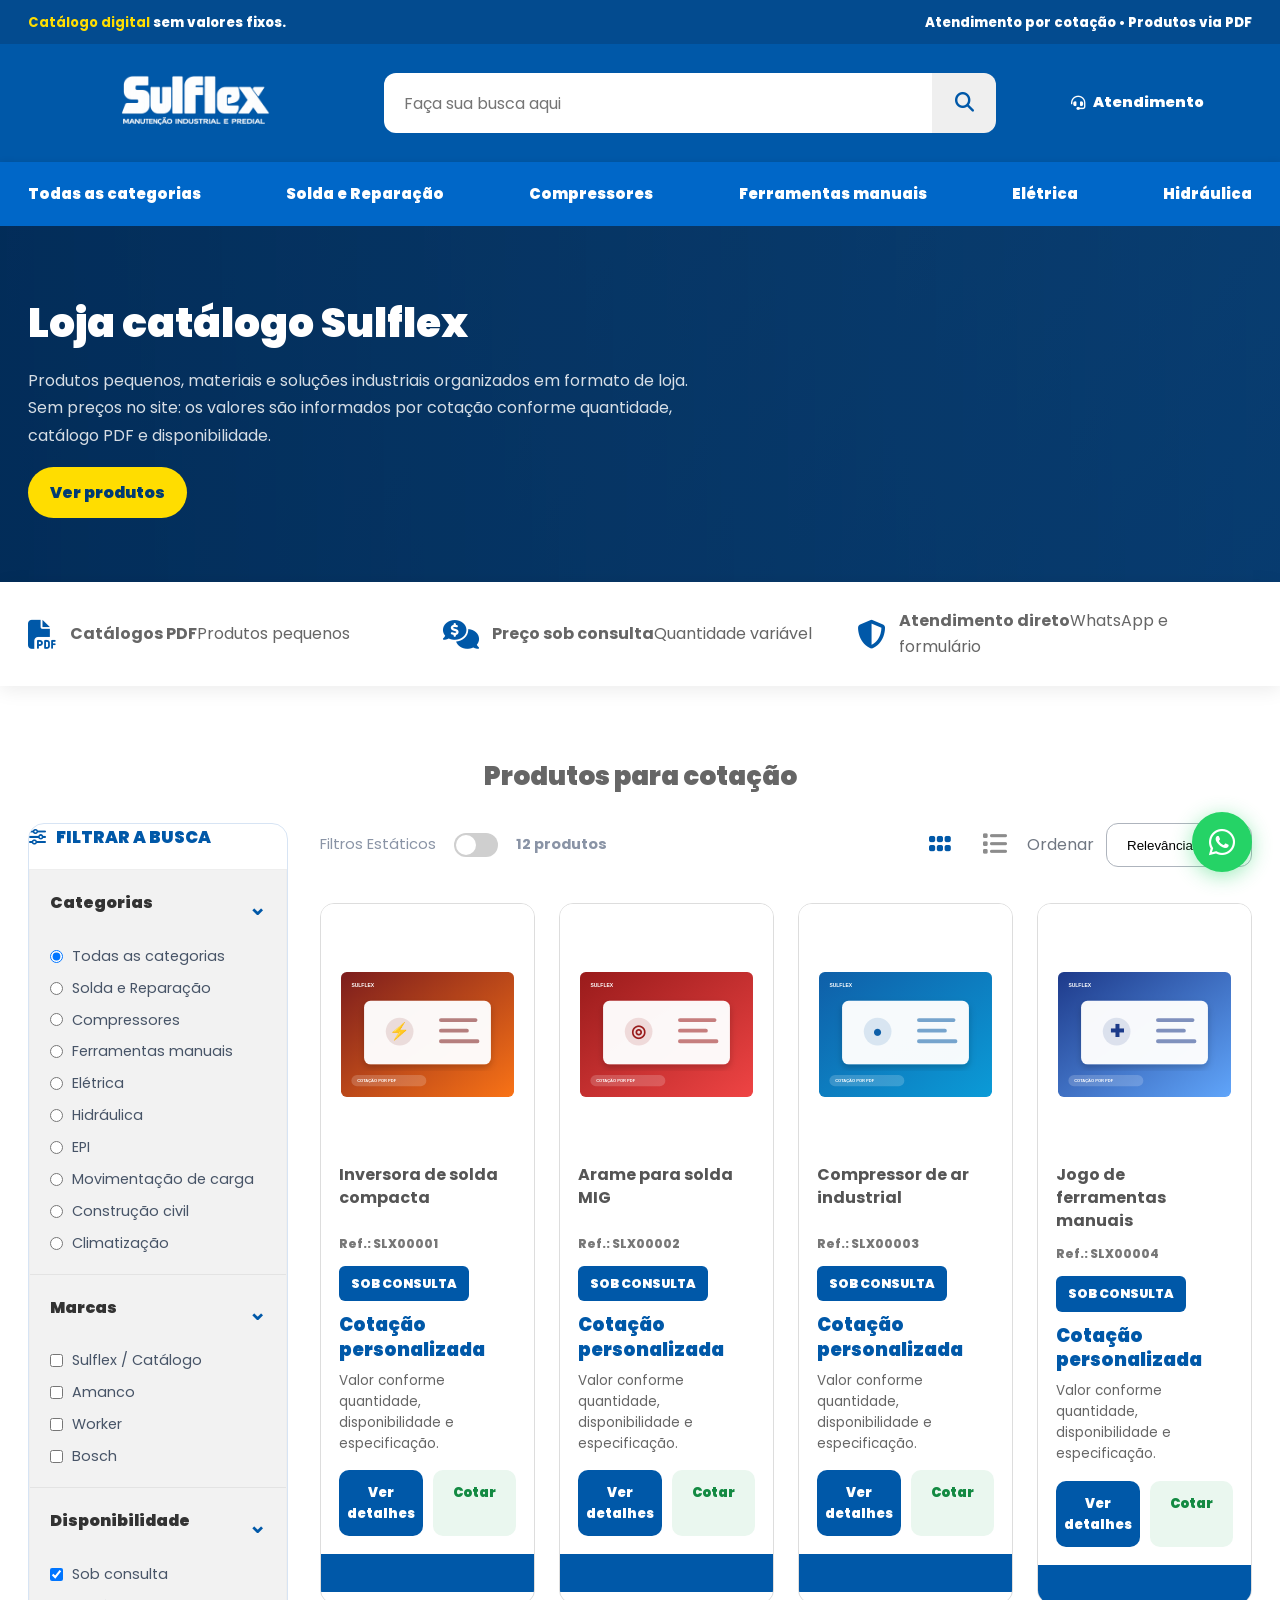
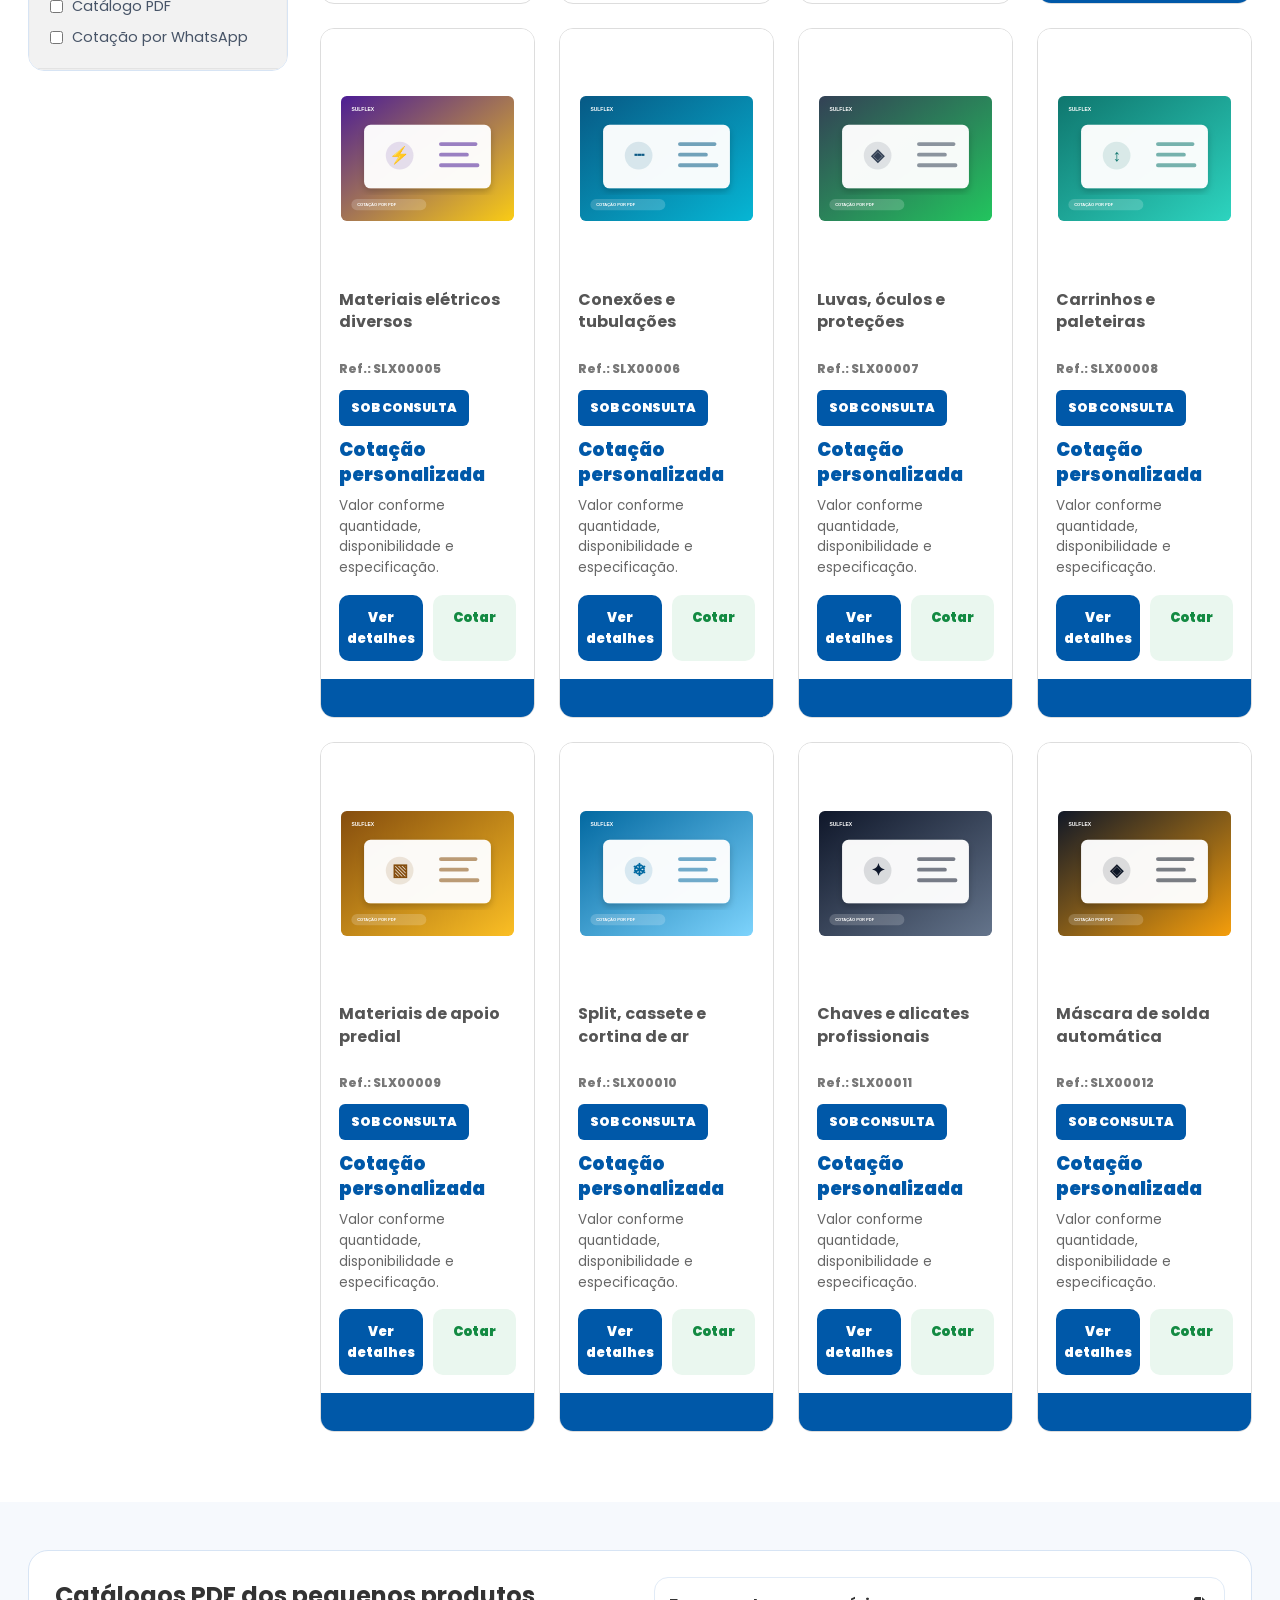
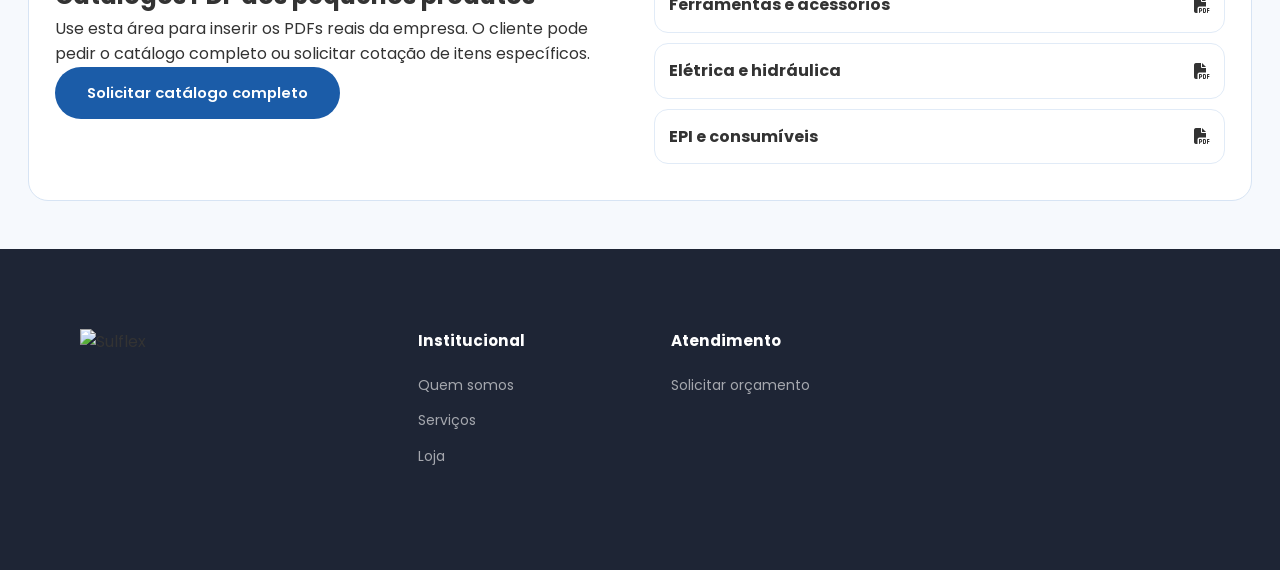
==== commit 1ef21682: "Refactor product page: separate CSS for shop, update HTML structure, and add new styles for improved" ====
--- a/loja.html
+++ b/loja.html
@@ -1,3 +1 @@
-<!DOCTYPE html><html lang="pt-BR"><head><meta charset="UTF-8"><meta name="viewport" content="width=device-width,initial-scale=1.0"><title>Loja catálogo - Sulflex</title><link rel="stylesheet" href="css/styles.css"><link rel="stylesheet" href="https://cdnjs.cloudflare.com/ajax/libs/font-awesome/6.5.1/css/all.min.css"><style>
-:root{--blue:#0058a8;--blue2:#0067c8;--yellow:#ffdd00;--line:#d7e4f4}.container{max-width:1540px;width:100%;margin:0 auto;padding:0 28px}body{overflow-x:hidden}.fk-top{background:#034b8f;color:#fff}.fk-top .container{height:44px;display:flex;align-items:center;justify-content:space-between;font-size:.8rem;font-weight:800}.fk-top strong{color:var(--yellow)}.fk-header{background:var(--blue);color:#fff}.fk-header .container{height:118px;display:grid;grid-template-columns:330px 1fr 230px;gap:26px;align-items:center}.fk-logo{display:flex;align-items:center}.fk-logo img{width:340px;max-height:112px;object-fit:contain}.fk-search{height:60px;display:flex}.fk-search input{flex:1;border:0;border-radius:12px 0 0 12px;padding:0 18px;font-family:Poppins,sans-serif;font-size:1rem}.fk-search button{width:64px;border:0;border-radius:0 12px 12px 0;color:var(--blue);font-size:1.2rem}.header-contact{display:flex;align-items:center;justify-content:center;gap:8px;font-weight:900;color:#fff;font-size:.9rem}.fk-nav{background:var(--blue2);box-shadow:0 2px 8px rgba(0,0,0,.15)}.fk-nav .container{height:64px;display:flex;align-items:center;justify-content:space-between;gap:34px;overflow:auto}.fk-nav button{border:0;background:transparent;color:#fff;font-family:Poppins,sans-serif;font-weight:900;white-space:nowrap;cursor:pointer;font-size:.92rem}.hero{background:linear-gradient(90deg,rgba(0,45,92,.92),rgba(0,89,168,.55)),linear-gradient(135deg,#1f2937,#0f172a);color:#fff;padding:64px 0}.hero h1{font-size:2.55rem;margin:0 0 12px;font-weight:900}.hero p{max-width:680px;color:rgba(255,255,255,.84);line-height:1.7}.hero a{display:inline-flex;margin-top:18px;background:var(--yellow);color:#003b73;border-radius:999px;padding:13px 22px;font-weight:900}.benefits{background:#fff;box-shadow:0 4px 18px rgba(0,0,0,.08)}.benefits .container{display:grid;grid-template-columns:repeat(3,1fr);gap:20px;padding-top:26px;padding-bottom:26px}.benefit{display:flex;align-items:center;gap:13px;color:#666}.benefit i{font-size:1.8rem;color:var(--blue)}.catalog{padding:34px 0 70px}.section-title{text-align:center;color:#666;font-size:1.62rem;margin:36px 0 26px;font-weight:900}.layout{display:grid;grid-template-columns:260px minmax(0,1fr);gap:32px}.side{width:260px;border:1px solid var(--line);border-radius:16px;background:#fff;height:max-content;position:sticky;top:20px;overflow:hidden}.filter-title{display:flex;align-items:center;gap:10px;color:var(--blue);font-weight:900;text-transform:uppercase;margin:0;padding:0 0 18px;font-size:1.05rem}.filter-block{background:#f2f2f2;border:1px solid #eee}.filter-section{border-bottom:1px solid #e3e3e3}.filter-section summary{list-style:none;cursor:pointer;padding:20px;font-weight:900;color:#333;display:flex;justify-content:space-between}.filter-section summary::-webkit-details-marker{display:none}.filter-section summary:after{content:'⌄';font-size:1.4rem;color:var(--blue)}.filter-options{padding:0 20px 20px;display:grid;gap:11px}.filter-options label{display:flex;align-items:center;gap:9px;color:#475467;font-size:.88rem;cursor:pointer}.filter-search{padding:0 20px 14px}.filter-search input{width:100%;height:40px;border:1px solid #d7e4f4;border-radius:10px;padding:0 12px}.filter-toolbar{display:flex;align-items:center;justify-content:space-between;gap:18px;margin:0 0 24px}.filter-left-status{display:flex;align-items:center;gap:18px;color:#8a94a6;font-size:.92rem}.static-switch{width:44px;height:24px;border-radius:999px;background:#cfcfcf;position:relative}.static-switch:before{content:'';width:20px;height:20px;background:#fff;border-radius:50%;position:absolute;left:2px;top:2px}.filter-actions{display:flex;align-items:center;gap:12px;color:#707782}.view-btn{width:42px;height:42px;border:0;background:transparent;border-radius:8px;color:#8c8c8c;font-size:1.55rem}.view-btn.active{color:var(--blue)}.sort-select{height:44px;border:1.5px solid #aeb4bd;border-radius:12px;padding:0 42px 0 16px;background:#fff}.active-chips{display:flex;gap:8px;flex-wrap:wrap;margin:-8px 0 20px}.chip{background:#eaf3ff;color:var(--blue);border:1px solid #c8def5;border-radius:999px;padding:6px 10px;font-size:.75rem;font-weight:800}.chip button{border:0;background:transparent;color:var(--blue);font-weight:900}.grid{display:grid;grid-template-columns:repeat(4,minmax(0,1fr));gap:24px}.grid.list-view{grid-template-columns:1fr!important}.grid.list-view .card{display:grid;grid-template-columns:240px 1fr}.grid.list-view .card-img{height:185px}.card{border:1px solid #ddd;border-radius:14px;background:#fff;overflow:hidden;transition:.25s}.card:hover{box-shadow:0 12px 28px rgba(0,0,0,.12);transform:translateY(-3px)}.card-img{height:260px;display:flex;align-items:center;justify-content:center;padding:20px;background:#fff}.card-img img{max-width:100%;max-height:100%;object-fit:contain}.card-body{padding:0 18px 18px}.card h3{font-size:1rem;color:#555;line-height:1.38;min-height:58px;margin:0 0 10px}.ref{font-size:.74rem;color:#777;font-weight:800;margin-bottom:12px}.tag{display:inline-block;background:var(--blue);color:#fff;border-radius:6px;padding:8px 12px;font-size:.78rem;font-weight:900;margin-bottom:12px}.consult{color:var(--blue);font-size:1.15rem;font-weight:900;line-height:1.3;margin-bottom:8px}.note{font-size:.82rem;color:#666;line-height:1.5}.actions{display:grid;grid-template-columns:1fr 1fr;gap:10px;margin-top:16px}.actions a{border-radius:10px;padding:12px 8px;font-weight:900;font-size:.8rem;text-align:center}.details{background:var(--blue);color:#fff}.quote{background:#eaf7ef;color:#138a42}.bluebar{height:38px;background:var(--blue);margin:18px -18px -18px}.empty{display:none;text-align:center;padding:60px;color:#777}.empty.show{display:block}.pdfs{background:#f6f9fd;padding:48px 0}.pdfbox{display:grid;grid-template-columns:1fr 1fr;gap:28px;background:#fff;border:1px solid var(--line);border-radius:20px;padding:26px}.pdfitem{display:flex;align-items:center;justify-content:space-between;border:1px solid #e1ebf7;border-radius:14px;padding:14px;margin-bottom:10px}.footer-logo-img{max-width:260px;height:auto}.whatsapp-float{z-index:60}@media(max-width:1024px){.container{max-width:100%;padding:0 18px}.fk-top .container{height:auto;min-height:38px;gap:8px;flex-wrap:wrap;justify-content:center;text-align:center;font-size:.76rem;padding-top:8px;padding-bottom:8px}.fk-header .container{height:auto;grid-template-columns:1fr;gap:14px;padding-top:16px;padding-bottom:16px;text-align:center}.fk-logo{justify-content:center}.fk-logo img{width:min(310px,86vw);max-height:105px}.fk-search{width:100%;height:52px;max-width:720px;margin:0 auto}.header-contact{justify-content:center}.fk-nav .container{height:auto;min-height:56px;justify-content:flex-start;gap:18px;padding-top:12px;padding-bottom:12px}.hero{text-align:center;padding:42px 0}.hero h1{font-size:2rem}.hero p{margin:auto}.benefits .container{grid-template-columns:1fr;gap:14px}.benefit{border:1px solid #e5edf7;border-radius:14px;padding:14px}.layout{grid-template-columns:1fr;gap:22px}.side{width:100%;position:static}.filter-toolbar{flex-direction:column;align-items:stretch}.filter-left-status{justify-content:space-between}.filter-actions{display:grid;grid-template-columns:42px 42px 1fr}.filter-actions label{display:none}.sort-select{width:100%}.grid{grid-template-columns:repeat(2,minmax(0,1fr));gap:16px}.card-img{height:190px}.actions{grid-template-columns:1fr}.pdfbox{grid-template-columns:1fr}.footer-grid{grid-template-columns:1fr!important;text-align:center}.footer-logo-img{margin:auto;max-width:min(280px,80vw)}}@media(max-width:640px){.container{padding:0 14px}.fk-logo img{width:min(285px,90vw);max-height:96px}.hero{padding:34px 0}.hero h1{font-size:1.72rem}.grid{grid-template-columns:1fr}.card-img{height:230px}.card h3{min-height:auto}.actions{grid-template-columns:1fr 1fr}.grid.list-view .card{grid-template-columns:1fr}.grid.list-view .card-img{height:220px}.filter-block{border-radius:14px;overflow:hidden}}@media(max-width:420px){.actions{grid-template-columns:1fr}.card-img{height:205px}}
-</style></head><body><div class="fk-top"><div class="container"><div><strong>Catálogo digital</strong> sem valores fixos.</div><div>Atendimento por cotação • Produtos via PDF</div></div></div><header class="fk-header"><div class="container"><a class="fk-logo" href="index.html"><img src="img/logo-sulflex.png" alt="Sulflex"></a><div class="fk-search"><input id="search" placeholder="Faça sua busca aqui"><button id="searchBtn"><i class="fa-solid fa-magnifying-glass"></i></button></div><a class="header-contact" href="contato.html"><i class="fa-solid fa-headset"></i> Atendimento</a></div></header><nav class="fk-nav"><div class="container"><button data-filter="todos">Todas as categorias</button><button data-filter="solda">Solda e Reparação</button><button data-filter="compressores">Compressores</button><button data-filter="ferramentas">Ferramentas manuais</button><button data-filter="eletrica">Elétrica</button><button data-filter="hidraulica">Hidráulica</button></div></nav><section class="hero"><div class="container"><h1>Loja catálogo Sulflex</h1><p>Produtos pequenos, materiais e soluções industriais organizados em formato de loja. Sem preços no site: os valores são informados por cotação conforme quantidade, catálogo PDF e disponibilidade.</p><a href="#produtos">Ver produtos</a></div></section><section class="benefits"><div class="container"><div class="benefit"><i class="fa-solid fa-file-pdf"></i><div><strong>Catálogos PDF</strong><span>Produtos pequenos</span></div></div><div class="benefit"><i class="fa-solid fa-comments-dollar"></i><div><strong>Preço sob consulta</strong><span>Quantidade variável</span></div></div><div class="benefit"><i class="fa-solid fa-shield-halved"></i><div><strong>Atendimento direto</strong><span>WhatsApp e formulário</span></div></div></div></section><main><section class="catalog" id="produtos"><div class="container"><h2 class="section-title">Produtos para cotação</h2><div class="layout"><aside class="side"><div class="filter-title"><i class="fa-solid fa-sliders"></i> Filtrar a busca</div><div class="filter-block"><details class="filter-section" open><summary>Categorias</summary><div class="filter-options"><label><input type="radio" name="catFilter" value="todos" checked> Todas as categorias</label><label><input type="radio" name="catFilter" value="solda" > Solda e Reparação</label><label><input type="radio" name="catFilter" value="compressores" > Compressores</label><label><input type="radio" name="catFilter" value="ferramentas" > Ferramentas manuais</label><label><input type="radio" name="catFilter" value="eletrica" > Elétrica</label><label><input type="radio" name="catFilter" value="hidraulica" > Hidráulica</label><label><input type="radio" name="catFilter" value="epi" > EPI</label><label><input type="radio" name="catFilter" value="movimentacao" > Movimentação de carga</label><label><input type="radio" name="catFilter" value="construcao" > Construção civil</label><label><input type="radio" name="catFilter" value="climatizacao" > Climatização</label></div></details><details class="filter-section" open><summary>Marcas</summary><div class="filter-search"><input id="brandSearch" placeholder="Buscar marca"></div><div class="filter-options"><label><input type="checkbox" name="brandFilter" value="sulflex"> Sulflex / Catálogo</label><label><input type="checkbox" name="brandFilter" value="amanco"> Amanco</label><label><input type="checkbox" name="brandFilter" value="worker"> Worker</label><label><input type="checkbox" name="brandFilter" value="bosch"> Bosch</label></div></details><details class="filter-section" open><summary>Disponibilidade</summary><div class="filter-options"><label><input type="checkbox" name="statusFilter" value="consulta" checked> Sob consulta</label><label><input type="checkbox" name="statusFilter" value="pdf"> Catálogo PDF</label><label><input type="checkbox" name="statusFilter" value="whatsapp"> Cotação por WhatsApp</label></div></details></div></aside><div><div class="filter-toolbar"><div class="filter-left-status"><span>Filtros Estáticos</span><span class="static-switch"></span><strong id="resultCount">0 produtos</strong></div><div class="filter-actions"><button class="view-btn active" id="gridView"><i class="fa-solid fa-grip"></i></button><button class="view-btn" id="listView"><i class="fa-solid fa-list"></i></button><label>Ordenar</label><select class="sort-select" id="sortSelect"><option value="relevancia">Relevância</option><option value="az">Nome A-Z</option><option value="za">Nome Z-A</option><option value="categoria">Categoria</option></select></div></div><div class="active-chips" id="activeChips"></div><div class="grid" id="grid"><article class="card" data-cat="solda" data-search="solda e reparação inversora de solda compacta equipamento para pequenos reparos, manutenção e uso profissional leve." data-brand="sulflex" data-status="consulta pdf whatsapp"><div class="card-img"><img src="img/loja/solda-inversora.svg" alt="Inversora de solda compacta"></div><div class="card-body"><h3>Inversora de solda compacta</h3><div class="ref">Ref.: SLX00001</div><span class="tag">SOB CONSULTA</span><div class="consult">Cotação personalizada</div><div class="note">Valor conforme quantidade, disponibilidade e especificação.</div><div class="actions"><a class="details" href="produto.html?id=inversora-de-solda-compacta">Ver detalhes</a><a class="quote" href="https://wa.me/5541992054369" target="_blank">Cotar</a></div><div class="bluebar"></div></div></article><article class="card" data-cat="solda" data-search="solda e reparação arame para solda mig consumível para processos de soldagem conforme bitola e aplicação." data-brand="sulflex" data-status="consulta pdf whatsapp"><div class="card-img"><img src="img/loja/arame-solda.svg" alt="Arame para solda MIG"></div><div class="card-body"><h3>Arame para solda MIG</h3><div class="ref">Ref.: SLX00002</div><span class="tag">SOB CONSULTA</span><div class="consult">Cotação personalizada</div><div class="note">Valor conforme quantidade, disponibilidade e especificação.</div><div class="actions"><a class="details" href="produto.html?id=arame-para-solda-mig">Ver detalhes</a><a class="quote" href="https://wa.me/5541992054369" target="_blank">Cotar</a></div><div class="bluebar"></div></div></article><article class="card" data-cat="compressores" data-search="compressores compressor de ar industrial linha de compressores para oficina, manutenção e apoio operacional." data-brand="sulflex" data-status="consulta pdf whatsapp"><div class="card-img"><img src="img/loja/compressor-industrial.svg" alt="Compressor de ar industrial"></div><div class="card-body"><h3>Compressor de ar industrial</h3><div class="ref">Ref.: SLX00003</div><span class="tag">SOB CONSULTA</span><div class="consult">Cotação personalizada</div><div class="note">Valor conforme quantidade, disponibilidade e especificação.</div><div class="actions"><a class="details" href="produto.html?id=compressor-de-ar-industrial">Ver detalhes</a><a class="quote" href="https://wa.me/5541992054369" target="_blank">Cotar</a></div><div class="bluebar"></div></div></article><article class="card" data-cat="ferramentas" data-search="ferramentas manuais jogo de ferramentas manuais ferramentas para manutenção predial, ajustes e montagem." data-brand="sulflex" data-status="consulta pdf whatsapp"><div class="card-img"><img src="img/loja/ferramentas-kit.svg" alt="Jogo de ferramentas manuais"></div><div class="card-body"><h3>Jogo de ferramentas manuais</h3><div class="ref">Ref.: SLX00004</div><span class="tag">SOB CONSULTA</span><div class="consult">Cotação personalizada</div><div class="note">Valor conforme quantidade, disponibilidade e especificação.</div><div class="actions"><a class="details" href="produto.html?id=jogo-de-ferramentas-manuais">Ver detalhes</a><a class="quote" href="https://wa.me/5541992054369" target="_blank">Cotar</a></div><div class="bluebar"></div></div></article><article class="card" data-cat="eletrica" data-search="elétrica materiais elétricos diversos tomadas, conectores, cabos, disjuntores e itens conforme necessidade." data-brand="sulflex" data-status="consulta pdf whatsapp"><div class="card-img"><img src="img/loja/materiais-eletricos.svg" alt="Materiais elétricos diversos"></div><div class="card-body"><h3>Materiais elétricos diversos</h3><div class="ref">Ref.: SLX00005</div><span class="tag">SOB CONSULTA</span><div class="consult">Cotação personalizada</div><div class="note">Valor conforme quantidade, disponibilidade e especificação.</div><div class="actions"><a class="details" href="produto.html?id=materiais-eletricos-diversos">Ver detalhes</a><a class="quote" href="https://wa.me/5541992054369" target="_blank">Cotar</a></div><div class="bluebar"></div></div></article><article class="card" data-cat="hidraulica" data-search="hidráulica conexões e tubulações itens hidráulicos pequenos para reparos, manutenção e instalação." data-brand="sulflex" data-status="consulta pdf whatsapp"><div class="card-img"><img src="img/loja/conexoes-hidraulicas.svg" alt="Conexões e tubulações"></div><div class="card-body"><h3>Conexões e tubulações</h3><div class="ref">Ref.: SLX00006</div><span class="tag">SOB CONSULTA</span><div class="consult">Cotação personalizada</div><div class="note">Valor conforme quantidade, disponibilidade e especificação.</div><div class="actions"><a class="details" href="produto.html?id=conexoes-e-tubulacoes">Ver detalhes</a><a class="quote" href="https://wa.me/5541992054369" target="_blank">Cotar</a></div><div class="bluebar"></div></div></article><article class="card" data-cat="epi" data-search="epi luvas, óculos e proteções produtos de segurança para operação, manutenção e serviços gerais." data-brand="sulflex" data-status="consulta pdf whatsapp"><div class="card-img"><img src="img/loja/epi-kit.svg" alt="Luvas, óculos e proteções"></div><div class="card-body"><h3>Luvas, óculos e proteções</h3><div class="ref">Ref.: SLX00007</div><span class="tag">SOB CONSULTA</span><div class="consult">Cotação personalizada</div><div class="note">Valor conforme quantidade, disponibilidade e especificação.</div><div class="actions"><a class="details" href="produto.html?id=luvas-oculos-e-protecoes">Ver detalhes</a><a class="quote" href="https://wa.me/5541992054369" target="_blank">Cotar</a></div><div class="bluebar"></div></div></article><article class="card" data-cat="movimentacao" data-search="movimentação carrinhos e paleteiras itens para movimentação e apoio em pequenas cargas." data-brand="sulflex" data-status="consulta pdf whatsapp"><div class="card-img"><img src="img/loja/paleteira.svg" alt="Carrinhos e paleteiras"></div><div class="card-body"><h3>Carrinhos e paleteiras</h3><div class="ref">Ref.: SLX00008</div><span class="tag">SOB CONSULTA</span><div class="consult">Cotação personalizada</div><div class="note">Valor conforme quantidade, disponibilidade e especificação.</div><div class="actions"><a class="details" href="produto.html?id=carrinhos-e-paleteiras">Ver detalhes</a><a class="quote" href="https://wa.me/5541992054369" target="_blank">Cotar</a></div><div class="bluebar"></div></div></article><article class="card" data-cat="construcao" data-search="construção civil materiais de apoio predial produtos para reparos, reformas e manutenção predial." data-brand="sulflex" data-status="consulta pdf whatsapp"><div class="card-img"><img src="img/loja/apoio-predial.svg" alt="Materiais de apoio predial"></div><div class="card-body"><h3>Materiais de apoio predial</h3><div class="ref">Ref.: SLX00009</div><span class="tag">SOB CONSULTA</span><div class="consult">Cotação personalizada</div><div class="note">Valor conforme quantidade, disponibilidade e especificação.</div><div class="actions"><a class="details" href="produto.html?id=materiais-de-apoio-predial">Ver detalhes</a><a class="quote" href="https://wa.me/5541992054369" target="_blank">Cotar</a></div><div class="bluebar"></div></div></article><article class="card" data-cat="climatizacao" data-search="climatização split, cassete e cortina de ar linha de climatização para ambientes internos e áreas comerciais." data-brand="sulflex" data-status="consulta pdf whatsapp"><div class="card-img"><img src="img/loja/climatizacao.svg" alt="Split, cassete e cortina de ar"></div><div class="card-body"><h3>Split, cassete e cortina de ar</h3><div class="ref">Ref.: SLX00010</div><span class="tag">SOB CONSULTA</span><div class="consult">Cotação personalizada</div><div class="note">Valor conforme quantidade, disponibilidade e especificação.</div><div class="actions"><a class="details" href="produto.html?id=split-cassete-e-cortina-de-ar">Ver detalhes</a><a class="quote" href="https://wa.me/5541992054369" target="_blank">Cotar</a></div><div class="bluebar"></div></div></article><article class="card" data-cat="ferramentas" data-search="ferramentas manuais chaves e alicates profissionais itens pequenos de catálogo pdf para uso diário em manutenção." data-brand="sulflex" data-status="consulta pdf whatsapp"><div class="card-img"><img src="img/loja/chaves-alicates.svg" alt="Chaves e alicates profissionais"></div><div class="card-body"><h3>Chaves e alicates profissionais</h3><div class="ref">Ref.: SLX00011</div><span class="tag">SOB CONSULTA</span><div class="consult">Cotação personalizada</div><div class="note">Valor conforme quantidade, disponibilidade e especificação.</div><div class="actions"><a class="details" href="produto.html?id=chaves-e-alicates-profissionais">Ver detalhes</a><a class="quote" href="https://wa.me/5541992054369" target="_blank">Cotar</a></div><div class="bluebar"></div></div></article><article class="card" data-cat="solda" data-search="solda e reparação máscara de solda automática proteção visual para serviços de solda e reparação." data-brand="sulflex" data-status="consulta pdf whatsapp"><div class="card-img"><img src="img/loja/mascara-solda.svg" alt="Máscara de solda automática"></div><div class="card-body"><h3>Máscara de solda automática</h3><div class="ref">Ref.: SLX00012</div><span class="tag">SOB CONSULTA</span><div class="consult">Cotação personalizada</div><div class="note">Valor conforme quantidade, disponibilidade e especificação.</div><div class="actions"><a class="details" href="produto.html?id=mascara-de-solda-automatica">Ver detalhes</a><a class="quote" href="https://wa.me/5541992054369" target="_blank">Cotar</a></div><div class="bluebar"></div></div></article></div><div id="empty" class="empty">Nenhum produto encontrado.</div></div></div></div></section><section class="pdfs"><div class="container"><div class="pdfbox"><div><h2>Catálogos PDF dos pequenos produtos</h2><p>Use esta área para inserir os PDFs reais da empresa. O cliente pode pedir o catálogo completo ou solicitar cotação de itens específicos.</p><a class="btn btn-blue" href="contato.html">Solicitar catálogo completo</a></div><div><div class="pdfitem"><strong>Ferramentas e acessórios</strong><i class="fa-solid fa-file-pdf"></i></div><div class="pdfitem"><strong>Elétrica e hidráulica</strong><i class="fa-solid fa-file-pdf"></i></div><div class="pdfitem"><strong>EPI e consumíveis</strong><i class="fa-solid fa-file-pdf"></i></div></div></div></div></section></main><footer class="footer"><div class="container"><div class="footer-grid"><div class="footer-brand"><img src="img/logobrancasulflex.png" alt="Sulflex" class="footer-logo-img"></div><div class="footer-col"><h4>Institucional</h4><ul><li><a href="quem-somos.html">Quem somos</a></li><li><a href="servicos.html">Serviços</a></li><li><a href="loja.html">Loja</a></li></ul></div><div class="footer-col"><h4>Atendimento</h4><ul><li><a href="contato.html">Solicitar orçamento</a></li></ul></div><div class="footer-col"><h4>Contato</h4><p style="color:rgba(255,255,255,.55);font-size:.85rem">Paranaguá/PR</p></div></div><div class="footer-bottom"><p>© 2026 Sulflex LTDA.</p><a href="#">Política de Privacidade</a></div></div></footer><script src="js/main.js"></script><script>(function(){var cards=[].slice.call(document.querySelectorAll('.card')),filters=[].slice.call(document.querySelectorAll('[data-filter]')),search=document.getElementById('search'),empty=document.getElementById('empty'),active='todos',grid=document.getElementById('grid'),count=document.getElementById('resultCount'),chips=document.getElementById('activeChips'),sort=document.getElementById('sortSelect');function checked(n){return [].slice.call(document.querySelectorAll('input[name="'+n+'"]:checked')).map(i=>i.value)}function currentCat(){var r=document.querySelector('input[name="catFilter"]:checked');return r?r.value:active}function renderChips(){chips.innerHTML='';var cat=currentCat();if(cat&&cat!=='todos')chips.innerHTML+='<span class="chip">Categoria: '+cat+'</span>';var q=(search.value||'').trim();if(q)chips.innerHTML+='<span class="chip">Busca: '+q+'</span>'}function run(){var q=(search.value||'').toLowerCase().trim(),cat=currentCat(),brands=checked('brandFilter'),status=checked('statusFilter'),visible=[];cards.forEach(function(c){var okCat=cat==='todos'||c.dataset.cat===cat,okSearch=!q||c.dataset.search.indexOf(q)>=0||c.textContent.toLowerCase().indexOf(q)>=0,okBrand=!brands.length||brands.some(b=>c.dataset.brand.includes(b)||c.textContent.toLowerCase().includes(b)),okStatus=!status.length||status.some(s=>c.dataset.status.includes(s)||c.textContent.toLowerCase().includes(s));if(okCat&&okSearch&&okBrand&&okStatus){c.style.display='block';visible.push(c)}else c.style.display='none'});var mode=sort.value;if(mode==='az')visible.sort((a,b)=>a.querySelector('h3').textContent.localeCompare(b.querySelector('h3').textContent));if(mode==='za')visible.sort((a,b)=>b.querySelector('h3').textContent.localeCompare(a.querySelector('h3').textContent));if(mode==='categoria')visible.sort((a,b)=>(a.dataset.cat||'').localeCompare(b.dataset.cat||''));visible.forEach(c=>grid.appendChild(c));count.textContent=visible.length+' produto'+(visible.length!==1?'s':'');empty.classList.toggle('show',visible.length===0);renderChips()}filters.forEach(b=>b.onclick=function(){active=b.dataset.filter;var r=document.querySelector('input[name="catFilter"][value="'+active+'"]');if(r)r.checked=true;run();document.getElementById('produtos').scrollIntoView({behavior:'smooth'})});document.querySelectorAll('input[name="catFilter"],input[name="brandFilter"],input[name="statusFilter"]').forEach(i=>i.addEventListener('change',run));search.addEventListener('input',run);searchBtn.onclick=run;sort.addEventListener('change',run);gridView.onclick=function(){grid.classList.remove('list-view');gridView.classList.add('active');listView.classList.remove('active')};listView.onclick=function(){grid.classList.add('list-view');listView.classList.add('active');gridView.classList.remove('active')};document.querySelectorAll('.quote').forEach(a=>a.onclick=function(e){var c=a.closest('.card');if(c){e.preventDefault();window.open('https://wa.me/5541992054369?text='+encodeURIComponent('Olá, gostaria de cotar: '+c.querySelector('h3').textContent.trim()),'_blank')}});run();})();</script><a href="https://wa.me/5541992054369" class="whatsapp-float" target="_blank" rel="noopener"><i class="fa-brands fa-whatsapp"></i><span class="wa-tooltip">Fale pelo WhatsApp</span></a></body></html>+<!DOCTYPE html><html lang="pt-BR"><head><meta charset="UTF-8"><meta name="viewport" content="width=device-width,initial-scale=1.0"><title>Loja catálogo - Sulflex</title><link rel="stylesheet" href="css/styles.css"><link rel="stylesheet" href="css/loja.css"><link rel="stylesheet" href="https://cdnjs.cloudflare.com/ajax/libs/font-awesome/6.5.1/css/all.min.css"></head><body><div class="shop-top"><div class="shop-container"><div><strong>Catálogo digital</strong> sem valores fixos.</div><div>Atendimento por cotação • Produtos via PDF</div></div></div><header class="shop-header"><div class="shop-container"><a class="shop-logo" href="index.html"><img src="img/logo-sulflex.png" alt="Sulflex"></a><div class="shop-search"><input id="search" placeholder="Faça sua busca aqui"><button id="searchBtn"><i class="fa-solid fa-magnifying-glass"></i></button></div><a class="shop-contact" href="contato.html"><i class="fa-solid fa-headset"></i> Atendimento</a></div></header><nav class="shop-nav"><div class="shop-container"><button data-filter="todos">Todas as categorias</button><button data-filter="solda">Solda e Reparação</button><button data-filter="compressores">Compressores</button><button data-filter="ferramentas">Ferramentas manuais</button><button data-filter="eletrica">Elétrica</button><button data-filter="hidraulica">Hidráulica</button></div></nav><section class="shop-hero"><div class="shop-container"><h1>Loja catálogo Sulflex</h1><p>Produtos pequenos, materiais e soluções industriais organizados em formato de loja. Sem preços no site: os valores são informados por cotação conforme quantidade, catálogo PDF e disponibilidade.</p><a href="#produtos">Ver produtos</a></div></section><section class="shop-benefits"><div class="shop-container"><div class="shop-benefit"><i class="fa-solid fa-file-pdf"></i><div><strong>Catálogos PDF</strong><span>Produtos pequenos</span></div></div><div class="shop-benefit"><i class="fa-solid fa-comments-dollar"></i><div><strong>Preço sob consulta</strong><span>Quantidade variável</span></div></div><div class="shop-benefit"><i class="fa-solid fa-shield-halved"></i><div><strong>Atendimento direto</strong><span>WhatsApp e formulário</span></div></div></div></section><main><section class="shop-catalog" id="produtos"><div class="shop-container"><h2 class="shop-title">Produtos para cotação</h2><div class="shop-layout"><aside class="shop-side"><div class="shop-filter-title"><i class="fa-solid fa-sliders"></i> Filtrar a busca</div><div class="shop-filter-block"><details class="shop-filter-section" open><summary>Categorias</summary><div class="shop-filter-options"><label><input type="radio" name="catFilter" value="todos" checked> Todas as categorias</label><label><input type="radio" name="catFilter" value="solda" > Solda e Reparação</label><label><input type="radio" name="catFilter" value="compressores" > Compressores</label><label><input type="radio" name="catFilter" value="ferramentas" > Ferramentas manuais</label><label><input type="radio" name="catFilter" value="eletrica" > Elétrica</label><label><input type="radio" name="catFilter" value="hidraulica" > Hidráulica</label><label><input type="radio" name="catFilter" value="epi" > EPI</label><label><input type="radio" name="catFilter" value="movimentacao" > Movimentação de carga</label><label><input type="radio" name="catFilter" value="construcao" > Construção civil</label><label><input type="radio" name="catFilter" value="climatizacao" > Climatização</label></div></details><details class="shop-filter-section" open><summary>Marcas</summary><div class="shop-filter-options"><label><input type="checkbox" name="brandFilter" value="sulflex"> Sulflex / Catálogo</label><label><input type="checkbox" name="brandFilter" value="amanco"> Amanco</label><label><input type="checkbox" name="brandFilter" value="worker"> Worker</label><label><input type="checkbox" name="brandFilter" value="bosch"> Bosch</label></div></details><details class="shop-filter-section" open><summary>Disponibilidade</summary><div class="shop-filter-options"><label><input type="checkbox" name="statusFilter" value="consulta" checked> Sob consulta</label><label><input type="checkbox" name="statusFilter" value="pdf"> Catálogo PDF</label><label><input type="checkbox" name="statusFilter" value="whatsapp"> Cotação por WhatsApp</label></div></details></div></aside><div><div class="shop-toolbar"><div class="shop-status"><span>Filtros Estáticos</span><span class="shop-switch"></span><strong id="resultCount">0 produtos</strong></div><div class="shop-actions"><button class="shop-view active" id="gridView"><i class="fa-solid fa-grip"></i></button><button class="shop-view" id="listView"><i class="fa-solid fa-list"></i></button><label>Ordenar</label><select class="shop-sort" id="sortSelect"><option value="relevancia">Relevância</option><option value="az">Nome A-Z</option><option value="za">Nome Z-A</option><option value="categoria">Categoria</option></select></div></div><div class="shop-chips" id="activeChips"></div><div class="shop-grid" id="grid"><article class="shop-card" data-cat="solda" data-search="solda e reparação inversora de solda compacta equipamento para pequenos reparos, manutenção e uso profissional leve." data-brand="sulflex" data-status="consulta pdf whatsapp"><div class="shop-card-img"><img src="img/loja/solda-inversora.svg" alt="Inversora de solda compacta"></div><div class="shop-card-body"><h3>Inversora de solda compacta</h3><div class="shop-ref">Ref.: SLX00001</div><span class="shop-tag">SOB CONSULTA</span><div class="shop-consult">Cotação personalizada</div><div class="shop-note">Valor conforme quantidade, disponibilidade e especificação.</div><div class="shop-card-actions"><a class="shop-details" href="produto.html?id=inversora-de-solda-compacta">Ver detalhes</a><a class="shop-quote" href="https://wa.me/5541992054369" target="_blank">Cotar</a></div><div class="shop-bluebar"></div></div></article><article class="shop-card" data-cat="solda" data-search="solda e reparação arame para solda mig consumível para processos de soldagem conforme bitola e aplicação." data-brand="sulflex" data-status="consulta pdf whatsapp"><div class="shop-card-img"><img src="img/loja/arame-solda.svg" alt="Arame para solda MIG"></div><div class="shop-card-body"><h3>Arame para solda MIG</h3><div class="shop-ref">Ref.: SLX00002</div><span class="shop-tag">SOB CONSULTA</span><div class="shop-consult">Cotação personalizada</div><div class="shop-note">Valor conforme quantidade, disponibilidade e especificação.</div><div class="shop-card-actions"><a class="shop-details" href="produto.html?id=arame-para-solda-mig">Ver detalhes</a><a class="shop-quote" href="https://wa.me/5541992054369" target="_blank">Cotar</a></div><div class="shop-bluebar"></div></div></article><article class="shop-card" data-cat="compressores" data-search="compressores compressor de ar industrial linha de compressores para oficina, manutenção e apoio operacional." data-brand="sulflex" data-status="consulta pdf whatsapp"><div class="shop-card-img"><img src="img/loja/compressor-industrial.svg" alt="Compressor de ar industrial"></div><div class="shop-card-body"><h3>Compressor de ar industrial</h3><div class="shop-ref">Ref.: SLX00003</div><span class="shop-tag">SOB CONSULTA</span><div class="shop-consult">Cotação personalizada</div><div class="shop-note">Valor conforme quantidade, disponibilidade e especificação.</div><div class="shop-card-actions"><a class="shop-details" href="produto.html?id=compressor-de-ar-industrial">Ver detalhes</a><a class="shop-quote" href="https://wa.me/5541992054369" target="_blank">Cotar</a></div><div class="shop-bluebar"></div></div></article><article class="shop-card" data-cat="ferramentas" data-search="ferramentas manuais jogo de ferramentas manuais ferramentas para manutenção predial, ajustes e montagem." data-brand="sulflex" data-status="consulta pdf whatsapp"><div class="shop-card-img"><img src="img/loja/ferramentas-kit.svg" alt="Jogo de ferramentas manuais"></div><div class="shop-card-body"><h3>Jogo de ferramentas manuais</h3><div class="shop-ref">Ref.: SLX00004</div><span class="shop-tag">SOB CONSULTA</span><div class="shop-consult">Cotação personalizada</div><div class="shop-note">Valor conforme quantidade, disponibilidade e especificação.</div><div class="shop-card-actions"><a class="shop-details" href="produto.html?id=jogo-de-ferramentas-manuais">Ver detalhes</a><a class="shop-quote" href="https://wa.me/5541992054369" target="_blank">Cotar</a></div><div class="shop-bluebar"></div></div></article><article class="shop-card" data-cat="eletrica" data-search="elétrica materiais elétricos diversos tomadas, conectores, cabos, disjuntores e itens conforme necessidade." data-brand="sulflex" data-status="consulta pdf whatsapp"><div class="shop-card-img"><img src="img/loja/materiais-eletricos.svg" alt="Materiais elétricos diversos"></div><div class="shop-card-body"><h3>Materiais elétricos diversos</h3><div class="shop-ref">Ref.: SLX00005</div><span class="shop-tag">SOB CONSULTA</span><div class="shop-consult">Cotação personalizada</div><div class="shop-note">Valor conforme quantidade, disponibilidade e especificação.</div><div class="shop-card-actions"><a class="shop-details" href="produto.html?id=materiais-eletricos-diversos">Ver detalhes</a><a class="shop-quote" href="https://wa.me/5541992054369" target="_blank">Cotar</a></div><div class="shop-bluebar"></div></div></article><article class="shop-card" data-cat="hidraulica" data-search="hidráulica conexões e tubulações itens hidráulicos pequenos para reparos, manutenção e instalação." data-brand="sulflex" data-status="consulta pdf whatsapp"><div class="shop-card-img"><img src="img/loja/conexoes-hidraulicas.svg" alt="Conexões e tubulações"></div><div class="shop-card-body"><h3>Conexões e tubulações</h3><div class="shop-ref">Ref.: SLX00006</div><span class="shop-tag">SOB CONSULTA</span><div class="shop-consult">Cotação personalizada</div><div class="shop-note">Valor conforme quantidade, disponibilidade e especificação.</div><div class="shop-card-actions"><a class="shop-details" href="produto.html?id=conexoes-e-tubulacoes">Ver detalhes</a><a class="shop-quote" href="https://wa.me/5541992054369" target="_blank">Cotar</a></div><div class="shop-bluebar"></div></div></article><article class="shop-card" data-cat="epi" data-search="epi luvas, óculos e proteções produtos de segurança para operação, manutenção e serviços gerais." data-brand="sulflex" data-status="consulta pdf whatsapp"><div class="shop-card-img"><img src="img/loja/epi-kit.svg" alt="Luvas, óculos e proteções"></div><div class="shop-card-body"><h3>Luvas, óculos e proteções</h3><div class="shop-ref">Ref.: SLX00007</div><span class="shop-tag">SOB CONSULTA</span><div class="shop-consult">Cotação personalizada</div><div class="shop-note">Valor conforme quantidade, disponibilidade e especificação.</div><div class="shop-card-actions"><a class="shop-details" href="produto.html?id=luvas-oculos-e-protecoes">Ver detalhes</a><a class="shop-quote" href="https://wa.me/5541992054369" target="_blank">Cotar</a></div><div class="shop-bluebar"></div></div></article><article class="shop-card" data-cat="movimentacao" data-search="movimentação carrinhos e paleteiras itens para movimentação e apoio em pequenas cargas." data-brand="sulflex" data-status="consulta pdf whatsapp"><div class="shop-card-img"><img src="img/loja/paleteira.svg" alt="Carrinhos e paleteiras"></div><div class="shop-card-body"><h3>Carrinhos e paleteiras</h3><div class="shop-ref">Ref.: SLX00008</div><span class="shop-tag">SOB CONSULTA</span><div class="shop-consult">Cotação personalizada</div><div class="shop-note">Valor conforme quantidade, disponibilidade e especificação.</div><div class="shop-card-actions"><a class="shop-details" href="produto.html?id=carrinhos-e-paleteiras">Ver detalhes</a><a class="shop-quote" href="https://wa.me/5541992054369" target="_blank">Cotar</a></div><div class="shop-bluebar"></div></div></article><article class="shop-card" data-cat="construcao" data-search="construção civil materiais de apoio predial produtos para reparos, reformas e manutenção predial." data-brand="sulflex" data-status="consulta pdf whatsapp"><div class="shop-card-img"><img src="img/loja/apoio-predial.svg" alt="Materiais de apoio predial"></div><div class="shop-card-body"><h3>Materiais de apoio predial</h3><div class="shop-ref">Ref.: SLX00009</div><span class="shop-tag">SOB CONSULTA</span><div class="shop-consult">Cotação personalizada</div><div class="shop-note">Valor conforme quantidade, disponibilidade e especificação.</div><div class="shop-card-actions"><a class="shop-details" href="produto.html?id=materiais-de-apoio-predial">Ver detalhes</a><a class="shop-quote" href="https://wa.me/5541992054369" target="_blank">Cotar</a></div><div class="shop-bluebar"></div></div></article><article class="shop-card" data-cat="climatizacao" data-search="climatização split, cassete e cortina de ar linha de climatização para ambientes internos e áreas comerciais." data-brand="sulflex" data-status="consulta pdf whatsapp"><div class="shop-card-img"><img src="img/loja/climatizacao.svg" alt="Split, cassete e cortina de ar"></div><div class="shop-card-body"><h3>Split, cassete e cortina de ar</h3><div class="shop-ref">Ref.: SLX00010</div><span class="shop-tag">SOB CONSULTA</span><div class="shop-consult">Cotação personalizada</div><div class="shop-note">Valor conforme quantidade, disponibilidade e especificação.</div><div class="shop-card-actions"><a class="shop-details" href="produto.html?id=split-cassete-e-cortina-de-ar">Ver detalhes</a><a class="shop-quote" href="https://wa.me/5541992054369" target="_blank">Cotar</a></div><div class="shop-bluebar"></div></div></article><article class="shop-card" data-cat="ferramentas" data-search="ferramentas manuais chaves e alicates profissionais itens pequenos de catálogo pdf para uso diário em manutenção." data-brand="sulflex" data-status="consulta pdf whatsapp"><div class="shop-card-img"><img src="img/loja/chaves-alicates.svg" alt="Chaves e alicates profissionais"></div><div class="shop-card-body"><h3>Chaves e alicates profissionais</h3><div class="shop-ref">Ref.: SLX00011</div><span class="shop-tag">SOB CONSULTA</span><div class="shop-consult">Cotação personalizada</div><div class="shop-note">Valor conforme quantidade, disponibilidade e especificação.</div><div class="shop-card-actions"><a class="shop-details" href="produto.html?id=chaves-e-alicates-profissionais">Ver detalhes</a><a class="shop-quote" href="https://wa.me/5541992054369" target="_blank">Cotar</a></div><div class="shop-bluebar"></div></div></article><article class="shop-card" data-cat="solda" data-search="solda e reparação máscara de solda automática proteção visual para serviços de solda e reparação." data-brand="sulflex" data-status="consulta pdf whatsapp"><div class="shop-card-img"><img src="img/loja/mascara-solda.svg" alt="Máscara de solda automática"></div><div class="shop-card-body"><h3>Máscara de solda automática</h3><div class="shop-ref">Ref.: SLX00012</div><span class="shop-tag">SOB CONSULTA</span><div class="shop-consult">Cotação personalizada</div><div class="shop-note">Valor conforme quantidade, disponibilidade e especificação.</div><div class="shop-card-actions"><a class="shop-details" href="produto.html?id=mascara-de-solda-automatica">Ver detalhes</a><a class="shop-quote" href="https://wa.me/5541992054369" target="_blank">Cotar</a></div><div class="shop-bluebar"></div></div></article></div><div id="empty" class="shop-empty">Nenhum produto encontrado.</div></div></div></div></section><section class="shop-pdfs"><div class="shop-container"><div class="shop-pdfbox"><div><h2>Catálogos PDF dos pequenos produtos</h2><p>Use esta área para inserir os PDFs reais da empresa. O cliente pode pedir o catálogo completo ou solicitar cotação de itens específicos.</p><a class="btn btn-blue" href="contato.html">Solicitar catálogo completo</a></div><div><div class="shop-pdfitem"><strong>Ferramentas e acessórios</strong><i class="fa-solid fa-file-pdf"></i></div><div class="shop-pdfitem"><strong>Elétrica e hidráulica</strong><i class="fa-solid fa-file-pdf"></i></div><div class="shop-pdfitem"><strong>EPI e consumíveis</strong><i class="fa-solid fa-file-pdf"></i></div></div></div></div></section></main><footer class="footer"><div class="container"><div class="footer-grid"><div class="footer-brand"><img src="img/logobrancasulflex.png" alt="Sulflex" class="shop-footer-logo"></div><div class="footer-col"><h4>Institucional</h4><ul><li><a href="quem-somos.html">Quem somos</a></li><li><a href="servicos.html">Serviços</a></li><li><a href="loja.html">Loja</a></li></ul></div><div class="footer-col"><h4>Atendimento</h4><ul><li><a href="contato.html">Solicitar orçamento</a></li></ul></div></div></div></footer><script>(function(){var cards=[].slice.call(document.querySelectorAll('.shop-card')),filters=[].slice.call(document.querySelectorAll('[data-filter]')),search=document.getElementById('search'),empty=document.getElementById('empty'),active='todos',grid=document.getElementById('grid'),count=document.getElementById('resultCount'),chips=document.getElementById('activeChips'),sort=document.getElementById('sortSelect');function checked(n){return [].slice.call(document.querySelectorAll('input[name="'+n+'"]:checked')).map(i=>i.value)}function currentCat(){var r=document.querySelector('input[name="catFilter"]:checked');return r?r.value:active}function run(){var q=(search.value||'').toLowerCase().trim(),cat=currentCat(),brands=checked('brandFilter'),status=checked('statusFilter'),visible=[];cards.forEach(function(c){var okCat=cat==='todos'||c.dataset.cat===cat,okSearch=!q||c.dataset.search.indexOf(q)>=0||c.textContent.toLowerCase().indexOf(q)>=0,okBrand=!brands.length||brands.some(b=>c.dataset.brand.includes(b)||c.textContent.toLowerCase().includes(b)),okStatus=!status.length||status.some(s=>c.dataset.status.includes(s)||c.textContent.toLowerCase().includes(s));if(okCat&&okSearch&&okBrand&&okStatus){c.style.display='block';visible.push(c)}else c.style.display='none'});var mode=sort.value;if(mode==='az')visible.sort((a,b)=>a.querySelector('h3').textContent.localeCompare(b.querySelector('h3').textContent));if(mode==='za')visible.sort((a,b)=>b.querySelector('h3').textContent.localeCompare(a.querySelector('h3').textContent));if(mode==='categoria')visible.sort((a,b)=>(a.dataset.cat||'').localeCompare(b.dataset.cat||''));visible.forEach(c=>grid.appendChild(c));count.textContent=visible.length+' produto'+(visible.length!==1?'s':'');empty.classList.toggle('show',visible.length===0);chips.innerHTML=(q?'<span class="shop-chip">Busca: '+q+'</span>':'')+(cat&&cat!=='todos'?'<span class="shop-chip">Categoria: '+cat+'</span>':'')}filters.forEach(b=>b.onclick=function(){active=b.dataset.filter;var r=document.querySelector('input[name="catFilter"][value="'+active+'"]');if(r)r.checked=true;run();document.getElementById('produtos').scrollIntoView({behavior:'smooth'})});document.querySelectorAll('input[name="catFilter"],input[name="brandFilter"],input[name="statusFilter"]').forEach(i=>i.addEventListener('change',run));search.addEventListener('input',run);searchBtn.onclick=run;sort.addEventListener('change',run);gridView.onclick=function(){grid.classList.remove('list-view');gridView.classList.add('active');listView.classList.remove('active')};listView.onclick=function(){grid.classList.add('list-view');listView.classList.add('active');gridView.classList.remove('active')};document.querySelectorAll('.shop-quote').forEach(a=>a.onclick=function(e){var c=a.closest('.shop-card');if(c){e.preventDefault();window.open('https://wa.me/5541992054369?text='+encodeURIComponent('Olá, gostaria de cotar: '+c.querySelector('h3').textContent.trim()),'_blank')}});run();})();</script><a href="https://wa.me/5541992054369" class="whatsapp-float" target="_blank"><i class="fa-brands fa-whatsapp"></i><span class="wa-tooltip">Fale pelo WhatsApp</span></a></body></html>
--- a/css/loja.css
+++ b/css/loja.css
@@ -0,0 +1,3 @@
+
+/* CSS exclusivo da loja Sulflex. Não substitui css/styles.css do site principal. */
+:root{--shop-blue:#0058a8;--shop-blue2:#0067c8;--shop-yellow:#ffdd00;--shop-line:#d7e4f4}body{overflow-x:hidden}.shop-container{max-width:1540px;width:100%;margin:0 auto;padding:0 28px}.shop-top{background:#034b8f;color:#fff}.shop-top .shop-container{min-height:44px;display:flex;align-items:center;justify-content:space-between;font-size:.82rem;font-weight:800}.shop-top strong{color:var(--shop-yellow)}.shop-header{background:var(--shop-blue);color:#fff}.shop-header .shop-container{min-height:118px;display:grid;grid-template-columns:330px 1fr 230px;gap:26px;align-items:center}.shop-logo{display:flex;align-items:center}.shop-logo img{width:340px;max-height:112px;object-fit:contain}.shop-search{height:60px;display:flex}.shop-search input{flex:1;border:0;border-radius:12px 0 0 12px;padding:0 20px;font-family:Poppins,sans-serif;font-size:1rem}.shop-search button{width:64px;border:0;border-radius:0 12px 12px 0;color:var(--shop-blue);font-size:1.2rem}.shop-contact{display:flex;align-items:center;justify-content:center;gap:8px;font-weight:900;color:#fff;font-size:.9rem}.shop-nav{background:var(--shop-blue2);box-shadow:0 2px 8px rgba(0,0,0,.15)}.shop-nav .shop-container{min-height:64px;display:flex;align-items:center;justify-content:space-between;gap:34px;overflow:auto}.shop-nav button{border:0;background:transparent;color:#fff;font-family:Poppins,sans-serif;font-weight:900;white-space:nowrap;cursor:pointer;font-size:.92rem}.shop-hero{background:linear-gradient(90deg,rgba(0,45,92,.92),rgba(0,89,168,.55)),linear-gradient(135deg,#1f2937,#0f172a);color:#fff;padding:64px 0}.shop-hero h1{font-size:2.55rem;margin:0 0 12px;font-weight:900}.shop-hero p{max-width:680px;color:rgba(255,255,255,.84);line-height:1.7}.shop-hero a{display:inline-flex;margin-top:18px;background:var(--shop-yellow);color:#003b73;border-radius:999px;padding:13px 22px;font-weight:900}.shop-benefits{background:#fff;box-shadow:0 4px 18px rgba(0,0,0,.08)}.shop-benefits .shop-container{display:grid;grid-template-columns:repeat(3,1fr);gap:20px;padding-top:26px;padding-bottom:26px}.shop-benefit{display:flex;align-items:center;gap:13px;color:#666}.shop-benefit i{font-size:1.8rem;color:var(--shop-blue)}.shop-catalog{padding:34px 0 70px}.shop-title{text-align:center;color:#666;font-size:1.62rem;margin:36px 0 26px;font-weight:900}.shop-layout{display:grid;grid-template-columns:260px minmax(0,1fr);gap:32px}.shop-side{width:260px;border:1px solid var(--shop-line);border-radius:16px;background:#fff;height:max-content;position:sticky;top:20px;overflow:hidden}.shop-filter-title{display:flex;align-items:center;gap:10px;color:var(--shop-blue);font-weight:900;text-transform:uppercase;padding:0 0 18px;font-size:1.05rem}.shop-filter-block{background:#f2f2f2;border:1px solid #eee}.shop-filter-section{border-bottom:1px solid #e3e3e3}.shop-filter-section summary{list-style:none;cursor:pointer;padding:20px;font-weight:900;color:#333;display:flex;justify-content:space-between}.shop-filter-section summary::-webkit-details-marker{display:none}.shop-filter-section summary:after{content:'⌄';font-size:1.4rem;color:var(--shop-blue)}.shop-filter-options{padding:0 20px 20px;display:grid;gap:11px}.shop-filter-options label{display:flex;align-items:center;gap:9px;color:#475467;font-size:.9rem;cursor:pointer;line-height:1.45}.shop-toolbar{display:flex;align-items:center;justify-content:space-between;gap:18px;margin:0 0 24px}.shop-status{display:flex;align-items:center;gap:18px;color:#8a94a6;font-size:.92rem}.shop-switch{width:44px;height:24px;border-radius:999px;background:#cfcfcf;position:relative}.shop-switch:before{content:'';width:20px;height:20px;background:#fff;border-radius:50%;position:absolute;left:2px;top:2px}.shop-actions{display:flex;align-items:center;gap:12px;color:#707782}.shop-view{width:42px;height:42px;border:0;background:transparent;border-radius:8px;color:#8c8c8c;font-size:1.55rem}.shop-view.active{color:var(--shop-blue)}.shop-sort{height:44px;border:1.5px solid #aeb4bd;border-radius:12px;padding:0 42px 0 16px;background:#fff}.shop-chips{display:flex;gap:8px;flex-wrap:wrap;margin:-8px 0 20px}.shop-chip{background:#eaf3ff;color:var(--shop-blue);border:1px solid #c8def5;border-radius:999px;padding:6px 10px;font-size:.75rem;font-weight:800}.shop-grid{display:grid;grid-template-columns:repeat(4,minmax(0,1fr));gap:24px}.shop-grid.list-view{grid-template-columns:1fr!important}.shop-grid.list-view .shop-card{display:grid;grid-template-columns:240px 1fr}.shop-grid.list-view .shop-card-img{height:185px}.shop-card{border:1px solid #ddd;border-radius:14px;background:#fff;overflow:hidden;transition:.25s}.shop-card:hover{box-shadow:0 12px 28px rgba(0,0,0,.12);transform:translateY(-3px)}.shop-card-img{height:260px;display:flex;align-items:center;justify-content:center;padding:20px;background:#fff}.shop-card-img img{max-width:100%;max-height:100%;object-fit:contain}.shop-card-body{padding:0 18px 18px}.shop-card h3{font-size:1rem;color:#555;line-height:1.42;min-height:58px;margin:0 0 12px}.shop-ref{font-size:.76rem;color:#777;font-weight:800;margin-bottom:12px}.shop-tag{display:inline-block;background:var(--shop-blue);color:#fff;border-radius:6px;padding:8px 12px;font-size:.78rem;font-weight:900;margin-bottom:12px}.shop-consult{color:var(--shop-blue);font-size:1.15rem;font-weight:900;line-height:1.35;margin-bottom:8px}.shop-note{font-size:.84rem;color:#666;line-height:1.55}.shop-card-actions{display:grid;grid-template-columns:1fr 1fr;gap:10px;margin-top:16px}.shop-card-actions a{border-radius:10px;padding:12px 8px;font-weight:900;font-size:.82rem;text-align:center}.shop-details{background:var(--shop-blue);color:#fff}.shop-quote{background:#eaf7ef;color:#138a42}.shop-bluebar{height:38px;background:var(--shop-blue);margin:18px -18px -18px}.shop-empty{display:none;text-align:center;padding:60px;color:#777}.shop-empty.show{display:block}.shop-pdfs{background:#f6f9fd;padding:48px 0}.shop-pdfbox{display:grid;grid-template-columns:1fr 1fr;gap:28px;background:#fff;border:1px solid var(--shop-line);border-radius:20px;padding:26px}.shop-pdfitem{display:flex;align-items:center;justify-content:space-between;border:1px solid #e1ebf7;border-radius:14px;padding:14px;margin-bottom:10px}.shop-footer-logo{max-width:260px;height:auto}@media(max-width:1024px){.shop-container{max-width:100%;padding:0 20px}.shop-top .shop-container{min-height:40px;gap:8px;flex-wrap:wrap;justify-content:center;text-align:center;font-size:.78rem;padding-top:8px;padding-bottom:8px}.shop-header .shop-container{min-height:auto;grid-template-columns:1fr;gap:18px;padding-top:18px;padding-bottom:18px;text-align:center}.shop-logo{justify-content:center}.shop-logo img{width:min(320px,86vw);max-height:108px}.shop-search{width:100%;height:54px;max-width:760px;margin:0 auto}.shop-contact{justify-content:center}.shop-nav .shop-container{min-height:58px;justify-content:flex-start;gap:20px;padding-top:12px;padding-bottom:12px}.shop-hero{text-align:center;padding:46px 0}.shop-hero h1{font-size:2.05rem;line-height:1.18}.shop-hero p{margin:auto;font-size:1rem;line-height:1.75}.shop-benefits .shop-container{grid-template-columns:1fr;gap:14px}.shop-benefit{border:1px solid #e5edf7;border-radius:14px;padding:15px}.shop-layout{grid-template-columns:1fr;gap:24px}.shop-side{width:100%;position:static}.shop-filter-title{font-size:1.04rem;padding-bottom:14px}.shop-filter-section summary{padding:17px 18px}.shop-filter-options{padding:0 18px 18px}.shop-filter-options label{font-size:.95rem}.shop-toolbar{flex-direction:column;align-items:stretch;gap:14px}.shop-status{justify-content:space-between;font-size:.86rem}.shop-actions{display:grid;grid-template-columns:44px 44px 1fr;gap:10px}.shop-actions label{display:none}.shop-sort{width:100%;height:44px}.shop-grid{grid-template-columns:repeat(2,minmax(0,1fr));gap:18px}.shop-card-img{height:210px;padding:16px}.shop-card h3{font-size:1rem;min-height:52px}.shop-note{font-size:.84rem}.shop-card-actions{grid-template-columns:1fr;gap:9px}.shop-card-actions a{font-size:.86rem;padding:12px 8px}.shop-pdfbox{grid-template-columns:1fr}}@media(max-width:640px){.shop-container{padding:0 16px}.shop-logo img{width:min(290px,90vw);max-height:98px}.shop-search{height:52px}.shop-hero{padding:36px 0}.shop-hero h1{font-size:1.78rem}.shop-hero p{font-size:.96rem}.shop-title{font-size:1.34rem;line-height:1.25;margin:30px 0 22px}.shop-grid{grid-template-columns:1fr;gap:18px}.shop-card-img{height:235px}.shop-card-body{padding:0 16px 18px}.shop-card h3{font-size:1.02rem;min-height:auto;margin-bottom:12px}.shop-ref{font-size:.78rem}.shop-consult{font-size:1.12rem}.shop-note{font-size:.86rem}.shop-card-actions{grid-template-columns:1fr 1fr}.shop-grid.list-view .shop-card{grid-template-columns:1fr}.shop-grid.list-view .shop-card-img{height:225px}.shop-filter-block{border-radius:14px;overflow:hidden}.shop-status{flex-wrap:wrap;gap:8px}.shop-view{width:42px;height:42px;font-size:1.35rem}.shop-pdfbox{padding:22px}.shop-pdfbox h2{font-size:1.28rem;line-height:1.3}}@media(max-width:420px){.shop-container{padding:0 14px}.shop-card-actions{grid-template-columns:1fr}.shop-card-img{height:215px}}
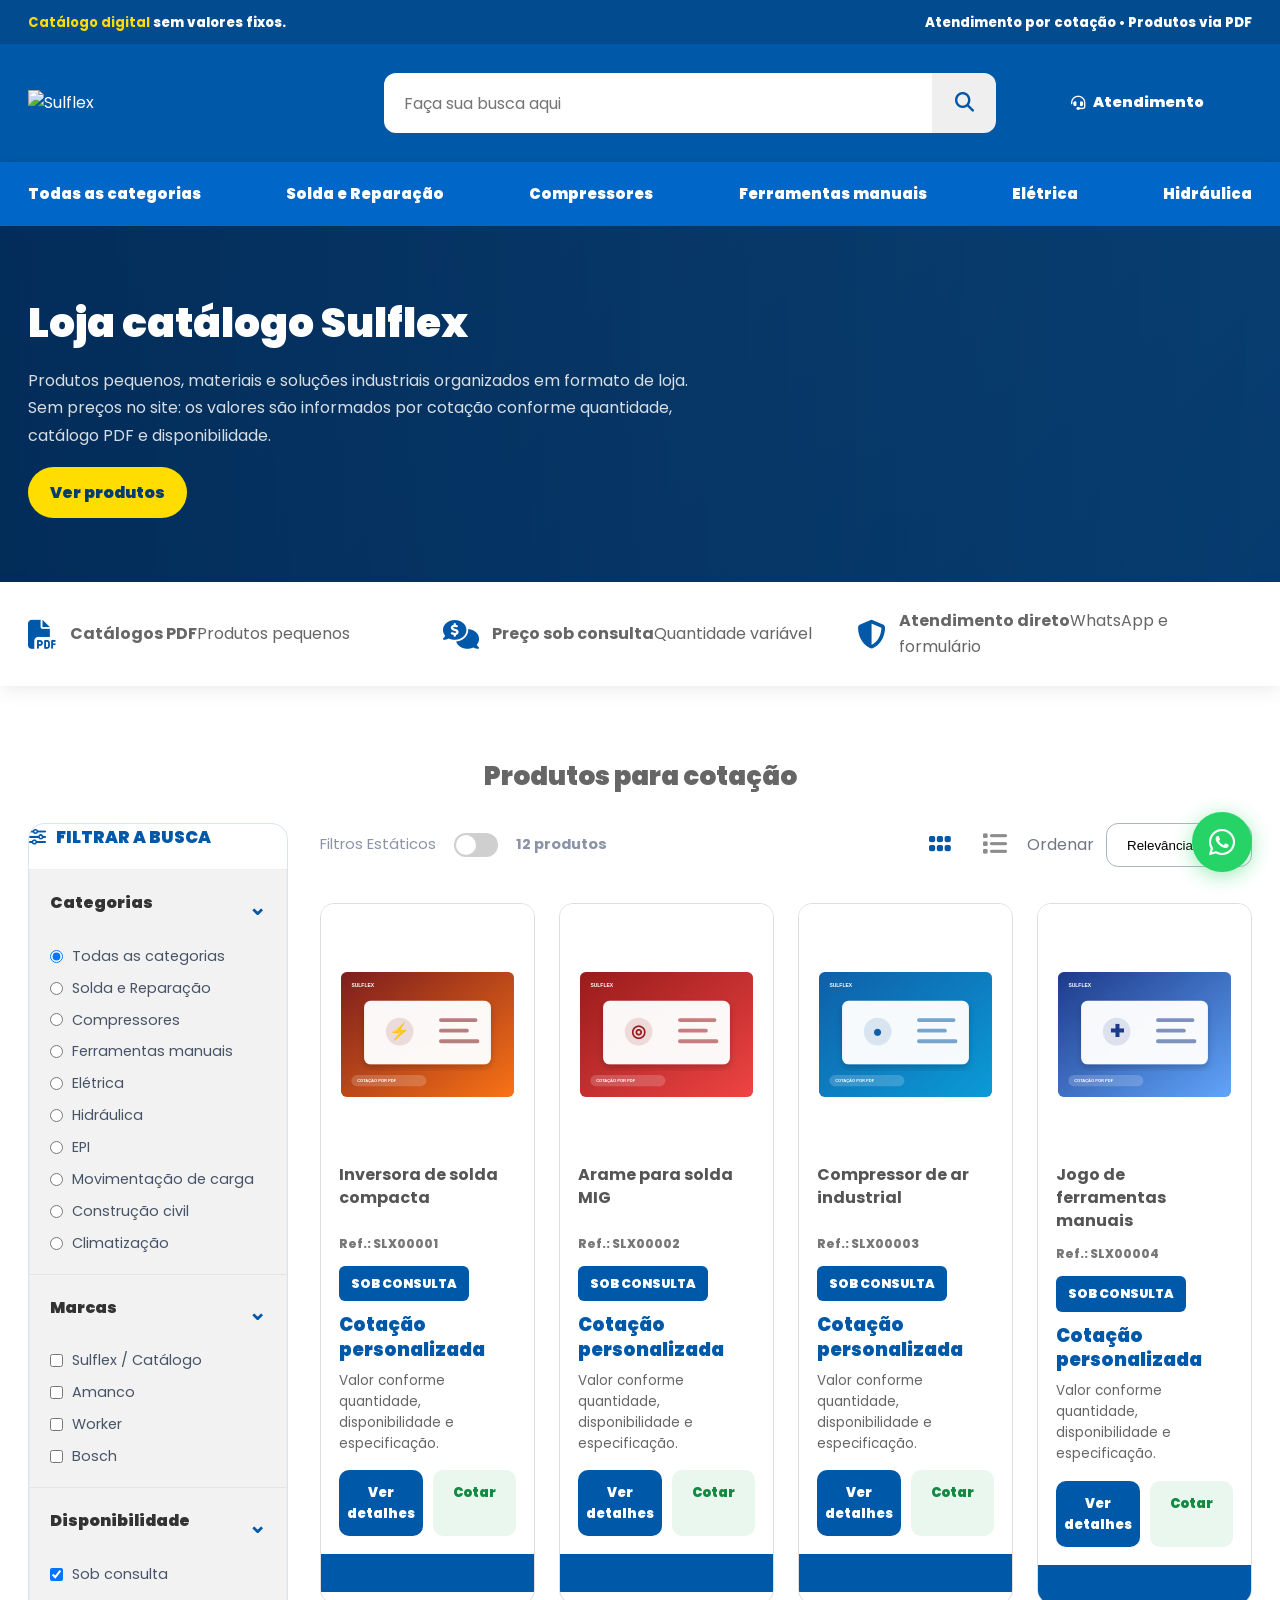
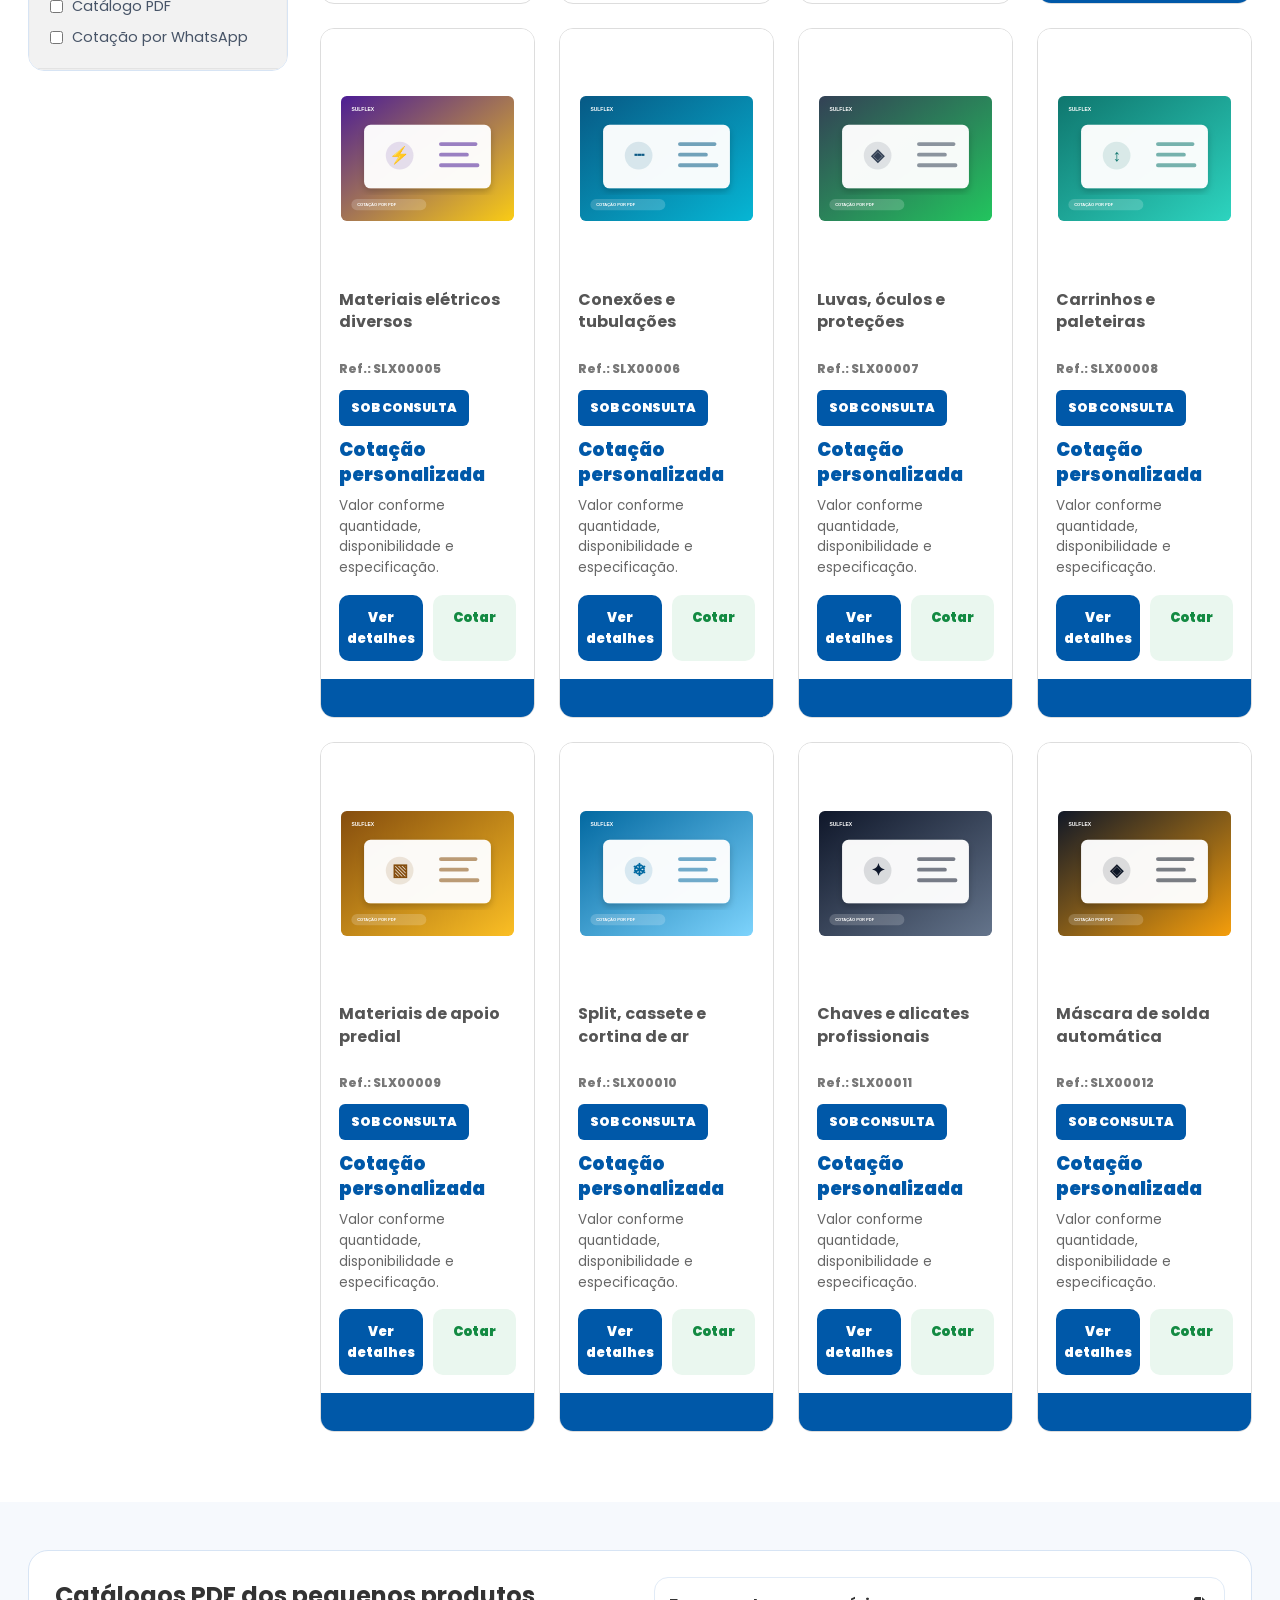
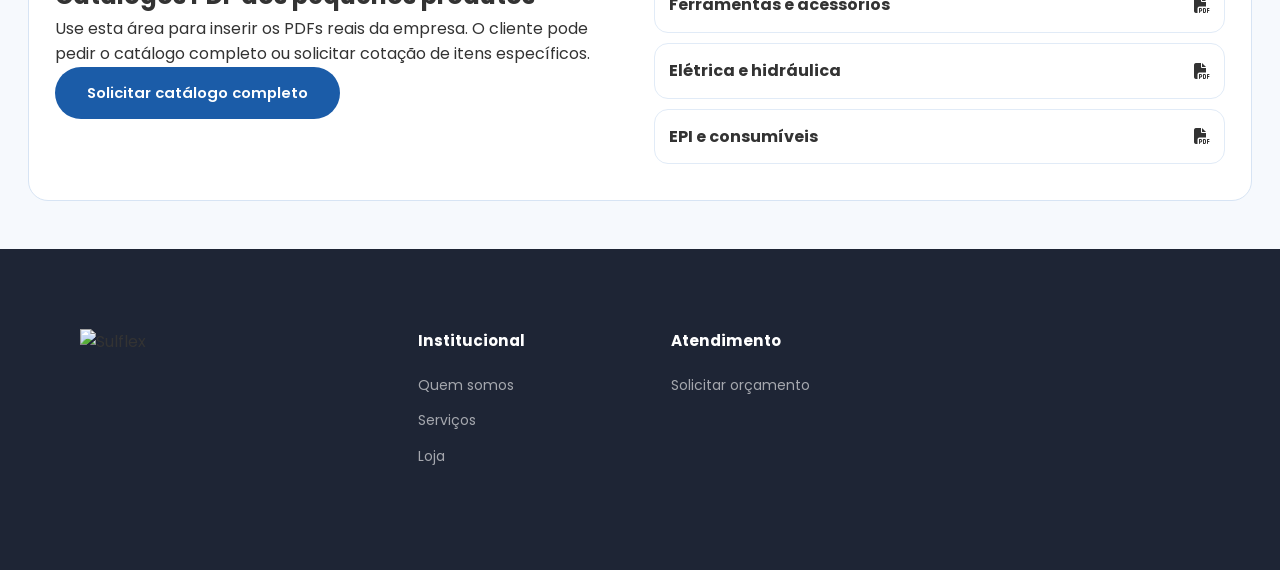
==== commit 15f13d94: "feat: update loja.html with new logo and improved HTML structure for better layout" ====
--- a/loja.html
+++ b/loja.html
@@ -1 +1 @@
-<!DOCTYPE html><html lang="pt-BR"><head><meta charset="UTF-8"><meta name="viewport" content="width=device-width,initial-scale=1.0"><title>Loja catálogo - Sulflex</title><link rel="stylesheet" href="css/styles.css"><link rel="stylesheet" href="css/loja.css"><link rel="stylesheet" href="https://cdnjs.cloudflare.com/ajax/libs/font-awesome/6.5.1/css/all.min.css"></head><body><div class="shop-top"><div class="shop-container"><div><strong>Catálogo digital</strong> sem valores fixos.</div><div>Atendimento por cotação • Produtos via PDF</div></div></div><header class="shop-header"><div class="shop-container"><a class="shop-logo" href="index.html"><img src="img/logo-sulflex.png" alt="Sulflex"></a><div class="shop-search"><input id="search" placeholder="Faça sua busca aqui"><button id="searchBtn"><i class="fa-solid fa-magnifying-glass"></i></button></div><a class="shop-contact" href="contato.html"><i class="fa-solid fa-headset"></i> Atendimento</a></div></header><nav class="shop-nav"><div class="shop-container"><button data-filter="todos">Todas as categorias</button><button data-filter="solda">Solda e Reparação</button><button data-filter="compressores">Compressores</button><button data-filter="ferramentas">Ferramentas manuais</button><button data-filter="eletrica">Elétrica</button><button data-filter="hidraulica">Hidráulica</button></div></nav><section class="shop-hero"><div class="shop-container"><h1>Loja catálogo Sulflex</h1><p>Produtos pequenos, materiais e soluções industriais organizados em formato de loja. Sem preços no site: os valores são informados por cotação conforme quantidade, catálogo PDF e disponibilidade.</p><a href="#produtos">Ver produtos</a></div></section><section class="shop-benefits"><div class="shop-container"><div class="shop-benefit"><i class="fa-solid fa-file-pdf"></i><div><strong>Catálogos PDF</strong><span>Produtos pequenos</span></div></div><div class="shop-benefit"><i class="fa-solid fa-comments-dollar"></i><div><strong>Preço sob consulta</strong><span>Quantidade variável</span></div></div><div class="shop-benefit"><i class="fa-solid fa-shield-halved"></i><div><strong>Atendimento direto</strong><span>WhatsApp e formulário</span></div></div></div></section><main><section class="shop-catalog" id="produtos"><div class="shop-container"><h2 class="shop-title">Produtos para cotação</h2><div class="shop-layout"><aside class="shop-side"><div class="shop-filter-title"><i class="fa-solid fa-sliders"></i> Filtrar a busca</div><div class="shop-filter-block"><details class="shop-filter-section" open><summary>Categorias</summary><div class="shop-filter-options"><label><input type="radio" name="catFilter" value="todos" checked> Todas as categorias</label><label><input type="radio" name="catFilter" value="solda" > Solda e Reparação</label><label><input type="radio" name="catFilter" value="compressores" > Compressores</label><label><input type="radio" name="catFilter" value="ferramentas" > Ferramentas manuais</label><label><input type="radio" name="catFilter" value="eletrica" > Elétrica</label><label><input type="radio" name="catFilter" value="hidraulica" > Hidráulica</label><label><input type="radio" name="catFilter" value="epi" > EPI</label><label><input type="radio" name="catFilter" value="movimentacao" > Movimentação de carga</label><label><input type="radio" name="catFilter" value="construcao" > Construção civil</label><label><input type="radio" name="catFilter" value="climatizacao" > Climatização</label></div></details><details class="shop-filter-section" open><summary>Marcas</summary><div class="shop-filter-options"><label><input type="checkbox" name="brandFilter" value="sulflex"> Sulflex / Catálogo</label><label><input type="checkbox" name="brandFilter" value="amanco"> Amanco</label><label><input type="checkbox" name="brandFilter" value="worker"> Worker</label><label><input type="checkbox" name="brandFilter" value="bosch"> Bosch</label></div></details><details class="shop-filter-section" open><summary>Disponibilidade</summary><div class="shop-filter-options"><label><input type="checkbox" name="statusFilter" value="consulta" checked> Sob consulta</label><label><input type="checkbox" name="statusFilter" value="pdf"> Catálogo PDF</label><label><input type="checkbox" name="statusFilter" value="whatsapp"> Cotação por WhatsApp</label></div></details></div></aside><div><div class="shop-toolbar"><div class="shop-status"><span>Filtros Estáticos</span><span class="shop-switch"></span><strong id="resultCount">0 produtos</strong></div><div class="shop-actions"><button class="shop-view active" id="gridView"><i class="fa-solid fa-grip"></i></button><button class="shop-view" id="listView"><i class="fa-solid fa-list"></i></button><label>Ordenar</label><select class="shop-sort" id="sortSelect"><option value="relevancia">Relevância</option><option value="az">Nome A-Z</option><option value="za">Nome Z-A</option><option value="categoria">Categoria</option></select></div></div><div class="shop-chips" id="activeChips"></div><div class="shop-grid" id="grid"><article class="shop-card" data-cat="solda" data-search="solda e reparação inversora de solda compacta equipamento para pequenos reparos, manutenção e uso profissional leve." data-brand="sulflex" data-status="consulta pdf whatsapp"><div class="shop-card-img"><img src="img/loja/solda-inversora.svg" alt="Inversora de solda compacta"></div><div class="shop-card-body"><h3>Inversora de solda compacta</h3><div class="shop-ref">Ref.: SLX00001</div><span class="shop-tag">SOB CONSULTA</span><div class="shop-consult">Cotação personalizada</div><div class="shop-note">Valor conforme quantidade, disponibilidade e especificação.</div><div class="shop-card-actions"><a class="shop-details" href="produto.html?id=inversora-de-solda-compacta">Ver detalhes</a><a class="shop-quote" href="https://wa.me/5541992054369" target="_blank">Cotar</a></div><div class="shop-bluebar"></div></div></article><article class="shop-card" data-cat="solda" data-search="solda e reparação arame para solda mig consumível para processos de soldagem conforme bitola e aplicação." data-brand="sulflex" data-status="consulta pdf whatsapp"><div class="shop-card-img"><img src="img/loja/arame-solda.svg" alt="Arame para solda MIG"></div><div class="shop-card-body"><h3>Arame para solda MIG</h3><div class="shop-ref">Ref.: SLX00002</div><span class="shop-tag">SOB CONSULTA</span><div class="shop-consult">Cotação personalizada</div><div class="shop-note">Valor conforme quantidade, disponibilidade e especificação.</div><div class="shop-card-actions"><a class="shop-details" href="produto.html?id=arame-para-solda-mig">Ver detalhes</a><a class="shop-quote" href="https://wa.me/5541992054369" target="_blank">Cotar</a></div><div class="shop-bluebar"></div></div></article><article class="shop-card" data-cat="compressores" data-search="compressores compressor de ar industrial linha de compressores para oficina, manutenção e apoio operacional." data-brand="sulflex" data-status="consulta pdf whatsapp"><div class="shop-card-img"><img src="img/loja/compressor-industrial.svg" alt="Compressor de ar industrial"></div><div class="shop-card-body"><h3>Compressor de ar industrial</h3><div class="shop-ref">Ref.: SLX00003</div><span class="shop-tag">SOB CONSULTA</span><div class="shop-consult">Cotação personalizada</div><div class="shop-note">Valor conforme quantidade, disponibilidade e especificação.</div><div class="shop-card-actions"><a class="shop-details" href="produto.html?id=compressor-de-ar-industrial">Ver detalhes</a><a class="shop-quote" href="https://wa.me/5541992054369" target="_blank">Cotar</a></div><div class="shop-bluebar"></div></div></article><article class="shop-card" data-cat="ferramentas" data-search="ferramentas manuais jogo de ferramentas manuais ferramentas para manutenção predial, ajustes e montagem." data-brand="sulflex" data-status="consulta pdf whatsapp"><div class="shop-card-img"><img src="img/loja/ferramentas-kit.svg" alt="Jogo de ferramentas manuais"></div><div class="shop-card-body"><h3>Jogo de ferramentas manuais</h3><div class="shop-ref">Ref.: SLX00004</div><span class="shop-tag">SOB CONSULTA</span><div class="shop-consult">Cotação personalizada</div><div class="shop-note">Valor conforme quantidade, disponibilidade e especificação.</div><div class="shop-card-actions"><a class="shop-details" href="produto.html?id=jogo-de-ferramentas-manuais">Ver detalhes</a><a class="shop-quote" href="https://wa.me/5541992054369" target="_blank">Cotar</a></div><div class="shop-bluebar"></div></div></article><article class="shop-card" data-cat="eletrica" data-search="elétrica materiais elétricos diversos tomadas, conectores, cabos, disjuntores e itens conforme necessidade." data-brand="sulflex" data-status="consulta pdf whatsapp"><div class="shop-card-img"><img src="img/loja/materiais-eletricos.svg" alt="Materiais elétricos diversos"></div><div class="shop-card-body"><h3>Materiais elétricos diversos</h3><div class="shop-ref">Ref.: SLX00005</div><span class="shop-tag">SOB CONSULTA</span><div class="shop-consult">Cotação personalizada</div><div class="shop-note">Valor conforme quantidade, disponibilidade e especificação.</div><div class="shop-card-actions"><a class="shop-details" href="produto.html?id=materiais-eletricos-diversos">Ver detalhes</a><a class="shop-quote" href="https://wa.me/5541992054369" target="_blank">Cotar</a></div><div class="shop-bluebar"></div></div></article><article class="shop-card" data-cat="hidraulica" data-search="hidráulica conexões e tubulações itens hidráulicos pequenos para reparos, manutenção e instalação." data-brand="sulflex" data-status="consulta pdf whatsapp"><div class="shop-card-img"><img src="img/loja/conexoes-hidraulicas.svg" alt="Conexões e tubulações"></div><div class="shop-card-body"><h3>Conexões e tubulações</h3><div class="shop-ref">Ref.: SLX00006</div><span class="shop-tag">SOB CONSULTA</span><div class="shop-consult">Cotação personalizada</div><div class="shop-note">Valor conforme quantidade, disponibilidade e especificação.</div><div class="shop-card-actions"><a class="shop-details" href="produto.html?id=conexoes-e-tubulacoes">Ver detalhes</a><a class="shop-quote" href="https://wa.me/5541992054369" target="_blank">Cotar</a></div><div class="shop-bluebar"></div></div></article><article class="shop-card" data-cat="epi" data-search="epi luvas, óculos e proteções produtos de segurança para operação, manutenção e serviços gerais." data-brand="sulflex" data-status="consulta pdf whatsapp"><div class="shop-card-img"><img src="img/loja/epi-kit.svg" alt="Luvas, óculos e proteções"></div><div class="shop-card-body"><h3>Luvas, óculos e proteções</h3><div class="shop-ref">Ref.: SLX00007</div><span class="shop-tag">SOB CONSULTA</span><div class="shop-consult">Cotação personalizada</div><div class="shop-note">Valor conforme quantidade, disponibilidade e especificação.</div><div class="shop-card-actions"><a class="shop-details" href="produto.html?id=luvas-oculos-e-protecoes">Ver detalhes</a><a class="shop-quote" href="https://wa.me/5541992054369" target="_blank">Cotar</a></div><div class="shop-bluebar"></div></div></article><article class="shop-card" data-cat="movimentacao" data-search="movimentação carrinhos e paleteiras itens para movimentação e apoio em pequenas cargas." data-brand="sulflex" data-status="consulta pdf whatsapp"><div class="shop-card-img"><img src="img/loja/paleteira.svg" alt="Carrinhos e paleteiras"></div><div class="shop-card-body"><h3>Carrinhos e paleteiras</h3><div class="shop-ref">Ref.: SLX00008</div><span class="shop-tag">SOB CONSULTA</span><div class="shop-consult">Cotação personalizada</div><div class="shop-note">Valor conforme quantidade, disponibilidade e especificação.</div><div class="shop-card-actions"><a class="shop-details" href="produto.html?id=carrinhos-e-paleteiras">Ver detalhes</a><a class="shop-quote" href="https://wa.me/5541992054369" target="_blank">Cotar</a></div><div class="shop-bluebar"></div></div></article><article class="shop-card" data-cat="construcao" data-search="construção civil materiais de apoio predial produtos para reparos, reformas e manutenção predial." data-brand="sulflex" data-status="consulta pdf whatsapp"><div class="shop-card-img"><img src="img/loja/apoio-predial.svg" alt="Materiais de apoio predial"></div><div class="shop-card-body"><h3>Materiais de apoio predial</h3><div class="shop-ref">Ref.: SLX00009</div><span class="shop-tag">SOB CONSULTA</span><div class="shop-consult">Cotação personalizada</div><div class="shop-note">Valor conforme quantidade, disponibilidade e especificação.</div><div class="shop-card-actions"><a class="shop-details" href="produto.html?id=materiais-de-apoio-predial">Ver detalhes</a><a class="shop-quote" href="https://wa.me/5541992054369" target="_blank">Cotar</a></div><div class="shop-bluebar"></div></div></article><article class="shop-card" data-cat="climatizacao" data-search="climatização split, cassete e cortina de ar linha de climatização para ambientes internos e áreas comerciais." data-brand="sulflex" data-status="consulta pdf whatsapp"><div class="shop-card-img"><img src="img/loja/climatizacao.svg" alt="Split, cassete e cortina de ar"></div><div class="shop-card-body"><h3>Split, cassete e cortina de ar</h3><div class="shop-ref">Ref.: SLX00010</div><span class="shop-tag">SOB CONSULTA</span><div class="shop-consult">Cotação personalizada</div><div class="shop-note">Valor conforme quantidade, disponibilidade e especificação.</div><div class="shop-card-actions"><a class="shop-details" href="produto.html?id=split-cassete-e-cortina-de-ar">Ver detalhes</a><a class="shop-quote" href="https://wa.me/5541992054369" target="_blank">Cotar</a></div><div class="shop-bluebar"></div></div></article><article class="shop-card" data-cat="ferramentas" data-search="ferramentas manuais chaves e alicates profissionais itens pequenos de catálogo pdf para uso diário em manutenção." data-brand="sulflex" data-status="consulta pdf whatsapp"><div class="shop-card-img"><img src="img/loja/chaves-alicates.svg" alt="Chaves e alicates profissionais"></div><div class="shop-card-body"><h3>Chaves e alicates profissionais</h3><div class="shop-ref">Ref.: SLX00011</div><span class="shop-tag">SOB CONSULTA</span><div class="shop-consult">Cotação personalizada</div><div class="shop-note">Valor conforme quantidade, disponibilidade e especificação.</div><div class="shop-card-actions"><a class="shop-details" href="produto.html?id=chaves-e-alicates-profissionais">Ver detalhes</a><a class="shop-quote" href="https://wa.me/5541992054369" target="_blank">Cotar</a></div><div class="shop-bluebar"></div></div></article><article class="shop-card" data-cat="solda" data-search="solda e reparação máscara de solda automática proteção visual para serviços de solda e reparação." data-brand="sulflex" data-status="consulta pdf whatsapp"><div class="shop-card-img"><img src="img/loja/mascara-solda.svg" alt="Máscara de solda automática"></div><div class="shop-card-body"><h3>Máscara de solda automática</h3><div class="shop-ref">Ref.: SLX00012</div><span class="shop-tag">SOB CONSULTA</span><div class="shop-consult">Cotação personalizada</div><div class="shop-note">Valor conforme quantidade, disponibilidade e especificação.</div><div class="shop-card-actions"><a class="shop-details" href="produto.html?id=mascara-de-solda-automatica">Ver detalhes</a><a class="shop-quote" href="https://wa.me/5541992054369" target="_blank">Cotar</a></div><div class="shop-bluebar"></div></div></article></div><div id="empty" class="shop-empty">Nenhum produto encontrado.</div></div></div></div></section><section class="shop-pdfs"><div class="shop-container"><div class="shop-pdfbox"><div><h2>Catálogos PDF dos pequenos produtos</h2><p>Use esta área para inserir os PDFs reais da empresa. O cliente pode pedir o catálogo completo ou solicitar cotação de itens específicos.</p><a class="btn btn-blue" href="contato.html">Solicitar catálogo completo</a></div><div><div class="shop-pdfitem"><strong>Ferramentas e acessórios</strong><i class="fa-solid fa-file-pdf"></i></div><div class="shop-pdfitem"><strong>Elétrica e hidráulica</strong><i class="fa-solid fa-file-pdf"></i></div><div class="shop-pdfitem"><strong>EPI e consumíveis</strong><i class="fa-solid fa-file-pdf"></i></div></div></div></div></section></main><footer class="footer"><div class="container"><div class="footer-grid"><div class="footer-brand"><img src="img/logobrancasulflex.png" alt="Sulflex" class="shop-footer-logo"></div><div class="footer-col"><h4>Institucional</h4><ul><li><a href="quem-somos.html">Quem somos</a></li><li><a href="servicos.html">Serviços</a></li><li><a href="loja.html">Loja</a></li></ul></div><div class="footer-col"><h4>Atendimento</h4><ul><li><a href="contato.html">Solicitar orçamento</a></li></ul></div></div></div></footer><script>(function(){var cards=[].slice.call(document.querySelectorAll('.shop-card')),filters=[].slice.call(document.querySelectorAll('[data-filter]')),search=document.getElementById('search'),empty=document.getElementById('empty'),active='todos',grid=document.getElementById('grid'),count=document.getElementById('resultCount'),chips=document.getElementById('activeChips'),sort=document.getElementById('sortSelect');function checked(n){return [].slice.call(document.querySelectorAll('input[name="'+n+'"]:checked')).map(i=>i.value)}function currentCat(){var r=document.querySelector('input[name="catFilter"]:checked');return r?r.value:active}function run(){var q=(search.value||'').toLowerCase().trim(),cat=currentCat(),brands=checked('brandFilter'),status=checked('statusFilter'),visible=[];cards.forEach(function(c){var okCat=cat==='todos'||c.dataset.cat===cat,okSearch=!q||c.dataset.search.indexOf(q)>=0||c.textContent.toLowerCase().indexOf(q)>=0,okBrand=!brands.length||brands.some(b=>c.dataset.brand.includes(b)||c.textContent.toLowerCase().includes(b)),okStatus=!status.length||status.some(s=>c.dataset.status.includes(s)||c.textContent.toLowerCase().includes(s));if(okCat&&okSearch&&okBrand&&okStatus){c.style.display='block';visible.push(c)}else c.style.display='none'});var mode=sort.value;if(mode==='az')visible.sort((a,b)=>a.querySelector('h3').textContent.localeCompare(b.querySelector('h3').textContent));if(mode==='za')visible.sort((a,b)=>b.querySelector('h3').textContent.localeCompare(a.querySelector('h3').textContent));if(mode==='categoria')visible.sort((a,b)=>(a.dataset.cat||'').localeCompare(b.dataset.cat||''));visible.forEach(c=>grid.appendChild(c));count.textContent=visible.length+' produto'+(visible.length!==1?'s':'');empty.classList.toggle('show',visible.length===0);chips.innerHTML=(q?'<span class="shop-chip">Busca: '+q+'</span>':'')+(cat&&cat!=='todos'?'<span class="shop-chip">Categoria: '+cat+'</span>':'')}filters.forEach(b=>b.onclick=function(){active=b.dataset.filter;var r=document.querySelector('input[name="catFilter"][value="'+active+'"]');if(r)r.checked=true;run();document.getElementById('produtos').scrollIntoView({behavior:'smooth'})});document.querySelectorAll('input[name="catFilter"],input[name="brandFilter"],input[name="statusFilter"]').forEach(i=>i.addEventListener('change',run));search.addEventListener('input',run);searchBtn.onclick=run;sort.addEventListener('change',run);gridView.onclick=function(){grid.classList.remove('list-view');gridView.classList.add('active');listView.classList.remove('active')};listView.onclick=function(){grid.classList.add('list-view');listView.classList.add('active');gridView.classList.remove('active')};document.querySelectorAll('.shop-quote').forEach(a=>a.onclick=function(e){var c=a.closest('.shop-card');if(c){e.preventDefault();window.open('https://wa.me/5541992054369?text='+encodeURIComponent('Olá, gostaria de cotar: '+c.querySelector('h3').textContent.trim()),'_blank')}});run();})();</script><a href="https://wa.me/5541992054369" class="whatsapp-float" target="_blank"><i class="fa-brands fa-whatsapp"></i><span class="wa-tooltip">Fale pelo WhatsApp</span></a></body></html>+<!DOCTYPE html><html lang="pt-BR"><head><meta charset="UTF-8"><meta name="viewport" content="width=device-width,initial-scale=1.0"><title>Loja catálogo - Sulflex</title><link rel="stylesheet" href="css/styles.css"><link rel="stylesheet" href="css/loja.css"><link rel="stylesheet" href="https://cdnjs.cloudflare.com/ajax/libs/font-awesome/6.5.1/css/all.min.css"></head><body><div class="shop-top"><div class="shop-container"><div><strong>Catálogo digital</strong> sem valores fixos.</div><div>Atendimento por cotação • Produtos via PDF</div></div></div><header class="shop-header"><div class="shop-container"><a class="shop-logo" href="index.html"><img src="img/logobrancasulflex.png" alt="Sulflex"></a><div class="shop-search"><input id="search" placeholder="Faça sua busca aqui"><button id="searchBtn"><i class="fa-solid fa-magnifying-glass"></i></button></div><a class="shop-contact" href="contato.html"><i class="fa-solid fa-headset"></i> Atendimento</a></div></header><nav class="shop-nav"><div class="shop-container"><button data-filter="todos">Todas as categorias</button><button data-filter="solda">Solda e Reparação</button><button data-filter="compressores">Compressores</button><button data-filter="ferramentas">Ferramentas manuais</button><button data-filter="eletrica">Elétrica</button><button data-filter="hidraulica">Hidráulica</button></div></nav><section class="shop-hero"><div class="shop-container"><h1>Loja catálogo Sulflex</h1><p>Produtos pequenos, materiais e soluções industriais organizados em formato de loja. Sem preços no site: os valores são informados por cotação conforme quantidade, catálogo PDF e disponibilidade.</p><a href="#produtos">Ver produtos</a></div></section><section class="shop-benefits"><div class="shop-container"><div class="shop-benefit"><i class="fa-solid fa-file-pdf"></i><div><strong>Catálogos PDF</strong><span>Produtos pequenos</span></div></div><div class="shop-benefit"><i class="fa-solid fa-comments-dollar"></i><div><strong>Preço sob consulta</strong><span>Quantidade variável</span></div></div><div class="shop-benefit"><i class="fa-solid fa-shield-halved"></i><div><strong>Atendimento direto</strong><span>WhatsApp e formulário</span></div></div></div></section><main><section class="shop-catalog" id="produtos"><div class="shop-container"><h2 class="shop-title">Produtos para cotação</h2><div class="shop-layout"><aside class="shop-side"><div class="shop-filter-title"><i class="fa-solid fa-sliders"></i> Filtrar a busca</div><div class="shop-filter-block"><details class="shop-filter-section" open><summary>Categorias</summary><div class="shop-filter-options"><label><input type="radio" name="catFilter" value="todos" checked> Todas as categorias</label><label><input type="radio" name="catFilter" value="solda" > Solda e Reparação</label><label><input type="radio" name="catFilter" value="compressores" > Compressores</label><label><input type="radio" name="catFilter" value="ferramentas" > Ferramentas manuais</label><label><input type="radio" name="catFilter" value="eletrica" > Elétrica</label><label><input type="radio" name="catFilter" value="hidraulica" > Hidráulica</label><label><input type="radio" name="catFilter" value="epi" > EPI</label><label><input type="radio" name="catFilter" value="movimentacao" > Movimentação de carga</label><label><input type="radio" name="catFilter" value="construcao" > Construção civil</label><label><input type="radio" name="catFilter" value="climatizacao" > Climatização</label></div></details><details class="shop-filter-section" open><summary>Marcas</summary><div class="shop-filter-options"><label><input type="checkbox" name="brandFilter" value="sulflex"> Sulflex / Catálogo</label><label><input type="checkbox" name="brandFilter" value="amanco"> Amanco</label><label><input type="checkbox" name="brandFilter" value="worker"> Worker</label><label><input type="checkbox" name="brandFilter" value="bosch"> Bosch</label></div></details><details class="shop-filter-section" open><summary>Disponibilidade</summary><div class="shop-filter-options"><label><input type="checkbox" name="statusFilter" value="consulta" checked> Sob consulta</label><label><input type="checkbox" name="statusFilter" value="pdf"> Catálogo PDF</label><label><input type="checkbox" name="statusFilter" value="whatsapp"> Cotação por WhatsApp</label></div></details></div></aside><div><div class="shop-toolbar"><div class="shop-status"><span>Filtros Estáticos</span><span class="shop-switch"></span><strong id="resultCount">0 produtos</strong></div><div class="shop-actions"><button class="shop-view active" id="gridView"><i class="fa-solid fa-grip"></i></button><button class="shop-view" id="listView"><i class="fa-solid fa-list"></i></button><label>Ordenar</label><select class="shop-sort" id="sortSelect"><option value="relevancia">Relevância</option><option value="az">Nome A-Z</option><option value="za">Nome Z-A</option><option value="categoria">Categoria</option></select></div></div><div class="shop-chips" id="activeChips"></div><div class="shop-grid" id="grid"><article class="shop-card" data-cat="solda" data-search="solda e reparação inversora de solda compacta equipamento para pequenos reparos, manutenção e uso profissional leve." data-brand="sulflex" data-status="consulta pdf whatsapp"><div class="shop-card-img"><img src="img/loja/solda-inversora.svg" alt="Inversora de solda compacta"></div><div class="shop-card-body"><h3>Inversora de solda compacta</h3><div class="shop-ref">Ref.: SLX00001</div><span class="shop-tag">SOB CONSULTA</span><div class="shop-consult">Cotação personalizada</div><div class="shop-note">Valor conforme quantidade, disponibilidade e especificação.</div><div class="shop-card-actions"><a class="shop-details" href="produto.html?id=inversora-de-solda-compacta">Ver detalhes</a><a class="shop-quote" href="https://wa.me/5541992054369" target="_blank">Cotar</a></div><div class="shop-bluebar"></div></div></article><article class="shop-card" data-cat="solda" data-search="solda e reparação arame para solda mig consumível para processos de soldagem conforme bitola e aplicação." data-brand="sulflex" data-status="consulta pdf whatsapp"><div class="shop-card-img"><img src="img/loja/arame-solda.svg" alt="Arame para solda MIG"></div><div class="shop-card-body"><h3>Arame para solda MIG</h3><div class="shop-ref">Ref.: SLX00002</div><span class="shop-tag">SOB CONSULTA</span><div class="shop-consult">Cotação personalizada</div><div class="shop-note">Valor conforme quantidade, disponibilidade e especificação.</div><div class="shop-card-actions"><a class="shop-details" href="produto.html?id=arame-para-solda-mig">Ver detalhes</a><a class="shop-quote" href="https://wa.me/5541992054369" target="_blank">Cotar</a></div><div class="shop-bluebar"></div></div></article><article class="shop-card" data-cat="compressores" data-search="compressores compressor de ar industrial linha de compressores para oficina, manutenção e apoio operacional." data-brand="sulflex" data-status="consulta pdf whatsapp"><div class="shop-card-img"><img src="img/loja/compressor-industrial.svg" alt="Compressor de ar industrial"></div><div class="shop-card-body"><h3>Compressor de ar industrial</h3><div class="shop-ref">Ref.: SLX00003</div><span class="shop-tag">SOB CONSULTA</span><div class="shop-consult">Cotação personalizada</div><div class="shop-note">Valor conforme quantidade, disponibilidade e especificação.</div><div class="shop-card-actions"><a class="shop-details" href="produto.html?id=compressor-de-ar-industrial">Ver detalhes</a><a class="shop-quote" href="https://wa.me/5541992054369" target="_blank">Cotar</a></div><div class="shop-bluebar"></div></div></article><article class="shop-card" data-cat="ferramentas" data-search="ferramentas manuais jogo de ferramentas manuais ferramentas para manutenção predial, ajustes e montagem." data-brand="sulflex" data-status="consulta pdf whatsapp"><div class="shop-card-img"><img src="img/loja/ferramentas-kit.svg" alt="Jogo de ferramentas manuais"></div><div class="shop-card-body"><h3>Jogo de ferramentas manuais</h3><div class="shop-ref">Ref.: SLX00004</div><span class="shop-tag">SOB CONSULTA</span><div class="shop-consult">Cotação personalizada</div><div class="shop-note">Valor conforme quantidade, disponibilidade e especificação.</div><div class="shop-card-actions"><a class="shop-details" href="produto.html?id=jogo-de-ferramentas-manuais">Ver detalhes</a><a class="shop-quote" href="https://wa.me/5541992054369" target="_blank">Cotar</a></div><div class="shop-bluebar"></div></div></article><article class="shop-card" data-cat="eletrica" data-search="elétrica materiais elétricos diversos tomadas, conectores, cabos, disjuntores e itens conforme necessidade." data-brand="sulflex" data-status="consulta pdf whatsapp"><div class="shop-card-img"><img src="img/loja/materiais-eletricos.svg" alt="Materiais elétricos diversos"></div><div class="shop-card-body"><h3>Materiais elétricos diversos</h3><div class="shop-ref">Ref.: SLX00005</div><span class="shop-tag">SOB CONSULTA</span><div class="shop-consult">Cotação personalizada</div><div class="shop-note">Valor conforme quantidade, disponibilidade e especificação.</div><div class="shop-card-actions"><a class="shop-details" href="produto.html?id=materiais-eletricos-diversos">Ver detalhes</a><a class="shop-quote" href="https://wa.me/5541992054369" target="_blank">Cotar</a></div><div class="shop-bluebar"></div></div></article><article class="shop-card" data-cat="hidraulica" data-search="hidráulica conexões e tubulações itens hidráulicos pequenos para reparos, manutenção e instalação." data-brand="sulflex" data-status="consulta pdf whatsapp"><div class="shop-card-img"><img src="img/loja/conexoes-hidraulicas.svg" alt="Conexões e tubulações"></div><div class="shop-card-body"><h3>Conexões e tubulações</h3><div class="shop-ref">Ref.: SLX00006</div><span class="shop-tag">SOB CONSULTA</span><div class="shop-consult">Cotação personalizada</div><div class="shop-note">Valor conforme quantidade, disponibilidade e especificação.</div><div class="shop-card-actions"><a class="shop-details" href="produto.html?id=conexoes-e-tubulacoes">Ver detalhes</a><a class="shop-quote" href="https://wa.me/5541992054369" target="_blank">Cotar</a></div><div class="shop-bluebar"></div></div></article><article class="shop-card" data-cat="epi" data-search="epi luvas, óculos e proteções produtos de segurança para operação, manutenção e serviços gerais." data-brand="sulflex" data-status="consulta pdf whatsapp"><div class="shop-card-img"><img src="img/loja/epi-kit.svg" alt="Luvas, óculos e proteções"></div><div class="shop-card-body"><h3>Luvas, óculos e proteções</h3><div class="shop-ref">Ref.: SLX00007</div><span class="shop-tag">SOB CONSULTA</span><div class="shop-consult">Cotação personalizada</div><div class="shop-note">Valor conforme quantidade, disponibilidade e especificação.</div><div class="shop-card-actions"><a class="shop-details" href="produto.html?id=luvas-oculos-e-protecoes">Ver detalhes</a><a class="shop-quote" href="https://wa.me/5541992054369" target="_blank">Cotar</a></div><div class="shop-bluebar"></div></div></article><article class="shop-card" data-cat="movimentacao" data-search="movimentação carrinhos e paleteiras itens para movimentação e apoio em pequenas cargas." data-brand="sulflex" data-status="consulta pdf whatsapp"><div class="shop-card-img"><img src="img/loja/paleteira.svg" alt="Carrinhos e paleteiras"></div><div class="shop-card-body"><h3>Carrinhos e paleteiras</h3><div class="shop-ref">Ref.: SLX00008</div><span class="shop-tag">SOB CONSULTA</span><div class="shop-consult">Cotação personalizada</div><div class="shop-note">Valor conforme quantidade, disponibilidade e especificação.</div><div class="shop-card-actions"><a class="shop-details" href="produto.html?id=carrinhos-e-paleteiras">Ver detalhes</a><a class="shop-quote" href="https://wa.me/5541992054369" target="_blank">Cotar</a></div><div class="shop-bluebar"></div></div></article><article class="shop-card" data-cat="construcao" data-search="construção civil materiais de apoio predial produtos para reparos, reformas e manutenção predial." data-brand="sulflex" data-status="consulta pdf whatsapp"><div class="shop-card-img"><img src="img/loja/apoio-predial.svg" alt="Materiais de apoio predial"></div><div class="shop-card-body"><h3>Materiais de apoio predial</h3><div class="shop-ref">Ref.: SLX00009</div><span class="shop-tag">SOB CONSULTA</span><div class="shop-consult">Cotação personalizada</div><div class="shop-note">Valor conforme quantidade, disponibilidade e especificação.</div><div class="shop-card-actions"><a class="shop-details" href="produto.html?id=materiais-de-apoio-predial">Ver detalhes</a><a class="shop-quote" href="https://wa.me/5541992054369" target="_blank">Cotar</a></div><div class="shop-bluebar"></div></div></article><article class="shop-card" data-cat="climatizacao" data-search="climatização split, cassete e cortina de ar linha de climatização para ambientes internos e áreas comerciais." data-brand="sulflex" data-status="consulta pdf whatsapp"><div class="shop-card-img"><img src="img/loja/climatizacao.svg" alt="Split, cassete e cortina de ar"></div><div class="shop-card-body"><h3>Split, cassete e cortina de ar</h3><div class="shop-ref">Ref.: SLX00010</div><span class="shop-tag">SOB CONSULTA</span><div class="shop-consult">Cotação personalizada</div><div class="shop-note">Valor conforme quantidade, disponibilidade e especificação.</div><div class="shop-card-actions"><a class="shop-details" href="produto.html?id=split-cassete-e-cortina-de-ar">Ver detalhes</a><a class="shop-quote" href="https://wa.me/5541992054369" target="_blank">Cotar</a></div><div class="shop-bluebar"></div></div></article><article class="shop-card" data-cat="ferramentas" data-search="ferramentas manuais chaves e alicates profissionais itens pequenos de catálogo pdf para uso diário em manutenção." data-brand="sulflex" data-status="consulta pdf whatsapp"><div class="shop-card-img"><img src="img/loja/chaves-alicates.svg" alt="Chaves e alicates profissionais"></div><div class="shop-card-body"><h3>Chaves e alicates profissionais</h3><div class="shop-ref">Ref.: SLX00011</div><span class="shop-tag">SOB CONSULTA</span><div class="shop-consult">Cotação personalizada</div><div class="shop-note">Valor conforme quantidade, disponibilidade e especificação.</div><div class="shop-card-actions"><a class="shop-details" href="produto.html?id=chaves-e-alicates-profissionais">Ver detalhes</a><a class="shop-quote" href="https://wa.me/5541992054369" target="_blank">Cotar</a></div><div class="shop-bluebar"></div></div></article><article class="shop-card" data-cat="solda" data-search="solda e reparação máscara de solda automática proteção visual para serviços de solda e reparação." data-brand="sulflex" data-status="consulta pdf whatsapp"><div class="shop-card-img"><img src="img/loja/mascara-solda.svg" alt="Máscara de solda automática"></div><div class="shop-card-body"><h3>Máscara de solda automática</h3><div class="shop-ref">Ref.: SLX00012</div><span class="shop-tag">SOB CONSULTA</span><div class="shop-consult">Cotação personalizada</div><div class="shop-note">Valor conforme quantidade, disponibilidade e especificação.</div><div class="shop-card-actions"><a class="shop-details" href="produto.html?id=mascara-de-solda-automatica">Ver detalhes</a><a class="shop-quote" href="https://wa.me/5541992054369" target="_blank">Cotar</a></div><div class="shop-bluebar"></div></div></article></div><div id="empty" class="shop-empty">Nenhum produto encontrado.</div></div></div></div></section><section class="shop-pdfs"><div class="shop-container"><div class="shop-pdfbox"><div><h2>Catálogos PDF dos pequenos produtos</h2><p>Use esta área para inserir os PDFs reais da empresa. O cliente pode pedir o catálogo completo ou solicitar cotação de itens específicos.</p><a class="btn btn-blue" href="contato.html">Solicitar catálogo completo</a></div><div><div class="shop-pdfitem"><strong>Ferramentas e acessórios</strong><i class="fa-solid fa-file-pdf"></i></div><div class="shop-pdfitem"><strong>Elétrica e hidráulica</strong><i class="fa-solid fa-file-pdf"></i></div><div class="shop-pdfitem"><strong>EPI e consumíveis</strong><i class="fa-solid fa-file-pdf"></i></div></div></div></div></section></main><footer class="footer"><div class="container"><div class="footer-grid"><div class="footer-brand"><img src="img/logobrancasulflex.png" alt="Sulflex" class="shop-footer-logo"></div><div class="footer-col"><h4>Institucional</h4><ul><li><a href="quem-somos.html">Quem somos</a></li><li><a href="servicos.html">Serviços</a></li><li><a href="loja.html">Loja</a></li></ul></div><div class="footer-col"><h4>Atendimento</h4><ul><li><a href="contato.html">Solicitar orçamento</a></li></ul></div></div></div></footer><script>(function(){var cards=[].slice.call(document.querySelectorAll('.shop-card')),filters=[].slice.call(document.querySelectorAll('[data-filter]')),search=document.getElementById('search'),empty=document.getElementById('empty'),active='todos',grid=document.getElementById('grid'),count=document.getElementById('resultCount'),chips=document.getElementById('activeChips'),sort=document.getElementById('sortSelect');function checked(n){return [].slice.call(document.querySelectorAll('input[name="'+n+'"]:checked')).map(i=>i.value)}function currentCat(){var r=document.querySelector('input[name="catFilter"]:checked');return r?r.value:active}function run(){var q=(search.value||'').toLowerCase().trim(),cat=currentCat(),brands=checked('brandFilter'),status=checked('statusFilter'),visible=[];cards.forEach(function(c){var okCat=cat==='todos'||c.dataset.cat===cat,okSearch=!q||c.dataset.search.indexOf(q)>=0||c.textContent.toLowerCase().indexOf(q)>=0,okBrand=!brands.length||brands.some(b=>c.dataset.brand.includes(b)||c.textContent.toLowerCase().includes(b)),okStatus=!status.length||status.some(s=>c.dataset.status.includes(s)||c.textContent.toLowerCase().includes(s));if(okCat&&okSearch&&okBrand&&okStatus){c.style.display='block';visible.push(c)}else c.style.display='none'});var mode=sort.value;if(mode==='az')visible.sort((a,b)=>a.querySelector('h3').textContent.localeCompare(b.querySelector('h3').textContent));if(mode==='za')visible.sort((a,b)=>b.querySelector('h3').textContent.localeCompare(a.querySelector('h3').textContent));if(mode==='categoria')visible.sort((a,b)=>(a.dataset.cat||'').localeCompare(b.dataset.cat||''));visible.forEach(c=>grid.appendChild(c));count.textContent=visible.length+' produto'+(visible.length!==1?'s':'');empty.classList.toggle('show',visible.length===0);chips.innerHTML=(q?'<span class="shop-chip">Busca: '+q+'</span>':'')+(cat&&cat!=='todos'?'<span class="shop-chip">Categoria: '+cat+'</span>':'')}filters.forEach(b=>b.onclick=function(){active=b.dataset.filter;var r=document.querySelector('input[name="catFilter"][value="'+active+'"]');if(r)r.checked=true;run();document.getElementById('produtos').scrollIntoView({behavior:'smooth'})});document.querySelectorAll('input[name="catFilter"],input[name="brandFilter"],input[name="statusFilter"]').forEach(i=>i.addEventListener('change',run));search.addEventListener('input',run);searchBtn.onclick=run;sort.addEventListener('change',run);gridView.onclick=function(){grid.classList.remove('list-view');gridView.classList.add('active');listView.classList.remove('active')};listView.onclick=function(){grid.classList.add('list-view');listView.classList.add('active');gridView.classList.remove('active')};document.querySelectorAll('.shop-quote').forEach(a=>a.onclick=function(e){var c=a.closest('.shop-card');if(c){e.preventDefault();window.open('https://wa.me/5541992054369?text='+encodeURIComponent('Olá, gostaria de cotar: '+c.querySelector('h3').textContent.trim()),'_blank')}});run();})();</script><a href="https://wa.me/5541992054369" class="whatsapp-float" target="_blank"><i class="fa-brands fa-whatsapp"></i><span class="wa-tooltip">Fale pelo WhatsApp</span></a></body></html>
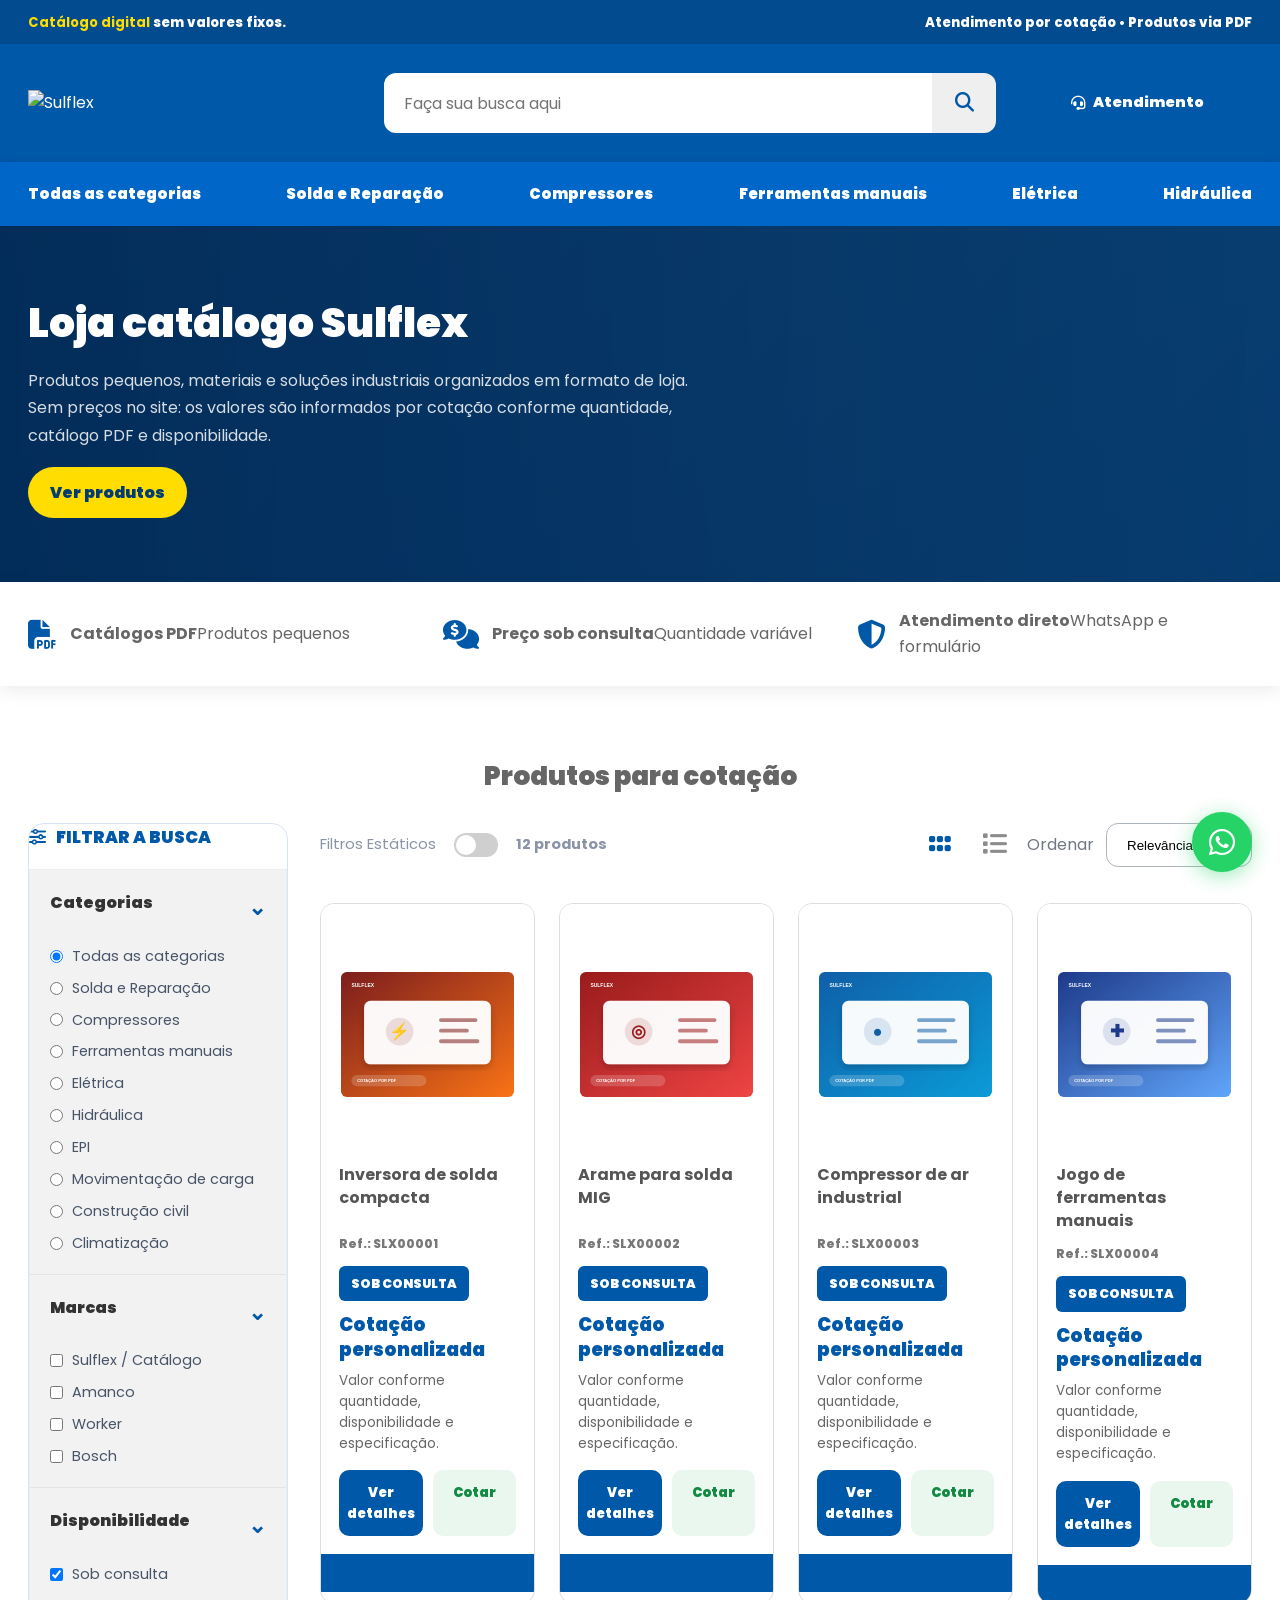
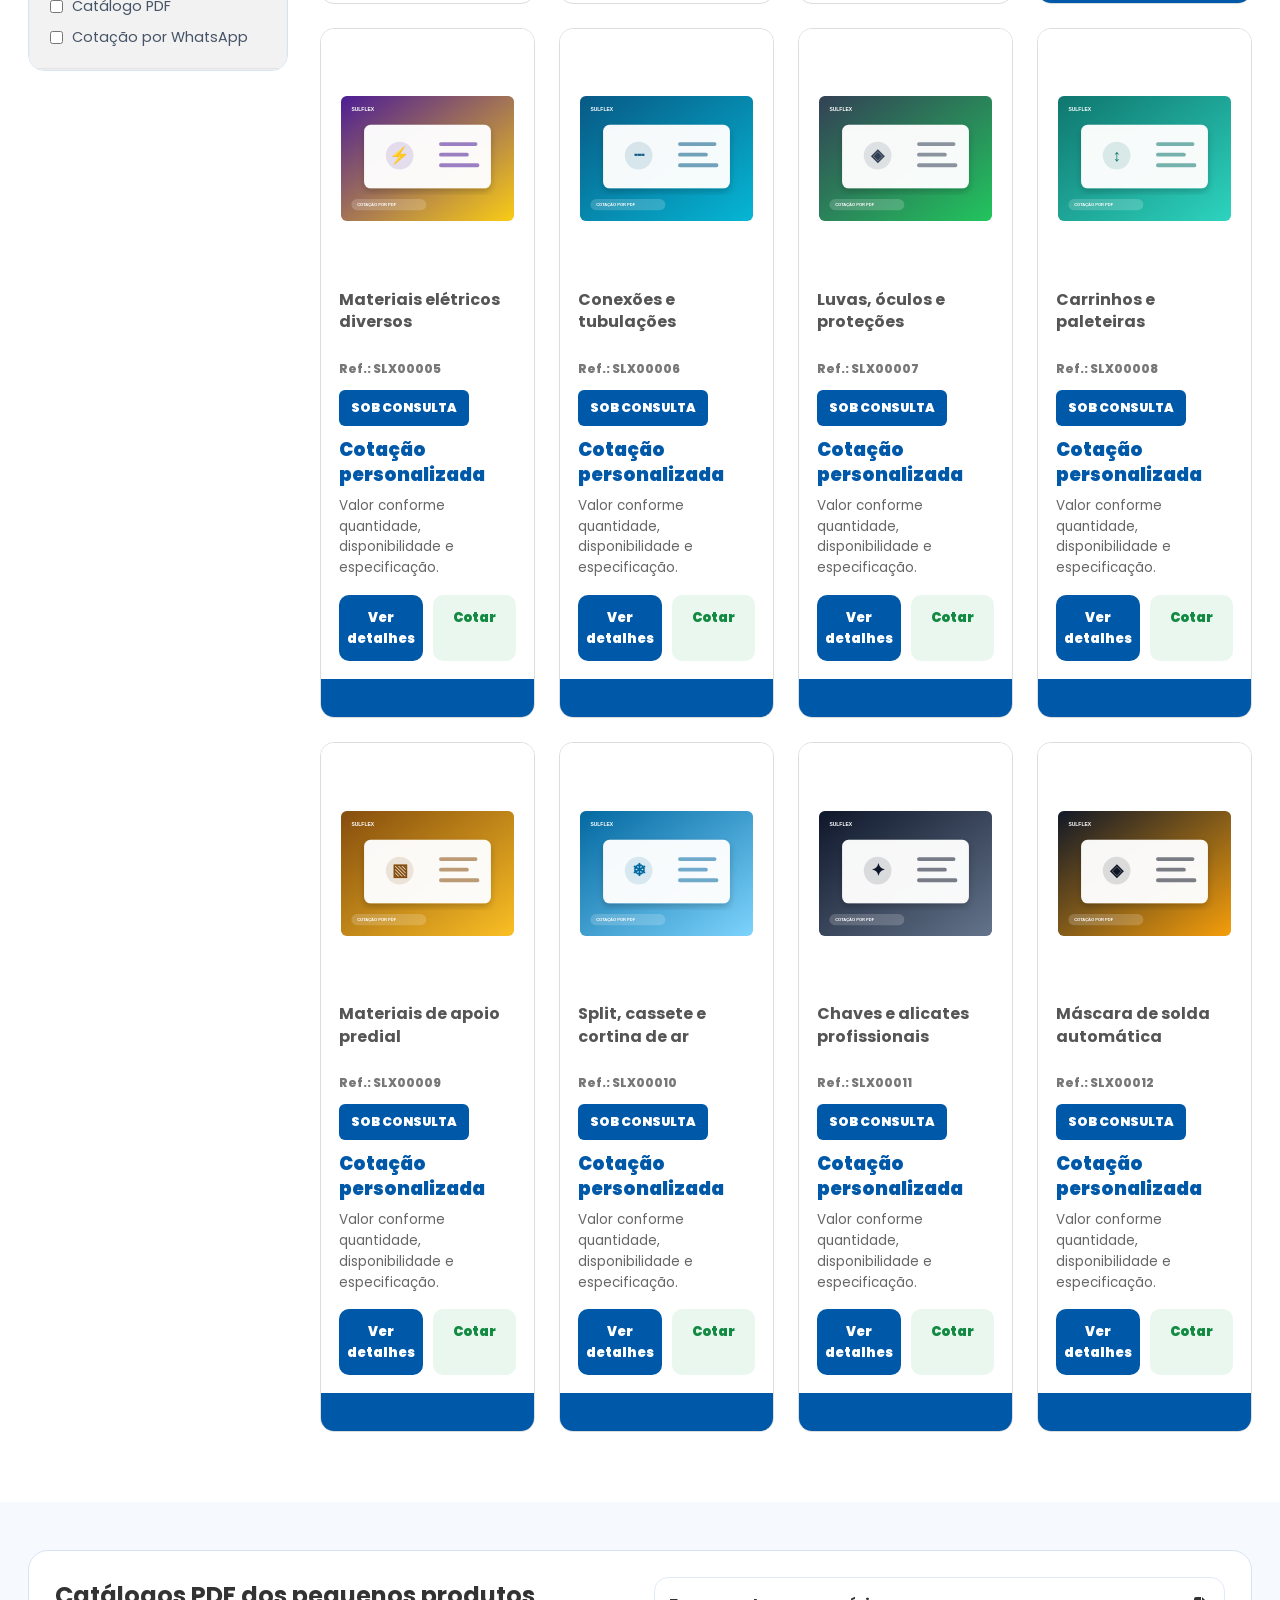
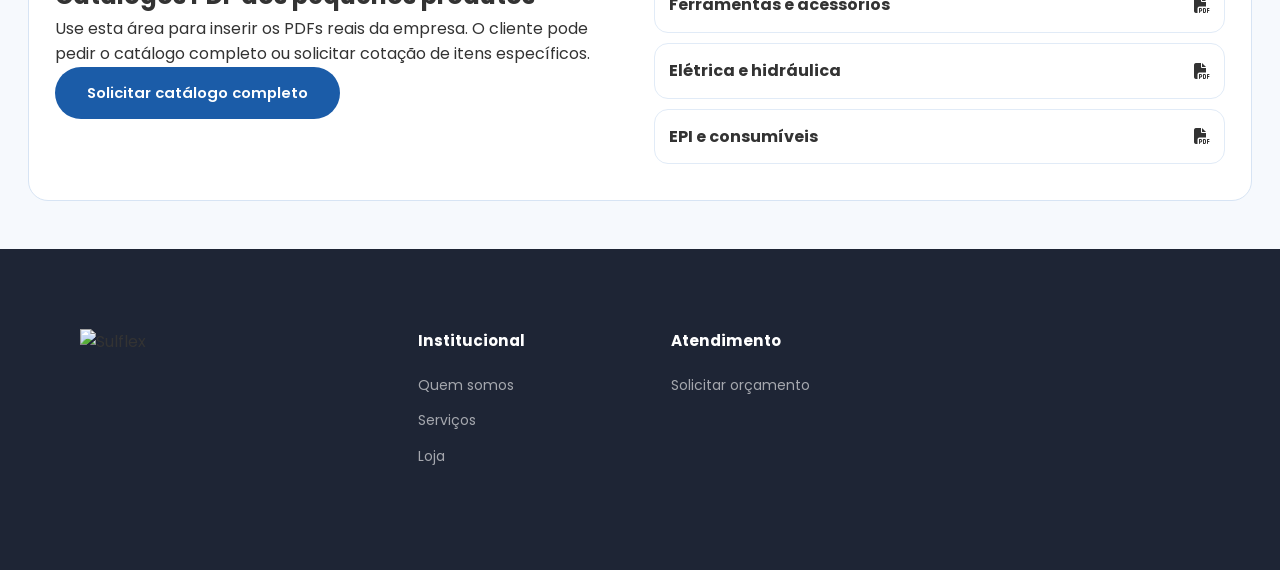
==== commit 15efc31f: "feat: update produto.html layout and images - Changed the layout of produto.html to enhance user exp" ====
--- a/loja.html
+++ b/loja.html
@@ -1 +1 @@
-<!DOCTYPE html><html lang="pt-BR"><head><meta charset="UTF-8"><meta name="viewport" content="width=device-width,initial-scale=1.0"><title>Loja catálogo - Sulflex</title><link rel="stylesheet" href="css/styles.css"><link rel="stylesheet" href="css/loja.css"><link rel="stylesheet" href="https://cdnjs.cloudflare.com/ajax/libs/font-awesome/6.5.1/css/all.min.css"></head><body><div class="shop-top"><div class="shop-container"><div><strong>Catálogo digital</strong> sem valores fixos.</div><div>Atendimento por cotação • Produtos via PDF</div></div></div><header class="shop-header"><div class="shop-container"><a class="shop-logo" href="index.html"><img src="img/logobrancasulflex.png" alt="Sulflex"></a><div class="shop-search"><input id="search" placeholder="Faça sua busca aqui"><button id="searchBtn"><i class="fa-solid fa-magnifying-glass"></i></button></div><a class="shop-contact" href="contato.html"><i class="fa-solid fa-headset"></i> Atendimento</a></div></header><nav class="shop-nav"><div class="shop-container"><button data-filter="todos">Todas as categorias</button><button data-filter="solda">Solda e Reparação</button><button data-filter="compressores">Compressores</button><button data-filter="ferramentas">Ferramentas manuais</button><button data-filter="eletrica">Elétrica</button><button data-filter="hidraulica">Hidráulica</button></div></nav><section class="shop-hero"><div class="shop-container"><h1>Loja catálogo Sulflex</h1><p>Produtos pequenos, materiais e soluções industriais organizados em formato de loja. Sem preços no site: os valores são informados por cotação conforme quantidade, catálogo PDF e disponibilidade.</p><a href="#produtos">Ver produtos</a></div></section><section class="shop-benefits"><div class="shop-container"><div class="shop-benefit"><i class="fa-solid fa-file-pdf"></i><div><strong>Catálogos PDF</strong><span>Produtos pequenos</span></div></div><div class="shop-benefit"><i class="fa-solid fa-comments-dollar"></i><div><strong>Preço sob consulta</strong><span>Quantidade variável</span></div></div><div class="shop-benefit"><i class="fa-solid fa-shield-halved"></i><div><strong>Atendimento direto</strong><span>WhatsApp e formulário</span></div></div></div></section><main><section class="shop-catalog" id="produtos"><div class="shop-container"><h2 class="shop-title">Produtos para cotação</h2><div class="shop-layout"><aside class="shop-side"><div class="shop-filter-title"><i class="fa-solid fa-sliders"></i> Filtrar a busca</div><div class="shop-filter-block"><details class="shop-filter-section" open><summary>Categorias</summary><div class="shop-filter-options"><label><input type="radio" name="catFilter" value="todos" checked> Todas as categorias</label><label><input type="radio" name="catFilter" value="solda" > Solda e Reparação</label><label><input type="radio" name="catFilter" value="compressores" > Compressores</label><label><input type="radio" name="catFilter" value="ferramentas" > Ferramentas manuais</label><label><input type="radio" name="catFilter" value="eletrica" > Elétrica</label><label><input type="radio" name="catFilter" value="hidraulica" > Hidráulica</label><label><input type="radio" name="catFilter" value="epi" > EPI</label><label><input type="radio" name="catFilter" value="movimentacao" > Movimentação de carga</label><label><input type="radio" name="catFilter" value="construcao" > Construção civil</label><label><input type="radio" name="catFilter" value="climatizacao" > Climatização</label></div></details><details class="shop-filter-section" open><summary>Marcas</summary><div class="shop-filter-options"><label><input type="checkbox" name="brandFilter" value="sulflex"> Sulflex / Catálogo</label><label><input type="checkbox" name="brandFilter" value="amanco"> Amanco</label><label><input type="checkbox" name="brandFilter" value="worker"> Worker</label><label><input type="checkbox" name="brandFilter" value="bosch"> Bosch</label></div></details><details class="shop-filter-section" open><summary>Disponibilidade</summary><div class="shop-filter-options"><label><input type="checkbox" name="statusFilter" value="consulta" checked> Sob consulta</label><label><input type="checkbox" name="statusFilter" value="pdf"> Catálogo PDF</label><label><input type="checkbox" name="statusFilter" value="whatsapp"> Cotação por WhatsApp</label></div></details></div></aside><div><div class="shop-toolbar"><div class="shop-status"><span>Filtros Estáticos</span><span class="shop-switch"></span><strong id="resultCount">0 produtos</strong></div><div class="shop-actions"><button class="shop-view active" id="gridView"><i class="fa-solid fa-grip"></i></button><button class="shop-view" id="listView"><i class="fa-solid fa-list"></i></button><label>Ordenar</label><select class="shop-sort" id="sortSelect"><option value="relevancia">Relevância</option><option value="az">Nome A-Z</option><option value="za">Nome Z-A</option><option value="categoria">Categoria</option></select></div></div><div class="shop-chips" id="activeChips"></div><div class="shop-grid" id="grid"><article class="shop-card" data-cat="solda" data-search="solda e reparação inversora de solda compacta equipamento para pequenos reparos, manutenção e uso profissional leve." data-brand="sulflex" data-status="consulta pdf whatsapp"><div class="shop-card-img"><img src="img/loja/solda-inversora.svg" alt="Inversora de solda compacta"></div><div class="shop-card-body"><h3>Inversora de solda compacta</h3><div class="shop-ref">Ref.: SLX00001</div><span class="shop-tag">SOB CONSULTA</span><div class="shop-consult">Cotação personalizada</div><div class="shop-note">Valor conforme quantidade, disponibilidade e especificação.</div><div class="shop-card-actions"><a class="shop-details" href="produto.html?id=inversora-de-solda-compacta">Ver detalhes</a><a class="shop-quote" href="https://wa.me/5541992054369" target="_blank">Cotar</a></div><div class="shop-bluebar"></div></div></article><article class="shop-card" data-cat="solda" data-search="solda e reparação arame para solda mig consumível para processos de soldagem conforme bitola e aplicação." data-brand="sulflex" data-status="consulta pdf whatsapp"><div class="shop-card-img"><img src="img/loja/arame-solda.svg" alt="Arame para solda MIG"></div><div class="shop-card-body"><h3>Arame para solda MIG</h3><div class="shop-ref">Ref.: SLX00002</div><span class="shop-tag">SOB CONSULTA</span><div class="shop-consult">Cotação personalizada</div><div class="shop-note">Valor conforme quantidade, disponibilidade e especificação.</div><div class="shop-card-actions"><a class="shop-details" href="produto.html?id=arame-para-solda-mig">Ver detalhes</a><a class="shop-quote" href="https://wa.me/5541992054369" target="_blank">Cotar</a></div><div class="shop-bluebar"></div></div></article><article class="shop-card" data-cat="compressores" data-search="compressores compressor de ar industrial linha de compressores para oficina, manutenção e apoio operacional." data-brand="sulflex" data-status="consulta pdf whatsapp"><div class="shop-card-img"><img src="img/loja/compressor-industrial.svg" alt="Compressor de ar industrial"></div><div class="shop-card-body"><h3>Compressor de ar industrial</h3><div class="shop-ref">Ref.: SLX00003</div><span class="shop-tag">SOB CONSULTA</span><div class="shop-consult">Cotação personalizada</div><div class="shop-note">Valor conforme quantidade, disponibilidade e especificação.</div><div class="shop-card-actions"><a class="shop-details" href="produto.html?id=compressor-de-ar-industrial">Ver detalhes</a><a class="shop-quote" href="https://wa.me/5541992054369" target="_blank">Cotar</a></div><div class="shop-bluebar"></div></div></article><article class="shop-card" data-cat="ferramentas" data-search="ferramentas manuais jogo de ferramentas manuais ferramentas para manutenção predial, ajustes e montagem." data-brand="sulflex" data-status="consulta pdf whatsapp"><div class="shop-card-img"><img src="img/loja/ferramentas-kit.svg" alt="Jogo de ferramentas manuais"></div><div class="shop-card-body"><h3>Jogo de ferramentas manuais</h3><div class="shop-ref">Ref.: SLX00004</div><span class="shop-tag">SOB CONSULTA</span><div class="shop-consult">Cotação personalizada</div><div class="shop-note">Valor conforme quantidade, disponibilidade e especificação.</div><div class="shop-card-actions"><a class="shop-details" href="produto.html?id=jogo-de-ferramentas-manuais">Ver detalhes</a><a class="shop-quote" href="https://wa.me/5541992054369" target="_blank">Cotar</a></div><div class="shop-bluebar"></div></div></article><article class="shop-card" data-cat="eletrica" data-search="elétrica materiais elétricos diversos tomadas, conectores, cabos, disjuntores e itens conforme necessidade." data-brand="sulflex" data-status="consulta pdf whatsapp"><div class="shop-card-img"><img src="img/loja/materiais-eletricos.svg" alt="Materiais elétricos diversos"></div><div class="shop-card-body"><h3>Materiais elétricos diversos</h3><div class="shop-ref">Ref.: SLX00005</div><span class="shop-tag">SOB CONSULTA</span><div class="shop-consult">Cotação personalizada</div><div class="shop-note">Valor conforme quantidade, disponibilidade e especificação.</div><div class="shop-card-actions"><a class="shop-details" href="produto.html?id=materiais-eletricos-diversos">Ver detalhes</a><a class="shop-quote" href="https://wa.me/5541992054369" target="_blank">Cotar</a></div><div class="shop-bluebar"></div></div></article><article class="shop-card" data-cat="hidraulica" data-search="hidráulica conexões e tubulações itens hidráulicos pequenos para reparos, manutenção e instalação." data-brand="sulflex" data-status="consulta pdf whatsapp"><div class="shop-card-img"><img src="img/loja/conexoes-hidraulicas.svg" alt="Conexões e tubulações"></div><div class="shop-card-body"><h3>Conexões e tubulações</h3><div class="shop-ref">Ref.: SLX00006</div><span class="shop-tag">SOB CONSULTA</span><div class="shop-consult">Cotação personalizada</div><div class="shop-note">Valor conforme quantidade, disponibilidade e especificação.</div><div class="shop-card-actions"><a class="shop-details" href="produto.html?id=conexoes-e-tubulacoes">Ver detalhes</a><a class="shop-quote" href="https://wa.me/5541992054369" target="_blank">Cotar</a></div><div class="shop-bluebar"></div></div></article><article class="shop-card" data-cat="epi" data-search="epi luvas, óculos e proteções produtos de segurança para operação, manutenção e serviços gerais." data-brand="sulflex" data-status="consulta pdf whatsapp"><div class="shop-card-img"><img src="img/loja/epi-kit.svg" alt="Luvas, óculos e proteções"></div><div class="shop-card-body"><h3>Luvas, óculos e proteções</h3><div class="shop-ref">Ref.: SLX00007</div><span class="shop-tag">SOB CONSULTA</span><div class="shop-consult">Cotação personalizada</div><div class="shop-note">Valor conforme quantidade, disponibilidade e especificação.</div><div class="shop-card-actions"><a class="shop-details" href="produto.html?id=luvas-oculos-e-protecoes">Ver detalhes</a><a class="shop-quote" href="https://wa.me/5541992054369" target="_blank">Cotar</a></div><div class="shop-bluebar"></div></div></article><article class="shop-card" data-cat="movimentacao" data-search="movimentação carrinhos e paleteiras itens para movimentação e apoio em pequenas cargas." data-brand="sulflex" data-status="consulta pdf whatsapp"><div class="shop-card-img"><img src="img/loja/paleteira.svg" alt="Carrinhos e paleteiras"></div><div class="shop-card-body"><h3>Carrinhos e paleteiras</h3><div class="shop-ref">Ref.: SLX00008</div><span class="shop-tag">SOB CONSULTA</span><div class="shop-consult">Cotação personalizada</div><div class="shop-note">Valor conforme quantidade, disponibilidade e especificação.</div><div class="shop-card-actions"><a class="shop-details" href="produto.html?id=carrinhos-e-paleteiras">Ver detalhes</a><a class="shop-quote" href="https://wa.me/5541992054369" target="_blank">Cotar</a></div><div class="shop-bluebar"></div></div></article><article class="shop-card" data-cat="construcao" data-search="construção civil materiais de apoio predial produtos para reparos, reformas e manutenção predial." data-brand="sulflex" data-status="consulta pdf whatsapp"><div class="shop-card-img"><img src="img/loja/apoio-predial.svg" alt="Materiais de apoio predial"></div><div class="shop-card-body"><h3>Materiais de apoio predial</h3><div class="shop-ref">Ref.: SLX00009</div><span class="shop-tag">SOB CONSULTA</span><div class="shop-consult">Cotação personalizada</div><div class="shop-note">Valor conforme quantidade, disponibilidade e especificação.</div><div class="shop-card-actions"><a class="shop-details" href="produto.html?id=materiais-de-apoio-predial">Ver detalhes</a><a class="shop-quote" href="https://wa.me/5541992054369" target="_blank">Cotar</a></div><div class="shop-bluebar"></div></div></article><article class="shop-card" data-cat="climatizacao" data-search="climatização split, cassete e cortina de ar linha de climatização para ambientes internos e áreas comerciais." data-brand="sulflex" data-status="consulta pdf whatsapp"><div class="shop-card-img"><img src="img/loja/climatizacao.svg" alt="Split, cassete e cortina de ar"></div><div class="shop-card-body"><h3>Split, cassete e cortina de ar</h3><div class="shop-ref">Ref.: SLX00010</div><span class="shop-tag">SOB CONSULTA</span><div class="shop-consult">Cotação personalizada</div><div class="shop-note">Valor conforme quantidade, disponibilidade e especificação.</div><div class="shop-card-actions"><a class="shop-details" href="produto.html?id=split-cassete-e-cortina-de-ar">Ver detalhes</a><a class="shop-quote" href="https://wa.me/5541992054369" target="_blank">Cotar</a></div><div class="shop-bluebar"></div></div></article><article class="shop-card" data-cat="ferramentas" data-search="ferramentas manuais chaves e alicates profissionais itens pequenos de catálogo pdf para uso diário em manutenção." data-brand="sulflex" data-status="consulta pdf whatsapp"><div class="shop-card-img"><img src="img/loja/chaves-alicates.svg" alt="Chaves e alicates profissionais"></div><div class="shop-card-body"><h3>Chaves e alicates profissionais</h3><div class="shop-ref">Ref.: SLX00011</div><span class="shop-tag">SOB CONSULTA</span><div class="shop-consult">Cotação personalizada</div><div class="shop-note">Valor conforme quantidade, disponibilidade e especificação.</div><div class="shop-card-actions"><a class="shop-details" href="produto.html?id=chaves-e-alicates-profissionais">Ver detalhes</a><a class="shop-quote" href="https://wa.me/5541992054369" target="_blank">Cotar</a></div><div class="shop-bluebar"></div></div></article><article class="shop-card" data-cat="solda" data-search="solda e reparação máscara de solda automática proteção visual para serviços de solda e reparação." data-brand="sulflex" data-status="consulta pdf whatsapp"><div class="shop-card-img"><img src="img/loja/mascara-solda.svg" alt="Máscara de solda automática"></div><div class="shop-card-body"><h3>Máscara de solda automática</h3><div class="shop-ref">Ref.: SLX00012</div><span class="shop-tag">SOB CONSULTA</span><div class="shop-consult">Cotação personalizada</div><div class="shop-note">Valor conforme quantidade, disponibilidade e especificação.</div><div class="shop-card-actions"><a class="shop-details" href="produto.html?id=mascara-de-solda-automatica">Ver detalhes</a><a class="shop-quote" href="https://wa.me/5541992054369" target="_blank">Cotar</a></div><div class="shop-bluebar"></div></div></article></div><div id="empty" class="shop-empty">Nenhum produto encontrado.</div></div></div></div></section><section class="shop-pdfs"><div class="shop-container"><div class="shop-pdfbox"><div><h2>Catálogos PDF dos pequenos produtos</h2><p>Use esta área para inserir os PDFs reais da empresa. O cliente pode pedir o catálogo completo ou solicitar cotação de itens específicos.</p><a class="btn btn-blue" href="contato.html">Solicitar catálogo completo</a></div><div><div class="shop-pdfitem"><strong>Ferramentas e acessórios</strong><i class="fa-solid fa-file-pdf"></i></div><div class="shop-pdfitem"><strong>Elétrica e hidráulica</strong><i class="fa-solid fa-file-pdf"></i></div><div class="shop-pdfitem"><strong>EPI e consumíveis</strong><i class="fa-solid fa-file-pdf"></i></div></div></div></div></section></main><footer class="footer"><div class="container"><div class="footer-grid"><div class="footer-brand"><img src="img/logobrancasulflex.png" alt="Sulflex" class="shop-footer-logo"></div><div class="footer-col"><h4>Institucional</h4><ul><li><a href="quem-somos.html">Quem somos</a></li><li><a href="servicos.html">Serviços</a></li><li><a href="loja.html">Loja</a></li></ul></div><div class="footer-col"><h4>Atendimento</h4><ul><li><a href="contato.html">Solicitar orçamento</a></li></ul></div></div></div></footer><script>(function(){var cards=[].slice.call(document.querySelectorAll('.shop-card')),filters=[].slice.call(document.querySelectorAll('[data-filter]')),search=document.getElementById('search'),empty=document.getElementById('empty'),active='todos',grid=document.getElementById('grid'),count=document.getElementById('resultCount'),chips=document.getElementById('activeChips'),sort=document.getElementById('sortSelect');function checked(n){return [].slice.call(document.querySelectorAll('input[name="'+n+'"]:checked')).map(i=>i.value)}function currentCat(){var r=document.querySelector('input[name="catFilter"]:checked');return r?r.value:active}function run(){var q=(search.value||'').toLowerCase().trim(),cat=currentCat(),brands=checked('brandFilter'),status=checked('statusFilter'),visible=[];cards.forEach(function(c){var okCat=cat==='todos'||c.dataset.cat===cat,okSearch=!q||c.dataset.search.indexOf(q)>=0||c.textContent.toLowerCase().indexOf(q)>=0,okBrand=!brands.length||brands.some(b=>c.dataset.brand.includes(b)||c.textContent.toLowerCase().includes(b)),okStatus=!status.length||status.some(s=>c.dataset.status.includes(s)||c.textContent.toLowerCase().includes(s));if(okCat&&okSearch&&okBrand&&okStatus){c.style.display='block';visible.push(c)}else c.style.display='none'});var mode=sort.value;if(mode==='az')visible.sort((a,b)=>a.querySelector('h3').textContent.localeCompare(b.querySelector('h3').textContent));if(mode==='za')visible.sort((a,b)=>b.querySelector('h3').textContent.localeCompare(a.querySelector('h3').textContent));if(mode==='categoria')visible.sort((a,b)=>(a.dataset.cat||'').localeCompare(b.dataset.cat||''));visible.forEach(c=>grid.appendChild(c));count.textContent=visible.length+' produto'+(visible.length!==1?'s':'');empty.classList.toggle('show',visible.length===0);chips.innerHTML=(q?'<span class="shop-chip">Busca: '+q+'</span>':'')+(cat&&cat!=='todos'?'<span class="shop-chip">Categoria: '+cat+'</span>':'')}filters.forEach(b=>b.onclick=function(){active=b.dataset.filter;var r=document.querySelector('input[name="catFilter"][value="'+active+'"]');if(r)r.checked=true;run();document.getElementById('produtos').scrollIntoView({behavior:'smooth'})});document.querySelectorAll('input[name="catFilter"],input[name="brandFilter"],input[name="statusFilter"]').forEach(i=>i.addEventListener('change',run));search.addEventListener('input',run);searchBtn.onclick=run;sort.addEventListener('change',run);gridView.onclick=function(){grid.classList.remove('list-view');gridView.classList.add('active');listView.classList.remove('active')};listView.onclick=function(){grid.classList.add('list-view');listView.classList.add('active');gridView.classList.remove('active')};document.querySelectorAll('.shop-quote').forEach(a=>a.onclick=function(e){var c=a.closest('.shop-card');if(c){e.preventDefault();window.open('https://wa.me/5541992054369?text='+encodeURIComponent('Olá, gostaria de cotar: '+c.querySelector('h3').textContent.trim()),'_blank')}});run();})();</script><a href="https://wa.me/5541992054369" class="whatsapp-float" target="_blank"><i class="fa-brands fa-whatsapp"></i><span class="wa-tooltip">Fale pelo WhatsApp</span></a></body></html>+<!DOCTYPE html><html lang="pt-BR"><head><meta charset="UTF-8"><meta name="viewport" content="width=device-width,initial-scale=1.0"><title>Loja catálogo - Sulflex</title><link rel="stylesheet" href="css/styles.css"><link rel="stylesheet" href="css/loja.css"><link rel="stylesheet" href="https://cdnjs.cloudflare.com/ajax/libs/font-awesome/6.5.1/css/all.min.css"></head><body><div class="shop-page"><div class="shop-top"><div class="shop-container"><div><strong>Catálogo digital</strong> sem valores fixos.</div><div>Atendimento por cotação • Produtos via PDF</div></div></div><header class="shop-header"><div class="shop-container"><a class="shop-logo" href="index.html"><img src="img/logobrancasulflex.png" alt="Sulflex"></a><div class="shop-search"><input id="search" placeholder="Faça sua busca aqui"><button id="searchBtn"><i class="fa-solid fa-magnifying-glass"></i></button></div><a class="shop-contact" href="contato.html"><i class="fa-solid fa-headset"></i> Atendimento</a></div></header><nav class="shop-nav"><div class="shop-container"><button data-filter="todos">Todas as categorias</button><button data-filter="solda">Solda e Reparação</button><button data-filter="compressores">Compressores</button><button data-filter="ferramentas">Ferramentas manuais</button><button data-filter="eletrica">Elétrica</button><button data-filter="hidraulica">Hidráulica</button></div></nav><section class="shop-hero"><div class="shop-container"><h1>Loja catálogo Sulflex</h1><p>Produtos pequenos, materiais e soluções industriais organizados em formato de loja. Sem preços no site: os valores são informados por cotação conforme quantidade, catálogo PDF e disponibilidade.</p><a href="#produtos">Ver produtos</a></div></section><section class="shop-benefits"><div class="shop-container"><div class="shop-benefit"><i class="fa-solid fa-file-pdf"></i><div><strong>Catálogos PDF</strong><span>Produtos pequenos</span></div></div><div class="shop-benefit"><i class="fa-solid fa-comments-dollar"></i><div><strong>Preço sob consulta</strong><span>Quantidade variável</span></div></div><div class="shop-benefit"><i class="fa-solid fa-shield-halved"></i><div><strong>Atendimento direto</strong><span>WhatsApp e formulário</span></div></div></div></section><main><section class="shop-catalog" id="produtos"><div class="shop-container"><h2 class="shop-title">Produtos para cotação</h2><div class="shop-layout"><aside class="shop-side"><div class="shop-filter-title"><i class="fa-solid fa-sliders"></i> Filtrar a busca</div><div class="shop-filter-block"><details class="shop-filter-section" open><summary>Categorias</summary><div class="shop-filter-options"><label><input type="radio" name="catFilter" value="todos" checked> Todas as categorias</label><label><input type="radio" name="catFilter" value="solda" > Solda e Reparação</label><label><input type="radio" name="catFilter" value="compressores" > Compressores</label><label><input type="radio" name="catFilter" value="ferramentas" > Ferramentas manuais</label><label><input type="radio" name="catFilter" value="eletrica" > Elétrica</label><label><input type="radio" name="catFilter" value="hidraulica" > Hidráulica</label><label><input type="radio" name="catFilter" value="epi" > EPI</label><label><input type="radio" name="catFilter" value="movimentacao" > Movimentação de carga</label><label><input type="radio" name="catFilter" value="construcao" > Construção civil</label><label><input type="radio" name="catFilter" value="climatizacao" > Climatização</label></div></details><details class="shop-filter-section" open><summary>Marcas</summary><div class="shop-filter-options"><label><input type="checkbox" name="brandFilter" value="sulflex"> Sulflex / Catálogo</label><label><input type="checkbox" name="brandFilter" value="amanco"> Amanco</label><label><input type="checkbox" name="brandFilter" value="worker"> Worker</label><label><input type="checkbox" name="brandFilter" value="bosch"> Bosch</label></div></details><details class="shop-filter-section" open><summary>Disponibilidade</summary><div class="shop-filter-options"><label><input type="checkbox" name="statusFilter" value="consulta" checked> Sob consulta</label><label><input type="checkbox" name="statusFilter" value="pdf"> Catálogo PDF</label><label><input type="checkbox" name="statusFilter" value="whatsapp"> Cotação por WhatsApp</label></div></details></div></aside><div><div class="shop-toolbar"><div class="shop-status"><span>Filtros Estáticos</span><span class="shop-switch"></span><strong id="resultCount">0 produtos</strong></div><div class="shop-actions"><button class="shop-view active" id="gridView"><i class="fa-solid fa-grip"></i></button><button class="shop-view" id="listView"><i class="fa-solid fa-list"></i></button><label>Ordenar</label><select class="shop-sort" id="sortSelect"><option value="relevancia">Relevância</option><option value="az">Nome A-Z</option><option value="za">Nome Z-A</option><option value="categoria">Categoria</option></select></div></div><div class="shop-chips" id="activeChips"></div><div class="shop-grid" id="grid"><article class="shop-card" data-cat="solda" data-search="solda e reparação inversora de solda compacta equipamento para pequenos reparos, manutenção e uso profissional leve." data-brand="sulflex" data-status="consulta pdf whatsapp"><div class="shop-card-img"><img src="img/loja/solda-inversora.svg" alt="Inversora de solda compacta"></div><div class="shop-card-body"><h3>Inversora de solda compacta</h3><div class="shop-ref">Ref.: SLX00001</div><span class="shop-tag">SOB CONSULTA</span><div class="shop-consult">Cotação personalizada</div><div class="shop-note">Valor conforme quantidade, disponibilidade e especificação.</div><div class="shop-card-actions"><a class="shop-details" href="produto.html?id=inversora-de-solda-compacta">Ver detalhes</a><a class="shop-quote" href="https://wa.me/5541992054369" target="_blank">Cotar</a></div><div class="shop-bluebar"></div></div></article><article class="shop-card" data-cat="solda" data-search="solda e reparação arame para solda mig consumível para processos de soldagem conforme bitola e aplicação." data-brand="sulflex" data-status="consulta pdf whatsapp"><div class="shop-card-img"><img src="img/loja/arame-solda.svg" alt="Arame para solda MIG"></div><div class="shop-card-body"><h3>Arame para solda MIG</h3><div class="shop-ref">Ref.: SLX00002</div><span class="shop-tag">SOB CONSULTA</span><div class="shop-consult">Cotação personalizada</div><div class="shop-note">Valor conforme quantidade, disponibilidade e especificação.</div><div class="shop-card-actions"><a class="shop-details" href="produto.html?id=arame-para-solda-mig">Ver detalhes</a><a class="shop-quote" href="https://wa.me/5541992054369" target="_blank">Cotar</a></div><div class="shop-bluebar"></div></div></article><article class="shop-card" data-cat="compressores" data-search="compressores compressor de ar industrial linha de compressores para oficina, manutenção e apoio operacional." data-brand="sulflex" data-status="consulta pdf whatsapp"><div class="shop-card-img"><img src="img/loja/compressor-industrial.svg" alt="Compressor de ar industrial"></div><div class="shop-card-body"><h3>Compressor de ar industrial</h3><div class="shop-ref">Ref.: SLX00003</div><span class="shop-tag">SOB CONSULTA</span><div class="shop-consult">Cotação personalizada</div><div class="shop-note">Valor conforme quantidade, disponibilidade e especificação.</div><div class="shop-card-actions"><a class="shop-details" href="produto.html?id=compressor-de-ar-industrial">Ver detalhes</a><a class="shop-quote" href="https://wa.me/5541992054369" target="_blank">Cotar</a></div><div class="shop-bluebar"></div></div></article><article class="shop-card" data-cat="ferramentas" data-search="ferramentas manuais jogo de ferramentas manuais ferramentas para manutenção predial, ajustes e montagem." data-brand="sulflex" data-status="consulta pdf whatsapp"><div class="shop-card-img"><img src="img/loja/ferramentas-kit.svg" alt="Jogo de ferramentas manuais"></div><div class="shop-card-body"><h3>Jogo de ferramentas manuais</h3><div class="shop-ref">Ref.: SLX00004</div><span class="shop-tag">SOB CONSULTA</span><div class="shop-consult">Cotação personalizada</div><div class="shop-note">Valor conforme quantidade, disponibilidade e especificação.</div><div class="shop-card-actions"><a class="shop-details" href="produto.html?id=jogo-de-ferramentas-manuais">Ver detalhes</a><a class="shop-quote" href="https://wa.me/5541992054369" target="_blank">Cotar</a></div><div class="shop-bluebar"></div></div></article><article class="shop-card" data-cat="eletrica" data-search="elétrica materiais elétricos diversos tomadas, conectores, cabos, disjuntores e itens conforme necessidade." data-brand="sulflex" data-status="consulta pdf whatsapp"><div class="shop-card-img"><img src="img/loja/materiais-eletricos.svg" alt="Materiais elétricos diversos"></div><div class="shop-card-body"><h3>Materiais elétricos diversos</h3><div class="shop-ref">Ref.: SLX00005</div><span class="shop-tag">SOB CONSULTA</span><div class="shop-consult">Cotação personalizada</div><div class="shop-note">Valor conforme quantidade, disponibilidade e especificação.</div><div class="shop-card-actions"><a class="shop-details" href="produto.html?id=materiais-eletricos-diversos">Ver detalhes</a><a class="shop-quote" href="https://wa.me/5541992054369" target="_blank">Cotar</a></div><div class="shop-bluebar"></div></div></article><article class="shop-card" data-cat="hidraulica" data-search="hidráulica conexões e tubulações itens hidráulicos pequenos para reparos, manutenção e instalação." data-brand="sulflex" data-status="consulta pdf whatsapp"><div class="shop-card-img"><img src="img/loja/conexoes-hidraulicas.svg" alt="Conexões e tubulações"></div><div class="shop-card-body"><h3>Conexões e tubulações</h3><div class="shop-ref">Ref.: SLX00006</div><span class="shop-tag">SOB CONSULTA</span><div class="shop-consult">Cotação personalizada</div><div class="shop-note">Valor conforme quantidade, disponibilidade e especificação.</div><div class="shop-card-actions"><a class="shop-details" href="produto.html?id=conexoes-e-tubulacoes">Ver detalhes</a><a class="shop-quote" href="https://wa.me/5541992054369" target="_blank">Cotar</a></div><div class="shop-bluebar"></div></div></article><article class="shop-card" data-cat="epi" data-search="epi luvas, óculos e proteções produtos de segurança para operação, manutenção e serviços gerais." data-brand="sulflex" data-status="consulta pdf whatsapp"><div class="shop-card-img"><img src="img/loja/epi-kit.svg" alt="Luvas, óculos e proteções"></div><div class="shop-card-body"><h3>Luvas, óculos e proteções</h3><div class="shop-ref">Ref.: SLX00007</div><span class="shop-tag">SOB CONSULTA</span><div class="shop-consult">Cotação personalizada</div><div class="shop-note">Valor conforme quantidade, disponibilidade e especificação.</div><div class="shop-card-actions"><a class="shop-details" href="produto.html?id=luvas-oculos-e-protecoes">Ver detalhes</a><a class="shop-quote" href="https://wa.me/5541992054369" target="_blank">Cotar</a></div><div class="shop-bluebar"></div></div></article><article class="shop-card" data-cat="movimentacao" data-search="movimentação carrinhos e paleteiras itens para movimentação e apoio em pequenas cargas." data-brand="sulflex" data-status="consulta pdf whatsapp"><div class="shop-card-img"><img src="img/loja/paleteira.svg" alt="Carrinhos e paleteiras"></div><div class="shop-card-body"><h3>Carrinhos e paleteiras</h3><div class="shop-ref">Ref.: SLX00008</div><span class="shop-tag">SOB CONSULTA</span><div class="shop-consult">Cotação personalizada</div><div class="shop-note">Valor conforme quantidade, disponibilidade e especificação.</div><div class="shop-card-actions"><a class="shop-details" href="produto.html?id=carrinhos-e-paleteiras">Ver detalhes</a><a class="shop-quote" href="https://wa.me/5541992054369" target="_blank">Cotar</a></div><div class="shop-bluebar"></div></div></article><article class="shop-card" data-cat="construcao" data-search="construção civil materiais de apoio predial produtos para reparos, reformas e manutenção predial." data-brand="sulflex" data-status="consulta pdf whatsapp"><div class="shop-card-img"><img src="img/loja/apoio-predial.svg" alt="Materiais de apoio predial"></div><div class="shop-card-body"><h3>Materiais de apoio predial</h3><div class="shop-ref">Ref.: SLX00009</div><span class="shop-tag">SOB CONSULTA</span><div class="shop-consult">Cotação personalizada</div><div class="shop-note">Valor conforme quantidade, disponibilidade e especificação.</div><div class="shop-card-actions"><a class="shop-details" href="produto.html?id=materiais-de-apoio-predial">Ver detalhes</a><a class="shop-quote" href="https://wa.me/5541992054369" target="_blank">Cotar</a></div><div class="shop-bluebar"></div></div></article><article class="shop-card" data-cat="climatizacao" data-search="climatização split, cassete e cortina de ar linha de climatização para ambientes internos e áreas comerciais." data-brand="sulflex" data-status="consulta pdf whatsapp"><div class="shop-card-img"><img src="img/loja/climatizacao.svg" alt="Split, cassete e cortina de ar"></div><div class="shop-card-body"><h3>Split, cassete e cortina de ar</h3><div class="shop-ref">Ref.: SLX00010</div><span class="shop-tag">SOB CONSULTA</span><div class="shop-consult">Cotação personalizada</div><div class="shop-note">Valor conforme quantidade, disponibilidade e especificação.</div><div class="shop-card-actions"><a class="shop-details" href="produto.html?id=split-cassete-e-cortina-de-ar">Ver detalhes</a><a class="shop-quote" href="https://wa.me/5541992054369" target="_blank">Cotar</a></div><div class="shop-bluebar"></div></div></article><article class="shop-card" data-cat="ferramentas" data-search="ferramentas manuais chaves e alicates profissionais itens pequenos de catálogo pdf para uso diário em manutenção." data-brand="sulflex" data-status="consulta pdf whatsapp"><div class="shop-card-img"><img src="img/loja/chaves-alicates.svg" alt="Chaves e alicates profissionais"></div><div class="shop-card-body"><h3>Chaves e alicates profissionais</h3><div class="shop-ref">Ref.: SLX00011</div><span class="shop-tag">SOB CONSULTA</span><div class="shop-consult">Cotação personalizada</div><div class="shop-note">Valor conforme quantidade, disponibilidade e especificação.</div><div class="shop-card-actions"><a class="shop-details" href="produto.html?id=chaves-e-alicates-profissionais">Ver detalhes</a><a class="shop-quote" href="https://wa.me/5541992054369" target="_blank">Cotar</a></div><div class="shop-bluebar"></div></div></article><article class="shop-card" data-cat="solda" data-search="solda e reparação máscara de solda automática proteção visual para serviços de solda e reparação." data-brand="sulflex" data-status="consulta pdf whatsapp"><div class="shop-card-img"><img src="img/loja/mascara-solda.svg" alt="Máscara de solda automática"></div><div class="shop-card-body"><h3>Máscara de solda automática</h3><div class="shop-ref">Ref.: SLX00012</div><span class="shop-tag">SOB CONSULTA</span><div class="shop-consult">Cotação personalizada</div><div class="shop-note">Valor conforme quantidade, disponibilidade e especificação.</div><div class="shop-card-actions"><a class="shop-details" href="produto.html?id=mascara-de-solda-automatica">Ver detalhes</a><a class="shop-quote" href="https://wa.me/5541992054369" target="_blank">Cotar</a></div><div class="shop-bluebar"></div></div></article></div><div id="empty" class="shop-empty">Nenhum produto encontrado.</div></div></div></div></section><section class="shop-pdfs"><div class="shop-container"><div class="shop-pdfbox"><div><h2>Catálogos PDF dos pequenos produtos</h2><p>Use esta área para inserir os PDFs reais da empresa. O cliente pode pedir o catálogo completo ou solicitar cotação de itens específicos.</p><a class="btn btn-blue" href="contato.html">Solicitar catálogo completo</a></div><div><div class="shop-pdfitem"><strong>Ferramentas e acessórios</strong><i class="fa-solid fa-file-pdf"></i></div><div class="shop-pdfitem"><strong>Elétrica e hidráulica</strong><i class="fa-solid fa-file-pdf"></i></div><div class="shop-pdfitem"><strong>EPI e consumíveis</strong><i class="fa-solid fa-file-pdf"></i></div></div></div></div></section></main><footer class="footer"><div class="container"><div class="footer-grid"><div class="footer-brand"><img src="img/logobrancasulflex.png" alt="Sulflex" class="shop-footer-logo"></div><div class="footer-col"><h4>Institucional</h4><ul><li><a href="quem-somos.html">Quem somos</a></li><li><a href="servicos.html">Serviços</a></li><li><a href="loja.html">Loja</a></li></ul></div><div class="footer-col"><h4>Atendimento</h4><ul><li><a href="contato.html">Solicitar orçamento</a></li></ul></div></div></div></footer></div><script>(function(){var cards=[].slice.call(document.querySelectorAll('.shop-card')),filters=[].slice.call(document.querySelectorAll('[data-filter]')),search=document.getElementById('search'),empty=document.getElementById('empty'),active='todos',grid=document.getElementById('grid'),count=document.getElementById('resultCount'),chips=document.getElementById('activeChips'),sort=document.getElementById('sortSelect');function checked(n){return [].slice.call(document.querySelectorAll('input[name="'+n+'"]:checked')).map(i=>i.value)}function currentCat(){var r=document.querySelector('input[name="catFilter"]:checked');return r?r.value:active}function run(){var q=(search.value||'').toLowerCase().trim(),cat=currentCat(),brands=checked('brandFilter'),status=checked('statusFilter'),visible=[];cards.forEach(function(c){var okCat=cat==='todos'||c.dataset.cat===cat,okSearch=!q||c.dataset.search.indexOf(q)>=0||c.textContent.toLowerCase().indexOf(q)>=0,okBrand=!brands.length||brands.some(b=>c.dataset.brand.includes(b)||c.textContent.toLowerCase().includes(b)),okStatus=!status.length||status.some(s=>c.dataset.status.includes(s)||c.textContent.toLowerCase().includes(s));if(okCat&&okSearch&&okBrand&&okStatus){c.style.display='block';visible.push(c)}else c.style.display='none'});var mode=sort.value;if(mode==='az')visible.sort((a,b)=>a.querySelector('h3').textContent.localeCompare(b.querySelector('h3').textContent));if(mode==='za')visible.sort((a,b)=>b.querySelector('h3').textContent.localeCompare(a.querySelector('h3').textContent));if(mode==='categoria')visible.sort((a,b)=>(a.dataset.cat||'').localeCompare(b.dataset.cat||''));visible.forEach(c=>grid.appendChild(c));count.textContent=visible.length+' produto'+(visible.length!==1?'s':'');empty.classList.toggle('show',visible.length===0);chips.innerHTML=(q?'<span class="shop-chip">Busca: '+q+'</span>':'')+(cat&&cat!=='todos'?'<span class="shop-chip">Categoria: '+cat+'</span>':'')}filters.forEach(b=>b.onclick=function(){active=b.dataset.filter;var r=document.querySelector('input[name="catFilter"][value="'+active+'"]');if(r)r.checked=true;run();document.getElementById('produtos').scrollIntoView({behavior:'smooth'})});document.querySelectorAll('input[name="catFilter"],input[name="brandFilter"],input[name="statusFilter"]').forEach(i=>i.addEventListener('change',run));search.addEventListener('input',run);searchBtn.onclick=run;sort.addEventListener('change',run);gridView.onclick=function(){grid.classList.remove('list-view');gridView.classList.add('active');listView.classList.remove('active')};listView.onclick=function(){grid.classList.add('list-view');listView.classList.add('active');gridView.classList.remove('active')};document.querySelectorAll('.shop-quote').forEach(a=>a.onclick=function(e){var c=a.closest('.shop-card');if(c){e.preventDefault();window.open('https://wa.me/5541992054369?text='+encodeURIComponent('Olá, gostaria de cotar: '+c.querySelector('h3').textContent.trim()),'_blank')}});run();})();</script><a href="https://wa.me/5541992054369" class="whatsapp-float" target="_blank"><i class="fa-brands fa-whatsapp"></i><span class="wa-tooltip">Fale pelo WhatsApp</span></a></body></html>
--- a/css/loja.css
+++ b/css/loja.css
@@ -1,3 +1,3 @@
 
 /* CSS exclusivo da loja Sulflex. Não substitui css/styles.css do site principal. */
-:root{--shop-blue:#0058a8;--shop-blue2:#0067c8;--shop-yellow:#ffdd00;--shop-line:#d7e4f4}body{overflow-x:hidden}.shop-container{max-width:1540px;width:100%;margin:0 auto;padding:0 28px}.shop-top{background:#034b8f;color:#fff}.shop-top .shop-container{min-height:44px;display:flex;align-items:center;justify-content:space-between;font-size:.82rem;font-weight:800}.shop-top strong{color:var(--shop-yellow)}.shop-header{background:var(--shop-blue);color:#fff}.shop-header .shop-container{min-height:118px;display:grid;grid-template-columns:330px 1fr 230px;gap:26px;align-items:center}.shop-logo{display:flex;align-items:center}.shop-logo img{width:340px;max-height:112px;object-fit:contain}.shop-search{height:60px;display:flex}.shop-search input{flex:1;border:0;border-radius:12px 0 0 12px;padding:0 20px;font-family:Poppins,sans-serif;font-size:1rem}.shop-search button{width:64px;border:0;border-radius:0 12px 12px 0;color:var(--shop-blue);font-size:1.2rem}.shop-contact{display:flex;align-items:center;justify-content:center;gap:8px;font-weight:900;color:#fff;font-size:.9rem}.shop-nav{background:var(--shop-blue2);box-shadow:0 2px 8px rgba(0,0,0,.15)}.shop-nav .shop-container{min-height:64px;display:flex;align-items:center;justify-content:space-between;gap:34px;overflow:auto}.shop-nav button{border:0;background:transparent;color:#fff;font-family:Poppins,sans-serif;font-weight:900;white-space:nowrap;cursor:pointer;font-size:.92rem}.shop-hero{background:linear-gradient(90deg,rgba(0,45,92,.92),rgba(0,89,168,.55)),linear-gradient(135deg,#1f2937,#0f172a);color:#fff;padding:64px 0}.shop-hero h1{font-size:2.55rem;margin:0 0 12px;font-weight:900}.shop-hero p{max-width:680px;color:rgba(255,255,255,.84);line-height:1.7}.shop-hero a{display:inline-flex;margin-top:18px;background:var(--shop-yellow);color:#003b73;border-radius:999px;padding:13px 22px;font-weight:900}.shop-benefits{background:#fff;box-shadow:0 4px 18px rgba(0,0,0,.08)}.shop-benefits .shop-container{display:grid;grid-template-columns:repeat(3,1fr);gap:20px;padding-top:26px;padding-bottom:26px}.shop-benefit{display:flex;align-items:center;gap:13px;color:#666}.shop-benefit i{font-size:1.8rem;color:var(--shop-blue)}.shop-catalog{padding:34px 0 70px}.shop-title{text-align:center;color:#666;font-size:1.62rem;margin:36px 0 26px;font-weight:900}.shop-layout{display:grid;grid-template-columns:260px minmax(0,1fr);gap:32px}.shop-side{width:260px;border:1px solid var(--shop-line);border-radius:16px;background:#fff;height:max-content;position:sticky;top:20px;overflow:hidden}.shop-filter-title{display:flex;align-items:center;gap:10px;color:var(--shop-blue);font-weight:900;text-transform:uppercase;padding:0 0 18px;font-size:1.05rem}.shop-filter-block{background:#f2f2f2;border:1px solid #eee}.shop-filter-section{border-bottom:1px solid #e3e3e3}.shop-filter-section summary{list-style:none;cursor:pointer;padding:20px;font-weight:900;color:#333;display:flex;justify-content:space-between}.shop-filter-section summary::-webkit-details-marker{display:none}.shop-filter-section summary:after{content:'⌄';font-size:1.4rem;color:var(--shop-blue)}.shop-filter-options{padding:0 20px 20px;display:grid;gap:11px}.shop-filter-options label{display:flex;align-items:center;gap:9px;color:#475467;font-size:.9rem;cursor:pointer;line-height:1.45}.shop-toolbar{display:flex;align-items:center;justify-content:space-between;gap:18px;margin:0 0 24px}.shop-status{display:flex;align-items:center;gap:18px;color:#8a94a6;font-size:.92rem}.shop-switch{width:44px;height:24px;border-radius:999px;background:#cfcfcf;position:relative}.shop-switch:before{content:'';width:20px;height:20px;background:#fff;border-radius:50%;position:absolute;left:2px;top:2px}.shop-actions{display:flex;align-items:center;gap:12px;color:#707782}.shop-view{width:42px;height:42px;border:0;background:transparent;border-radius:8px;color:#8c8c8c;font-size:1.55rem}.shop-view.active{color:var(--shop-blue)}.shop-sort{height:44px;border:1.5px solid #aeb4bd;border-radius:12px;padding:0 42px 0 16px;background:#fff}.shop-chips{display:flex;gap:8px;flex-wrap:wrap;margin:-8px 0 20px}.shop-chip{background:#eaf3ff;color:var(--shop-blue);border:1px solid #c8def5;border-radius:999px;padding:6px 10px;font-size:.75rem;font-weight:800}.shop-grid{display:grid;grid-template-columns:repeat(4,minmax(0,1fr));gap:24px}.shop-grid.list-view{grid-template-columns:1fr!important}.shop-grid.list-view .shop-card{display:grid;grid-template-columns:240px 1fr}.shop-grid.list-view .shop-card-img{height:185px}.shop-card{border:1px solid #ddd;border-radius:14px;background:#fff;overflow:hidden;transition:.25s}.shop-card:hover{box-shadow:0 12px 28px rgba(0,0,0,.12);transform:translateY(-3px)}.shop-card-img{height:260px;display:flex;align-items:center;justify-content:center;padding:20px;background:#fff}.shop-card-img img{max-width:100%;max-height:100%;object-fit:contain}.shop-card-body{padding:0 18px 18px}.shop-card h3{font-size:1rem;color:#555;line-height:1.42;min-height:58px;margin:0 0 12px}.shop-ref{font-size:.76rem;color:#777;font-weight:800;margin-bottom:12px}.shop-tag{display:inline-block;background:var(--shop-blue);color:#fff;border-radius:6px;padding:8px 12px;font-size:.78rem;font-weight:900;margin-bottom:12px}.shop-consult{color:var(--shop-blue);font-size:1.15rem;font-weight:900;line-height:1.35;margin-bottom:8px}.shop-note{font-size:.84rem;color:#666;line-height:1.55}.shop-card-actions{display:grid;grid-template-columns:1fr 1fr;gap:10px;margin-top:16px}.shop-card-actions a{border-radius:10px;padding:12px 8px;font-weight:900;font-size:.82rem;text-align:center}.shop-details{background:var(--shop-blue);color:#fff}.shop-quote{background:#eaf7ef;color:#138a42}.shop-bluebar{height:38px;background:var(--shop-blue);margin:18px -18px -18px}.shop-empty{display:none;text-align:center;padding:60px;color:#777}.shop-empty.show{display:block}.shop-pdfs{background:#f6f9fd;padding:48px 0}.shop-pdfbox{display:grid;grid-template-columns:1fr 1fr;gap:28px;background:#fff;border:1px solid var(--shop-line);border-radius:20px;padding:26px}.shop-pdfitem{display:flex;align-items:center;justify-content:space-between;border:1px solid #e1ebf7;border-radius:14px;padding:14px;margin-bottom:10px}.shop-footer-logo{max-width:260px;height:auto}@media(max-width:1024px){.shop-container{max-width:100%;padding:0 20px}.shop-top .shop-container{min-height:40px;gap:8px;flex-wrap:wrap;justify-content:center;text-align:center;font-size:.78rem;padding-top:8px;padding-bottom:8px}.shop-header .shop-container{min-height:auto;grid-template-columns:1fr;gap:18px;padding-top:18px;padding-bottom:18px;text-align:center}.shop-logo{justify-content:center}.shop-logo img{width:min(320px,86vw);max-height:108px}.shop-search{width:100%;height:54px;max-width:760px;margin:0 auto}.shop-contact{justify-content:center}.shop-nav .shop-container{min-height:58px;justify-content:flex-start;gap:20px;padding-top:12px;padding-bottom:12px}.shop-hero{text-align:center;padding:46px 0}.shop-hero h1{font-size:2.05rem;line-height:1.18}.shop-hero p{margin:auto;font-size:1rem;line-height:1.75}.shop-benefits .shop-container{grid-template-columns:1fr;gap:14px}.shop-benefit{border:1px solid #e5edf7;border-radius:14px;padding:15px}.shop-layout{grid-template-columns:1fr;gap:24px}.shop-side{width:100%;position:static}.shop-filter-title{font-size:1.04rem;padding-bottom:14px}.shop-filter-section summary{padding:17px 18px}.shop-filter-options{padding:0 18px 18px}.shop-filter-options label{font-size:.95rem}.shop-toolbar{flex-direction:column;align-items:stretch;gap:14px}.shop-status{justify-content:space-between;font-size:.86rem}.shop-actions{display:grid;grid-template-columns:44px 44px 1fr;gap:10px}.shop-actions label{display:none}.shop-sort{width:100%;height:44px}.shop-grid{grid-template-columns:repeat(2,minmax(0,1fr));gap:18px}.shop-card-img{height:210px;padding:16px}.shop-card h3{font-size:1rem;min-height:52px}.shop-note{font-size:.84rem}.shop-card-actions{grid-template-columns:1fr;gap:9px}.shop-card-actions a{font-size:.86rem;padding:12px 8px}.shop-pdfbox{grid-template-columns:1fr}}@media(max-width:640px){.shop-container{padding:0 16px}.shop-logo img{width:min(290px,90vw);max-height:98px}.shop-search{height:52px}.shop-hero{padding:36px 0}.shop-hero h1{font-size:1.78rem}.shop-hero p{font-size:.96rem}.shop-title{font-size:1.34rem;line-height:1.25;margin:30px 0 22px}.shop-grid{grid-template-columns:1fr;gap:18px}.shop-card-img{height:235px}.shop-card-body{padding:0 16px 18px}.shop-card h3{font-size:1.02rem;min-height:auto;margin-bottom:12px}.shop-ref{font-size:.78rem}.shop-consult{font-size:1.12rem}.shop-note{font-size:.86rem}.shop-card-actions{grid-template-columns:1fr 1fr}.shop-grid.list-view .shop-card{grid-template-columns:1fr}.shop-grid.list-view .shop-card-img{height:225px}.shop-filter-block{border-radius:14px;overflow:hidden}.shop-status{flex-wrap:wrap;gap:8px}.shop-view{width:42px;height:42px;font-size:1.35rem}.shop-pdfbox{padding:22px}.shop-pdfbox h2{font-size:1.28rem;line-height:1.3}}@media(max-width:420px){.shop-container{padding:0 14px}.shop-card-actions{grid-template-columns:1fr}.shop-card-img{height:215px}}
+:root{--shop-blue:#0058a8;--shop-blue2:#0067c8;--shop-yellow:#ffdd00;--shop-line:#d7e4f4;--shop-text:#24324a;--shop-muted:#64748b}html,body{width:100%;max-width:100%;overflow-x:hidden!important}.shop-page *{box-sizing:border-box}.shop-page img,.shop-page svg,.shop-page iframe{max-width:100%}.shop-container{max-width:1540px;width:100%;margin:0 auto;padding:0 28px}.shop-top{background:#034b8f;color:#fff}.shop-top .shop-container{min-height:44px;display:flex;align-items:center;justify-content:space-between;font-size:.82rem;font-weight:800}.shop-top strong{color:var(--shop-yellow)}.shop-header{background:var(--shop-blue);color:#fff}.shop-header .shop-container{min-height:118px;display:grid;grid-template-columns:330px minmax(0,1fr) 230px;gap:26px;align-items:center}.shop-logo{display:flex;align-items:center}.shop-logo img{width:340px;max-height:112px;object-fit:contain}.shop-search{height:60px;display:flex;min-width:0}.shop-search input{flex:1;min-width:0;border:0;border-radius:12px 0 0 12px;padding:0 20px;font-family:Poppins,sans-serif;font-size:1rem}.shop-search button{width:64px;flex:0 0 64px;border:0;border-radius:0 12px 12px 0;color:var(--shop-blue);font-size:1.2rem}.shop-contact{display:flex;align-items:center;justify-content:center;gap:8px;font-weight:900;color:#fff;font-size:.9rem}.shop-nav{background:var(--shop-blue2);box-shadow:0 2px 8px rgba(0,0,0,.15)}.shop-nav .shop-container{min-height:64px;display:flex;align-items:center;justify-content:space-between;gap:34px;overflow-x:auto;overflow-y:hidden;-webkit-overflow-scrolling:touch}.shop-nav button{border:0;background:transparent;color:#fff;font-family:Poppins,sans-serif;font-weight:900;white-space:nowrap;cursor:pointer;font-size:.92rem;flex:0 0 auto}.shop-hero{background:linear-gradient(90deg,rgba(0,45,92,.92),rgba(0,89,168,.55)),linear-gradient(135deg,#1f2937,#0f172a);color:#fff;padding:64px 0}.shop-hero h1{font-size:2.55rem;margin:0 0 12px;font-weight:900}.shop-hero p{max-width:680px;color:rgba(255,255,255,.84);line-height:1.7}.shop-hero a{display:inline-flex;margin-top:18px;background:var(--shop-yellow);color:#003b73;border-radius:999px;padding:13px 22px;font-weight:900}.shop-benefits{background:#fff;box-shadow:0 4px 18px rgba(0,0,0,.08)}.shop-benefits .shop-container{display:grid;grid-template-columns:repeat(3,1fr);gap:20px;padding-top:26px;padding-bottom:26px}.shop-benefit{display:flex;align-items:center;gap:13px;color:#666}.shop-benefit i{font-size:1.8rem;color:var(--shop-blue)}.shop-catalog{padding:34px 0 70px}.shop-title{text-align:center;color:#666;font-size:1.62rem;margin:36px 0 26px;font-weight:900}.shop-layout{display:grid;grid-template-columns:260px minmax(0,1fr);gap:32px}.shop-side{width:260px;max-width:100%;border:1px solid var(--shop-line);border-radius:16px;background:#fff;height:max-content;position:sticky;top:20px;overflow:hidden}.shop-filter-title{display:flex;align-items:center;gap:10px;color:var(--shop-blue);font-weight:900;text-transform:uppercase;padding:0 0 18px;font-size:1.05rem}.shop-filter-block{background:#f2f2f2;border:1px solid #eee}.shop-filter-section{border-bottom:1px solid #e3e3e3}.shop-filter-section summary{list-style:none;cursor:pointer;padding:20px;font-weight:900;color:#333;display:flex;justify-content:space-between}.shop-filter-section summary::-webkit-details-marker{display:none}.shop-filter-section summary:after{content:'⌄';font-size:1.4rem;color:var(--shop-blue)}.shop-filter-options{padding:0 20px 20px;display:grid;gap:11px}.shop-filter-options label{display:flex;align-items:center;gap:9px;color:#475467;font-size:.9rem;cursor:pointer;line-height:1.45}.shop-toolbar{display:flex;align-items:center;justify-content:space-between;gap:18px;margin:0 0 24px}.shop-status{display:flex;align-items:center;gap:18px;color:#8a94a6;font-size:.92rem}.shop-switch{width:44px;height:24px;border-radius:999px;background:#cfcfcf;position:relative}.shop-switch:before{content:'';width:20px;height:20px;background:#fff;border-radius:50%;position:absolute;left:2px;top:2px}.shop-actions{display:flex;align-items:center;gap:12px;color:#707782}.shop-view{width:42px;height:42px;border:0;background:transparent;border-radius:8px;color:#8c8c8c;font-size:1.55rem}.shop-view.active{color:var(--shop-blue)}.shop-sort{height:44px;min-width:0;border:1.5px solid #aeb4bd;border-radius:12px;padding:0 42px 0 16px;background:#fff}.shop-chips{display:flex;gap:8px;flex-wrap:wrap;margin:-8px 0 20px}.shop-chip{background:#eaf3ff;color:var(--shop-blue);border:1px solid #c8def5;border-radius:999px;padding:6px 10px;font-size:.75rem;font-weight:800}.shop-grid{display:grid;grid-template-columns:repeat(4,minmax(0,1fr));gap:24px}.shop-grid.list-view{grid-template-columns:1fr!important}.shop-grid.list-view .shop-card{display:grid;grid-template-columns:240px minmax(0,1fr)}.shop-grid.list-view .shop-card-img{height:185px}.shop-card{min-width:0;border:1px solid #ddd;border-radius:14px;background:#fff;overflow:hidden;transition:.25s}.shop-card:hover{box-shadow:0 12px 28px rgba(0,0,0,.12);transform:translateY(-3px)}.shop-card-img{height:260px;display:flex;align-items:center;justify-content:center;padding:20px;background:#fff}.shop-card-img img{max-width:100%;max-height:100%;object-fit:contain}.shop-card-body{padding:0 18px 18px;min-width:0}.shop-card h3{font-size:1rem;color:#555;line-height:1.42;min-height:58px;margin:0 0 12px}.shop-ref{font-size:.76rem;color:#777;font-weight:800;margin-bottom:12px}.shop-tag{display:inline-block;background:var(--shop-blue);color:#fff;border-radius:6px;padding:8px 12px;font-size:.78rem;font-weight:900;margin-bottom:12px}.shop-consult{color:var(--shop-blue);font-size:1.15rem;font-weight:900;line-height:1.35;margin-bottom:8px}.shop-note{font-size:.84rem;color:#666;line-height:1.55}.shop-card-actions{display:grid;grid-template-columns:1fr 1fr;gap:10px;margin-top:16px}.shop-card-actions a{border-radius:10px;padding:12px 8px;font-weight:900;font-size:.82rem;text-align:center}.shop-details{background:var(--shop-blue);color:#fff}.shop-quote{background:#eaf7ef;color:#138a42}.shop-bluebar{height:38px;background:var(--shop-blue);margin:18px -18px -18px}.shop-empty{display:none;text-align:center;padding:60px;color:#777}.shop-empty.show{display:block}.shop-pdfs{background:#f6f9fd;padding:48px 0}.shop-pdfbox{display:grid;grid-template-columns:1fr 1fr;gap:28px;background:#fff;border:1px solid var(--shop-line);border-radius:20px;padding:26px}.shop-pdfitem{display:flex;align-items:center;justify-content:space-between;border:1px solid #e1ebf7;border-radius:14px;padding:14px;margin-bottom:10px}.shop-footer-logo{max-width:260px;height:auto}.shop-product-main{display:grid;grid-template-columns:1fr 1.05fr;gap:54px;margin:28px 0 50px}.shop-product-gallery{border:1px solid var(--shop-line);border-radius:18px;padding:34px;display:flex;align-items:center;justify-content:center;min-height:460px}.shop-product-gallery img{max-height:390px}.shop-product-info h1{font-size:2.1rem;color:var(--shop-text);line-height:1.2}.shop-product-info p{line-height:1.65}.shop-quote-box{background:#f6f9fd;border:1px dashed #bfd4ed;border-radius:16px;padding:18px;margin:18px 0;line-height:1.6}.shop-product-btn{display:inline-flex;align-items:center;justify-content:center;border-radius:999px;padding:14px 22px;background:var(--shop-blue);color:#fff;font-weight:900}@media(max-width:1024px){html,body{overflow-x:hidden!important}.shop-container{max-width:100%!important;width:100%!important;padding-left:20px!important;padding-right:20px!important}.shop-top .shop-container{min-height:40px;gap:8px;flex-wrap:wrap;justify-content:center;text-align:center;font-size:.78rem;padding-top:8px;padding-bottom:8px}.shop-header .shop-container{min-height:auto;grid-template-columns:minmax(0,1fr)!important;gap:18px;padding-top:18px;padding-bottom:18px;text-align:center}.shop-logo{justify-content:center;min-width:0}.shop-logo img{width:min(320px,86vw)!important;max-height:108px}.shop-search{width:100%;height:54px;max-width:760px;margin:0 auto}.shop-contact{justify-content:center}.shop-nav .shop-container{min-height:58px;justify-content:flex-start;gap:20px;padding-top:12px;padding-bottom:12px}.shop-hero{text-align:center;padding:46px 0}.shop-hero h1{font-size:2.05rem;line-height:1.18}.shop-hero p{margin:auto;font-size:1rem;line-height:1.75}.shop-benefits .shop-container{grid-template-columns:1fr;gap:14px}.shop-benefit{border:1px solid #e5edf7;border-radius:14px;padding:15px}.shop-layout{grid-template-columns:minmax(0,1fr);gap:24px}.shop-side{width:100%;position:static}.shop-filter-title{font-size:1.04rem;padding-bottom:14px}.shop-filter-section summary{padding:17px 18px}.shop-filter-options{padding:0 18px 18px}.shop-filter-options label{font-size:.95rem}.shop-toolbar{flex-direction:column;align-items:stretch;gap:14px}.shop-status{justify-content:space-between;font-size:.86rem;flex-wrap:wrap}.shop-actions{display:grid;grid-template-columns:44px 44px minmax(0,1fr);gap:10px}.shop-actions label{display:none}.shop-sort{width:100%;height:44px}.shop-grid{grid-template-columns:repeat(2,minmax(0,1fr));gap:18px}.shop-card-img{height:210px;padding:16px}.shop-card h3{font-size:1rem;min-height:52px}.shop-note{font-size:.84rem}.shop-card-actions{grid-template-columns:1fr;gap:9px}.shop-card-actions a{font-size:.86rem;padding:12px 8px}.shop-pdfbox{grid-template-columns:minmax(0,1fr)}.shop-product-main{display:grid!important;grid-template-columns:minmax(0,1fr)!important;gap:24px!important}.shop-product-gallery{min-height:320px!important;padding:22px!important}.shop-product-gallery img{max-height:270px!important}.shop-product-info h1{font-size:1.65rem!important}.shop-quote-box{font-size:.92rem}.whatsapp-float{right:16px!important;bottom:16px!important}}@media(max-width:640px){.shop-container{padding-left:16px!important;padding-right:16px!important}.shop-logo img{width:min(290px,88vw)!important;max-height:98px}.shop-search{height:52px}.shop-hero{padding:36px 0}.shop-hero h1{font-size:1.78rem}.shop-hero p{font-size:.96rem}.shop-title{font-size:1.34rem;line-height:1.25;margin:30px 0 22px}.shop-grid{grid-template-columns:minmax(0,1fr)!important;gap:18px}.shop-card-img{height:235px}.shop-card-body{padding:0 16px 18px}.shop-card h3{font-size:1.02rem;min-height:auto;margin-bottom:12px}.shop-ref{font-size:.78rem}.shop-consult{font-size:1.12rem}.shop-note{font-size:.86rem}.shop-card-actions{grid-template-columns:1fr 1fr}.shop-grid.list-view .shop-card{grid-template-columns:minmax(0,1fr)}.shop-grid.list-view .shop-card-img{height:225px}.shop-filter-block{border-radius:14px;overflow:hidden}.shop-view{width:42px;height:42px;font-size:1.35rem}.shop-pdfbox{padding:22px}.shop-pdfbox h2{font-size:1.28rem;line-height:1.3}.shop-product-main{margin-top:18px!important}.shop-product-gallery{min-height:250px!important;padding:18px!important}.shop-product-gallery img{max-height:210px!important}.shop-product-info h1{font-size:1.45rem!important}.shop-product-btn{width:100%;padding:14px 16px}}@media(max-width:420px){.shop-container{padding-left:12px!important;padding-right:12px!important}.shop-card-actions{grid-template-columns:1fr}.shop-card-img{height:215px}.shop-logo img{width:min(260px,86vw)!important}}
